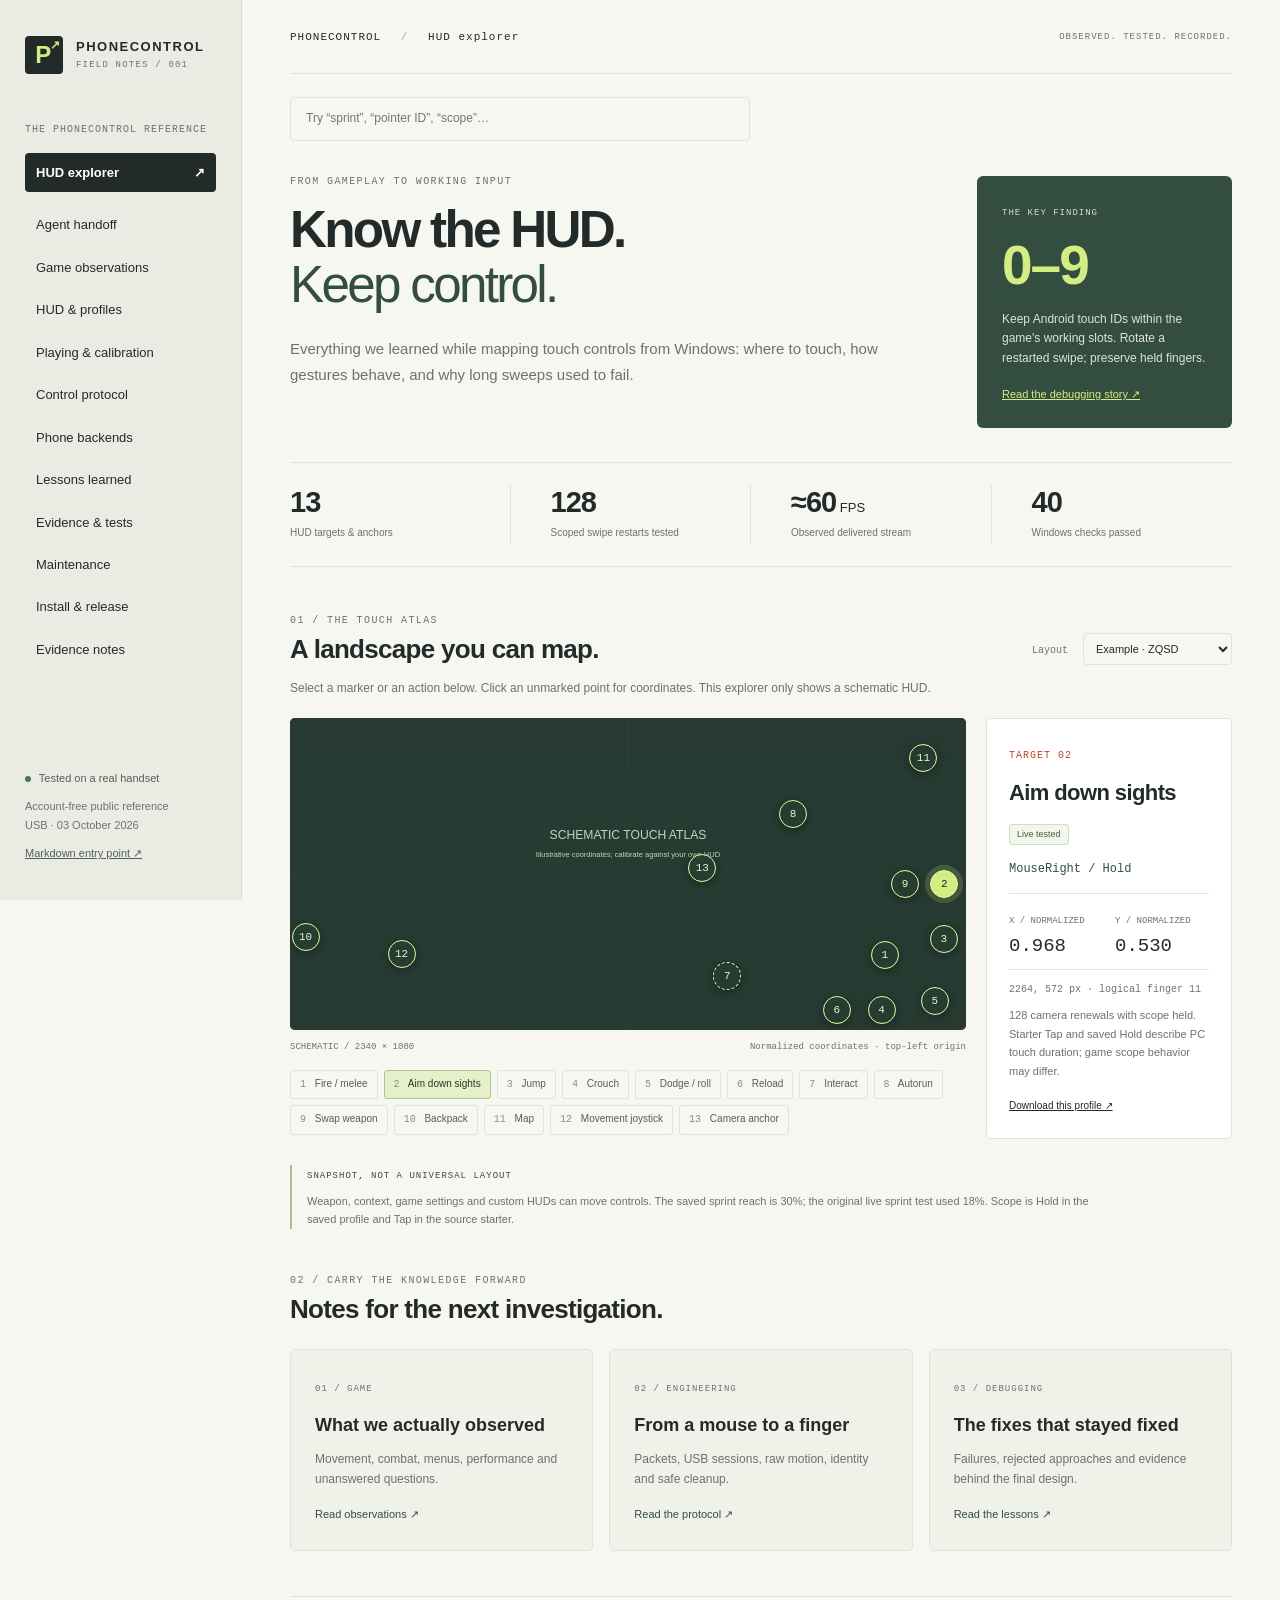
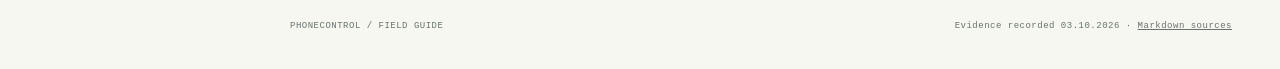
==== docs/index.html @ ff87ff8b "Remove application and installer release signing Remove certificate parameters, signing calls and ma" ====
<!doctype html>
<html lang="en">
<head><meta charset="utf-8"><meta name="viewport" content="width=device-width,initial-scale=1"><meta name="color-scheme" content="light"><title>PhoneControl · Field guide</title><link rel="stylesheet" href="styles.css"><script src="app.js" defer></script></head>
<body>
<a class="skip-link" href="#content">Skip to content</a>
<aside class="sidebar">
  <a class="brand" href="#atlas"><span class="brand-icon">P<span>↗</span></span><span>PHONECONTROL<small>FIELD NOTES / 001</small></span></a>
  <div class="side-label">THE PHONECONTROL REFERENCE</div>
  <nav aria-label="Documentation"><a class="atlas-link" href="#atlas" data-route="atlas">HUD explorer <span>↗</span></a><a href="#README" data-route="README">Agent handoff</a>
<a href="#gameplay" data-route="gameplay">Game observations</a>
<a href="#hud" data-route="hud">HUD &amp; profiles</a>
<a href="#controls" data-route="controls">Playing &amp; calibration</a>
<a href="#technical" data-route="technical">Control protocol</a>
<a href="#architecture" data-route="architecture">Phone backends</a>
<a href="#lessons-learned" data-route="lessons-learned">Lessons learned</a>
<a href="#verification" data-route="verification">Evidence &amp; tests</a>
<a href="#maintenance" data-route="maintenance">Maintenance</a>
<a href="#distribution" data-route="distribution">Install &amp; release</a><a href="#evidence" data-route="evidence">Evidence notes</a></nav>
  <div class="side-bottom"><span class="status-dot"></span> Tested on a real handset<p>Account-free public reference<br>USB · 03 October 2026</p><a href="README.md">Markdown entry point ↗</a></div>
</aside>
<main id="content">
  <header class="topbar"><span>PHONECONTROL <span class="muted">/</span> <span id="breadcrumb">HUD explorer</span></span><span class="edition">OBSERVED. TESTED. RECORDED.</span></header>
  <div class="search-wrap"><label for="search">Search the field guide</label><input id="search" type="search" placeholder="Try “sprint”, “pointer ID”, “scope”…" autocomplete="off"><div id="search-results" hidden aria-live="polite"></div></div>
  <section id="atlas" class="route-page">
    <div class="hero"><div><p class="eyebrow">FROM GAMEPLAY TO WORKING INPUT</p><h1>Know the HUD.<br><em>Keep control.</em></h1><p class="intro">Everything we learned while mapping touch controls from Windows: where to touch, how gestures behave, and why long sweeps used to fail.</p></div><div class="hero-note"><span>THE KEY FINDING</span><strong>0–9</strong><p>Keep Android touch IDs within the game's working slots. Rotate a restarted swipe; preserve held fingers.</p><a href="#lessons-learned">Read the debugging story ↗</a></div></div>
    <div class="metrics"><div><strong>13</strong><span>HUD targets & anchors</span></div><div><strong>128</strong><span>Scoped swipe restarts tested</span></div><div><strong>≈60<span> FPS</span></strong><span>Observed delivered stream</span></div><div><strong>40</strong><span>Windows checks passed</span></div></div>
    <div class="section-heading"><div><p class="eyebrow">01 / THE TOUCH ATLAS</p><h2>A landscape you can map.</h2></div><label class="profile-control">Layout <select id="profile"><option value="saved">Example · ZQSD</option><option value="starter">Source starter · WASD</option></select></label></div>
    <p class="atlas-help">Select a marker or an action below. Click an unmarked point for coordinates. This explorer only shows a schematic HUD.</p>
    <div class="atlas-grid"><div><div id="hud-stage"><img id="hud-image" src="images/hud-schematic.svg" alt="Schematic Reference touch coordinates, without a game screenshot"><div id="markers"></div><div id="crosshair" hidden></div></div><div class="image-caption"><span>SCHEMATIC / 2340 × 1080</span><span id="pick-output" aria-live="polite">Normalized coordinates · top-left origin</span></div><div id="action-list" class="action-list" aria-label="HUD targets"></div></div><aside class="detail-card" id="detail" aria-live="polite"></aside></div>
    <div class="footnote"><span>SNAPSHOT, NOT A UNIVERSAL LAYOUT</span><p>Weapon, context, game settings and custom HUDs can move controls. The saved sprint reach is 30%; the original live sprint test used 18%. Scope is Hold in the saved profile and Tap in the source starter.</p></div>
    <div class="section-heading"><div><p class="eyebrow">02 / CARRY THE KNOWLEDGE FORWARD</p><h2>Notes for the next investigation.</h2></div></div>
    <div class="chapter-cards"><a href="#gameplay"><span>01 / GAME</span><h3>What we actually observed</h3><p>Movement, combat, menus, performance and unanswered questions.</p><b>Read observations ↗</b></a><a href="#technical"><span>02 / ENGINEERING</span><h3>From a mouse to a finger</h3><p>Packets, USB sessions, raw motion, identity and safe cleanup.</p><b>Read the protocol ↗</b></a><a href="#lessons-learned"><span>03 / DEBUGGING</span><h3>The fixes that stayed fixed</h3><p>Failures, rejected approaches and evidence behind the final design.</p><b>Read the lessons ↗</b></a></div>
  </section>
  <section id="evidence" class="route-page" hidden><p class="eyebrow">THE INVESTIGATION / EVIDENCE NOTES</p><h1>What the checks establish.</h1><p class="intro">Private game and device screenshots are excluded from public source. The schematic atlas contains only control coordinates. Written findings retain their evidence labels.</p><div class="callout">Historical live observations established sustained camera rotation through 128 swipe restarts with another action held, followed by a new backpack action. These observations remain distinct from current automated tests.</div><p>The public classifier fixtures are generated from four anonymous arrow luminance grids on a plain background. They exercise classification, dimming, decoding, resizing and worker behavior without account UI, chat, inventory, serial numbers or device metadata. They do not establish accuracy across new gameplay scenes.</p><p><a href="#verification">Read the evidence ledger ↗</a> · <a href="generate_fixtures.py">Read the fixture generator ↗</a></p></section>
  <div id="chapters"><article id="chapter-README" class="chapter" hidden><h1>PhoneControl field guide</h1>
<p>This reference covers PhoneControl&#x27;s USB mirroring, editable controls, transport protocol and engineering lessons. Historical tests used a landscape Android HUD; device identity and private captures are excluded from the public edition. Game support is listed in the root README.</p>
<h2>Start here</h2>
<p>Open <a href="#atlas">index.html</a> for the offline website, interactive HUD atlas, searchable chapters and evidence notes. The Markdown files are the source of the written chapters; the website has no runtime dependencies or external requests. After editing the Markdown or HUD data, run <code>python docs/build.py</code> from the repository root to regenerate the website.</p>
<div class="table-scroll"><table><thead><tr><th>File</th><th>Purpose</th></tr></thead><tbody><tr><td><a href="#gameplay">gameplay.md</a></td><td>Observed game surfaces, actions, resources and unknowns</td></tr><tr><td><a href="#hud">hud.md</a></td><td>Exact normalized coordinates, pixel conversion, starter and saved layouts</td></tr><tr><td><a href="#controls">controls.md</a></td><td>Input modes, sprint, aiming, calibration and profile behavior</td></tr><tr><td><a href="#technical">technical.md</a></td><td>USB sessions, packet layout, pointer identities, raw input and cleanup</td></tr><tr><td><a href="#architecture">architecture.md</a></td><td>Phone backend ports, Android/vendor adapters and extension contracts</td></tr><tr><td><a href="#lessons-learned">lessons-learned.md</a></td><td>Failed approaches, root causes and reusable debugging lessons</td></tr><tr><td><a href="#verification">verification.md</a></td><td>Evidence, confidence, test coverage and a future test procedure</td></tr><tr><td><a href="#maintenance">maintenance.md</a></td><td>Source map, build/publish, Android server rebuild and next work</td></tr><tr><td><a href="#distribution">distribution.md</a></td><td>Self-contained installer, device onboarding, driver repair and release gates</td></tr></tbody></table></div>
<h2>Agent handoff</h2>
<ul><li>Read <code>hud.md</code>, <code>technical.md</code> and <code>lessons-learned.md</code> before modifying input handling. The distinction between PC logical pointer IDs and Android local pointer IDs is essential.</li><li>Inspect the actual saved profile before interpreting a key or coordinate. The source starter is WASD; this user&#x27;s saved layout is ZQSD. Right-click is Tap in the starter but Hold in the saved layout.</li><li>Keep Android local IDs within 0–9. Rotate available slots for restarted camera swipes; do not change IDs of fingers that stay held.</li><li>Sprint is an extended joystick gesture. Autorun is a separate HUD tap on <code>=</code>. Do not restore the earlier Shift-to-autorun implementation.</li><li>Check the handset for Samsung&#x27;s idle touch-protection overlay before drawing conclusions from a failed input test.</li><li>Use a separate temporary ADB forward and control server for experiments. Release every finger and remove only the experiment&#x27;s own resources afterward.</li><li>A few successful swipes are insufficient. Reproduce repeated camera restarts, a held action, and a new action pressed after sweeping.</li><li>The user confirmed the final sustained-sweep fix worked. Keep that verified implementation as the baseline.</li></ul>
<h2>Evidence language</h2>
<p><strong>Observed</strong> means visible in a captured game frame or direct device test. <strong>Implemented</strong> means confirmed in the source, not necessarily in every game situation. <strong>User-confirmed</strong> means the player reported success after installing the corrected build. <strong>Unknown</strong> means not established during this session.</p>
<p>The 0–9 compatibility limit is supported by the observed behavior of this game/device/build. The internal game-engine cause was not instrumented. Full competitive gameplay, mobile-only mode eligibility, every weapon and every game mode were not validated.</p>
<h2>Data and images</h2>
<p>Copyright (c) 2026 <a href="https://github.com/jojogaming93">jojogaming93</a>. Original PhoneControl code, documentation and assets use GNU AGPL version 3 only (<code>AGPL-3.0-only</code>), with the full text in the repository&#x27;s <code>LICENSE</code>. Use, modification and redistribution are allowed under the AGPL; the software is provided without warranty. Published releases bundle editable source/build scripts in <code>source/PhoneControl-source.zip</code>; see the root <code>SOURCE.md</code>. Third-party software and game artwork retain their respective notices/licenses/ownership. See <code>THIRD-PARTY-NOTICES.md</code> for component notices.</p>
<p><code>data/hud.json</code> contains the atlas coordinates, modes, keys, evidence labels and snapshot metadata. <code>profiles/starter.json</code> is importable through PhoneControl&#x27;s profile importer. <code>profiles/example.json</code> provides an anonymous alternate ZQSD layout with 30% sprint reach. The original live sprint test verified 18%; the later 30% value is a saved preference, not a separately measured threshold.</p>
<p><code>images/</code> contains a generated schematic atlas. <code>fixtures/</code> contains generated, account-free regression inputs. Run <code>python docs/generate_fixtures.py</code> to reproduce both. Original device/game screenshots are kept out of public source, source archives and installers. Historical written findings retain their evidence labels; the synthetic artwork is not live-game evidence.</p><a class="source-link" href="README.md">Read Markdown source ↗</a></article>
<article id="chapter-gameplay" class="chapter" hidden><h1>Mapping a touch interface</h1>
<h2>Reference layout</h2>
<p>PhoneControl translates foreground keyboard and mouse inputs into independent Android touches. The supplied layout is a starting point for a landscape interface, with movement at the lower left, camera dragging in the middle right and editable action buttons. See the root README for the supported-games list.</p>
<p>The positions are normalized coordinates, not universal button locations. Weapon, vehicle, context, aspect ratio and custom HUD settings can change them. Calibrate your own screen through the mapping overlay; keep saved profiles separate from starter defaults.</p>
<h2>Movement, aiming and actions</h2>
<p>Historical live observations established movement through one held joystick touch, forward sprint by extending that same touch, and autorun through a separate button tap. A separate camera finger could move while fire or scope remained held. Repeated swipes require renewal of the camera finger without releasing other action fingers.</p>
<p>Tap and Hold describe the duration of the PC-generated touch. The application being controlled may apply its own toggle/hold settings. Map contextual actions only when their buttons are visible. Do not infer successful input from healthy mirrored video alone.</p>
<h2>Idle overlays and performance</h2>
<p>An idle touch-protection overlay can dim the phone, reject touches and reduce delivered video FPS while USB streaming continues. Dismiss it on the handset before assessing mappings. A high stream FPS cap cannot increase the underlying application&#x27;s render rate.</p>
<p>The stream counter reports delivered frames. Input-to-display latency, eligibility for particular game modes and recognition across other HUDs remain unmeasured. Private screenshots are excluded; the public atlas is schematic and automated image inputs are synthetic.</p><a class="source-link" href="gameplay.md">Read Markdown source ↗</a></article>
<article id="chapter-hud" class="chapter" hidden><h1>HUD atlas and profiles</h1>
<h2>Coordinate conventions</h2>
<p>All coordinates below are normalized fractions of the visible phone image: top-left is <code>(0,0)</code>, bottom-right is <code>(1,1)</code>. They are not Windows desktop coordinates or fractions of a title bar/window border. This capture was 2340 × 1080 physical landscape pixels. The rendered texture was 1920 × 886 after the maximum-edge setting.</p>
<p><code>DeviceSession.Touch</code> converts normalized coordinates to physical injection pixels with <code>round(x * (W - 1))</code> and <code>round(y * (H - 1))</code>. The packet carries the physical W/H, not the texture dimensions. Windows pointer coordinates first have to be converted relative to the actual letterboxed video rectangle.</p>
<p>Use <code>Native.VideoRect</code> when mapping desktop clicks. Preserve the image aspect ratio in a documentation overlay. A 1080 × 2340 natural display becomes 2340 × 1080 in landscape; geometry changes release touches before adopting the new dimensions.</p>
<h2>Action positions</h2>
<div class="table-scroll"><table><thead><tr><th>Action</th><th>X</th><th>Y</th><th>Physical pixel at 2340 × 1080</th><th>Starter key / mode</th><th>Saved key / mode</th></tr></thead><tbody><tr><td>Fire / melee</td><td>0.880</td><td>0.760</td><td>2058, 820</td><td>MouseLeft / Hold</td><td>MouseLeft / Hold</td></tr><tr><td>Scope / aim down sights</td><td>0.968</td><td>0.530</td><td>2264, 572</td><td>MouseRight / Tap</td><td>MouseRight / Hold</td></tr><tr><td>Jump</td><td>0.967</td><td>0.707</td><td>2262, 763</td><td>Space / Hold</td><td>Space / Hold</td></tr><tr><td>Crouch</td><td>0.875</td><td>0.935</td><td>2047, 1009</td><td>C / Tap</td><td>Ctrl / Tap</td></tr><tr><td>Dodge / roll</td><td>0.954</td><td>0.907</td><td>2231, 979</td><td>Ctrl / Tap</td><td>C / Tap</td></tr><tr><td>Reload</td><td>0.809</td><td>0.935</td><td>1892, 1009</td><td>R / Tap</td><td>R / Tap</td></tr><tr><td>Contextual interact</td><td>0.647</td><td>0.826</td><td>1513, 891</td><td>E / Tap</td><td>E / Tap</td></tr><tr><td>Autorun / sprint lock</td><td>0.744</td><td>0.307</td><td>1740, 331</td><td>= / Tap</td><td>= / Tap</td></tr><tr><td>Swap weapon</td><td>0.910</td><td>0.531</td><td>2128, 573</td><td>Q / Tap</td><td>A / Tap</td></tr><tr><td>Backpack</td><td>0.023</td><td>0.700</td><td>54, 755</td><td>B / Tap</td><td>B / Tap</td></tr><tr><td>Map</td><td>0.937</td><td>0.129</td><td>2192, 139</td><td>M / Tap</td><td>M / Tap</td></tr></tbody></table></div>
<p>These are accepted mapping points based on the tested rifle HUD, not a claim that every point is the visual center of an icon. Fire, scope, autorun and backpack have direct live observations. Interact is provisional/contextual. Other actions are mapped but have less isolated evidence. See the website atlas for per-control evidence and the corresponding image.</p>
<h2>Movement and look anchors</h2>
<div class="table-scroll"><table><thead><tr><th>Parameter</th><th>Starter</th><th>Saved at documentation time</th></tr></thead><tbody><tr><td>Movement keys</td><td>W / A / S / D</td><td>Z / Q / S / D</td></tr><tr><td>Joystick anchor</td><td>x 0.165, y 0.755</td><td>same</td></tr><tr><td>Normal joystick radius</td><td>0.09 × screen height</td><td>same</td></tr><tr><td>Sprint key</td><td>Shift</td><td>Shift</td></tr><tr><td>Sprint reach</td><td>0.18 × screen height</td><td>0.30 × screen height</td></tr><tr><td>Look anchor</td><td>x 0.61, y 0.48</td><td>same</td></tr><tr><td>Mouse sensitivity</td><td>1.2</td><td>1.2</td></tr></tbody></table></div>
<p>The joystick radius uses screen height so movement remains physically circular on a wide screen. At 2340 × 1080, the normal radius is 97.2 pixels, the original tested sprint reach 194.4 pixels, and the later saved reach 324 pixels.</p>
<p>For straight forward movement, normal target Y is <code>0.755 - 0.09 = 0.665</code>; original sprint target Y is <code>0.575</code>; saved sprint target Y is <code>0.455</code>. X stays 0.165. The exact sprint threshold was not measured. The 30% saved setting must not be reported as the original verified reach.</p>
<p>For a direction <code>(dx,dy)</code>, normalize by <code>sqrt(dx²+dy²)</code>. Horizontal normalized reach is <code>reach * H/W</code>; vertical reach is <code>reach</code>. For forward diagonals, Shift extends the normalized direction too. Backward or pure sideways movement does not receive the sprint reach.</p>
<h2>Profile files</h2>
<p><a href="profiles/starter.json">starter.json</a> matches <code>Profile.Starter()</code> at documentation time. <a href="profiles/example.json">example.json</a> is an anonymous alternate key-layout example. These files contain a Profile object, not the full Settings wrapper, so they can be used with the app&#x27;s profile importer. Import deliberately; it replaces the selected mappings. The website&#x27;s profile selector only changes the documentation display.</p>
<p>Never overwrite an existing player&#x27;s profile just because the starter differs. The legacy sprint migration only changes a binding named Sprint with Shift/Hold into Autorun with =/Tap, keeps its HUD position and other bindings, and runs once.</p>
<h2>Calibrating another HUD</h2>
<ol><li>Obtain a fresh full landscape frame in normal gameplay with the expected weapon equipped. Record W/H and whether it has letterboxing.</li><li>Release aiming with Esc. Enter F8 mapping edit mode or use Pick on the Controls page.</li><li>Locate each real action, especially contextual interact. Use normalized image coordinates rather than copying desktop pixels.</li><li>Check normal joystick motion, forward sprint and return to walking using the same held finger.</li><li>Test aim alone, aim with scope/fire held, repeated swipe restarts, and a new action afterward.</li><li>Save an exported profile with a clear device/HUD label and record what was actually tested.</li></ol>
<p>A mode change, custom HUD, expanded menu or different weapon can invalidate a positional assumption. Start each probe with a screenshot; during investigation an already-open menu changed the meaning of otherwise correct coordinates.</p>
<h2>Driving HUD - 11 October 2026</h2>
<p><strong>Observed:</strong> the parked car on the test handset has separate directional buttons rather than the walking joystick. Coordinates use the same 2340 x 1080 landscape image. Keys below are new driving defaults, not changes to historical walking profile snapshots.</p>
<div class="table-scroll"><table><thead><tr><th>Driving action</th><th>X</th><th>Y</th><th>Initial key (starter / saved)</th><th>Behavior</th><th>Evidence</th></tr></thead><tbody><tr><td>Accelerate</td><td>0.177</td><td>0.506</td><td>W / Z</td><td>Hold</td><td>Visible arrow; live motion response</td></tr><tr><td>Reverse</td><td>0.177</td><td>0.741</td><td>S / S</td><td>Hold</td><td>Visible arrow; mapped</td></tr><tr><td>Steer left</td><td>0.745</td><td>0.679</td><td>A / Q</td><td>Hold</td><td>Visible arrow; live heading change</td></tr><tr><td>Steer right</td><td>0.882</td><td>0.679</td><td>D / D</td><td>Hold</td><td>Visible arrow; mapped</td></tr><tr><td>Boost</td><td>0.087</td><td>0.518</td><td>Shift / Shift</td><td>Hold</td><td>Double arrow; function assumed</td></tr><tr><td>Brake</td><td>0.087</td><td>0.703</td><td>Space / Space</td><td>Hold</td><td>Pedal icon; effect not isolated</td></tr><tr><td>Exit vehicle</td><td>0.972</td><td>0.500</td><td>E / E</td><td>Tap</td><td>Labeled Exit; mapped</td></tr><tr><td>Horn</td><td>0.972</td><td>0.644</td><td>H / H</td><td>Hold</td><td>Labeled Horn; mapped</td></tr><tr><td>Headlights</td><td>0.972</td><td>0.790</td><td>L / L</td><td>Tap</td><td>Labeled Headlights; mapped</td></tr></tbody></table></div>
<p>Backpack and map retain their initial keys/positions. Driving settings are stored under <code>Profile.Driving.Bindings</code>, separately editable and exported with the profile. Four arrow templates live in <code>assets/reference-driving-hud.json</code>, embedded in the app. In 1.0.3, at least three matching regions in the first positive frame enable Driving; two absent observations restore On foot. The original 1.0.1 required two positive captures. Other vehicles/HUD layouts may need manual mode and calibration.</p><a class="source-link" href="hud.md">Read Markdown source ↗</a></article>
<article id="chapter-controls" class="chapter" hidden><h1>Playing and calibrating PhoneControl</h1>
<h2>Connection</h2>
<p>Connect your phone with a data-capable USB cable, keep it unlocked and authorize USB debugging. ADB must list it as <code>device</code>, not <code>unauthorized</code> or <code>offline</code>. A visible Samsung USB interface alone did not establish an ADB connection during setup. The successful sequence involved unlocking, toggling USB debugging, reconnecting and accepting the phone&#x27;s prompt. Do not assume USB-C connectivity means debugging access is available.</p>
<p>Launch the portable app or desktop shortcut, select the phone and click Connect. Click the phone view to give it keyboard focus. The dashboard and video window are separate. Game input is scoped to the foreground phone view, so focusing the dashboard stops held gestures.</p>
<h2>Input modes</h2>
<div class="table-scroll"><table><thead><tr><th>Mode / shortcut</th><th>Behavior</th></tr></thead><tbody><tr><td>Normal mouse mode</td><td>Left-click/drag injects a touch where the cursor is; right-click sends Android Back</td></tr><tr><td>Left Alt</td><td>Captures/releases aiming; cursor hidden and confined while captured</td></tr><tr><td>Esc</td><td>Releases touches and mouse capture, exits mapping edit mode</td></tr><tr><td>F8</td><td>Enters/leaves mapping edit mode, releasing active gameplay touches</td></tr><tr><td>F9</td><td>Pauses/resumes touch controls and releases capture</td></tr><tr><td>F11</td><td>Fullscreen phone view through scrcpy</td></tr><tr><td>Switch windows</td><td>Releases gameplay fingers, pending motion and cursor confinement</td></tr><tr><td>Close / Disconnect</td><td>Stops the session and removes its own Android/ADB resources</td></tr></tbody></table></div>
<p>Left Alt is distinct from Right Alt. The app reserves Left Alt, Esc, F8, F9 and F11. F1 became available for custom mappings after capture moved to Left Alt. The scrcpy modifier was moved to Right Windows (<code>rsuper</code>) so Alt+Q no longer quits the connection. The user prefers closing with the mouse.</p>
<p>Mouse action bindings apply while aiming. In normal mode, right-click means Back rather than scope. Keyboard bindings can operate while the phone view is focused outside aiming. Edit and pause modes suppress gameplay gestures.</p>
<h2>Button timing</h2>
<p>Hold means a touch remains DOWN while its PC input is held. Tap means one DOWN and an UP about 40 ms later. A press and release occurring between two 8 ms ticks is retained through Raw Input edges; even a very short Hold press receives a short touch instead of disappearing. This is button translation, not an automatic repeated-fire macro.</p>
<p>The starter and saved scope modes differ; see the atlas. A profile Mode controls injected duration, while the game&#x27;s own scope settings control what the view does with that duration. Verify their interaction in the actual game before changing it.</p>
<h2>Aiming continuously</h2>
<p>Raw mouse movement supplies signed deltas independent of held mouse buttons. Mouse sensitivity scales them before conversion to a camera swipe. The OS cursor is recentered and confined, but its position is not used as the aiming-motion source. This matters for large sweeps and simultaneous fire/scope.</p>
<p>The camera has a separate logical finger. When its current swipe reaches the allowed envelope, the controller lifts that finger and starts another swipe at the look anchor. Held fire, scope and movement fingers remain down. The Android server must give the new camera gesture an available local ID in 0–9; merely restarting its coordinates is insufficient.</p>
<h2>Sprint and autorun</h2>
<p>Hold Shift with forward movement to drag the existing movement finger farther upward. Release Shift to return that finger to the walking radius; release movement to lift it. Shift alone does not start running. Forward diagonals use the extended reach. Backward and sideways movement retain normal reach.</p>
<p>Use <code>=</code> to tap the separate autorun/sprint-lock control. It was observed toggling the HUD indicator on and off. Do not map Shift to that button: it creates the persistent autorun behavior that prompted the user&#x27;s correction.</p>
<p>The Controls page exposes normal joystick radius, sprint reach, sprint key, look anchor and mouse sensitivity. The user later increased saved sprint reach to 30%, while the original successful live probe used 18%.</p>
<h2>Supported mappings and practical limits</h2>
<p>Supported keys are A–Z, 0–9, =/Equals, Space, Shift, Ctrl, RightAlt, Tab, Enter, Backspace, arrows, F1–F7, F10, F12, five mouse buttons and MouseWheelUp/MouseWheelDown. Choose inputs from the Controls dropdowns; movement and sprint use one input each, while an action dropdown allows multiple selections. For example, select A, MouseWheelUp and MouseWheelDown on Swap weapon to retain the keyboard shortcut and use both wheel directions. Profile JSON stores multiple action inputs as comma-separated names in the existing <code>Key</code> field. Duplicate movement/action/sprint bindings are rejected, including duplicates among an action&#x27;s selected inputs. Up to 64 actions can be described in a profile, but only ten fingers may be active at once. Already-held input is suppressed when acquiring focus so switching back does not unexpectedly trigger it.</p>
<p><strong>Implemented:</strong> wheel actions apply while the phone view is focused and mouse capture is enabled. Each full notch produces a 40 ms tap, even for a Hold action; partial high-resolution deltas accumulate until a notch is complete. Rapid notches queue separately with a released tick between taps. Focus loss, pause, edit, capture and layout changes clear pending wheel input. For Hold actions with several keys selected, releasing one key keeps the action finger down until all selected keys are released. A wheel notch on an already-held action leaves that finger held. These behaviors have local transport regression coverage; physical wheel acceptance in the tested game remains to be confirmed by the player.</p>
<p>Saved settings are at <code>%LOCALAPPDATA%\PhoneControl\settings.json</code>; diagnostics are at <code>%LOCALAPPDATA%\PhoneControl\phonecontrol.log</code>. Exporting a profile makes a reusable layout. App logs rotate around 4 MB. Touch tracing is optional and records DOWN/UP identities and coordinates, rather than every mouse MOVE.</p>
<p>If touches fail, check focus, capture mode, pause/edit state, contextual HUD changes, ammunition and idle protection before changing the transport. The troubleshooting table in Lessons learned gives the order of investigation.</p>
<h2>Automatic driving layout - 11 October 2026</h2>
<p><strong>Implemented in 1.0.3:</strong> Connection -&gt; Control layout defaults to Auto. A background worker checks the foreground phone mirror every 50 ms and recognizes the example accelerator/reverse/steering arrow shapes. The first frame matching at least three arrows selects Driving; two absent observations restore On foot to tolerate a briefly missing HUD. The original 1.0.1 implementation waited 1.5 seconds between ADB screenshots and required two positives, adding several seconds when entering a vehicle.</p>
<p>When the mirror is unfocused, minimized, too small or partly off screen, serialized ADB screenshots provide a slower fallback, with one second between completed requests and the existing five-second/16 MB limit. A pending phone screenshot never blocks foreground mirror checks, and its result cannot replace a newer mirror frame. Capture errors preserve the mode. Both paths stop with the connection and keep frames in memory. <strong>Unknown:</strong> live enter-vehicle timing has not been measured; 50 ms is the polling target after the HUD reaches the mirror, with video and game latency additional. Keep the mirror visible and unobscured while playing.</p>
<p>Choose On foot or Driving to override recognition if the HUD changes. Controls -&gt; Edit control layout selects independent walking or driving bindings; F8 edits the active layout. Driving uses separate held accelerator/reverse/steering touches. The new layout initially inherits saved movement, sprint, jump and interact keys once, including this player&#x27;s ZQSD; later driving edits persist in profile import/export. Camera settings are shared. Transitions release all fingers, clear camera motion/taps and suppress held keys until release. Mouse capture stays available in either layout.</p>
<p>On this saved layout: Z accelerates, S reverses, Q/D steer, Shift boosts, Space brakes, E exits, H sounds the horn and L toggles headlights. Secondary actions are mapped from visible icons; only acceleration/left steering received an isolated live response test. <strong>Unknown:</strong> other vehicles/custom HUDs and full driving gameplay. Recognition under power-saving does not dismiss the overlay or unblock game touches.</p><a class="source-link" href="controls.md">Read Markdown source ↗</a></article>
<article id="chapter-technical" class="chapter" hidden><h1>Technical control reference</h1>
<h2>Components and data path</h2>
<p>PhoneControl uses WinUI 3 / .NET 10 for settings and native Win32 input/overlay APIs for gameplay. Official scrcpy 4.1 renders H.264 video/audio in a separate GPU-backed window. A separate Android control-only server is built from scrcpy 4.1 with a modified pointer allocator. The video/audio client and server remain unmodified.</p>
<p>The control path is: Windows Raw Input and key state → InputEngine&#x27;s 8 ms tick → independent logical fingers → 32-byte touch packets on one persistent TCP stream → loopback ADB forward over USB → Android server → MotionEvent injection → foreground Android application.</p>
<p>The application consumes phone input, lifecycle, capture and discovery ports. <code>AndroidPhoneBackend</code> and <code>DeviceSession</code> implement the current ADB/scrcpy adapter; vendor driver repair is registered separately. See <a href="#architecture">phone backend architecture</a> for contracts and extension guidance. Display geometry comes from the selected phone&#x27;s effective <code>wm size</code>; invalid dimensions abort connection instead of using a handset-specific fallback.</p>
<p>No per-key <code>adb shell input</code> process is used for gameplay. ADB shell commands are useful for setup/probes but are not the low-latency multitouch transport. The control socket uses NoDelay and a 250 ms send timeout. Serialized writes share a lock; there is no parallel touch writer reordering packets.</p>
<h2>Starting the control session</h2>
<p><code>DeviceSession.Connect</code> requires scrcpy version exactly 4.1. It obtains display size using <code>wm size</code>, generates a unique session ID, pushes <code>assets/phonecontrol-control.jar</code> under an app-owned name in <code>/data/local/tmp</code>, and creates a <code>tcp:0</code> ADB forward to <code>localabstract:scrcpy_&lt;hex-session-id&gt;</code>.</p>
<p>Conceptual command shape, using the actual selected device and session values:</p>
<pre><code data-language="text">adb -s &lt;serial&gt; push &lt;control-jar&gt; /data/local/tmp/phonecontrol-&lt;scid&gt;.jar
adb -s &lt;serial&gt; forward tcp:0 localabstract:scrcpy_&lt;scid&gt;
adb -s &lt;serial&gt; shell CLASSPATH=&lt;remote-jar&gt; app_process / com.genymobile.scrcpy.Server 4.1
  scid=&lt;scid&gt; video=false audio=false control=true tunnel_forward=true
  send_device_meta=false send_dummy_byte=true clipboard_autosync=false
  power_on=false cleanup=false</code></pre>
<p>These are command shapes; the multiline server example is not a ready-to-paste shell invocation. Consult <code>DeviceSession.cs</code> for the actual ArgumentList construction and <code>0x</code> formatting. The PC connects to the allocated loopback port and consumes the initial zero dummy byte. It drains the server&#x27;s outgoing control messages asynchronously.</p>
<p>The renderer is a different scrcpy session with <code>--no-control --video-codec=h264 --max-fps=120 --max-size=1920 --video-bit-rate=16M --video-buffer=0 --print-fps --shortcut-mod=rsuper</code>. Audio uses <code>--audio-buffer=30</code> or is disabled. The cap/size/bitrate are settings, not immutable constants.</p>
<h2>Touch packet: 32 bytes, big-endian</h2>
<div class="table-scroll"><table><thead><tr><th>Byte offset</th><th>Size</th><th>Meaning</th></tr></thead><tbody><tr><td>0</td><td>1</td><td>Message type 2: inject touch event</td></tr><tr><td>1</td><td>1</td><td>Action: 0 DOWN, 1 UP, 2 MOVE</td></tr><tr><td>2</td><td>8</td><td>Signed 64-bit logical pointer ID</td></tr><tr><td>10</td><td>4</td><td>X physical pixel, clamped to 0..W-1</td></tr><tr><td>14</td><td>4</td><td>Y physical pixel, clamped to 0..H-1</td></tr><tr><td>18</td><td>2</td><td>Unsigned physical width</td></tr><tr><td>20</td><td>2</td><td>Unsigned physical height</td></tr><tr><td>22</td><td>2</td><td>Pressure: 65535 for DOWN/MOVE, 0 for UP</td></tr><tr><td>24</td><td>4</td><td>Action-button field: zero for these finger touches</td></tr><tr><td>28</td><td>4</td><td>Buttons field: zero for these finger touches</td></tr></tbody></table></div>
<p><code>Packet</code> starts with a zeroed buffer, so both button fields remain zero. Mouse-like pressure/flags should not be substituted for finger fields. Width/height are checked as UInt16. Unknown MOVE/UP logical IDs are suppressed, and a new DOWN is rejected if ten fingers are already active.</p>
<p>Android Back is a different 14-byte key-message sequence: type 0, keycode 4, DOWN then UP, with repeat/metastate zero. It is used by normal right-click, not by aiming right-click.</p>
<h2>Three different pointer numbers</h2>
<p><strong>Logical PC pointer ID:</strong> stable ownership across gesture renewal. Joystick = 0; camera = 1; direct cursor touch = 2; action binding index i = 10+i. A logical action ID of 10 or 11 is valid.</p>
<p><strong>Android local pointer ID:</strong> allocated by <code>PointersState</code> when a logical gesture goes DOWN. It must stay stable until that gesture goes UP. The custom allocator rotates the next available ID through 0–9 and skips every still-held local ID. A renewed camera gesture keeps logical ID 1 but usually receives a different Android local ID.</p>
<p><strong>MotionEvent pointer index:</strong> array position among currently active pointers. Pointer arrays can compact after an UP. Index is not the Android ID or PC logical ID. Do not fix this bug by permanently forcing camera to array index 0; that experiment did not solve swipe renewal.</p>
<p>Android can represent local IDs above 9, but live tests on this handset ignored camera ID 10 and a later action ID 13 while ID 9 still worked. An initial rotation through 0–31 caused periodic input loss until allocation returned to usable slots. The fix limits all local touch IDs to 0–9. This is a measured compatibility behavior; the engine&#x27;s internal implementation was not inspected.</p>
<h2>Camera renewal algorithm</h2>
<p>Begin places camera logical ID 1 at <code>(LookX,LookY)</code>. For a mouse delta <code>(dx,dy)</code> and displayed viewport <code>(width,height)</code>, normalized movement is <code>(dx * sensitivity / width, dy * sensitivity / height)</code>.</p>
<p>Large deltas are split into <code>ceil(max(abs(sx)/0.05, abs(sy)/0.08))</code> steps. Before each step, a target more than 0.17 horizontally or 0.25 vertically from the anchor, or outside 0.01–0.99, triggers camera UP at its previous position and DOWN at the anchor. The current step is then consumed as MOVE, with final coordinates clamped to 0–1. Other fingers are not lifted.</p>
<p>The look finger is established before new action fingers in an aiming tick. Rotating local IDs solved the observed renewal problem; the exact role of game frame batching is not proven. With all ten slots occupied, a freed slot may be the only available replacement, so do not promise a distinct replacement under every possible ten-finger state.</p>
<h2>Windows motion, edges and cursor</h2>
<p><code>RawInputReader</code> subclasses the WinUI window and registers keyboard/mouse devices with INPUTSINK. InputEngine explicitly gates events to the foreground mirror HWND. Relative motion accumulates signed deltas; absolute raw samples are converted from 0–65535 to desktop pixels and the first sample only establishes a baseline. The accumulator drains once each tick and resets on mode/focus changes.</p>
<p>Raw key/button edges are combined with asynchronous key-state polling. Duplicate observations are filtered over 32 ms. Short movement presses receive a 40 ms representation. Left/Right Alt are differentiated using the raw keyboard E0 flag; Shift/Ctrl variants are normalized.</p>
<p>The aiming overlay is an almost-transparent native layered, no-activate window. Uniform alpha 1 allows it to own mouse hit tests and hide the cursor via WM_SETCURSOR / SetCursor(0), while keyboard focus stays with the mirror. Color-key transparency is used for the edit overlay instead. Esc, leaving aim, switching to the dashboard and disposal restore the arrow and release ClipCursor confinement.</p>
<h2>Cleanup and geometry</h2>
<p>Each active logical finger is stored with its latest coordinate. ReleaseAll sends UP for each and clears state. Focus loss, pause, editing, profile changes outside edit mode, geometry changes and normal disconnection release or reset the appropriate gesture state. Cleanup also clears mouse deltas and pending taps so stale motion does not enter a new aim session.</p>
<p>Normal Disconnect closes the TCP client, stops the app&#x27;s mirror and control processes, removes its own allocated ADB forward and remote JAR. A probe must follow the same ownership discipline; never remove all forwards or terminate every ADB session as routine test cleanup.</p>
<h2>Performance interpretation</h2>
<p>An 8 ms gesture tick is a target cadence of 125 Hz, not a measured end-to-end latency or game polling rate. Zero added video buffering still leaves capture, encoding, USB, decode, display and game latency. FPS comes from delivered mirror frames. Both frame-rate and touch response should be observed; healthy video does not prove the game accepted an input.</p>
<h2>Driving mode and native callback update - 11 October 2026</h2>
<p>In 1.0.3, <code>DrivingModeMonitor</code> polls at a 50 ms target cadence on a background task. <code>MirrorFrameCapture</code> reads the foreground mirror&#x27;s letterboxed video rectangle using a reusable top-down 32-bit GDI DIB. It includes the almost-transparent aiming overlay and discards captures across focus/geometry changes; minimized, portrait, undersized or off-screen views use the phone fallback. It flushes GDI before copying BGRA bytes and restores/deletes its native objects on resize and shutdown. This follows Microsoft&#x27;s <a href="https://learn.microsoft.com/en-us/windows/win32/gdi/capturing-an-image">screen capture</a> and <a href="https://learn.microsoft.com/en-us/windows/win32/api/wingdi/nf-wingdi-createdibsection">DIB synchronization</a> requirements.</p>
<p>Bounded, serialized ADB PNG captures remain a slower background fallback, with one second between completed requests. They run independently so an in-flight screenshot cannot stall fast mirror polling; a healthy current mirror frame takes precedence over a completed fallback. Shutdown cancels/drains the fallback before device cleanup. <code>DrivingHudDetector</code> compares four normalized 24 x 24 arrow regions by luminance correlation (threshold 0.72, at least three matches). Entry uses the first positive observation; exit requires two negatives. The original 1.0.1 two-frame entry and 1.5-second capture delay are superseded. Capture/decode errors preserve the mode. Portrait, blank and nonvehicle images do not match. This reads no game memory and does no capture work in the 8 ms input tick. Poll cadence is not a measured end-to-end latency.</p>
<p>Driving uses <code>Profile.Driving.Bindings</code> with independent logical action fingers 10+i; no walking joystick is injected. Camera remains logical finger 1 with its existing renewal protocol. Transitions release all fingers and suppress held keys before adopting the next layout. Android allocation and the committed control JAR are unchanged. See <a href="#controls">controls.md</a> and <a href="#hud">hud.md</a> for evidence and limitations.</p>
<p>The overlay roots its managed owner for the complete native registration lifetime and unregisters its unique class after destruction. This prevents callbacks into a collected delegate, including after reconnect. The regression exercises forced GC, native painting and disposal in a published executable without a phone.</p>
<h2>Wheel input and selected action keys - 11 October 2026</h2>
<p><strong>Implemented:</strong> Raw Input&#x27;s vertical <code>RI_MOUSE_WHEEL</code> flag reads signed <code>usButtonData</code> separately from button edges and camera deltas. Wheel pulse identifiers are 0x100/0x101, outside the Windows virtual-key range, and are never passed to asynchronous key-state polling. <code>MouseWheelInput</code> accumulates signed deltas in 120-unit notches and preserves every full notch rather than using the button edge sets or 32 ms key deduplication.</p>
<p>Action <code>Key</code> strings may contain comma-separated inputs. Walking/driving validation rejects repeated inputs across or within actions. Multiple held inputs share the same logical action finger 10+i. Wheel taps use that same action&#x27;s edited position and finger, run through the existing tap lifetime, and wait a released tick before the next notch. They do not renew or release camera/fire/scope fingers. Reset clears queued notches and fractional deltas. The Android protocol, allocator and committed JAR are unchanged.</p><a class="source-link" href="technical.md">Read Markdown source ↗</a></article>
<article id="chapter-architecture" class="chapter" hidden><h1>Phone backends and ports</h1>
<h2>Current support</h2>
<p><strong>Implemented:</strong> the Android adapter discovers ADB devices without a manufacturer or model allowlist and obtains the effective display dimensions from Android. Other Android phones can use the same ADB/scrcpy backend when debugging authorization, Windows drivers and Android injection permissions are available. An absent or invalid display size fails connection instead of injecting using the historical test handset&#x27;s dimensions.</p>
<p><strong>Unknown:</strong> compatibility and live gameplay acceptance on other handsets have not been verified by this refactor. iPhone support is not implemented. Windows remains the desktop host. Profiles and driving arrow templates describe a HUD, not a universal phone layout; calibrate another HUD using <a href="#hud">the atlas procedure</a>. Existing saved settings and starter profiles are preserved.</p>
<h2>Dependency direction</h2>
<p>The dashboard is the application&#x27;s entry adapter. It receives <code>IPhoneBackend</code> and a list of <code>IUsbDriverSupport</code> adapters. <code>App.OnLaunched</code> in <code>Program.cs</code> is the composition root: it currently supplies <code>AndroidPhoneBackend</code> and <code>SamsungDriver</code>. Adding another vendor driver does not change dashboard discovery or gameplay gestures.</p>
<p><code>InputEngine</code> depends on <code>IPhoneInput</code>; <code>AimGesture</code> depends on the narrower <code>ITouchSink</code>. <code>DrivingModeMonitor</code> receives independent <code>IMirrorSurface</code> and <code>IPhoneFrameSource</code> ports. Their concrete implementations can be replaced without importing ADB or scrcpy into application input logic. The Windows focus, overlay and raw-input code remains Windows-specific.</p>
<div class="table-scroll"><table><thead><tr><th>Port in <code>PhonePorts.cs</code></th><th>Application responsibility</th><th>Current adapter</th></tr></thead><tbody><tr><td><code>IPhoneBackend</code></td><td>Discover normalized devices; create an owned session</td><td><code>AndroidPhoneBackend</code></td></tr><tr><td><code>IPhoneSession</code></td><td>Connection lifecycle, statistics, faults and geometry notifications</td><td><code>DeviceSession</code> (Android)</td></tr><tr><td><code>IPhoneInput</code> / <code>ITouchSink</code></td><td>Physical display geometry, normalized touches, release and Back</td><td><code>DeviceSession</code></td></tr><tr><td><code>IMirrorSurface</code></td><td>Native Windows mirror window and texture dimensions</td><td><code>DeviceSession</code>, consumed by <code>MirrorFrameCapture</code></td></tr><tr><td><code>IPhoneFrameSource</code></td><td>Cancellable encoded PNG capture</td><td><code>DeviceSession</code> using bounded ADB screencap</td></tr><tr><td><code>IUsbDriverSupport</code></td><td>Vendor-specific missing-driver detection and verified installation</td><td><code>SamsungDriver</code></td></tr></tbody></table></div>
<p><code>PhoneDevice.Id</code> is opaque to the application. The adapter supplies <code>PhoneDeviceState</code> and <code>PhoneTransport</code>; <code>ConnectionPolicy</code> automatically connects only one ready USB device. Android ID naming rules, including wireless discovery and emulator names, are interpreted inside <code>AndroidPhoneBackend</code>. <code>PhoneConnectionOptions</code> contains only stream preferences, so adapters do not receive mutable application settings or saved profiles.</p>
<p>The Android adapter owns its ADB serial, processes, remote JAR, allocated forward, TCP stream, active fingers and scrcpy packets. Android Back keycode 4 stays inside it. The JVM local pointer allocator and committed control JAR are unchanged.</p>
<h2>Adding an adapter</h2>
<ol><li>For another Android vendor with the same transport, use <code>AndroidPhoneBackend</code>. If driver repair is needed, implement <code>IUsbDriverSupport</code> for that vendor and register it in the composition root. Match only that vendor&#x27;s missing devices and retain download integrity/elevation checks. The shipped repair adapter remains Samsung-only; other vendors currently use their manufacturer&#x27;s driver installation.</li><li>For another transport/platform, implement <code>IPhoneBackend</code> and <code>IPhoneSession</code> and select that backend in the composition root. Supply authorized/ready status and transport explicitly; do not infer automatic connection from an opaque device ID in the dashboard. This is a source extension point, not a runtime plugin loader or multi-backend selector.</li><li>Preserve logical touch ownership independently of backend pointer allocation. Touch coordinates are normalized to the visible phone image; release held touches before changing geometry and notify subscribers afterward. Expose Back as navigation, translate it inside the adapter, and retain a Windows mirror window for focus and overlays.</li><li>Bound PNG capture, honor cancellation and drain its worker before removing device resources. <code>Disconnect</code> releases touches and cleans up only this session&#x27;s resources; the dashboard awaits it before disposal, including connection failure.</li><li>Run the self-test and relevant backend tests, then validate a calibrated HUD on the actual phone separately. An interface alone cannot supply an operating system&#x27;s missing remote-input permissions or transport.</li></ol>
<h2>Regression evidence</h2>
<p><code>PhonePortsTest.cs</code> drives the actual input/camera controllers through a simulated alternate backend without Android tools or a phone. It covers stream options, opaque IDs, another aspect ratio, 128 camera sweeps with held fire/scope, a new action afterward, geometry resets, driving transitions, Back and disconnect cleanup. Android discovery parsing and effective/invalid display sizes have local checks too.</p>
<p><code>DrivingDetectionTest.cs</code> exercises the production monitor constructor with independent mirror and PNG-source adapters, including cancellation and draining. Existing loopback packet and JVM pointer-allocation tests remain separate from the simulated backend checks. All of these establish implementation behavior; they do not establish another phone&#x27;s live-game compatibility.</p><a class="source-link" href="architecture.md">Read Markdown source ↗</a></article>
<article id="chapter-lessons-learned" class="chapter" hidden><h1>Lessons learned</h1>
<h2>Failure history and final remedies</h2>
<div class="table-scroll"><table><thead><tr><th>Symptom</th><th>Finding</th><th>Remedy / lesson</th></tr></thead><tbody><tr><td>USB device visible, no ADB phone</td><td>Windows USB enumeration and ADB authorization are different states</td><td>Unlock, verify debugging, reconnect, accept the handset prompt; check <code>adb devices -l</code></td></tr><tr><td>Left Alt needed for aiming</td><td>Original capture key was F1</td><td>Normalize Left Alt explicitly; keep Right Alt/F1 available for bindings</td></tr><tr><td>Cursor still visible while aiming</td><td>scrcpy owns its own surface/cursor behavior</td><td>Use a no-activate aiming overlay that handles WM_SETCURSOR without stealing mirror keyboard focus</td></tr><tr><td>Alt+Q closed the phone view</td><td>scrcpy&#x27;s modifier shortcuts collided with game inputs</td><td>Move scrcpy shortcut modifier to rsuper; preserve mouse closing</td></tr><tr><td>Shift caused autorun rather than held sprint</td><td>The mapped HUD button was an autorun toggle</td><td>Extend the existing joystick finger for sprint; use = for the separate toggle</td></tr><tr><td>Camera stopped with held fire/scope</td><td>Motion source and simultaneous touch ownership needed isolation</td><td>Raw Input deltas, independent logical fingers, establish camera before actions</td></tr><tr><td>First swipe worked, renewed swipe failed with another finger held</td><td>Immediate Android local-ID reuse correlated with rejected renewal</td><td>Rotate available local IDs while preserving every held finger&#x27;s ID</td></tr><tr><td>Long sweeps eventually disabled new buttons too, then recovered</td><td>The initial 0–31 allocator entered IDs the game ignored</td><td>Keep every Android local ID in 0–9; test many wraps and a newly pressed action</td></tr><tr><td>Video alive, gestures ignored, FPS near 15</td><td>Samsung idle protection blocked game touches</td><td>Inspect screenshot and ask for handset unlock; do not mistake this for transport failure</td></tr><tr><td>Probe opened an unexpected menu page</td><td>Probe began with a menu already open</td><td>Observe the starting HUD before injecting; a correct coordinate can have a different meaning in another screen</td></tr><tr><td>UI automation could not test hidden-cursor aim</td><td>Mouse hit testing belonged to PhoneControl&#x27;s overlay, not the scrcpy process</td><td>Use direct isolated transport probes and request a physical mouse gameplay check</td></tr><tr><td>UI helper could not reconnect</td><td>Helper reported “foreground window did not report a process id”</td><td>App was installed and tested; user clicked Connect and confirmed the final fix</td></tr></tbody></table></div>
<h2>The touch-ID mistake in detail</h2>
<p>The first custom allocator used Android&#x27;s wider 0–31 ID space. It fixed immediate camera restart failure in short tests, which made it look successful. Longer user testing exposed that aiming and newly pressed buttons stopped together and recovered later.</p>
<p>A fresh control-server probe held scope and advanced camera gestures through local IDs. The scoped scene moved at ID 9; the same gesture did not move the scene at ID 10. A new action with ID 13 did not open the backpack. This directly supported a compatibility boundary rather than an assumed USB backlog.</p>
<p>The corrected allocator rotates only available slots 0–9. A live test kept scope down through 128 camera restarts, verified rotation at the final restart, then opened the backpack immediately with a fresh action. The user tested the installed build and replied “it worked!” The allocator regression test now asserts the local-ID range for renewed cameras and actions, not just uniqueness.</p>
<p>The observed cutoff does not prove the game&#x27;s internal data structure. Record the behavior and the tested workaround without presenting an uninspected engine implementation as fact.</p>
<h2>General rules for future changes</h2>
<ul><li>Success at the operating-system API is not proof of acceptance by the game. Android-valid IDs still failed at the application level.</li><li>Preserve identity for every held gesture, but allocate a fresh compatible identity for a restarted gesture when available.</li><li>Keep logical identity, Android local identity and array index separate in code, logging and tests.</li><li>Test beyond one full allocation cycle. The regression performs 128 renewals and creates a new action on every iteration.</li><li>Test an action first pressed after the stress case. Already-held fingers can remain usable while new fingers fail.</li><li>Recenter the cursor for usability; obtain aim movement from Raw Input rather than cursor-position differences.</li><li>Separate a toggle control from an analog gesture. “Sprint” and “autorun” were visually/functionally distinct despite similar running results.</li><li>Preserve edited profiles during upgrades. A source starter is not the user&#x27;s saved truth.</li><li>Verify the correct screen and awake state before a probe, and its expected result afterward. The initial corrected-server probe began in a menu; it was repeated in actual gameplay before claiming the scoped test passed.</li><li>Keep video and control experiments isolated. A temporary server and forward should not interrupt the app&#x27;s renderer or another device session.</li><li>Do not turn an unverified theory into extra infrastructure. Transport flooding was considered, but the local-ID cutoff provided direct evidence and a narrower fix.</li><li>Record delivered FPS and clearly label latency as unmeasured. The 120 FPS cap did not make the observed 60 FPS game run faster.</li></ul>
<h2>Troubleshooting order</h2>
<ol><li>Capture a fresh phone frame. Check idle protection, the expected gameplay screen, weapon, menu state, ammo and contextual prompts.</li><li>Confirm the mirror is foreground, aiming is enabled for mouse actions, and pause/edit modes are off.</li><li>Inspect the saved profile and coordinate convention. Check for a user-edited key, mode or reach rather than assuming defaults.</li><li>Check DOWN/UP tracing, geometry and the logical finger that owns the gesture.</li><li>For restart failures, instrument Android local IDs and test repeated renewals plus a new action; compare 0–9 with the failing build only in an isolated probe.</li><li>Inspect stream/control disconnect errors and USB authorization if the session itself failed.</li><li>Apply a narrow correction, run relevant allocator/transport checks, republish the complete folder, reconnect and verify actual gameplay.</li></ol>
<h2>Tempting fixes that were insufficient</h2>
<p>Moving the camera to the first MotionEvent array index did not solve renewal. Merely resetting the camera coordinates without changing local identity was insufficient with a held action. Rotating through every Android-valid ID passed short tests but broke long tests. Repeated ADB shell swipes would discard the persistent multitouch model rather than repair it.</p>
<p>A physical mouse check remains valuable after transport tests: it covers focus, capture, raw input, overlay and the player&#x27;s actual gesture timing together. This is how the final fix was accepted.</p>
<h2>Installed dashboard crash - 11 October 2026</h2>
<p><strong>Observed:</strong> Windows Application/.NET event 1025 records <code>A callback was made on a garbage collected delegate</code> for <code>MappingOverlay+WndProc</code>, followed by FailFast/coreclr exception 0x80131623. This signature was recorded on 3 and 11 October. The dashboard/input process dies while the independent scrcpy renderer survives, explaining video without keybinds.</p>
<p><strong>Implemented remedy:</strong> USER32 holds a function pointer, not a managed GC root. Each overlay explicitly roots its owner while the native window/class exist, registers a unique class per instance, destroys the window and unregisters its class before releasing the root. Reusing a fixed class name retained the first instance&#x27;s callback across reconnects; merely keeping the new instance&#x27;s delegate field was insufficient. Disposal is idempotent; failed native cleanup retains the root to avoid dangling pointers. Raw Input initialization removes its subclass if device registration fails.</p>
<p>The published regression creates 12 overlays through weak references, forces full GC before native painting, disposes each twice and verifies collection afterward. This covers callback lifetime, class reuse and root cleanup. Long physical gameplay remains a separate acceptance check; ordinary exception logging cannot repair this FailFast.</p><a class="source-link" href="lessons-learned.md">Read Markdown source ↗</a></article>
<article id="chapter-verification" class="chapter" hidden><h1>Evidence and verification</h1>
<h2>Phone adapter refactor - 12 October 2026</h2>
<p><strong>Implemented:</strong> <a href="#architecture">phone ports and adapters</a> separate discovery, lifecycle, input, capture and vendor-driver support. <strong>Observed locally:</strong> the Release build completed with zero warnings/errors; the public-source audit passed; the JVM allocator passed 128 renewals and new action presses. The Windows self-test passed 145 checks, including simulated alternate-backend input, geometry/cleanup, capture-port cancellation and existing loopback controller/protocol checks, before failing <code>Native mirror capture classifies driving.png at 640px</code>.</p>
<p>The previously published app reproduced the same native desktop-capture failure in this session. This confirms a baseline/environment failure, not a passing full suite. Desktop GDI fixture checks after that failure remain incomplete. No live touches, another-phone acceptance, publishing or installation were performed for this refactor. Existing historical acceptance findings below are unchanged.</p>
<h2>AGPL release/source checks - 11 October 2026</h2>
<p><strong>Implemented in 1.0.5:</strong> standard AGPLv3-only licensing with <code>jojogaming93</code> copyright attribution, source/build instructions and a source ZIP in published/installed releases. <strong>Observed:</strong> the initial 77-file source ZIP&#x27;s manifest hashes matched every extracted input, a fresh <code>git init</code> could repackage that extracted source without a commit, and the extracted C# project built with zero warnings/errors.</p>
<p><strong>Observed test-fixture issue:</strong> later 1.0.4 and initial 1.0.5 native-capture checks sometimes read the browser below the temporary STATIC window even when Windows reported that window as visible. This affected both ordinary and obfuscated builds. The 1.0.5 fixture explicitly handles hidden process startup, dispatches its pending window messages and finishes initial/resize painting before drawing each sample. Two consecutive ordinary runs then passed all 136 checks. This changes only the self-test window&#x27;s setup; no gameplay input or phone capture behavior changes. Temporary failure screenshots/diagnostics used to inspect this issue are not release inputs. Installer/installed/live-game checks remain separate evidence.</p>
<h2>Confidence ledger</h2>
<div class="table-scroll"><table><thead><tr><th>Finding</th><th>Evidence</th><th>Scope</th></tr></thead><tbody><tr><td>Backpack B/direct touch works</td><td>Visible backpack opening; trace with one DOWN/UP pair</td><td>Tested landscape HUD</td></tr><tr><td>Holding forward + extended joystick sprints</td><td>Stamina depleted at 18% reach; return to 9% ended sprint</td><td>Live straight-forward test</td></tr><tr><td>= controls autorun separately</td><td>HUD indicator activated and deactivated</td><td>Live two presses</td></tr><tr><td>Aim can move with fire/scope held</td><td>Isolated phone probes in both initial touch orders</td><td>Tested rifle/scoped views</td></tr><tr><td>Local ID 10 and later ID 13 ignored</td><td>Camera 9 moved; camera 10 did not; action 13 failed</td><td>Tested game/device/build</td></tr><tr><td>Rotation within 0–9 fixes sustained case</td><td>128 scoped restarts, subsequent backpack; user success</td><td>Live server + installed app</td></tr><tr><td>Every ID stays in 0–9, held IDs stable</td><td>JVM allocator test</td><td>Deterministic source behavior</td></tr><tr><td>Windows packet/controller checks</td><td>40 published self-tests passed</td><td>Local transport and logic</td></tr><tr><td>Cursor hidden/restored and Left Alt distinct</td><td>Live cursor query and UI checks</td><td>Tested Windows session</td></tr><tr><td>53–60 delivered FPS after correction</td><td>scrcpy FPS log samples</td><td>Tested graphics/device state</td></tr><tr><td>Exact latency / all modes / 30% sprint threshold</td><td>No measurement</td><td>Unknown</td></tr></tbody></table></div>
<h2>Public fixtures and historical evidence</h2>
<p>Private phone/game captures are excluded from public source. The atlas uses the schematic <code>images/hud-schematic.svg</code>, containing only anonymous control positions. Written live observations above and historical test results below remain historical evidence; the public package does not contain the original visual proof.</p>
<p><code>generate_fixtures.py</code> generates four account-free grayscale PNGs in <code>fixtures/</code> from the anonymous 24 x 24 arrow grids in <code>assets/reference-driving-hud.json</code>. These cover positive, dimmed positive, blank negative and dimmed blank negative inputs. They exercise the real PNG decoder, resizing/GDI capture and monitor timing/cancellation without usernames, chats, inventory or device identifiers. Synthetic fixtures do not independently validate recognition in arbitrary real game scenes. New gameplay acceptance requires separate, consented testing.</p>
<h2>Existing checks</h2>
<p>The published Windows executable&#x27;s <code>--self-test</code> produced 40 passes. It covers profile validation/roundtrip, duplicate/reserved keys, Left/Right Alt normalization, the one-time sprint migration, Equals, packet endianness/pressure/dimensions, circular diagonals, walk–sprint–walk identity, raw relative/absolute motion, multitouch cleanup and the actual camera controller over a real loopback TCP connection.</p>
<p>The Android allocator JVM suite runs as part of <code>Build-ControlServer.ps1</code>. It keeps fire and scope held while performing 128 camera renewals and new action presses; it asserts compatible ID bounds, held-ID stability, uniqueness, wraparound, the ten-finger cap and cleanup. Its MotionEvent class is a small test double for fields only, not an Android injection/emulator test.</p>
<p>Transport tests cannot by themselves establish game acceptance. The original 0–31 allocator could pass abstract identity tests while the game rejected some IDs. Both layers are needed.</p>
<h2>Safe live regression sequence</h2>
<ol><li>Confirm an awake, normal gameplay HUD and expected saved profile. Capture the initial frame. Release active touches before starting an isolated probe.</li><li>Verify a simple known action, such as opening/closing Backpack. Avoid spending currency or altering inventory.</li><li>Compare walking, forward sprint and returning to walking on the same joystick finger. Observe stamina rather than relying on a similar animation.</li><li>Capture aiming with no button, with scope held, and with a brief fire press. Avoid prolonged firing that consumes the account&#x27;s ammunition.</li><li>Exercise long horizontal/vertical sweeps, both directions, through more than one full local-ID cycle. Keep another action finger held.</li><li>After the sweep, press an action that was not previously held, then movement/jump. Check immediate response, not delayed recovery.</li><li>Release capture with Esc, switch windows, pause, edit and disconnect; check that no movement/fire/clip remains stuck.</li><li>Reconnect using the published JAR and perform a physical 30-second mouse test. Record the result separately from direct injected touch probes.</li></ol>
<p>Experimental connections need unique scids, a unique remote JAR and their own <code>tcp:0</code> forward. Send UP for every active logical finger in a finally block. Close only the probe&#x27;s socket/process, remove only its allocated forward and JAR, and restore the game&#x27;s starting screen.</p>
<h2>Updating this reference</h2>
<p>For a new finding, record date, device/OS, game HUD state, profile values, implementation version, precise trigger, visible result and evidence file. Mark whether it was source-inspected, transport-tested, device-observed or user-confirmed. Preserve a failed reproduction when it helps explain the correction. Do not silently generalize the test handset evidence to another game or client.</p>
<h2>Driving and dashboard crash checks - 11 October 2026</h2>
<p><strong>Installed acceptance:</strong> 1.0.1 upgraded this PC successfully while leaving its existing ADB server running; 568 installed payload files matched the release manifest. Installed self-tests passed all 86 checks. Saved walking fields/bindings remained identical, including ZQSD, 30% sprint reach and held right-click scope. The connected dashboard showed Driving in Auto mode and the editor exposed independently editable driving bindings. No new prolonged gameplay acceptance is claimed.</p>
<p><strong>Observed:</strong> Release build/publish passed with zero warnings/errors; all 86 application checks passed, including actual PNG classification (driving, dimmed driving, rifle and walking idle-protection), two-frame transitions, independent accelerator/steering fingers, cleanup/override/restoration, profile preservation and 12 forced-GC overlay reconnects with root cleanup. Fresh JVM compilation passed the existing 128 camera renewal/new-action allocator suite. The Android JAR is unchanged.</p>
<p>A short isolated accelerator/left-steering probe changed the car position/heading and showed 14.6 km/h in its following screenshot. A subsequent frame showed 0.0 km/h. Every probe finger, its own server, forward and temporary files were removed. Only accelerator/left steering got isolated live response evidence; braking was applied but its effect was not independently measured. Private historical screenshots described the test handset car HUD. Other vehicles/HUDs and long physical gameplay remain unknown.</p>
<h2>Faster driving detection checks - 11 October 2026</h2>
<p><strong>Observed in local tests for 1.0.3:</strong> the worker response test passed within a 250 ms bound with a ready driving fixture while its phone screenshot remained indefinitely pending. This verifies that fallback capture cannot block mirror recognition; the implementation targets a 50 ms polling cadence. Tests also cover first-positive entry, interrupted exit evidence, manual overrides, editing, capture failure/recovery, fallback serialization/cancellation, stale screenshot precedence, successful background detection and retained input cleanup/sustained-sweep checks.</p>
<p>The real native screen-capture path correctly classified driving, dimmed driving, walking and idle-protection fixtures drawn at 640, 960 and 1280 pixels wide. Resizing and double disposal left the GDI object count unchanged. These tests render a temporary Windows surface and inject no phone touches. <strong>Unknown:</strong> actual enter-vehicle latency, live GPU mirror acceptance and prolonged physical gameplay after this change remain separate checks; the test timing excludes game/video latency.</p><a class="source-link" href="verification.md">Read Markdown source ↗</a></article>
<article id="chapter-maintenance" class="chapter" hidden><h1>Maintenance and agent workflow</h1>
<p><strong>Current naming/version:</strong> PhoneControl 1.0.7. Build <code>src/PhoneControl/PhoneControl.csproj</code>; launch with <code>Launch-PhoneControl.ps1</code>. The matching control JAR and branding assets use lowercase <code>phonecontrol</code> filenames. The Android binary bytes are unchanged. The stable installer app ID enables saved-settings import from its previous registered directory; settings copies never overwrite the original or existing new settings.</p>
<h2>Source map</h2>
<div class="table-scroll"><table><thead><tr><th>Source</th><th>Responsibility</th></tr></thead><tbody><tr><td>src/PhoneControl/Profile.cs</td><td>Starter layout, validation, key names, settings, sprint migration, log</td></tr><tr><td>src/PhoneControl/PhonePorts.cs</td><td>Backend, session, input, mirror, capture and driver contracts</td></tr><tr><td>src/PhoneControl/AndroidPhoneBackend.cs</td><td>Android device discovery, state/transport normalization and session factory</td></tr><tr><td>src/PhoneControl/DeviceSession.cs</td><td>Android adapter: scrcpy version, ADB sessions, geometry, binary packets, cleanup</td></tr><tr><td>src/PhoneControl/PhonePortsTest.cs</td><td>Simulated alternate backend and Android discovery/geometry regressions</td></tr><tr><td>src/PhoneControl/InputEngine.cs</td><td>Focus, modes, keys/edges, tap timing, movement, action ownership</td></tr><tr><td>src/PhoneControl/AimGesture.cs</td><td>Camera swipe envelope/renewal and raw-motion accumulator</td></tr><tr><td>src/PhoneControl/RawInputReader.cs</td><td>WM_INPUT keyboard/mouse parsing and Alt differentiation</td></tr><tr><td>src/PhoneControl/MappingOverlay.cs</td><td>Mapping markers, no-activate cursor-hiding overlay</td></tr><tr><td>src/PhoneControl/Native.cs</td><td>Win32 methods, video rectangle, cursor/focus helpers</td></tr><tr><td>src/PhoneControl/MainWindow.cs</td><td>WinUI dashboard, settings, profile editing and session lifecycle</td></tr><tr><td>src/PhoneControl/SelfTest.cs</td><td>40 deterministic/local TCP checks</td></tr><tr><td>server/PointersState.java</td><td>Compatible Android local-ID rotation</td></tr><tr><td>server/test/PointerStateTest.java</td><td>Real allocator regression with field-only Android test double</td></tr><tr><td>scripts/Build-ControlServer.ps1</td><td>Verified upstream source, Java/AIDL compilation, JVM checks, D8 JAR</td></tr><tr><td>scripts/Publish.ps1</td><td>Portable Windows output, scrcpy tools, notices, desktop shortcut</td></tr><tr><td>docs/build.py</td><td>Offline website generator from these Markdown chapters and HUD JSON</td></tr></tbody></table></div>
<h2>Build the Windows app</h2>
<p>The app targets x64 Windows, .NET 10 and WinUI 3 with Windows App SDK 2.5.1. <code>global.json</code> pins SDK 10.0.302 with latestFeature roll-forward. The project declares target framework Windows 10.0.26100.0 and minimum platform 10.0.17763.0; this declaration is not a test of every supported Windows version.</p>
<pre><code data-language="powershell">.\Install-Dependencies.ps1
dotnet build .\src\PhoneControl\PhoneControl.csproj -c Release
.\scripts\Publish.ps1 -DesktopShortcut</code></pre>
<p>The installer obtains official scrcpy 4.1 and checks the release asset&#x27;s published SHA-256. Publishing bundles .NET/Windows App SDK runtimes, scrcpy and notices. Windows build/publish uses the included <code>assets/phonecontrol-control.jar</code> and needs no Java or Android SDK.</p>
<p>Close the running published app normally before publishing to avoid locked files. A new JAR needs a reconnect: changing the local asset does not replace the server already running on Android. Verify the asset and published JAR hashes match. Do not accidentally run an older JAR in <code>artifacts</code> left by an experiment.</p>
<pre><code data-language="powershell">$testRun = Start-Process .\artifacts\PhoneControl\PhoneControl.exe -ArgumentList --self-test -WindowStyle Hidden -Wait -PassThru
Get-Content .\artifacts\PhoneControl\self-test-results.txt
$testRun.ExitCode
Get-FileHash .\assets\phonecontrol-control.jar, .\artifacts\PhoneControl\tools\phonecontrol-control.jar</code></pre>
<h2>Rebuild the Android control server</h2>
<p>Use JDK 21 or newer and Android SDK platform 36 or newer with appropriate build tools. Script defaults currently select platform <code>android-37.0</code> and build-tools <code>36.0.0</code>; override parameters to match installed SDK components. The verified session used JDK 21.0.12.1, android-37.0 and build-tools 36.0.0.</p>
<pre><code data-language="powershell">.\scripts\Build-ControlServer.ps1 -Jdk &#x27;&lt;JDK directory&gt;&#x27; -AndroidSdk &#x27;&lt;Android SDK directory&gt;&#x27; -Platform &#x27;android-37.0&#x27; -BuildTools &#x27;36.0.0&#x27;</code></pre>
<p>The script downloads scrcpy v4.1 source and verifies SHA-256 <code>1525C92183C4D1F7D4D1A702CFDDC5A452DA4F49222B0C327A7E8B1E0AF14833</code>. It replaces only PointersState, generates AIDL and BuildConfig, compiles Java with release 17, runs allocator regression checks, dexes with min-api 21 and writes the prebuilt asset. That output is included by the project as <code>tools/phonecontrol-control.jar</code>.</p>
<p>Oracle javapath shims can obscure the real JDK location. Supply <code>-Jdk</code> or let the script read <code>java.home</code>. Keep AIDL include/framework paths in the form accepted by the Windows tool; mixed path separators caused an earlier compilation error. Restore JAVA_HOME after a build, as the script does.</p>
<p>scrcpy protocol/server versions are intentionally pinned. Updating only the renderer, server source or binary message layout is unsafe; update and test both control and video paths deliberately. Licensing/notices are in <code>THIRD-PARTY-NOTICES.md</code> and <code>server/LICENSE.scrcpy</code>; retain the modified-source header and redistributed notices.</p>
<h2>Documentation workflow</h2>
<p>End-user distribution now has a self-contained installer and native launcher. Read <a href="#distribution">distribution.md</a> before changing release packaging, Windows support, device onboarding or driver repair. Build with <code>scripts/Build-Installer.ps1</code>; lifecycle-test in a disposable account/VM with <code>scripts/Test-Installer.ps1</code>. The test intentionally refuses to overwrite an existing registered installation. Keep application settings outside the installed folder and retain them during uninstall.</p>
<p>Edit the Markdown chapters and <code>data/hud.json</code>, then run <code>python docs/build.py</code>. The resulting <code>index.html</code> has embedded chapter HTML and data, with local CSS/JS/images, so double-click opening works without fetch or a web service. No npm package is required.</p>
<p>Use a local loopback HTTP server for browser preview if needed. Verify HUD selection, profile switching, coordinate picking, search, chapter navigation, evidence notes and a narrow viewport. Documentation controls do not inject phone touches or change the player&#x27;s settings.</p>
<p>Repository source and the prebuilt control JAR are committed. Generated app builds, downloaded scrcpy tools, logs and temporary experiments remain ignored. Public diagrams and synthetic test inputs are reproducible with <code>python docs/generate_fixtures.py</code>; private screenshots remain excluded. Keep experimental scripts separate from validated production behavior.</p>
<h2>Useful next investigations</h2>
<ul><li>Measure input-to-display latency with an external high-speed recording and explicit timing methodology.</li><li>Test another HUD/device/aspect ratio and export its profile instead of changing the test handset baseline.</li><li>Test weapon/context changes, vehicles and other movements only in a player-approved context.</li><li>Explore the game&#x27;s scope setting deliberately and document its relationship with Tap/Hold bindings.</li><li>Determine the minimum sprint reach without assuming the current saved reach is the threshold.</li><li>If another failure appears, record compatible local IDs and test after sustained input before increasing queues or rewriting the transport.</li></ul>
<p>The current implementation does touch translation and screen streaming. It does not inspect game memory, change device identity, automate gameplay decisions or establish mobile-mode eligibility. Keep new knowledge grounded in observations rather than inferred abilities.</p>
<h2>Driving and overlay source additions - 11 October 2026</h2>
<ul><li><code>src/PhoneControl/DrivingHudDetector.cs</code>: visual arrow classification and hysteresis.</li><li><code>src/PhoneControl/DrivingModeMonitor.cs</code>: cancellable background capture/decode loop.</li><li><code>src/PhoneControl/MirrorFrameCapture.cs</code>: reusable foreground mirror capture for fast detection.</li><li><code>src/PhoneControl/DrivingDetectionTest.cs</code>: worker timing/fallback/cancellation and real GDI fixture regressions.</li><li><code>assets/reference-driving-hud.json</code>: embedded templates sampled from the observed example car screenshot.</li><li><code>docs/fixtures/</code>: account-free synthetic classifier/capture inputs; generated by <code>docs/generate_fixtures.py</code>.</li></ul>
<p>Publish/installer commands remain unchanged; use version 1.0.1 for this update. The self-test executable needs the bundled docs/fixtures inputs; a repository build can find them by walking ancestor directories. No Java rebuild is needed because the control allocator/JAR did not change.</p>
<h2>Wheel and dropdown update - 11 October 2026</h2>
<p>Use version 1.0.2 for the wheel-input and key-selector update. <code>MouseWheelInput.cs</code> handles notch accumulation; action dropdowns support multiple selected inputs and preserve their comma-separated names in profile <code>Key</code> strings. Source starter keys and historical profile snapshots are unchanged. Local self-tests cover signed/high-resolution wheel deltas, rapid notch timing, profile validation, shared Hold ownership, sustained camera renewals and a new wheel action afterward. Physical gameplay acceptance remains separate.</p>
<h2>Faster driving recognition - 11 October 2026</h2>
<p>Release scripts now default to 1.0.3. Foreground mirror recognition runs at a 50 ms target cadence and enters Driving on the first clear match. A serialized phone screenshot fallback continues independently and cannot block mirror detection. The control JAR, profiles and touch protocol are unchanged. Keep source/published/installed checks distinct from live enter-vehicle latency; the self-test renders the real HUD fixtures in a temporary native surface without injecting phone touches.</p>
<h2>Ownership and protected releases - 11 October 2026</h2>
<p><strong>Current 1.0.6:</strong> original pilot mascot assets are in <code>assets/branding</code> and used in the dashboard, app and installers. Installer builds write to <code>artifacts/releases</code>. Run <code>python docs/build.py</code> and the public-source audit before packaging. Audited branding hashes are allowlisted separately from the reproducible HUD fixtures.</p>
<p>Release scripts now default to <strong>1.0.5</strong>. Original PhoneControl code/documentation/assets use <code>LICENSE</code> (GNU AGPL version 3 only, <code>AGPL-3.0-only</code>) with <strong>jojogaming93</strong> as copyright owner and publisher. This supersedes the temporary proprietary terms introduced in 1.0.4. Third-party licenses and the Apache-2.0 server remain intact. <code>AppInfo.cs</code> reads assembly metadata so sidebar/About version labels follow <code>-Version</code> overrides without a separate UI version constant. Copyright metadata also appears in app/installer file properties and the installer publisher entry.</p>
<p><code>Build-Installer.ps1</code> now always calls <code>Publish.ps1 -Obfuscate</code>. <code>Obfuscate.ps1</code> acquires the pinned Obfuscar.GlobalTool 2.2.49 build tool under ignored <code>tools/obfuscar</code>, generates absolute-path configuration from <code>scripts/obfuscar.xml</code>, and replaces only <code>PhoneControl.dll</code>. Private implementation names and strings are obscured; public API, JSON contracts, WinUI/WinRT glue and native layout fields have compatibility exclusions. The regression suite runs on the protected DLL before packaging. Ordinary <code>dotnet build</code> and <code>Publish.ps1</code> remain unobfuscated for debugging; use <code>-Obfuscate</code> for a protected portable publish. No Java rebuild is required.</p>
<p>Original DLLs, generated configuration and rename mappings stay under ignored <code>artifacts/obfuscation</code>; retain these privately to interpret release stack traces. They and application PDBs are excluded from the installed payload. Obfuscation adds friction to reverse engineering, not confidentiality or a guarantee against decompilation. It does not protect a separately shared source tree.</p>
<p><code>Build-SourceArchive.ps1</code> packages the current readable sources (including uncommitted edits and new source files), build/install scripts, obfuscation configuration, assets and docs into <code>source/PhoneControl-source.zip</code> in every publish. It uses explicit source roots/formats and Git&#x27;s non-ignored file listing; build output, settings, credentials and private mappings stay excluded. A per-file <code>SOURCE-MANIFEST.json</code> records version/commit/status/hashes. <code>SOURCE.md</code> supplies extraction/build/dependency instructions; an extracted archive can be rebuilt after <code>git init</code> without a GitHub account or a commit. The installer and CI also provide the identical source ZIP beside the release binary. About includes source access, redistribution rights and the warranty notice. Obfuscation does not prevent AGPL recipients from modifying, rebuilding or running the app.</p><a class="source-link" href="maintenance.md">Read Markdown source ↗</a></article>
<article id="chapter-distribution" class="chapter" hidden><h1>Installation and distribution</h1>
<h2>Automatic GitHub release drafts</h2>
<p><strong>Implemented:</strong> <code>.github/workflows/windows-installer.yml</code> builds and tests the setup <code>.exe</code>, then creates a GitHub release draft containing <code>PhoneControl-Setup-&lt;version&gt;-win-x64.exe</code>, its <code>.sha256</code>, <code>PhoneControl-&lt;version&gt;-source.zip</code> and the build manifest. Installer lifecycle failures prevent the release job from running; diagnostic Actions artifacts remain available. This product uses an EXE installer, not an MSI.</p>
<p>Push a version tag such as <code>1.0.8</code> or <code>v1.0.8</code>, or choose <strong>Actions → Build Windows installer and release → Run workflow</strong> and enter <code>1.0.8</code>. Manual runs use the bare version as the release tag and target the selected source commit. A tag pointing to another commit is rejected. Re-running a version can refresh an existing draft; a published release is never overwritten. The existing published <code>1.0.7</code> prerelease is therefore left intact; use a new version for this workflow.</p>
<p><code>scripts/New-GitHubRelease.ps1</code> checks the source commit, version and installer/source hashes before uploading. It uses the workflow&#x27;s built-in GitHub token with <code>contents: write</code> confined to the release job. Draft assets are available to repository maintainers for review before publication.</p>
<h2>Update 1.0.7 - PhoneControl name</h2>
<p><strong>Implemented:</strong> the product, managed assembly/namespace, source folder, launch script, app/installer names, window titles, documentation and assets now use PhoneControl. The app loads <code>tools/phonecontrol-control.jar</code>; only the prebuilt asset filename changed, and its bytes/protocol/allocator are unchanged.</p>
<p>Settings and logs now use <code>%LOCALAPPDATA%\PhoneControl</code>. On first launch, when new settings are absent, the stable installer registration supplies the previous installation directory&#x27;s name so the app can copy its saved settings without hard-coding an obsolete product name. The copy preserves the source file and does not overwrite existing PhoneControl settings. Current settings remain distinct from source starter defaults. The installer app ID remains stable so upgrades retain one registration; Windows may retain the previous installation directory. Fresh installs default to <code>%LOCALAPPDATA%\Programs\PhoneControl</code>.</p>
<p>The current release version is 1.0.7. Existing installed/running builds are not replaced by a repository rename.</p>
<h2>Update 1.0.6 - branding</h2>
<p><strong>Implemented:</strong> the app, dashboard, desktop shortcuts and both installer executables use the original PhoneControl pilot mascot. Its transparent PNG and multi-resolution Windows icon are in <code>assets/branding</code>; the corresponding source archive includes both assets and their packaging script. These are generated artwork, not gameplay captures.</p>
<h2>Update 1.0.5 - 11 October 2026</h2>
<p><strong>Implemented:</strong> PhoneControl now uses the standard <strong>GNU AGPL version 3 only</strong> (<code>AGPL-3.0-only</code>). Copyright ownership, installer publisher and app/installer metadata identify <strong>jojogaming93</strong>, linked to <code>https://github.com/jojogaming93</code>. Public source and support use <code>https://github.com/jojogaming93/PhoneControl</code>.</p>
<p>The sidebar and <strong>About &amp; license</strong> show the running version and copyright. About explains use/modification/redistribution under the AGPL, includes the no-warranty notice, and opens the full license, third-party notices and <strong>corresponding editable source</strong>. <code>Publish.ps1</code> bundles <code>source/PhoneControl-source.zip</code> and <code>SOURCE.md</code> in both portable and installed releases. The installer builder emits the identical ZIP as <code>PhoneControl-&lt;version&gt;-source.zip</code> beside the installer, and CI uploads it with the binary. The ZIP contains current readable sources/build scripts/assets and a per-file hash manifest, including uncommitted edits/new source files. Recipient source access needs no GitHub account or network connection.</p>
<p>Obfuscation remains a binary build step; it does not withhold source or restrict recipients&#x27; AGPL rights. Public interfaces, native contracts and user mappings are unchanged. Third-party license notices remain intact.</p>
<h2>Update 1.0.4 - 11 October 2026</h2>
<p><strong>Historical implementation:</strong> 1.0.4 introduced copyright/publisher metadata, the running version in the sidebar and <strong>About &amp; license</strong>, and buttons for the license/third-party notices. Its temporary proprietary terms were superseded by the user&#x27;s AGPLv3 choice in 1.0.5. Editing and sharing one&#x27;s own mapping profiles remained allowed. Third-party components retained their existing permissions.</p>
<p>The release DLL is obfuscated before packaging, and its protected executable runs the regression suite before installer compilation. This makes private names/strings harder to inspect but cannot prevent decompilation. Public/serialization/WinUI/native-layout contracts are preserved; scrcpy, the Android server and other dependencies retain their original binaries/licenses. Debug symbols and private obfuscation mappings are not shipped.</p>
<h2>Update 1.0.1 - 11 October 2026</h2>
<p><strong>Implemented:</strong> release scripts now default to 1.0.1. Installer tool entries carry SHA-256 values generated from the published payload. Byte-identical installed scrcpy/ADB files are retained, allowing an app update while the shared ADB server has its executable/DLLs open. Missing/changed/corrupt tools still use normal replacement; a changed tool held open may still require closing its owner. The installer does not stop the shared ADB server or delete unrelated forwards.</p>
<p><strong>Observed on this PC:</strong> the first upgrade attempt hit an in-use <code>adb.exe</code>; the corrected installer completed successfully while retaining the identical tools. All 568 installed payload files matched the 1.0.1 release manifest. Saved walking settings were semantically identical; the added driving layout inherited ZQSD. Installed self-tests passed all 86 checks. The app connected to the test handset and its live dashboard/log reported Driving in Auto mode, with delivered frame samples around 51-60 FPS. The driving editor displayed separate accelerator/reverse/steering controls. This is local upgrade/connection evidence, not clean-PC or prolonged gameplay acceptance.</p>
<p>The disposable-account lifecycle suite now checks that the tool hash guard repairs an altered scrcpy license file as well as the control JAR. That full lifecycle suite was not rerun in this account because it intentionally refuses an existing registered installation.</p>
<h2>End-user experience</h2>
<p><strong>Implemented:</strong> open <code>PhoneControl-Setup-1.0.0-win-x64.exe</code>. A native, statically linked Win32 launcher extracts the embedded Inno Setup payload and runs its documented <code>/SILENT /NORESTART</code> mode. Installation progress is visible, ordinary wizard questions are skipped, and PhoneControl opens afterward. The payload uses per-user installation without elevating the application. Existing running copies can require a close-app prompt; installation errors remain visible.</p>
<p>Default location: <code>%LOCALAPPDATA%\Programs\PhoneControl</code>. Desktop and Start-menu shortcuts are created, along with a local guide shortcut and Windows uninstall registration. Re-running the installer repairs/replaces installed files. Settings, edited mappings and logs remain in the separate <code>%LOCALAPPDATA%\PhoneControl</code> directory and survive reinstall/uninstall. The installer does not add an autostart entry, background service, account or paid license.</p>
<p><strong>Bundled:</strong> .NET 10, Windows App SDK 2.5.1 / WinUI 3, scrcpy 4.1, ADB and its USB support libraries, the tested custom control server, runtime notices and the offline field guide. Users do not need Visual Studio, the .NET SDK/runtime, Java, Android SDK, winget, Python, npm or a separate scrcpy installation. Native DLL import inspection on this release found no <code>msvcp140</code>/<code>vcruntime140</code> runtime dependencies; this must be rechecked after native component updates.</p>
<p>The application installs offline. Driver repair downloads from Samsung and therefore needs an Internet connection if a driver is missing. Windows itself, working USB hardware and a functioning display driver remain prerequisites.</p>
<h2>Supported target and unavoidable actions</h2>
<p>This installer targets <strong>Intel/AMD x64 Windows 11, build 26100 (24H2) or newer</strong>. Release testing covered this Windows 11 x64 development PC, not every supported OS build. ARM64 and 32-bit Windows are deliberately rejected. Neither Windows-on-ARM emulation nor Samsung driver compatibility on ARM64 has been validated. The source project&#x27;s older API floor is not a promise of Windows 10 support for this distribution.</p>
<p>Android requires the owner to enable USB debugging and accept the computer&#x27;s RSA authorization on the unlocked handset. Installation cannot approve that prompt, dismiss touch protection while the phone is locked, plug in a cable, or turn a charge-only cable into a data cable. On Samsung: Settings → About phone → Software information → tap Build number seven times; enable USB debugging under Developer options; accept <strong>Allow USB debugging?</strong>. Choosing <strong>Always allow from this computer</strong> avoids repeated prompts for that trusted computer.</p>
<p>Windows may require administrator consent/credentials when installing a USB driver. Never document bypassing Windows protection as an installation feature.</p>
<h2>Device onboarding and driver repair</h2>
<p>The app polls bundled ADB every two seconds while disconnected, with guards against overlapping discovery/connection/driver operations. An unauthorized phone receives a handset-consent instruction; an offline phone receives a reconnect instruction. When exactly one ready device is present on the Connection page, automatic connection starts once. A serial containing <code>:</code> is excluded from automatic connection because it usually denotes a network/emulator endpoint. Multiple devices require choosing a phone; this avoids connecting an arbitrary emulator when several are running.</p>
<p>Automatic connection is enabled by default and can be disabled with its Connection-page toggle. An explicit disconnect suppresses automatic connection for the rest of that app session. A failed automatic connection is not retried continuously; use Refresh devices / Connect or unplug/replug. Returning to Connection permits discovery-driven connection. Saved profiles are loaded before connection and are not replaced by the starter layout. A per-user/session mutex prevents two new PhoneControl copies from running their input controllers simultaneously; opening a second copy brings the existing dashboard forward.</p>
<p><code>SamsungDriver.HasMissingDriver()</code> reads present Windows device nodes using Configuration Manager APIs. Only a Samsung USB hardware ID (<code>USB\VID_04E8&amp;…</code>) reporting <strong>problem code 28, missing driver</strong>, and no ADB devices, triggers automatic repair. It is attempted once per app run. An already functioning driver is not replaced automatically. An unrecognized manufacturer, disabled debugging or an unplugged phone does not silently trigger Samsung installation. The user can also request <strong>Repair Samsung USB driver</strong> while disconnected.</p>
<p>Repair downloads the <strong>original Samsung USB Driver for Mobile Phones 1.9.5.0</strong> from Samsung&#x27;s official site into a unique user-local staging directory. The release&#x27;s SHA-256 pin is:</p>
<pre><code data-language="">0ECC9E47D836A7CFF7215EC9CDF33DC7F3E416A7D5EDEDAD522B978B2EB84A20</code></pre>
<p>The download is limited to 60 MB and three minutes. A mismatched download is deleted and never executed. The reviewed pinned binary has an NSIS-3 outer installer; repair passes NSIS&#x27;s case-sensitive <code>/S</code> switch and requests elevation for that vendor installer alone. PhoneControl stays unelevated. Exit code 3010 asks for a convenient user restart; no forced restart is issued by PhoneControl. Other errors and declined elevation are shown with a retry option. Cancellation closes an incomplete download; closing PhoneControl does not terminate an already-started elevated driver installation.</p>
<p><strong>Not yet verified:</strong> the complete Samsung silent-driver flow on a clean Windows PC, including vendor child-process behavior, restart behavior and whether any vendor screens remain. The existing working driver was preserved during development. <code>/S</code> is supported by NSIS, but that fact alone does not prove every vendor-specific step is unattended. Do not advertise the driver path as zero-touch until clean-PC acceptance passes. Proprietary Samsung binaries are downloaded at runtime rather than committed or redistributed inside our installer.</p>
<h2>Releasing from a developer machine</h2>
<pre><code data-language="">python docs/build.py
pwsh -File scripts/Build-Installer.ps1 -Version 1.0.6
pwsh -File scripts/Test-Installer.ps1 -Installer artifacts/releases/PhoneControl-Setup-1.0.6-win-x64.exe</code></pre>
<p>Build prerequisites belong to maintainers: .NET 10 SDK, Visual Studio C++ x64 tools, Windows SDK and Internet access for missing pinned tools. The prebuilt Android JAR is committed; Java is needed only when changing/rebuilding that server. <code>Build-Installer.ps1</code> acquires hash- and publisher-verified Inno Setup 7.1.0 if needed and checks the installed compiler hash. It publishes into a unique staging folder, requires bundled scrcpy 4.1 instead of choosing an arbitrary PATH version, runs application self-tests, checks required runtime/tool/notices files, builds the Inno payload, and embeds it in a statically linked x64 launcher.</p>
<p>The output directory <code>artifacts/releases</code> contains the public-facing <code>PhoneControl-Setup-…exe</code>, its corresponding <code>PhoneControl-…-source.zip</code>, a SHA-256 sidecar, and a JSON manifest with version, source commit/dirty state and per-payload-file hashes. The <code>PhoneControl-Payload-…exe</code> backend is a build intermediate; distribute the <strong>Setup</strong> executable with source access. Hashes detect accidental mismatches; download the installer and source from the project&#x27;s release page.</p>
<p>The <strong>Build Windows installer and release</strong> GitHub Actions workflow builds, lifecycle-tests and attaches these files to a release draft for review. Action revisions are pinned. A hosted CI machine has developer components installed, so it is not proof of clean-PC operation.</p>
<h2>Validation and release gates</h2>
<p><strong>Observed on this development PC:</strong> bundled application self-tests pass; a restricted PATH still runs installed ADB and scrcpy; unattended per-user installation, repair of a deliberately corrupted control JAR, uninstall registration cleanup and exact saved-profile hash preservation passed. No phone gameplay gestures are injected by these installer tests. Interactive default-launch acceptance is tracked in <code>VALIDATION.md</code>.</p>
<p><strong>Follow-up evidence:</strong> all 46 final application checks passed; installed files matched the clean-source release manifest; the test handset connected automatically with the saved ZQSD profile. A historical private GitHub workflow run also passed build/install/repair/uninstall and uploaded its installer. The final 1.0.0 application/installer build corresponds to a historical private source build; this later documentation records its results. These checks do not establish new gameplay FPS or clean-PC driver acceptance.</p>
<p>Before claiming general production readiness, run a clean Windows 11 24H2/25H2 x64 VM/PC with no installed .NET/WinAppSDK/ADB/scrcpy/Visual Studio and test:</p>
<ol><li>Default launch from Downloads as a standard user; no component/setup choices, correct shortcuts, successful UI launch and guide opening. Repeat offline, with low disk space and a cancelled install.</li><li>Authorized phone connection, initially unauthorized connection, unplug/replug, screen lock, disabled debugging, charge-only cable, multiple ADB devices and existing emulator sessions.</li><li>Missing Samsung driver on real USB hardware, UAC accepted/declined, expired/unreachable download, corrupt payload, vendor exit/restart handling and automatic detection afterward. A VM needs real USB passthrough to prove the driver path.</li><li>An upgrade from a prior installer version with modified mappings, including a running app, a read-only/in-use file, repair, and uninstall/reinstall. The automated test currently covers same-version reinstall/repair; it does not prove an old-to-new release upgrade.</li><li>Binary delivery through the intended download channel, checksum verification and Defender/SmartScreen behavior. Refresh bundled self-contained runtimes for security updates: users do not obtain these app-local updates by installing a system runtime.</li><li>Continued gameplay acceptance: repeated long camera sweeps with held fire/scope, sprint, touch cleanup and actual frame delivery. Packaging tests do not substitute for these game tests.</li></ol>
<h2>Primary references</h2>
<ul><li><a href="https://learn.microsoft.com/en-us/windows/apps/package-and-deploy/self-contained-deploy/deploy-self-contained-apps">Microsoft self-contained deployment</a></li><li><a href="https://learn.microsoft.com/en-us/dotnet/core/install/windows">Current .NET Windows support</a></li><li><a href="https://developer.android.com/studio/run/device">Android device authorization</a></li><li><a href="https://developer.android.com/studio/run/oem-usb">Android OEM USB drivers</a></li><li><a href="https://developer.samsung.com/android-usb-driver">Samsung USB driver download</a></li><li><a href="https://jrsoftware.org/ishelp/topic_setup_privilegesrequired.htm">Inno privilege modes</a></li><li><a href="https://jrsoftware.org/ishelp/topic_setupcmdline.htm">Inno command-line modes</a></li><li><a href="https://nsis.sourceforge.io/Reference/SilentInstall">NSIS silent mode</a></li><li><a href="https://learn.microsoft.com/en-us/windows-hardware/drivers/install/cm-prob-failed-install">Windows missing-driver problem code 28</a></li></ul><a class="source-link" href="distribution.md">Read Markdown source ↗</a></article></div>
  <footer><span>PHONECONTROL / FIELD GUIDE</span><span>Evidence recorded 03.10.2026 · <a href="README.md">Markdown sources</a></span></footer>
</main>
<noscript><p class="noscript">JavaScript enables navigation and the HUD explorer. All reference material is also available in <a href="README.md">Markdown files</a>.</p></noscript>
<script id="guide-data" type="application/json">{"hud": {"recorded": "2026-10-03", "width": 2340, "height": 1080, "textureWidth": 1920, "textureHeight": 886, "entries": [{"id": "action-1", "number": 1, "name": "Fire / melee", "x": 0.88, "y": 0.76, "starterKey": "MouseLeft", "savedKey": "MouseLeft", "starterMode": "Hold", "savedMode": "Hold", "status": "Live tested", "note": "Camera moves while fire is held. Rifle HUD tested; other weapon HUDs need calibration.", "logicalId": 10}, {"id": "action-2", "number": 2, "name": "Aim down sights", "x": 0.968, "y": 0.53, "starterKey": "MouseRight", "savedKey": "MouseRight", "starterMode": "Tap", "savedMode": "Hold", "status": "Live tested", "note": "128 camera renewals with scope held. Starter Tap and saved Hold describe PC touch duration; game scope behavior may differ.", "logicalId": 11}, {"id": "action-3", "number": 3, "name": "Jump", "x": 0.967, "y": 0.707, "starterKey": "Space", "savedKey": "Space", "starterMode": "Hold", "savedMode": "Hold", "status": "Mapped", "note": "Position identified in rifle HUD; every movement/combat context was not separately tested.", "logicalId": 12}, {"id": "action-4", "number": 4, "name": "Crouch", "x": 0.875, "y": 0.935, "starterKey": "C", "savedKey": "Ctrl", "starterMode": "Tap", "savedMode": "Tap", "status": "Mapped", "note": "Saved key is Ctrl; starter key is C. Do not overwrite a custom layout.", "logicalId": 13}, {"id": "action-5", "number": 5, "name": "Dodge / roll", "x": 0.954, "y": 0.907, "starterKey": "Ctrl", "savedKey": "C", "starterMode": "Tap", "savedMode": "Tap", "status": "Mapped", "note": "Saved key is C; starter key is Ctrl. Validate in the intended game context.", "logicalId": 14}, {"id": "action-6", "number": 6, "name": "Reload", "x": 0.809, "y": 0.935, "starterKey": "R", "savedKey": "R", "starterMode": "Tap", "savedMode": "Tap", "status": "Mapped", "note": "HUD point identified. Check ammo before diagnosing a missing shot or reload.", "logicalId": 15}, {"id": "action-7", "number": 7, "name": "Interact", "x": 0.647, "y": 0.826, "starterKey": "E", "savedKey": "E", "starterMode": "Tap", "savedMode": "Tap", "status": "Contextual", "note": "Prompt depends on nearby objects. Position must be checked when it appears.", "logicalId": 16}, {"id": "action-8", "number": 8, "name": "Autorun", "x": 0.744, "y": 0.307, "starterKey": "=", "savedKey": "=", "starterMode": "Tap", "savedMode": "Tap", "status": "Live tested", "note": "Two taps toggled the autorun/sprint-lock indicator. Shift sprint uses a different joystick gesture.", "logicalId": 17}, {"id": "action-9", "number": 9, "name": "Swap weapon", "x": 0.91, "y": 0.531, "starterKey": "Q", "savedKey": "A", "starterMode": "Tap", "savedMode": "Tap", "status": "Mapped", "note": "Saved key A avoids conflict with ZQSD movement; starter key Q.", "logicalId": 18}, {"id": "action-10", "number": 10, "name": "Backpack", "x": 0.023, "y": 0.7, "starterKey": "B", "savedKey": "B", "starterMode": "Tap", "savedMode": "Tap", "status": "Live tested", "note": "Direct touch and B opened it; a fresh action worked immediately after 128 scoped swipes.", "logicalId": 19}, {"id": "action-11", "number": 11, "name": "Map", "x": 0.937, "y": 0.129, "starterKey": "M", "savedKey": "M", "starterMode": "Tap", "savedMode": "Tap", "status": "Mapped", "note": "Minimap point identified. Recheck expanded menus and HUD customization.", "logicalId": 20}, {"id": "joystick", "number": 12, "name": "Movement joystick", "x": 0.165, "y": 0.755, "starterKey": "WASD", "savedKey": "ZQSD", "starterMode": "Drag", "savedMode": "Drag", "status": "Live tested", "note": "Normal reach 9% of screen height; verified sprint 18%, later saved 30%. Shift extends the same finger.", "logicalId": 0}, {"id": "look", "number": 13, "name": "Camera anchor", "x": 0.61, "y": 0.48, "starterKey": "Mouse + Left Alt", "savedKey": "Mouse + Left Alt", "starterMode": "Swipe", "savedMode": "Swipe", "status": "Live tested", "note": "Raw mouse deltas drive a separate camera finger. Renew within available Android IDs 0â€“9.", "logicalId": 1}], "profiles": {"starter": {"Name": "Starter layout", "JoystickX": 0.165, "JoystickY": 0.755, "JoystickRadius": 0.09, "SprintKey": "Shift", "SprintRadius": 0.18, "LookX": 0.61, "LookY": 0.48, "Sensitivity": 1.2, "Up": "W", "Down": "S", "Left": "A", "Right": "D", "Bindings": [{"Name": "Fire / melee", "Key": "MouseLeft", "X": 0.88, "Y": 0.76, "Mode": "Hold"}, {"Name": "Aim down sights", "Key": "MouseRight", "X": 0.968, "Y": 0.53, "Mode": "Tap"}, {"Name": "Jump", "Key": "Space", "X": 0.967, "Y": 0.707, "Mode": "Hold"}, {"Name": "Crouch", "Key": "C", "X": 0.875, "Y": 0.935, "Mode": "Tap"}, {"Name": "Dodge / roll", "Key": "Ctrl", "X": 0.954, "Y": 0.907, "Mode": "Tap"}, {"Name": "Reload", "Key": "R", "X": 0.809, "Y": 0.935, "Mode": "Tap"}, {"Name": "Interact", "Key": "E", "X": 0.647, "Y": 0.826, "Mode": "Tap"}, {"Name": "Autorun", "Key": "=", "X": 0.744, "Y": 0.307, "Mode": "Tap"}, {"Name": "Swap weapon", "Key": "Q", "X": 0.91, "Y": 0.531, "Mode": "Tap"}, {"Name": "Backpack", "Key": "B", "X": 0.023, "Y": 0.7, "Mode": "Tap"}, {"Name": "Map", "Key": "M", "X": 0.937, "Y": 0.129, "Mode": "Tap"}]}, "saved": {"Name": "Example layout", "JoystickX": 0.165, "JoystickY": 0.755, "JoystickRadius": 0.09, "SprintKey": "Shift", "SprintRadius": 0.3, "LookX": 0.61, "LookY": 0.48, "Sensitivity": 1.2, "Up": "Z", "Down": "S", "Left": "Q", "Right": "D", "Bindings": [{"Name": "Fire / melee", "Key": "MouseLeft", "X": 0.88, "Y": 0.76, "Mode": "Hold"}, {"Name": "Aim down sights", "Key": "MouseRight", "X": 0.968, "Y": 0.53, "Mode": "Hold"}, {"Name": "Jump", "Key": "Space", "X": 0.967, "Y": 0.707, "Mode": "Hold"}, {"Name": "Crouch", "Key": "Ctrl", "X": 0.875, "Y": 0.935, "Mode": "Tap"}, {"Name": "Dodge / roll", "Key": "C", "X": 0.954, "Y": 0.907, "Mode": "Tap"}, {"Name": "Reload", "Key": "R", "X": 0.809, "Y": 0.935, "Mode": "Tap"}, {"Name": "Interact", "Key": "E", "X": 0.647, "Y": 0.826, "Mode": "Tap"}, {"Name": "Autorun", "Key": "=", "X": 0.744, "Y": 0.307, "Mode": "Tap"}, {"Name": "Swap weapon", "Key": "A", "X": 0.91, "Y": 0.531, "Mode": "Tap"}, {"Name": "Backpack", "Key": "B", "X": 0.023, "Y": 0.7, "Mode": "Tap"}, {"Name": "Map", "Key": "M", "X": 0.937, "Y": 0.129, "Mode": "Tap"}]}}, "driving": {"observedDate": "2026-10-11", "fixture": "fixtures/driving.png", "dimmedFixture": "fixtures/dimmed-driving.png", "scope": "Observed example car HUD; other vehicles unknown", "detection": "3 of 4 arrow regions; enter on first match, exit after 2 misses; active mirror checked every 50 ms", "actions": [{"name": "Accelerate", "x": 0.177, "y": 0.506, "savedKey": "Z", "mode": "Hold", "evidence": "Observed live response"}, {"name": "Reverse", "x": 0.177, "y": 0.741, "savedKey": "S", "mode": "Hold", "evidence": "Mapped"}, {"name": "Steer left", "x": 0.745, "y": 0.679, "savedKey": "Q", "mode": "Hold", "evidence": "Observed live response"}, {"name": "Steer right", "x": 0.882, "y": 0.679, "savedKey": "D", "mode": "Hold", "evidence": "Mapped"}, {"name": "Boost", "x": 0.087, "y": 0.518, "savedKey": "Shift", "mode": "Hold", "evidence": "Assumed function"}, {"name": "Brake", "x": 0.087, "y": 0.703, "savedKey": "Space", "mode": "Hold", "evidence": "Mapped; effect not isolated"}, {"name": "Exit vehicle", "x": 0.972, "y": 0.5, "savedKey": "E", "mode": "Tap", "evidence": "Observed label; mapped"}, {"name": "Horn", "x": 0.972, "y": 0.644, "savedKey": "H", "mode": "Hold", "evidence": "Observed label; mapped"}, {"name": "Headlights", "x": 0.972, "y": 0.79, "savedKey": "L", "mode": "Tap", "evidence": "Observed label; mapped"}]}, "context": "Anonymous landscape HUD coordinates and example layouts"}, "chapters": [{"slug": "README", "title": "Agent handoff", "text": "# PhoneControl field guide\n\nThis reference covers PhoneControl's USB mirroring, editable controls, transport protocol and engineering lessons. Historical tests used a landscape Android HUD; device identity and private captures are excluded from the public edition. Game support is listed in the root README.\n\n## Start here\n\nOpen [index.html](index.html) for the offline website, interactive HUD atlas, searchable chapters and evidence notes. The Markdown files are the source of the written chapters; the website has no runtime dependencies or external requests. After editing the Markdown or HUD data, run `python docs/build.py` from the repository root to regenerate the website.\n\n| File | Purpose |\n|---|---|\n| [gameplay.md](gameplay.md) | Observed game surfaces, actions, resources and unknowns |\n| [hud.md](hud.md) | Exact normalized coordinates, pixel conversion, starter and saved layouts |\n| [controls.md](controls.md) | Input modes, sprint, aiming, calibration and profile behavior |\n| [technical.md](technical.md) | USB sessions, packet layout, pointer identities, raw input and cleanup |\n| [architecture.md](architecture.md) | Phone backend ports, Android/vendor adapters and extension contracts |\n| [lessons-learned.md](lessons-learned.md) | Failed approaches, root causes and reusable debugging lessons |\n| [verification.md](verification.md) | Evidence, confidence, test coverage and a future test procedure |\n| [maintenance.md](maintenance.md) | Source map, build/publish, Android server rebuild and next work |\n| [distribution.md](distribution.md) | Self-contained installer, device onboarding, driver repair and release gates |\n\n## Agent handoff\n\n- Read `hud.md`, `technical.md` and `lessons-learned.md` before modifying input handling. The distinction between PC logical pointer IDs and Android local pointer IDs is essential.\n- Inspect the actual saved profile before interpreting a key or coordinate. The source starter is WASD; this user's saved layout is ZQSD. Right-click is Tap in the starter but Hold in the saved layout.\n- Keep Android local IDs within 0–9. Rotate available slots for restarted camera swipes; do not change IDs of fingers that stay held.\n- Sprint is an extended joystick gesture. Autorun is a separate HUD tap on `=`. Do not restore the earlier Shift-to-autorun implementation.\n- Check the handset for Samsung's idle touch-protection overlay before drawing conclusions from a failed input test.\n- Use a separate temporary ADB forward and control server for experiments. Release every finger and remove only the experiment's own resources afterward.\n- A few successful swipes are insufficient. Reproduce repeated camera restarts, a held action, and a new action pressed after sweeping.\n- The user confirmed the final sustained-sweep fix worked. Keep that verified implementation as the baseline.\n\n## Evidence language\n\n**Observed** means visible in a captured game frame or direct device test. **Implemented** means confirmed in the source, not necessarily in every game situation. **User-confirmed** means the player reported success after installing the corrected build. **Unknown** means not established during this session.\n\nThe 0–9 compatibility limit is supported by the observed behavior of this game/device/build. The internal game-engine cause was not instrumented. Full competitive gameplay, mobile-only mode eligibility, every weapon and every game mode were not validated.\n\n## Data and images\n\nCopyright (c) 2026 [jojogaming93](https://github.com/jojogaming93). Original PhoneControl code, documentation and assets use GNU AGPL version 3 only (`AGPL-3.0-only`), with the full text in the repository's `LICENSE`. Use, modification and redistribution are allowed under the AGPL; the software is provided without warranty. Published releases bundle editable source/build scripts in `source/PhoneControl-source.zip`; see the root `SOURCE.md`. Third-party software and game artwork retain their respective notices/licenses/ownership. See `THIRD-PARTY-NOTICES.md` for component notices.\n\n`data/hud.json` contains the atlas coordinates, modes, keys, evidence labels and snapshot metadata. `profiles/starter.json` is importable through PhoneControl's profile importer. `profiles/example.json` provides an anonymous alternate ZQSD layout with 30% sprint reach. The original live sprint test verified 18%; the later 30% value is a saved preference, not a separately measured threshold.\n\n`images/` contains a generated schematic atlas. `fixtures/` contains generated, account-free regression inputs. Run `python docs/generate_fixtures.py` to reproduce both. Original device/game screenshots are kept out of public source, source archives and installers. Historical written findings retain their evidence labels; the synthetic artwork is not live-game evidence.\n"}, {"slug": "gameplay", "title": "Game observations", "text": "# Mapping a touch interface\n\n## Reference layout\n\nPhoneControl translates foreground keyboard and mouse inputs into independent Android touches. The supplied layout is a starting point for a landscape interface, with movement at the lower left, camera dragging in the middle right and editable action buttons. See the root README for the supported-games list.\n\nThe positions are normalized coordinates, not universal button locations. Weapon, vehicle, context, aspect ratio and custom HUD settings can change them. Calibrate your own screen through the mapping overlay; keep saved profiles separate from starter defaults.\n\n## Movement, aiming and actions\n\nHistorical live observations established movement through one held joystick touch, forward sprint by extending that same touch, and autorun through a separate button tap. A separate camera finger could move while fire or scope remained held. Repeated swipes require renewal of the camera finger without releasing other action fingers.\n\nTap and Hold describe the duration of the PC-generated touch. The application being controlled may apply its own toggle/hold settings. Map contextual actions only when their buttons are visible. Do not infer successful input from healthy mirrored video alone.\n\n## Idle overlays and performance\n\nAn idle touch-protection overlay can dim the phone, reject touches and reduce delivered video FPS while USB streaming continues. Dismiss it on the handset before assessing mappings. A high stream FPS cap cannot increase the underlying application's render rate.\n\nThe stream counter reports delivered frames. Input-to-display latency, eligibility for particular game modes and recognition across other HUDs remain unmeasured. Private screenshots are excluded; the public atlas is schematic and automated image inputs are synthetic.\n"}, {"slug": "hud", "title": "HUD & profiles", "text": "# HUD atlas and profiles\n\n## Coordinate conventions\n\nAll coordinates below are normalized fractions of the visible phone image: top-left is `(0,0)`, bottom-right is `(1,1)`. They are not Windows desktop coordinates or fractions of a title bar/window border. This capture was 2340 × 1080 physical landscape pixels. The rendered texture was 1920 × 886 after the maximum-edge setting.\n\n`DeviceSession.Touch` converts normalized coordinates to physical injection pixels with `round(x * (W - 1))` and `round(y * (H - 1))`. The packet carries the physical W/H, not the texture dimensions. Windows pointer coordinates first have to be converted relative to the actual letterboxed video rectangle.\n\nUse `Native.VideoRect` when mapping desktop clicks. Preserve the image aspect ratio in a documentation overlay. A 1080 × 2340 natural display becomes 2340 × 1080 in landscape; geometry changes release touches before adopting the new dimensions.\n\n## Action positions\n\n| Action | X | Y | Physical pixel at 2340 × 1080 | Starter key / mode | Saved key / mode |\n|---|---:|---:|---|---|---|\n| Fire / melee | 0.880 | 0.760 | 2058, 820 | MouseLeft / Hold | MouseLeft / Hold |\n| Scope / aim down sights | 0.968 | 0.530 | 2264, 572 | MouseRight / Tap | MouseRight / Hold |\n| Jump | 0.967 | 0.707 | 2262, 763 | Space / Hold | Space / Hold |\n| Crouch | 0.875 | 0.935 | 2047, 1009 | C / Tap | Ctrl / Tap |\n| Dodge / roll | 0.954 | 0.907 | 2231, 979 | Ctrl / Tap | C / Tap |\n| Reload | 0.809 | 0.935 | 1892, 1009 | R / Tap | R / Tap |\n| Contextual interact | 0.647 | 0.826 | 1513, 891 | E / Tap | E / Tap |\n| Autorun / sprint lock | 0.744 | 0.307 | 1740, 331 | = / Tap | = / Tap |\n| Swap weapon | 0.910 | 0.531 | 2128, 573 | Q / Tap | A / Tap |\n| Backpack | 0.023 | 0.700 | 54, 755 | B / Tap | B / Tap |\n| Map | 0.937 | 0.129 | 2192, 139 | M / Tap | M / Tap |\n\nThese are accepted mapping points based on the tested rifle HUD, not a claim that every point is the visual center of an icon. Fire, scope, autorun and backpack have direct live observations. Interact is provisional/contextual. Other actions are mapped but have less isolated evidence. See the website atlas for per-control evidence and the corresponding image.\n\n## Movement and look anchors\n\n| Parameter | Starter | Saved at documentation time |\n|---|---|---|\n| Movement keys | W / A / S / D | Z / Q / S / D |\n| Joystick anchor | x 0.165, y 0.755 | same |\n| Normal joystick radius | 0.09 × screen height | same |\n| Sprint key | Shift | Shift |\n| Sprint reach | 0.18 × screen height | 0.30 × screen height |\n| Look anchor | x 0.61, y 0.48 | same |\n| Mouse sensitivity | 1.2 | 1.2 |\n\nThe joystick radius uses screen height so movement remains physically circular on a wide screen. At 2340 × 1080, the normal radius is 97.2 pixels, the original tested sprint reach 194.4 pixels, and the later saved reach 324 pixels.\n\nFor straight forward movement, normal target Y is `0.755 - 0.09 = 0.665`; original sprint target Y is `0.575`; saved sprint target Y is `0.455`. X stays 0.165. The exact sprint threshold was not measured. The 30% saved setting must not be reported as the original verified reach.\n\nFor a direction `(dx,dy)`, normalize by `sqrt(dx²+dy²)`. Horizontal normalized reach is `reach * H/W`; vertical reach is `reach`. For forward diagonals, Shift extends the normalized direction too. Backward or pure sideways movement does not receive the sprint reach.\n\n## Profile files\n\n[starter.json](profiles/starter.json) matches `Profile.Starter()` at documentation time. [example.json](profiles/example.json) is an anonymous alternate key-layout example. These files contain a Profile object, not the full Settings wrapper, so they can be used with the app's profile importer. Import deliberately; it replaces the selected mappings. The website's profile selector only changes the documentation display.\n\nNever overwrite an existing player's profile just because the starter differs. The legacy sprint migration only changes a binding named Sprint with Shift/Hold into Autorun with =/Tap, keeps its HUD position and other bindings, and runs once.\n\n## Calibrating another HUD\n\n1. Obtain a fresh full landscape frame in normal gameplay with the expected weapon equipped. Record W/H and whether it has letterboxing.\n2. Release aiming with Esc. Enter F8 mapping edit mode or use Pick on the Controls page.\n3. Locate each real action, especially contextual interact. Use normalized image coordinates rather than copying desktop pixels.\n4. Check normal joystick motion, forward sprint and return to walking using the same held finger.\n5. Test aim alone, aim with scope/fire held, repeated swipe restarts, and a new action afterward.\n6. Save an exported profile with a clear device/HUD label and record what was actually tested.\n\nA mode change, custom HUD, expanded menu or different weapon can invalidate a positional assumption. Start each probe with a screenshot; during investigation an already-open menu changed the meaning of otherwise correct coordinates.\n\n## Driving HUD - 11 October 2026\n\n**Observed:** the parked car on the test handset has separate directional buttons rather than the walking joystick. Coordinates use the same 2340 x 1080 landscape image. Keys below are new driving defaults, not changes to historical walking profile snapshots.\n\n| Driving action | X | Y | Initial key (starter / saved) | Behavior | Evidence |\n|---|---|---|---|---|---|\n| Accelerate | 0.177 | 0.506 | W / Z | Hold | Visible arrow; live motion response |\n| Reverse | 0.177 | 0.741 | S / S | Hold | Visible arrow; mapped |\n| Steer left | 0.745 | 0.679 | A / Q | Hold | Visible arrow; live heading change |\n| Steer right | 0.882 | 0.679 | D / D | Hold | Visible arrow; mapped |\n| Boost | 0.087 | 0.518 | Shift / Shift | Hold | Double arrow; function assumed |\n| Brake | 0.087 | 0.703 | Space / Space | Hold | Pedal icon; effect not isolated |\n| Exit vehicle | 0.972 | 0.500 | E / E | Tap | Labeled Exit; mapped |\n| Horn | 0.972 | 0.644 | H / H | Hold | Labeled Horn; mapped |\n| Headlights | 0.972 | 0.790 | L / L | Tap | Labeled Headlights; mapped |\n\nBackpack and map retain their initial keys/positions. Driving settings are stored under `Profile.Driving.Bindings`, separately editable and exported with the profile. Four arrow templates live in `assets/reference-driving-hud.json`, embedded in the app. In 1.0.3, at least three matching regions in the first positive frame enable Driving; two absent observations restore On foot. The original 1.0.1 required two positive captures. Other vehicles/HUD layouts may need manual mode and calibration.\n"}, {"slug": "controls", "title": "Playing & calibration", "text": "# Playing and calibrating PhoneControl\n\n## Connection\n\nConnect your phone with a data-capable USB cable, keep it unlocked and authorize USB debugging. ADB must list it as `device`, not `unauthorized` or `offline`. A visible Samsung USB interface alone did not establish an ADB connection during setup. The successful sequence involved unlocking, toggling USB debugging, reconnecting and accepting the phone's prompt. Do not assume USB-C connectivity means debugging access is available.\n\nLaunch the portable app or desktop shortcut, select the phone and click Connect. Click the phone view to give it keyboard focus. The dashboard and video window are separate. Game input is scoped to the foreground phone view, so focusing the dashboard stops held gestures.\n\n## Input modes\n\n| Mode / shortcut | Behavior |\n|---|---|\n| Normal mouse mode | Left-click/drag injects a touch where the cursor is; right-click sends Android Back |\n| Left Alt | Captures/releases aiming; cursor hidden and confined while captured |\n| Esc | Releases touches and mouse capture, exits mapping edit mode |\n| F8 | Enters/leaves mapping edit mode, releasing active gameplay touches |\n| F9 | Pauses/resumes touch controls and releases capture |\n| F11 | Fullscreen phone view through scrcpy |\n| Switch windows | Releases gameplay fingers, pending motion and cursor confinement |\n| Close / Disconnect | Stops the session and removes its own Android/ADB resources |\n\nLeft Alt is distinct from Right Alt. The app reserves Left Alt, Esc, F8, F9 and F11. F1 became available for custom mappings after capture moved to Left Alt. The scrcpy modifier was moved to Right Windows (`rsuper`) so Alt+Q no longer quits the connection. The user prefers closing with the mouse.\n\nMouse action bindings apply while aiming. In normal mode, right-click means Back rather than scope. Keyboard bindings can operate while the phone view is focused outside aiming. Edit and pause modes suppress gameplay gestures.\n\n## Button timing\n\nHold means a touch remains DOWN while its PC input is held. Tap means one DOWN and an UP about 40 ms later. A press and release occurring between two 8 ms ticks is retained through Raw Input edges; even a very short Hold press receives a short touch instead of disappearing. This is button translation, not an automatic repeated-fire macro.\n\nThe starter and saved scope modes differ; see the atlas. A profile Mode controls injected duration, while the game's own scope settings control what the view does with that duration. Verify their interaction in the actual game before changing it.\n\n## Aiming continuously\n\nRaw mouse movement supplies signed deltas independent of held mouse buttons. Mouse sensitivity scales them before conversion to a camera swipe. The OS cursor is recentered and confined, but its position is not used as the aiming-motion source. This matters for large sweeps and simultaneous fire/scope.\n\nThe camera has a separate logical finger. When its current swipe reaches the allowed envelope, the controller lifts that finger and starts another swipe at the look anchor. Held fire, scope and movement fingers remain down. The Android server must give the new camera gesture an available local ID in 0–9; merely restarting its coordinates is insufficient.\n\n## Sprint and autorun\n\nHold Shift with forward movement to drag the existing movement finger farther upward. Release Shift to return that finger to the walking radius; release movement to lift it. Shift alone does not start running. Forward diagonals use the extended reach. Backward and sideways movement retain normal reach.\n\nUse `=` to tap the separate autorun/sprint-lock control. It was observed toggling the HUD indicator on and off. Do not map Shift to that button: it creates the persistent autorun behavior that prompted the user's correction.\n\nThe Controls page exposes normal joystick radius, sprint reach, sprint key, look anchor and mouse sensitivity. The user later increased saved sprint reach to 30%, while the original successful live probe used 18%.\n\n## Supported mappings and practical limits\n\nSupported keys are A–Z, 0–9, =/Equals, Space, Shift, Ctrl, RightAlt, Tab, Enter, Backspace, arrows, F1–F7, F10, F12, five mouse buttons and MouseWheelUp/MouseWheelDown. Choose inputs from the Controls dropdowns; movement and sprint use one input each, while an action dropdown allows multiple selections. For example, select A, MouseWheelUp and MouseWheelDown on Swap weapon to retain the keyboard shortcut and use both wheel directions. Profile JSON stores multiple action inputs as comma-separated names in the existing `Key` field. Duplicate movement/action/sprint bindings are rejected, including duplicates among an action's selected inputs. Up to 64 actions can be described in a profile, but only ten fingers may be active at once. Already-held input is suppressed when acquiring focus so switching back does not unexpectedly trigger it.\n\n**Implemented:** wheel actions apply while the phone view is focused and mouse capture is enabled. Each full notch produces a 40 ms tap, even for a Hold action; partial high-resolution deltas accumulate until a notch is complete. Rapid notches queue separately with a released tick between taps. Focus loss, pause, edit, capture and layout changes clear pending wheel input. For Hold actions with several keys selected, releasing one key keeps the action finger down until all selected keys are released. A wheel notch on an already-held action leaves that finger held. These behaviors have local transport regression coverage; physical wheel acceptance in the tested game remains to be confirmed by the player.\n\nSaved settings are at `%LOCALAPPDATA%\\PhoneControl\\settings.json`; diagnostics are at `%LOCALAPPDATA%\\PhoneControl\\phonecontrol.log`. Exporting a profile makes a reusable layout. App logs rotate around 4 MB. Touch tracing is optional and records DOWN/UP identities and coordinates, rather than every mouse MOVE.\n\nIf touches fail, check focus, capture mode, pause/edit state, contextual HUD changes, ammunition and idle protection before changing the transport. The troubleshooting table in Lessons learned gives the order of investigation.\n\n## Automatic driving layout - 11 October 2026\n\n**Implemented in 1.0.3:** Connection -> Control layout defaults to Auto. A background worker checks the foreground phone mirror every 50 ms and recognizes the example accelerator/reverse/steering arrow shapes. The first frame matching at least three arrows selects Driving; two absent observations restore On foot to tolerate a briefly missing HUD. The original 1.0.1 implementation waited 1.5 seconds between ADB screenshots and required two positives, adding several seconds when entering a vehicle.\n\nWhen the mirror is unfocused, minimized, too small or partly off screen, serialized ADB screenshots provide a slower fallback, with one second between completed requests and the existing five-second/16 MB limit. A pending phone screenshot never blocks foreground mirror checks, and its result cannot replace a newer mirror frame. Capture errors preserve the mode. Both paths stop with the connection and keep frames in memory. **Unknown:** live enter-vehicle timing has not been measured; 50 ms is the polling target after the HUD reaches the mirror, with video and game latency additional. Keep the mirror visible and unobscured while playing.\n\nChoose On foot or Driving to override recognition if the HUD changes. Controls -> Edit control layout selects independent walking or driving bindings; F8 edits the active layout. Driving uses separate held accelerator/reverse/steering touches. The new layout initially inherits saved movement, sprint, jump and interact keys once, including this player's ZQSD; later driving edits persist in profile import/export. Camera settings are shared. Transitions release all fingers, clear camera motion/taps and suppress held keys until release. Mouse capture stays available in either layout.\n\nOn this saved layout: Z accelerates, S reverses, Q/D steer, Shift boosts, Space brakes, E exits, H sounds the horn and L toggles headlights. Secondary actions are mapped from visible icons; only acceleration/left steering received an isolated live response test. **Unknown:** other vehicles/custom HUDs and full driving gameplay. Recognition under power-saving does not dismiss the overlay or unblock game touches.\n"}, {"slug": "technical", "title": "Control protocol", "text": "# Technical control reference\n\n## Components and data path\n\nPhoneControl uses WinUI 3 / .NET 10 for settings and native Win32 input/overlay APIs for gameplay. Official scrcpy 4.1 renders H.264 video/audio in a separate GPU-backed window. A separate Android control-only server is built from scrcpy 4.1 with a modified pointer allocator. The video/audio client and server remain unmodified.\n\nThe control path is: Windows Raw Input and key state → InputEngine's 8 ms tick → independent logical fingers → 32-byte touch packets on one persistent TCP stream → loopback ADB forward over USB → Android server → MotionEvent injection → foreground Android application.\n\nThe application consumes phone input, lifecycle, capture and discovery ports. `AndroidPhoneBackend` and `DeviceSession` implement the current ADB/scrcpy adapter; vendor driver repair is registered separately. See [phone backend architecture](architecture.md) for contracts and extension guidance. Display geometry comes from the selected phone's effective `wm size`; invalid dimensions abort connection instead of using a handset-specific fallback.\n\nNo per-key `adb shell input` process is used for gameplay. ADB shell commands are useful for setup/probes but are not the low-latency multitouch transport. The control socket uses NoDelay and a 250 ms send timeout. Serialized writes share a lock; there is no parallel touch writer reordering packets.\n\n## Starting the control session\n\n`DeviceSession.Connect` requires scrcpy version exactly 4.1. It obtains display size using `wm size`, generates a unique session ID, pushes `assets/phonecontrol-control.jar` under an app-owned name in `/data/local/tmp`, and creates a `tcp:0` ADB forward to `localabstract:scrcpy_\u003chex-session-id>`.\n\nConceptual command shape, using the actual selected device and session values:\n\n```text\nadb -s \u003cserial> push \u003ccontrol-jar> /data/local/tmp/phonecontrol-\u003cscid>.jar\nadb -s \u003cserial> forward tcp:0 localabstract:scrcpy_\u003cscid>\nadb -s \u003cserial> shell CLASSPATH=\u003cremote-jar> app_process / com.genymobile.scrcpy.Server 4.1\n  scid=\u003cscid> video=false audio=false control=true tunnel_forward=true\n  send_device_meta=false send_dummy_byte=true clipboard_autosync=false\n  power_on=false cleanup=false\n```\n\nThese are command shapes; the multiline server example is not a ready-to-paste shell invocation. Consult `DeviceSession.cs` for the actual ArgumentList construction and `0x` formatting. The PC connects to the allocated loopback port and consumes the initial zero dummy byte. It drains the server's outgoing control messages asynchronously.\n\nThe renderer is a different scrcpy session with `--no-control --video-codec=h264 --max-fps=120 --max-size=1920 --video-bit-rate=16M --video-buffer=0 --print-fps --shortcut-mod=rsuper`. Audio uses `--audio-buffer=30` or is disabled. The cap/size/bitrate are settings, not immutable constants.\n\n## Touch packet: 32 bytes, big-endian\n\n| Byte offset | Size | Meaning |\n|---|---:|---|\n| 0 | 1 | Message type 2: inject touch event |\n| 1 | 1 | Action: 0 DOWN, 1 UP, 2 MOVE |\n| 2 | 8 | Signed 64-bit logical pointer ID |\n| 10 | 4 | X physical pixel, clamped to 0..W-1 |\n| 14 | 4 | Y physical pixel, clamped to 0..H-1 |\n| 18 | 2 | Unsigned physical width |\n| 20 | 2 | Unsigned physical height |\n| 22 | 2 | Pressure: 65535 for DOWN/MOVE, 0 for UP |\n| 24 | 4 | Action-button field: zero for these finger touches |\n| 28 | 4 | Buttons field: zero for these finger touches |\n\n`Packet` starts with a zeroed buffer, so both button fields remain zero. Mouse-like pressure/flags should not be substituted for finger fields. Width/height are checked as UInt16. Unknown MOVE/UP logical IDs are suppressed, and a new DOWN is rejected if ten fingers are already active.\n\nAndroid Back is a different 14-byte key-message sequence: type 0, keycode 4, DOWN then UP, with repeat/metastate zero. It is used by normal right-click, not by aiming right-click.\n\n## Three different pointer numbers\n\n**Logical PC pointer ID:** stable ownership across gesture renewal. Joystick = 0; camera = 1; direct cursor touch = 2; action binding index i = 10+i. A logical action ID of 10 or 11 is valid.\n\n**Android local pointer ID:** allocated by `PointersState` when a logical gesture goes DOWN. It must stay stable until that gesture goes UP. The custom allocator rotates the next available ID through 0–9 and skips every still-held local ID. A renewed camera gesture keeps logical ID 1 but usually receives a different Android local ID.\n\n**MotionEvent pointer index:** array position among currently active pointers. Pointer arrays can compact after an UP. Index is not the Android ID or PC logical ID. Do not fix this bug by permanently forcing camera to array index 0; that experiment did not solve swipe renewal.\n\nAndroid can represent local IDs above 9, but live tests on this handset ignored camera ID 10 and a later action ID 13 while ID 9 still worked. An initial rotation through 0–31 caused periodic input loss until allocation returned to usable slots. The fix limits all local touch IDs to 0–9. This is a measured compatibility behavior; the engine's internal implementation was not inspected.\n\n## Camera renewal algorithm\n\nBegin places camera logical ID 1 at `(LookX,LookY)`. For a mouse delta `(dx,dy)` and displayed viewport `(width,height)`, normalized movement is `(dx * sensitivity / width, dy * sensitivity / height)`.\n\nLarge deltas are split into `ceil(max(abs(sx)/0.05, abs(sy)/0.08))` steps. Before each step, a target more than 0.17 horizontally or 0.25 vertically from the anchor, or outside 0.01–0.99, triggers camera UP at its previous position and DOWN at the anchor. The current step is then consumed as MOVE, with final coordinates clamped to 0–1. Other fingers are not lifted.\n\nThe look finger is established before new action fingers in an aiming tick. Rotating local IDs solved the observed renewal problem; the exact role of game frame batching is not proven. With all ten slots occupied, a freed slot may be the only available replacement, so do not promise a distinct replacement under every possible ten-finger state.\n\n## Windows motion, edges and cursor\n\n`RawInputReader` subclasses the WinUI window and registers keyboard/mouse devices with INPUTSINK. InputEngine explicitly gates events to the foreground mirror HWND. Relative motion accumulates signed deltas; absolute raw samples are converted from 0–65535 to desktop pixels and the first sample only establishes a baseline. The accumulator drains once each tick and resets on mode/focus changes.\n\nRaw key/button edges are combined with asynchronous key-state polling. Duplicate observations are filtered over 32 ms. Short movement presses receive a 40 ms representation. Left/Right Alt are differentiated using the raw keyboard E0 flag; Shift/Ctrl variants are normalized.\n\nThe aiming overlay is an almost-transparent native layered, no-activate window. Uniform alpha 1 allows it to own mouse hit tests and hide the cursor via WM_SETCURSOR / SetCursor(0), while keyboard focus stays with the mirror. Color-key transparency is used for the edit overlay instead. Esc, leaving aim, switching to the dashboard and disposal restore the arrow and release ClipCursor confinement.\n\n## Cleanup and geometry\n\nEach active logical finger is stored with its latest coordinate. ReleaseAll sends UP for each and clears state. Focus loss, pause, editing, profile changes outside edit mode, geometry changes and normal disconnection release or reset the appropriate gesture state. Cleanup also clears mouse deltas and pending taps so stale motion does not enter a new aim session.\n\nNormal Disconnect closes the TCP client, stops the app's mirror and control processes, removes its own allocated ADB forward and remote JAR. A probe must follow the same ownership discipline; never remove all forwards or terminate every ADB session as routine test cleanup.\n\n## Performance interpretation\n\nAn 8 ms gesture tick is a target cadence of 125 Hz, not a measured end-to-end latency or game polling rate. Zero added video buffering still leaves capture, encoding, USB, decode, display and game latency. FPS comes from delivered mirror frames. Both frame-rate and touch response should be observed; healthy video does not prove the game accepted an input.\n\n## Driving mode and native callback update - 11 October 2026\n\nIn 1.0.3, `DrivingModeMonitor` polls at a 50 ms target cadence on a background task. `MirrorFrameCapture` reads the foreground mirror's letterboxed video rectangle using a reusable top-down 32-bit GDI DIB. It includes the almost-transparent aiming overlay and discards captures across focus/geometry changes; minimized, portrait, undersized or off-screen views use the phone fallback. It flushes GDI before copying BGRA bytes and restores/deletes its native objects on resize and shutdown. This follows Microsoft's [screen capture](https://learn.microsoft.com/en-us/windows/win32/gdi/capturing-an-image) and [DIB synchronization](https://learn.microsoft.com/en-us/windows/win32/api/wingdi/nf-wingdi-createdibsection) requirements.\n\nBounded, serialized ADB PNG captures remain a slower background fallback, with one second between completed requests. They run independently so an in-flight screenshot cannot stall fast mirror polling; a healthy current mirror frame takes precedence over a completed fallback. Shutdown cancels/drains the fallback before device cleanup. `DrivingHudDetector` compares four normalized 24 x 24 arrow regions by luminance correlation (threshold 0.72, at least three matches). Entry uses the first positive observation; exit requires two negatives. The original 1.0.1 two-frame entry and 1.5-second capture delay are superseded. Capture/decode errors preserve the mode. Portrait, blank and nonvehicle images do not match. This reads no game memory and does no capture work in the 8 ms input tick. Poll cadence is not a measured end-to-end latency.\n\nDriving uses `Profile.Driving.Bindings` with independent logical action fingers 10+i; no walking joystick is injected. Camera remains logical finger 1 with its existing renewal protocol. Transitions release all fingers and suppress held keys before adopting the next layout. Android allocation and the committed control JAR are unchanged. See [controls.md](controls.md) and [hud.md](hud.md) for evidence and limitations.\n\nThe overlay roots its managed owner for the complete native registration lifetime and unregisters its unique class after destruction. This prevents callbacks into a collected delegate, including after reconnect. The regression exercises forced GC, native painting and disposal in a published executable without a phone.\n\n## Wheel input and selected action keys - 11 October 2026\n\n**Implemented:** Raw Input's vertical `RI_MOUSE_WHEEL` flag reads signed `usButtonData` separately from button edges and camera deltas. Wheel pulse identifiers are 0x100/0x101, outside the Windows virtual-key range, and are never passed to asynchronous key-state polling. `MouseWheelInput` accumulates signed deltas in 120-unit notches and preserves every full notch rather than using the button edge sets or 32 ms key deduplication.\n\nAction `Key` strings may contain comma-separated inputs. Walking/driving validation rejects repeated inputs across or within actions. Multiple held inputs share the same logical action finger 10+i. Wheel taps use that same action's edited position and finger, run through the existing tap lifetime, and wait a released tick before the next notch. They do not renew or release camera/fire/scope fingers. Reset clears queued notches and fractional deltas. The Android protocol, allocator and committed JAR are unchanged.\n"}, {"slug": "architecture", "title": "Phone backends", "text": "# Phone backends and ports\n\n## Current support\n\n**Implemented:** the Android adapter discovers ADB devices without a manufacturer or model allowlist and obtains the effective display dimensions from Android. Other Android phones can use the same ADB/scrcpy backend when debugging authorization, Windows drivers and Android injection permissions are available. An absent or invalid display size fails connection instead of injecting using the historical test handset's dimensions.\n\n**Unknown:** compatibility and live gameplay acceptance on other handsets have not been verified by this refactor. iPhone support is not implemented. Windows remains the desktop host. Profiles and driving arrow templates describe a HUD, not a universal phone layout; calibrate another HUD using [the atlas procedure](hud.md). Existing saved settings and starter profiles are preserved.\n\n## Dependency direction\n\nThe dashboard is the application's entry adapter. It receives `IPhoneBackend` and a list of `IUsbDriverSupport` adapters. `App.OnLaunched` in `Program.cs` is the composition root: it currently supplies `AndroidPhoneBackend` and `SamsungDriver`. Adding another vendor driver does not change dashboard discovery or gameplay gestures.\n\n`InputEngine` depends on `IPhoneInput`; `AimGesture` depends on the narrower `ITouchSink`. `DrivingModeMonitor` receives independent `IMirrorSurface` and `IPhoneFrameSource` ports. Their concrete implementations can be replaced without importing ADB or scrcpy into application input logic. The Windows focus, overlay and raw-input code remains Windows-specific.\n\n| Port in `PhonePorts.cs` | Application responsibility | Current adapter |\n|---|---|---|\n| `IPhoneBackend` | Discover normalized devices; create an owned session | `AndroidPhoneBackend` |\n| `IPhoneSession` | Connection lifecycle, statistics, faults and geometry notifications | `DeviceSession` (Android) |\n| `IPhoneInput` / `ITouchSink` | Physical display geometry, normalized touches, release and Back | `DeviceSession` |\n| `IMirrorSurface` | Native Windows mirror window and texture dimensions | `DeviceSession`, consumed by `MirrorFrameCapture` |\n| `IPhoneFrameSource` | Cancellable encoded PNG capture | `DeviceSession` using bounded ADB screencap |\n| `IUsbDriverSupport` | Vendor-specific missing-driver detection and verified installation | `SamsungDriver` |\n\n`PhoneDevice.Id` is opaque to the application. The adapter supplies `PhoneDeviceState` and `PhoneTransport`; `ConnectionPolicy` automatically connects only one ready USB device. Android ID naming rules, including wireless discovery and emulator names, are interpreted inside `AndroidPhoneBackend`. `PhoneConnectionOptions` contains only stream preferences, so adapters do not receive mutable application settings or saved profiles.\n\nThe Android adapter owns its ADB serial, processes, remote JAR, allocated forward, TCP stream, active fingers and scrcpy packets. Android Back keycode 4 stays inside it. The JVM local pointer allocator and committed control JAR are unchanged.\n\n## Adding an adapter\n\n1. For another Android vendor with the same transport, use `AndroidPhoneBackend`. If driver repair is needed, implement `IUsbDriverSupport` for that vendor and register it in the composition root. Match only that vendor's missing devices and retain download integrity/elevation checks. The shipped repair adapter remains Samsung-only; other vendors currently use their manufacturer's driver installation.\n2. For another transport/platform, implement `IPhoneBackend` and `IPhoneSession` and select that backend in the composition root. Supply authorized/ready status and transport explicitly; do not infer automatic connection from an opaque device ID in the dashboard. This is a source extension point, not a runtime plugin loader or multi-backend selector.\n3. Preserve logical touch ownership independently of backend pointer allocation. Touch coordinates are normalized to the visible phone image; release held touches before changing geometry and notify subscribers afterward. Expose Back as navigation, translate it inside the adapter, and retain a Windows mirror window for focus and overlays.\n4. Bound PNG capture, honor cancellation and drain its worker before removing device resources. `Disconnect` releases touches and cleans up only this session's resources; the dashboard awaits it before disposal, including connection failure.\n5. Run the self-test and relevant backend tests, then validate a calibrated HUD on the actual phone separately. An interface alone cannot supply an operating system's missing remote-input permissions or transport.\n\n## Regression evidence\n\n`PhonePortsTest.cs` drives the actual input/camera controllers through a simulated alternate backend without Android tools or a phone. It covers stream options, opaque IDs, another aspect ratio, 128 camera sweeps with held fire/scope, a new action afterward, geometry resets, driving transitions, Back and disconnect cleanup. Android discovery parsing and effective/invalid display sizes have local checks too.\n\n`DrivingDetectionTest.cs` exercises the production monitor constructor with independent mirror and PNG-source adapters, including cancellation and draining. Existing loopback packet and JVM pointer-allocation tests remain separate from the simulated backend checks. All of these establish implementation behavior; they do not establish another phone's live-game compatibility.\n"}, {"slug": "lessons-learned", "title": "Lessons learned", "text": "# Lessons learned\n\n## Failure history and final remedies\n\n| Symptom | Finding | Remedy / lesson |\n|---|---|---|\n| USB device visible, no ADB phone | Windows USB enumeration and ADB authorization are different states | Unlock, verify debugging, reconnect, accept the handset prompt; check `adb devices -l` |\n| Left Alt needed for aiming | Original capture key was F1 | Normalize Left Alt explicitly; keep Right Alt/F1 available for bindings |\n| Cursor still visible while aiming | scrcpy owns its own surface/cursor behavior | Use a no-activate aiming overlay that handles WM_SETCURSOR without stealing mirror keyboard focus |\n| Alt+Q closed the phone view | scrcpy's modifier shortcuts collided with game inputs | Move scrcpy shortcut modifier to rsuper; preserve mouse closing |\n| Shift caused autorun rather than held sprint | The mapped HUD button was an autorun toggle | Extend the existing joystick finger for sprint; use = for the separate toggle |\n| Camera stopped with held fire/scope | Motion source and simultaneous touch ownership needed isolation | Raw Input deltas, independent logical fingers, establish camera before actions |\n| First swipe worked, renewed swipe failed with another finger held | Immediate Android local-ID reuse correlated with rejected renewal | Rotate available local IDs while preserving every held finger's ID |\n| Long sweeps eventually disabled new buttons too, then recovered | The initial 0–31 allocator entered IDs the game ignored | Keep every Android local ID in 0–9; test many wraps and a newly pressed action |\n| Video alive, gestures ignored, FPS near 15 | Samsung idle protection blocked game touches | Inspect screenshot and ask for handset unlock; do not mistake this for transport failure |\n| Probe opened an unexpected menu page | Probe began with a menu already open | Observe the starting HUD before injecting; a correct coordinate can have a different meaning in another screen |\n| UI automation could not test hidden-cursor aim | Mouse hit testing belonged to PhoneControl's overlay, not the scrcpy process | Use direct isolated transport probes and request a physical mouse gameplay check |\n| UI helper could not reconnect | Helper reported “foreground window did not report a process id” | App was installed and tested; user clicked Connect and confirmed the final fix |\n\n## The touch-ID mistake in detail\n\nThe first custom allocator used Android's wider 0–31 ID space. It fixed immediate camera restart failure in short tests, which made it look successful. Longer user testing exposed that aiming and newly pressed buttons stopped together and recovered later.\n\nA fresh control-server probe held scope and advanced camera gestures through local IDs. The scoped scene moved at ID 9; the same gesture did not move the scene at ID 10. A new action with ID 13 did not open the backpack. This directly supported a compatibility boundary rather than an assumed USB backlog.\n\nThe corrected allocator rotates only available slots 0–9. A live test kept scope down through 128 camera restarts, verified rotation at the final restart, then opened the backpack immediately with a fresh action. The user tested the installed build and replied “it worked!” The allocator regression test now asserts the local-ID range for renewed cameras and actions, not just uniqueness.\n\nThe observed cutoff does not prove the game's internal data structure. Record the behavior and the tested workaround without presenting an uninspected engine implementation as fact.\n\n## General rules for future changes\n\n- Success at the operating-system API is not proof of acceptance by the game. Android-valid IDs still failed at the application level.\n- Preserve identity for every held gesture, but allocate a fresh compatible identity for a restarted gesture when available.\n- Keep logical identity, Android local identity and array index separate in code, logging and tests.\n- Test beyond one full allocation cycle. The regression performs 128 renewals and creates a new action on every iteration.\n- Test an action first pressed after the stress case. Already-held fingers can remain usable while new fingers fail.\n- Recenter the cursor for usability; obtain aim movement from Raw Input rather than cursor-position differences.\n- Separate a toggle control from an analog gesture. “Sprint” and “autorun” were visually/functionally distinct despite similar running results.\n- Preserve edited profiles during upgrades. A source starter is not the user's saved truth.\n- Verify the correct screen and awake state before a probe, and its expected result afterward. The initial corrected-server probe began in a menu; it was repeated in actual gameplay before claiming the scoped test passed.\n- Keep video and control experiments isolated. A temporary server and forward should not interrupt the app's renderer or another device session.\n- Do not turn an unverified theory into extra infrastructure. Transport flooding was considered, but the local-ID cutoff provided direct evidence and a narrower fix.\n- Record delivered FPS and clearly label latency as unmeasured. The 120 FPS cap did not make the observed 60 FPS game run faster.\n\n## Troubleshooting order\n\n1. Capture a fresh phone frame. Check idle protection, the expected gameplay screen, weapon, menu state, ammo and contextual prompts.\n2. Confirm the mirror is foreground, aiming is enabled for mouse actions, and pause/edit modes are off.\n3. Inspect the saved profile and coordinate convention. Check for a user-edited key, mode or reach rather than assuming defaults.\n4. Check DOWN/UP tracing, geometry and the logical finger that owns the gesture.\n5. For restart failures, instrument Android local IDs and test repeated renewals plus a new action; compare 0–9 with the failing build only in an isolated probe.\n6. Inspect stream/control disconnect errors and USB authorization if the session itself failed.\n7. Apply a narrow correction, run relevant allocator/transport checks, republish the complete folder, reconnect and verify actual gameplay.\n\n## Tempting fixes that were insufficient\n\nMoving the camera to the first MotionEvent array index did not solve renewal. Merely resetting the camera coordinates without changing local identity was insufficient with a held action. Rotating through every Android-valid ID passed short tests but broke long tests. Repeated ADB shell swipes would discard the persistent multitouch model rather than repair it.\n\nA physical mouse check remains valuable after transport tests: it covers focus, capture, raw input, overlay and the player's actual gesture timing together. This is how the final fix was accepted.\n\n## Installed dashboard crash - 11 October 2026\n\n**Observed:** Windows Application/.NET event 1025 records `A callback was made on a garbage collected delegate` for `MappingOverlay+WndProc`, followed by FailFast/coreclr exception 0x80131623. This signature was recorded on 3 and 11 October. The dashboard/input process dies while the independent scrcpy renderer survives, explaining video without keybinds.\n\n**Implemented remedy:** USER32 holds a function pointer, not a managed GC root. Each overlay explicitly roots its owner while the native window/class exist, registers a unique class per instance, destroys the window and unregisters its class before releasing the root. Reusing a fixed class name retained the first instance's callback across reconnects; merely keeping the new instance's delegate field was insufficient. Disposal is idempotent; failed native cleanup retains the root to avoid dangling pointers. Raw Input initialization removes its subclass if device registration fails.\n\nThe published regression creates 12 overlays through weak references, forces full GC before native painting, disposes each twice and verifies collection afterward. This covers callback lifetime, class reuse and root cleanup. Long physical gameplay remains a separate acceptance check; ordinary exception logging cannot repair this FailFast.\n"}, {"slug": "verification", "title": "Evidence & tests", "text": "# Evidence and verification\n\n## Phone adapter refactor - 12 October 2026\n\n**Implemented:** [phone ports and adapters](architecture.md) separate discovery, lifecycle, input, capture and vendor-driver support. **Observed locally:** the Release build completed with zero warnings/errors; the public-source audit passed; the JVM allocator passed 128 renewals and new action presses. The Windows self-test passed 145 checks, including simulated alternate-backend input, geometry/cleanup, capture-port cancellation and existing loopback controller/protocol checks, before failing `Native mirror capture classifies driving.png at 640px`.\n\nThe previously published app reproduced the same native desktop-capture failure in this session. This confirms a baseline/environment failure, not a passing full suite. Desktop GDI fixture checks after that failure remain incomplete. No live touches, another-phone acceptance, publishing or installation were performed for this refactor. Existing historical acceptance findings below are unchanged.\n\n## AGPL release/source checks - 11 October 2026\n\n**Implemented in 1.0.5:** standard AGPLv3-only licensing with `jojogaming93` copyright attribution, source/build instructions and a source ZIP in published/installed releases. **Observed:** the initial 77-file source ZIP's manifest hashes matched every extracted input, a fresh `git init` could repackage that extracted source without a commit, and the extracted C# project built with zero warnings/errors.\n\n**Observed test-fixture issue:** later 1.0.4 and initial 1.0.5 native-capture checks sometimes read the browser below the temporary STATIC window even when Windows reported that window as visible. This affected both ordinary and obfuscated builds. The 1.0.5 fixture explicitly handles hidden process startup, dispatches its pending window messages and finishes initial/resize painting before drawing each sample. Two consecutive ordinary runs then passed all 136 checks. This changes only the self-test window's setup; no gameplay input or phone capture behavior changes. Temporary failure screenshots/diagnostics used to inspect this issue are not release inputs. Installer/installed/live-game checks remain separate evidence.\n\n## Confidence ledger\n\n| Finding | Evidence | Scope |\n|---|---|---|\n| Backpack B/direct touch works | Visible backpack opening; trace with one DOWN/UP pair | Tested landscape HUD |\n| Holding forward + extended joystick sprints | Stamina depleted at 18% reach; return to 9% ended sprint | Live straight-forward test |\n| = controls autorun separately | HUD indicator activated and deactivated | Live two presses |\n| Aim can move with fire/scope held | Isolated phone probes in both initial touch orders | Tested rifle/scoped views |\n| Local ID 10 and later ID 13 ignored | Camera 9 moved; camera 10 did not; action 13 failed | Tested game/device/build |\n| Rotation within 0–9 fixes sustained case | 128 scoped restarts, subsequent backpack; user success | Live server + installed app |\n| Every ID stays in 0–9, held IDs stable | JVM allocator test | Deterministic source behavior |\n| Windows packet/controller checks | 40 published self-tests passed | Local transport and logic |\n| Cursor hidden/restored and Left Alt distinct | Live cursor query and UI checks | Tested Windows session |\n| 53–60 delivered FPS after correction | scrcpy FPS log samples | Tested graphics/device state |\n| Exact latency / all modes / 30% sprint threshold | No measurement | Unknown |\n\n## Public fixtures and historical evidence\n\nPrivate phone/game captures are excluded from public source. The atlas uses the schematic `images/hud-schematic.svg`, containing only anonymous control positions. Written live observations above and historical test results below remain historical evidence; the public package does not contain the original visual proof.\n\n`generate_fixtures.py` generates four account-free grayscale PNGs in `fixtures/` from the anonymous 24 x 24 arrow grids in `assets/reference-driving-hud.json`. These cover positive, dimmed positive, blank negative and dimmed blank negative inputs. They exercise the real PNG decoder, resizing/GDI capture and monitor timing/cancellation without usernames, chats, inventory or device identifiers. Synthetic fixtures do not independently validate recognition in arbitrary real game scenes. New gameplay acceptance requires separate, consented testing.\n\n## Existing checks\n\nThe published Windows executable's `--self-test` produced 40 passes. It covers profile validation/roundtrip, duplicate/reserved keys, Left/Right Alt normalization, the one-time sprint migration, Equals, packet endianness/pressure/dimensions, circular diagonals, walk–sprint–walk identity, raw relative/absolute motion, multitouch cleanup and the actual camera controller over a real loopback TCP connection.\n\nThe Android allocator JVM suite runs as part of `Build-ControlServer.ps1`. It keeps fire and scope held while performing 128 camera renewals and new action presses; it asserts compatible ID bounds, held-ID stability, uniqueness, wraparound, the ten-finger cap and cleanup. Its MotionEvent class is a small test double for fields only, not an Android injection/emulator test.\n\nTransport tests cannot by themselves establish game acceptance. The original 0–31 allocator could pass abstract identity tests while the game rejected some IDs. Both layers are needed.\n\n## Safe live regression sequence\n\n1. Confirm an awake, normal gameplay HUD and expected saved profile. Capture the initial frame. Release active touches before starting an isolated probe.\n2. Verify a simple known action, such as opening/closing Backpack. Avoid spending currency or altering inventory.\n3. Compare walking, forward sprint and returning to walking on the same joystick finger. Observe stamina rather than relying on a similar animation.\n4. Capture aiming with no button, with scope held, and with a brief fire press. Avoid prolonged firing that consumes the account's ammunition.\n5. Exercise long horizontal/vertical sweeps, both directions, through more than one full local-ID cycle. Keep another action finger held.\n6. After the sweep, press an action that was not previously held, then movement/jump. Check immediate response, not delayed recovery.\n7. Release capture with Esc, switch windows, pause, edit and disconnect; check that no movement/fire/clip remains stuck.\n8. Reconnect using the published JAR and perform a physical 30-second mouse test. Record the result separately from direct injected touch probes.\n\nExperimental connections need unique scids, a unique remote JAR and their own `tcp:0` forward. Send UP for every active logical finger in a finally block. Close only the probe's socket/process, remove only its allocated forward and JAR, and restore the game's starting screen.\n\n## Updating this reference\n\nFor a new finding, record date, device/OS, game HUD state, profile values, implementation version, precise trigger, visible result and evidence file. Mark whether it was source-inspected, transport-tested, device-observed or user-confirmed. Preserve a failed reproduction when it helps explain the correction. Do not silently generalize the test handset evidence to another game or client.\n\n## Driving and dashboard crash checks - 11 October 2026\n\n**Installed acceptance:** 1.0.1 upgraded this PC successfully while leaving its existing ADB server running; 568 installed payload files matched the release manifest. Installed self-tests passed all 86 checks. Saved walking fields/bindings remained identical, including ZQSD, 30% sprint reach and held right-click scope. The connected dashboard showed Driving in Auto mode and the editor exposed independently editable driving bindings. No new prolonged gameplay acceptance is claimed.\n\n**Observed:** Release build/publish passed with zero warnings/errors; all 86 application checks passed, including actual PNG classification (driving, dimmed driving, rifle and walking idle-protection), two-frame transitions, independent accelerator/steering fingers, cleanup/override/restoration, profile preservation and 12 forced-GC overlay reconnects with root cleanup. Fresh JVM compilation passed the existing 128 camera renewal/new-action allocator suite. The Android JAR is unchanged.\n\nA short isolated accelerator/left-steering probe changed the car position/heading and showed 14.6 km/h in its following screenshot. A subsequent frame showed 0.0 km/h. Every probe finger, its own server, forward and temporary files were removed. Only accelerator/left steering got isolated live response evidence; braking was applied but its effect was not independently measured. Private historical screenshots described the test handset car HUD. Other vehicles/HUDs and long physical gameplay remain unknown.\n\n## Faster driving detection checks - 11 October 2026\n\n**Observed in local tests for 1.0.3:** the worker response test passed within a 250 ms bound with a ready driving fixture while its phone screenshot remained indefinitely pending. This verifies that fallback capture cannot block mirror recognition; the implementation targets a 50 ms polling cadence. Tests also cover first-positive entry, interrupted exit evidence, manual overrides, editing, capture failure/recovery, fallback serialization/cancellation, stale screenshot precedence, successful background detection and retained input cleanup/sustained-sweep checks.\n\nThe real native screen-capture path correctly classified driving, dimmed driving, walking and idle-protection fixtures drawn at 640, 960 and 1280 pixels wide. Resizing and double disposal left the GDI object count unchanged. These tests render a temporary Windows surface and inject no phone touches. **Unknown:** actual enter-vehicle latency, live GPU mirror acceptance and prolonged physical gameplay after this change remain separate checks; the test timing excludes game/video latency.\n"}, {"slug": "maintenance", "title": "Maintenance", "text": "# Maintenance and agent workflow\n\n**Current naming/version:** PhoneControl 1.0.7. Build `src/PhoneControl/PhoneControl.csproj`; launch with `Launch-PhoneControl.ps1`. The matching control JAR and branding assets use lowercase `phonecontrol` filenames. The Android binary bytes are unchanged. The stable installer app ID enables saved-settings import from its previous registered directory; settings copies never overwrite the original or existing new settings.\n\n## Source map\n\n| Source | Responsibility |\n|---|---|\n| src/PhoneControl/Profile.cs | Starter layout, validation, key names, settings, sprint migration, log |\n| src/PhoneControl/PhonePorts.cs | Backend, session, input, mirror, capture and driver contracts |\n| src/PhoneControl/AndroidPhoneBackend.cs | Android device discovery, state/transport normalization and session factory |\n| src/PhoneControl/DeviceSession.cs | Android adapter: scrcpy version, ADB sessions, geometry, binary packets, cleanup |\n| src/PhoneControl/PhonePortsTest.cs | Simulated alternate backend and Android discovery/geometry regressions |\n| src/PhoneControl/InputEngine.cs | Focus, modes, keys/edges, tap timing, movement, action ownership |\n| src/PhoneControl/AimGesture.cs | Camera swipe envelope/renewal and raw-motion accumulator |\n| src/PhoneControl/RawInputReader.cs | WM_INPUT keyboard/mouse parsing and Alt differentiation |\n| src/PhoneControl/MappingOverlay.cs | Mapping markers, no-activate cursor-hiding overlay |\n| src/PhoneControl/Native.cs | Win32 methods, video rectangle, cursor/focus helpers |\n| src/PhoneControl/MainWindow.cs | WinUI dashboard, settings, profile editing and session lifecycle |\n| src/PhoneControl/SelfTest.cs | 40 deterministic/local TCP checks |\n| server/PointersState.java | Compatible Android local-ID rotation |\n| server/test/PointerStateTest.java | Real allocator regression with field-only Android test double |\n| scripts/Build-ControlServer.ps1 | Verified upstream source, Java/AIDL compilation, JVM checks, D8 JAR |\n| scripts/Publish.ps1 | Portable Windows output, scrcpy tools, notices, desktop shortcut |\n| docs/build.py | Offline website generator from these Markdown chapters and HUD JSON |\n\n## Build the Windows app\n\nThe app targets x64 Windows, .NET 10 and WinUI 3 with Windows App SDK 2.5.1. `global.json` pins SDK 10.0.302 with latestFeature roll-forward. The project declares target framework Windows 10.0.26100.0 and minimum platform 10.0.17763.0; this declaration is not a test of every supported Windows version.\n\n```powershell\n.\\Install-Dependencies.ps1\ndotnet build .\\src\\PhoneControl\\PhoneControl.csproj -c Release\n.\\scripts\\Publish.ps1 -DesktopShortcut\n```\n\nThe installer obtains official scrcpy 4.1 and checks the release asset's published SHA-256. Publishing bundles .NET/Windows App SDK runtimes, scrcpy and notices. Windows build/publish uses the included `assets/phonecontrol-control.jar` and needs no Java or Android SDK.\n\nClose the running published app normally before publishing to avoid locked files. A new JAR needs a reconnect: changing the local asset does not replace the server already running on Android. Verify the asset and published JAR hashes match. Do not accidentally run an older JAR in `artifacts` left by an experiment.\n\n```powershell\n$testRun = Start-Process .\\artifacts\\PhoneControl\\PhoneControl.exe -ArgumentList --self-test -WindowStyle Hidden -Wait -PassThru\nGet-Content .\\artifacts\\PhoneControl\\self-test-results.txt\n$testRun.ExitCode\nGet-FileHash .\\assets\\phonecontrol-control.jar, .\\artifacts\\PhoneControl\\tools\\phonecontrol-control.jar\n```\n\n## Rebuild the Android control server\n\nUse JDK 21 or newer and Android SDK platform 36 or newer with appropriate build tools. Script defaults currently select platform `android-37.0` and build-tools `36.0.0`; override parameters to match installed SDK components. The verified session used JDK 21.0.12.1, android-37.0 and build-tools 36.0.0.\n\n```powershell\n.\\scripts\\Build-ControlServer.ps1 -Jdk '\u003cJDK directory>' -AndroidSdk '\u003cAndroid SDK directory>' -Platform 'android-37.0' -BuildTools '36.0.0'\n```\n\nThe script downloads scrcpy v4.1 source and verifies SHA-256 `1525C92183C4D1F7D4D1A702CFDDC5A452DA4F49222B0C327A7E8B1E0AF14833`. It replaces only PointersState, generates AIDL and BuildConfig, compiles Java with release 17, runs allocator regression checks, dexes with min-api 21 and writes the prebuilt asset. That output is included by the project as `tools/phonecontrol-control.jar`.\n\nOracle javapath shims can obscure the real JDK location. Supply `-Jdk` or let the script read `java.home`. Keep AIDL include/framework paths in the form accepted by the Windows tool; mixed path separators caused an earlier compilation error. Restore JAVA_HOME after a build, as the script does.\n\nscrcpy protocol/server versions are intentionally pinned. Updating only the renderer, server source or binary message layout is unsafe; update and test both control and video paths deliberately. Licensing/notices are in `THIRD-PARTY-NOTICES.md` and `server/LICENSE.scrcpy`; retain the modified-source header and redistributed notices.\n\n## Documentation workflow\n\nEnd-user distribution now has a self-contained installer and native launcher. Read [distribution.md](distribution.md) before changing release packaging, Windows support, device onboarding or driver repair. Build with `scripts/Build-Installer.ps1`; lifecycle-test in a disposable account/VM with `scripts/Test-Installer.ps1`. The test intentionally refuses to overwrite an existing registered installation. Keep application settings outside the installed folder and retain them during uninstall.\n\nEdit the Markdown chapters and `data/hud.json`, then run `python docs/build.py`. The resulting `index.html` has embedded chapter HTML and data, with local CSS/JS/images, so double-click opening works without fetch or a web service. No npm package is required.\n\nUse a local loopback HTTP server for browser preview if needed. Verify HUD selection, profile switching, coordinate picking, search, chapter navigation, evidence notes and a narrow viewport. Documentation controls do not inject phone touches or change the player's settings.\n\nRepository source and the prebuilt control JAR are committed. Generated app builds, downloaded scrcpy tools, logs and temporary experiments remain ignored. Public diagrams and synthetic test inputs are reproducible with `python docs/generate_fixtures.py`; private screenshots remain excluded. Keep experimental scripts separate from validated production behavior.\n\n## Useful next investigations\n\n- Measure input-to-display latency with an external high-speed recording and explicit timing methodology.\n- Test another HUD/device/aspect ratio and export its profile instead of changing the test handset baseline.\n- Test weapon/context changes, vehicles and other movements only in a player-approved context.\n- Explore the game's scope setting deliberately and document its relationship with Tap/Hold bindings.\n- Determine the minimum sprint reach without assuming the current saved reach is the threshold.\n- If another failure appears, record compatible local IDs and test after sustained input before increasing queues or rewriting the transport.\n\nThe current implementation does touch translation and screen streaming. It does not inspect game memory, change device identity, automate gameplay decisions or establish mobile-mode eligibility. Keep new knowledge grounded in observations rather than inferred abilities.\n\n## Driving and overlay source additions - 11 October 2026\n\n- `src/PhoneControl/DrivingHudDetector.cs`: visual arrow classification and hysteresis.\n- `src/PhoneControl/DrivingModeMonitor.cs`: cancellable background capture/decode loop.\n- `src/PhoneControl/MirrorFrameCapture.cs`: reusable foreground mirror capture for fast detection.\n- `src/PhoneControl/DrivingDetectionTest.cs`: worker timing/fallback/cancellation and real GDI fixture regressions.\n- `assets/reference-driving-hud.json`: embedded templates sampled from the observed example car screenshot.\n- `docs/fixtures/`: account-free synthetic classifier/capture inputs; generated by `docs/generate_fixtures.py`.\n\nPublish/installer commands remain unchanged; use version 1.0.1 for this update. The self-test executable needs the bundled docs/fixtures inputs; a repository build can find them by walking ancestor directories. No Java rebuild is needed because the control allocator/JAR did not change.\n\n## Wheel and dropdown update - 11 October 2026\n\nUse version 1.0.2 for the wheel-input and key-selector update. `MouseWheelInput.cs` handles notch accumulation; action dropdowns support multiple selected inputs and preserve their comma-separated names in profile `Key` strings. Source starter keys and historical profile snapshots are unchanged. Local self-tests cover signed/high-resolution wheel deltas, rapid notch timing, profile validation, shared Hold ownership, sustained camera renewals and a new wheel action afterward. Physical gameplay acceptance remains separate.\n\n## Faster driving recognition - 11 October 2026\n\nRelease scripts now default to 1.0.3. Foreground mirror recognition runs at a 50 ms target cadence and enters Driving on the first clear match. A serialized phone screenshot fallback continues independently and cannot block mirror detection. The control JAR, profiles and touch protocol are unchanged. Keep source/published/installed checks distinct from live enter-vehicle latency; the self-test renders the real HUD fixtures in a temporary native surface without injecting phone touches.\n\n## Ownership and protected releases - 11 October 2026\n\n**Current 1.0.6:** original pilot mascot assets are in `assets/branding` and used in the dashboard, app and installers. Installer builds write to `artifacts/releases`. Run `python docs/build.py` and the public-source audit before packaging. Audited branding hashes are allowlisted separately from the reproducible HUD fixtures.\n\nRelease scripts now default to **1.0.5**. Original PhoneControl code/documentation/assets use `LICENSE` (GNU AGPL version 3 only, `AGPL-3.0-only`) with **jojogaming93** as copyright owner and publisher. This supersedes the temporary proprietary terms introduced in 1.0.4. Third-party licenses and the Apache-2.0 server remain intact. `AppInfo.cs` reads assembly metadata so sidebar/About version labels follow `-Version` overrides without a separate UI version constant. Copyright metadata also appears in app/installer file properties and the installer publisher entry.\n\n`Build-Installer.ps1` now always calls `Publish.ps1 -Obfuscate`. `Obfuscate.ps1` acquires the pinned Obfuscar.GlobalTool 2.2.49 build tool under ignored `tools/obfuscar`, generates absolute-path configuration from `scripts/obfuscar.xml`, and replaces only `PhoneControl.dll`. Private implementation names and strings are obscured; public API, JSON contracts, WinUI/WinRT glue and native layout fields have compatibility exclusions. The regression suite runs on the protected DLL before packaging. Ordinary `dotnet build` and `Publish.ps1` remain unobfuscated for debugging; use `-Obfuscate` for a protected portable publish. No Java rebuild is required.\n\nOriginal DLLs, generated configuration and rename mappings stay under ignored `artifacts/obfuscation`; retain these privately to interpret release stack traces. They and application PDBs are excluded from the installed payload. Obfuscation adds friction to reverse engineering, not confidentiality or a guarantee against decompilation. It does not protect a separately shared source tree.\n\n`Build-SourceArchive.ps1` packages the current readable sources (including uncommitted edits and new source files), build/install scripts, obfuscation configuration, assets and docs into `source/PhoneControl-source.zip` in every publish. It uses explicit source roots/formats and Git's non-ignored file listing; build output, settings, credentials and private mappings stay excluded. A per-file `SOURCE-MANIFEST.json` records version/commit/status/hashes. `SOURCE.md` supplies extraction/build/dependency instructions; an extracted archive can be rebuilt after `git init` without a GitHub account or a commit. The installer and CI also provide the identical source ZIP beside the release binary. About includes source access, redistribution rights and the warranty notice. Obfuscation does not prevent AGPL recipients from modifying, rebuilding or running the app.\n"}, {"slug": "distribution", "title": "Install & release", "text": "# Installation and distribution\n\n## Automatic GitHub release drafts\n\n**Implemented:** `.github/workflows/windows-installer.yml` builds and tests the setup `.exe`, then creates a GitHub release draft containing `PhoneControl-Setup-\u003cversion>-win-x64.exe`, its `.sha256`, `PhoneControl-\u003cversion>-source.zip` and the build manifest. Installer lifecycle failures prevent the release job from running; diagnostic Actions artifacts remain available. This product uses an EXE installer, not an MSI.\n\nPush a version tag such as `1.0.8` or `v1.0.8`, or choose **Actions → Build Windows installer and release → Run workflow** and enter `1.0.8`. Manual runs use the bare version as the release tag and target the selected source commit. A tag pointing to another commit is rejected. Re-running a version can refresh an existing draft; a published release is never overwritten. The existing published `1.0.7` prerelease is therefore left intact; use a new version for this workflow.\n\n`scripts/New-GitHubRelease.ps1` checks the source commit, version and installer/source hashes before uploading. It uses the workflow's built-in GitHub token with `contents: write` confined to the release job. Draft assets are available to repository maintainers for review before publication.\n\n## Update 1.0.7 - PhoneControl name\n\n**Implemented:** the product, managed assembly/namespace, source folder, launch script, app/installer names, window titles, documentation and assets now use PhoneControl. The app loads `tools/phonecontrol-control.jar`; only the prebuilt asset filename changed, and its bytes/protocol/allocator are unchanged.\n\nSettings and logs now use `%LOCALAPPDATA%\\PhoneControl`. On first launch, when new settings are absent, the stable installer registration supplies the previous installation directory's name so the app can copy its saved settings without hard-coding an obsolete product name. The copy preserves the source file and does not overwrite existing PhoneControl settings. Current settings remain distinct from source starter defaults. The installer app ID remains stable so upgrades retain one registration; Windows may retain the previous installation directory. Fresh installs default to `%LOCALAPPDATA%\\Programs\\PhoneControl`.\n\nThe current release version is 1.0.7. Existing installed/running builds are not replaced by a repository rename.\n\n## Update 1.0.6 - branding\n\n**Implemented:** the app, dashboard, desktop shortcuts and both installer executables use the original PhoneControl pilot mascot. Its transparent PNG and multi-resolution Windows icon are in `assets/branding`; the corresponding source archive includes both assets and their packaging script. These are generated artwork, not gameplay captures.\n\n## Update 1.0.5 - 11 October 2026\n\n**Implemented:** PhoneControl now uses the standard **GNU AGPL version 3 only** (`AGPL-3.0-only`). Copyright ownership, installer publisher and app/installer metadata identify **jojogaming93**, linked to `https://github.com/jojogaming93`. Public source and support use `https://github.com/jojogaming93/PhoneControl`.\n\nThe sidebar and **About & license** show the running version and copyright. About explains use/modification/redistribution under the AGPL, includes the no-warranty notice, and opens the full license, third-party notices and **corresponding editable source**. `Publish.ps1` bundles `source/PhoneControl-source.zip` and `SOURCE.md` in both portable and installed releases. The installer builder emits the identical ZIP as `PhoneControl-\u003cversion>-source.zip` beside the installer, and CI uploads it with the binary. The ZIP contains current readable sources/build scripts/assets and a per-file hash manifest, including uncommitted edits/new source files. Recipient source access needs no GitHub account or network connection.\n\nObfuscation remains a binary build step; it does not withhold source or restrict recipients' AGPL rights. Public interfaces, native contracts and user mappings are unchanged. Third-party license notices remain intact.\n\n## Update 1.0.4 - 11 October 2026\n\n**Historical implementation:** 1.0.4 introduced copyright/publisher metadata, the running version in the sidebar and **About & license**, and buttons for the license/third-party notices. Its temporary proprietary terms were superseded by the user's AGPLv3 choice in 1.0.5. Editing and sharing one's own mapping profiles remained allowed. Third-party components retained their existing permissions.\n\nThe release DLL is obfuscated before packaging, and its protected executable runs the regression suite before installer compilation. This makes private names/strings harder to inspect but cannot prevent decompilation. Public/serialization/WinUI/native-layout contracts are preserved; scrcpy, the Android server and other dependencies retain their original binaries/licenses. Debug symbols and private obfuscation mappings are not shipped.\n\n## Update 1.0.1 - 11 October 2026\n\n**Implemented:** release scripts now default to 1.0.1. Installer tool entries carry SHA-256 values generated from the published payload. Byte-identical installed scrcpy/ADB files are retained, allowing an app update while the shared ADB server has its executable/DLLs open. Missing/changed/corrupt tools still use normal replacement; a changed tool held open may still require closing its owner. The installer does not stop the shared ADB server or delete unrelated forwards.\n\n**Observed on this PC:** the first upgrade attempt hit an in-use `adb.exe`; the corrected installer completed successfully while retaining the identical tools. All 568 installed payload files matched the 1.0.1 release manifest. Saved walking settings were semantically identical; the added driving layout inherited ZQSD. Installed self-tests passed all 86 checks. The app connected to the test handset and its live dashboard/log reported Driving in Auto mode, with delivered frame samples around 51-60 FPS. The driving editor displayed separate accelerator/reverse/steering controls. This is local upgrade/connection evidence, not clean-PC or prolonged gameplay acceptance.\n\nThe disposable-account lifecycle suite now checks that the tool hash guard repairs an altered scrcpy license file as well as the control JAR. That full lifecycle suite was not rerun in this account because it intentionally refuses an existing registered installation.\n\n## End-user experience\n\n**Implemented:** open `PhoneControl-Setup-1.0.0-win-x64.exe`. A native, statically linked Win32 launcher extracts the embedded Inno Setup payload and runs its documented `/SILENT /NORESTART` mode. Installation progress is visible, ordinary wizard questions are skipped, and PhoneControl opens afterward. The payload uses per-user installation without elevating the application. Existing running copies can require a close-app prompt; installation errors remain visible.\n\nDefault location: `%LOCALAPPDATA%\\Programs\\PhoneControl`. Desktop and Start-menu shortcuts are created, along with a local guide shortcut and Windows uninstall registration. Re-running the installer repairs/replaces installed files. Settings, edited mappings and logs remain in the separate `%LOCALAPPDATA%\\PhoneControl` directory and survive reinstall/uninstall. The installer does not add an autostart entry, background service, account or paid license.\n\n**Bundled:** .NET 10, Windows App SDK 2.5.1 / WinUI 3, scrcpy 4.1, ADB and its USB support libraries, the tested custom control server, runtime notices and the offline field guide. Users do not need Visual Studio, the .NET SDK/runtime, Java, Android SDK, winget, Python, npm or a separate scrcpy installation. Native DLL import inspection on this release found no `msvcp140`/`vcruntime140` runtime dependencies; this must be rechecked after native component updates.\n\nThe application installs offline. Driver repair downloads from Samsung and therefore needs an Internet connection if a driver is missing. Windows itself, working USB hardware and a functioning display driver remain prerequisites.\n\n## Supported target and unavoidable actions\n\nThis installer targets **Intel/AMD x64 Windows 11, build 26100 (24H2) or newer**. Release testing covered this Windows 11 x64 development PC, not every supported OS build. ARM64 and 32-bit Windows are deliberately rejected. Neither Windows-on-ARM emulation nor Samsung driver compatibility on ARM64 has been validated. The source project's older API floor is not a promise of Windows 10 support for this distribution.\n\nAndroid requires the owner to enable USB debugging and accept the computer's RSA authorization on the unlocked handset. Installation cannot approve that prompt, dismiss touch protection while the phone is locked, plug in a cable, or turn a charge-only cable into a data cable. On Samsung: Settings → About phone → Software information → tap Build number seven times; enable USB debugging under Developer options; accept **Allow USB debugging?**. Choosing **Always allow from this computer** avoids repeated prompts for that trusted computer.\n\nWindows may require administrator consent/credentials when installing a USB driver. Never document bypassing Windows protection as an installation feature.\n\n## Device onboarding and driver repair\n\nThe app polls bundled ADB every two seconds while disconnected, with guards against overlapping discovery/connection/driver operations. An unauthorized phone receives a handset-consent instruction; an offline phone receives a reconnect instruction. When exactly one ready device is present on the Connection page, automatic connection starts once. A serial containing `:` is excluded from automatic connection because it usually denotes a network/emulator endpoint. Multiple devices require choosing a phone; this avoids connecting an arbitrary emulator when several are running.\n\nAutomatic connection is enabled by default and can be disabled with its Connection-page toggle. An explicit disconnect suppresses automatic connection for the rest of that app session. A failed automatic connection is not retried continuously; use Refresh devices / Connect or unplug/replug. Returning to Connection permits discovery-driven connection. Saved profiles are loaded before connection and are not replaced by the starter layout. A per-user/session mutex prevents two new PhoneControl copies from running their input controllers simultaneously; opening a second copy brings the existing dashboard forward.\n\n`SamsungDriver.HasMissingDriver()` reads present Windows device nodes using Configuration Manager APIs. Only a Samsung USB hardware ID (`USB\\VID_04E8&…`) reporting **problem code 28, missing driver**, and no ADB devices, triggers automatic repair. It is attempted once per app run. An already functioning driver is not replaced automatically. An unrecognized manufacturer, disabled debugging or an unplugged phone does not silently trigger Samsung installation. The user can also request **Repair Samsung USB driver** while disconnected.\n\nRepair downloads the **original Samsung USB Driver for Mobile Phones 1.9.5.0** from Samsung's official site into a unique user-local staging directory. The release's SHA-256 pin is:\n\n```\n0ECC9E47D836A7CFF7215EC9CDF33DC7F3E416A7D5EDEDAD522B978B2EB84A20\n```\n\nThe download is limited to 60 MB and three minutes. A mismatched download is deleted and never executed. The reviewed pinned binary has an NSIS-3 outer installer; repair passes NSIS's case-sensitive `/S` switch and requests elevation for that vendor installer alone. PhoneControl stays unelevated. Exit code 3010 asks for a convenient user restart; no forced restart is issued by PhoneControl. Other errors and declined elevation are shown with a retry option. Cancellation closes an incomplete download; closing PhoneControl does not terminate an already-started elevated driver installation.\n\n**Not yet verified:** the complete Samsung silent-driver flow on a clean Windows PC, including vendor child-process behavior, restart behavior and whether any vendor screens remain. The existing working driver was preserved during development. `/S` is supported by NSIS, but that fact alone does not prove every vendor-specific step is unattended. Do not advertise the driver path as zero-touch until clean-PC acceptance passes. Proprietary Samsung binaries are downloaded at runtime rather than committed or redistributed inside our installer.\n\n## Releasing from a developer machine\n\n```\npython docs/build.py\npwsh -File scripts/Build-Installer.ps1 -Version 1.0.6\npwsh -File scripts/Test-Installer.ps1 -Installer artifacts/releases/PhoneControl-Setup-1.0.6-win-x64.exe\n```\n\nBuild prerequisites belong to maintainers: .NET 10 SDK, Visual Studio C++ x64 tools, Windows SDK and Internet access for missing pinned tools. The prebuilt Android JAR is committed; Java is needed only when changing/rebuilding that server. `Build-Installer.ps1` acquires hash- and publisher-verified Inno Setup 7.1.0 if needed and checks the installed compiler hash. It publishes into a unique staging folder, requires bundled scrcpy 4.1 instead of choosing an arbitrary PATH version, runs application self-tests, checks required runtime/tool/notices files, builds the Inno payload, and embeds it in a statically linked x64 launcher.\n\nThe output directory `artifacts/releases` contains the public-facing `PhoneControl-Setup-…exe`, its corresponding `PhoneControl-…-source.zip`, a SHA-256 sidecar, and a JSON manifest with version, source commit/dirty state and per-payload-file hashes. The `PhoneControl-Payload-…exe` backend is a build intermediate; distribute the **Setup** executable with source access. Hashes detect accidental mismatches; download the installer and source from the project's release page.\n\nThe **Build Windows installer and release** GitHub Actions workflow builds, lifecycle-tests and attaches these files to a release draft for review. Action revisions are pinned. A hosted CI machine has developer components installed, so it is not proof of clean-PC operation.\n\n## Validation and release gates\n\n**Observed on this development PC:** bundled application self-tests pass; a restricted PATH still runs installed ADB and scrcpy; unattended per-user installation, repair of a deliberately corrupted control JAR, uninstall registration cleanup and exact saved-profile hash preservation passed. No phone gameplay gestures are injected by these installer tests. Interactive default-launch acceptance is tracked in `VALIDATION.md`.\n\n**Follow-up evidence:** all 46 final application checks passed; installed files matched the clean-source release manifest; the test handset connected automatically with the saved ZQSD profile. A historical private GitHub workflow run also passed build/install/repair/uninstall and uploaded its installer. The final 1.0.0 application/installer build corresponds to a historical private source build; this later documentation records its results. These checks do not establish new gameplay FPS or clean-PC driver acceptance.\n\nBefore claiming general production readiness, run a clean Windows 11 24H2/25H2 x64 VM/PC with no installed .NET/WinAppSDK/ADB/scrcpy/Visual Studio and test:\n\n1. Default launch from Downloads as a standard user; no component/setup choices, correct shortcuts, successful UI launch and guide opening. Repeat offline, with low disk space and a cancelled install.\n2. Authorized phone connection, initially unauthorized connection, unplug/replug, screen lock, disabled debugging, charge-only cable, multiple ADB devices and existing emulator sessions.\n3. Missing Samsung driver on real USB hardware, UAC accepted/declined, expired/unreachable download, corrupt payload, vendor exit/restart handling and automatic detection afterward. A VM needs real USB passthrough to prove the driver path.\n4. An upgrade from a prior installer version with modified mappings, including a running app, a read-only/in-use file, repair, and uninstall/reinstall. The automated test currently covers same-version reinstall/repair; it does not prove an old-to-new release upgrade.\n5. Binary delivery through the intended download channel, checksum verification and Defender/SmartScreen behavior. Refresh bundled self-contained runtimes for security updates: users do not obtain these app-local updates by installing a system runtime.\n6. Continued gameplay acceptance: repeated long camera sweeps with held fire/scope, sprint, touch cleanup and actual frame delivery. Packaging tests do not substitute for these game tests.\n\n## Primary references\n\n- [Microsoft self-contained deployment](https://learn.microsoft.com/en-us/windows/apps/package-and-deploy/self-contained-deploy/deploy-self-contained-apps)\n- [Current .NET Windows support](https://learn.microsoft.com/en-us/dotnet/core/install/windows)\n- [Android device authorization](https://developer.android.com/studio/run/device)\n- [Android OEM USB drivers](https://developer.android.com/studio/run/oem-usb)\n- [Samsung USB driver download](https://developer.samsung.com/android-usb-driver)\n- [Inno privilege modes](https://jrsoftware.org/ishelp/topic_setup_privilegesrequired.htm)\n- [Inno command-line modes](https://jrsoftware.org/ishelp/topic_setupcmdline.htm)\n- [NSIS silent mode](https://nsis.sourceforge.io/Reference/SilentInstall)\n- [Windows missing-driver problem code 28](https://learn.microsoft.com/en-us/windows-hardware/drivers/install/cm-prob-failed-install)\n"}]}</script>
</body></html>
---- docs/styles.css ----
/* Copyright (c) 2026 jojogaming93
 * SPDX-License-Identifier: AGPL-3.0-only */

@charset "UTF-8";
:root{--ink:#222b29;--muted:#69736f;--paper:#f7f7f1;--line:#dfe3d9;--accent:#d4ed82;--forest:#334d40;--orange:#b64b25;--sidebar:242px}
*{box-sizing:border-box}html{scroll-behavior:smooth}body{margin:0;background:var(--paper);color:var(--ink);font:15px/1.65 "Segoe UI",Arial,sans-serif}a{color:inherit}button,input,select{font:inherit}button,a,input,select{touch-action:manipulation}button{cursor:pointer}button:focus-visible,a:focus-visible,input:focus-visible,select:focus-visible{outline:3px solid #ba642f;outline-offset:3px}[hidden]{display:none!important}.skip-link{position:fixed;top:-100px;left:260px;z-index:30;background:var(--accent);padding:10px}.skip-link:focus{top:10px}
.sidebar{position:fixed;inset:0 auto 0 0;width:var(--sidebar);background:#eaece3;border-right:1px solid #d8ddd0;padding:36px 25px;display:flex;flex-direction:column;z-index:10}.brand{text-decoration:none;display:flex;align-items:center;gap:13px;font-size:13px;font-weight:800;letter-spacing:1.5px;line-height:1.5}.brand small{display:block;font:9px/1.8 Consolas,monospace;color:var(--muted);letter-spacing:1.2px}.brand-icon{width:38px;height:38px;position:relative;background:var(--ink);color:var(--accent);font-size:24px;display:grid;place-items:center;border-radius:4px}.brand-icon span{position:absolute;right:2px;top:0;font-size:12px}.side-label{font:10px Consolas,monospace;letter-spacing:1px;color:var(--muted);margin:50px 0 18px}nav{display:flex;flex-direction:column;gap:3px}nav a{text-decoration:none;font-size:13px;padding:9px 11px;border-radius:4px}nav a:hover{background:#dce2d3}nav a.active{background:var(--ink);color:#fff}nav .atlas-link{font-weight:700;margin-bottom:10px}nav .atlas-link span{float:right}.side-bottom{margin-top:auto;font-size:11px;line-height:1.8;padding-top:30px;color:#526156}.side-bottom p{color:var(--muted);margin:8px 0}.status-dot{display:inline-block;width:6px;height:6px;border-radius:50%;background:#4b7751;margin-right:5px}main{margin-left:var(--sidebar);padding:0 48px;max-width:1750px}.topbar{height:74px;border-bottom:1px solid var(--line);display:flex;align-items:center;justify-content:space-between;font:11px Consolas,monospace;letter-spacing:1px}.muted{color:#a5aca4;margin:0 12px}.edition{color:var(--muted);font-size:9px}.search-wrap{position:relative;max-width:460px;margin:23px 0 35px}.search-wrap label{position:absolute;width:1px;height:1px;overflow:hidden}.search-wrap input{border:1px solid var(--line);background:transparent;width:100%;padding:11px 15px;font-size:12px;border-radius:4px}.search-wrap input:focus{background:white}#search-results{position:absolute;top:48px;left:0;width:100%;background:#fff;border:1px solid var(--line);box-shadow:0 16px 30px #2222;border-radius:5px;z-index:15;padding:8px}#search-results a{display:block;text-decoration:none;padding:9px;border-radius:3px}#search-results a:hover{background:#eef1e7}#search-results strong{display:block;font-size:13px}#search-results small{display:block;font-size:11px;line-height:1.5;color:var(--muted)}#search-results p{padding:0 10px;font-size:12px}
.hero{display:grid;grid-template-columns:1fr 255px;gap:55px;align-items:start;margin-bottom:34px}.eyebrow{font:10px Consolas,monospace;letter-spacing:1.4px;color:var(--muted);margin:0 0 15px}h1{font-size:clamp(36px,4vw,63px);line-height:1.08;font-weight:650;letter-spacing:-2.7px;margin:0 0 24px}h1 em{font-weight:450;font-style:normal;color:var(--forest)}.intro{font-size:15px;line-height:1.7;max-width:590px;color:var(--muted);margin:0 0 25px}.hero-note{background:var(--forest);color:#fff;border-radius:6px;padding:22px 25px}.hero-note>span{font:9px Consolas,monospace;color:#d0dccd;letter-spacing:1px}.hero-note strong{display:block;color:var(--accent);font-size:55px;line-height:1.2;letter-spacing:-2px;margin-top:9px}.hero-note p{font-size:12px;line-height:1.65;color:#dce5d8;margin:12px 0}.hero-note a{font-size:11px;color:var(--accent)}.metrics{display:grid;grid-template-columns:repeat(4,1fr);border-block:1px solid var(--line);margin:8px 0 48px;padding:22px 0;gap:20px}.metrics>div{border-right:1px solid var(--line);padding:0 20px}.metrics>div:first-child{padding-left:0}.metrics>div:last-child{border:0}.metrics strong{display:block;font-size:29px;line-height:1.2;font-weight:600;letter-spacing:-1px}.metrics strong span{font-size:13px;font-weight:500;letter-spacing:0}.metrics div>span{font-size:10px;color:var(--muted)}.section-heading{display:flex;align-items:end;justify-content:space-between;gap:20px;margin:0 0 14px}.section-heading .eyebrow{margin-bottom:8px}h2{font-size:26px;line-height:1.2;font-weight:600;letter-spacing:-.7px;margin:0}.profile-control{font:10px Consolas,monospace;color:var(--muted);white-space:nowrap}.profile-control select{background:transparent;padding:8px;border:1px solid var(--line);font:11px "Segoe UI",sans-serif;margin-left:9px;border-radius:4px;color:var(--ink)}.atlas-help{font-size:12px;color:var(--muted);margin:0 0 19px}.atlas-grid{display:grid;grid-template-columns:minmax(0,1fr) 246px;gap:20px;align-items:start}#hud-stage{position:relative;overflow:hidden;cursor:crosshair;border-radius:5px;line-height:0;background:#334d40;aspect-ratio:2340/1080}#hud-image{width:100%;height:100%;display:block}#markers{position:absolute;inset:0;pointer-events:none}.marker{position:absolute;transform:translate(-50%,-50%);width:28px;height:28px;border-radius:50%;border:1.5px solid #e4fba1;background:#263c30e0;color:#eaf8c1;display:grid;place-items:center;font:11px Consolas,monospace;pointer-events:auto;box-shadow:0 2px 10px #0005;padding:0;cursor:pointer}.marker.selected{background:var(--accent);color:#222;outline:5px solid #d4ed8230;z-index:2}.marker:hover{background:var(--accent);color:#222}.marker.contextual{border-style:dashed}#crosshair{position:absolute;transform:translate(-50%,-50%);width:18px;height:18px;border:2px solid #fff;border-radius:50%;pointer-events:none;box-shadow:0 0 0 2px #0006}.image-caption{display:flex;justify-content:space-between;gap:12px;font:9px/1.6 Consolas,monospace;color:var(--muted);margin:10px 0 15px}.action-list{display:flex;gap:6px;flex-wrap:wrap}.action-list button{font-size:10px;padding:5px 9px;border:1px solid var(--line);border-radius:3px;color:#536157;background:transparent}.action-list button.selected{color:#223a27;background:#e5efca;border-color:#b4c390}.action-list button span{font-family:Consolas,monospace;margin-right:6px;color:#86927e}.detail-card{padding:22px;background:#fff;border:1px solid var(--line);border-radius:5px;min-height:285px}.detail-card .target-number{color:var(--orange);font:10px Consolas,monospace;letter-spacing:1px}.detail-card h3{font-size:22px;font-weight:600;letter-spacing:-.6px;line-height:1.2;margin:14px 0}.tag{display:inline-block;border:1px solid #ccdcc4;border-radius:3px;background:#f2f6eb;color:#496042;padding:2px 7px;font-size:9px}.detail-card .binding{display:block;font:12px Consolas,monospace;margin:17px 0;color:var(--forest)}.coordinates{display:grid;grid-template-columns:1fr 1fr;gap:12px;border-block:1px solid var(--line);padding:12px 0;margin:14px 0}.coordinates span{font:9px Consolas,monospace;color:var(--muted)}.coordinates strong{display:block;font:19px Consolas,monospace;color:var(--ink);margin-top:4px}.detail-card p{font-size:11px;line-height:1.7;color:var(--muted)}.detail-card .physical{font:10px Consolas,monospace}.detail-card a{font-size:10px}.footnote{border-left:2px solid #afbd93;padding:0 0 0 15px;margin:26px 0 46px;color:var(--muted);font-size:12px}.footnote>span{font:9px Consolas,monospace;color:var(--forest);letter-spacing:1px}.footnote p{font-size:11px;max-width:800px;margin:7px 0}.chapter-cards{display:grid;grid-template-columns:repeat(3,1fr);gap:16px;margin:24px 0 45px}.chapter-cards a{display:block;text-decoration:none;border:1px solid var(--line);border-radius:5px;padding:24px;background:#f0f2e9;transition:background .15s}.chapter-cards a:hover{background:#e6edd8}.chapter-cards span{font:9px Consolas,monospace;color:var(--muted);letter-spacing:1px}.chapter-cards h3{font-size:18px;line-height:1.35;margin:15px 0 12px;font-weight:600}.chapter-cards p{font-size:12px;color:var(--muted);line-height:1.65}.chapter-cards b{font-size:11px;font-weight:500;color:var(--forest)}
.chapter{max-width:980px;padding-bottom:35px}.chapter h1{font-size:42px;line-height:1.2;letter-spacing:-1.7px;margin-bottom:28px}.chapter h2{margin:34px 0 15px;font-size:23px}.chapter p,.chapter li{font-size:14px;line-height:1.9}.chapter li{margin:9px 0}.chapter a{color:#426746;text-underline-offset:3px}.chapter code{font:12px Consolas,monospace;background:#e8eddf;padding:2px 5px;border-radius:3px}.chapter pre{background:#23372c;color:#e3eddb;padding:20px;overflow:auto;border-radius:5px;line-height:1.75}.chapter pre code{background:none;color:inherit;padding:0;white-space:pre;font-size:11px}.table-scroll{overflow-x:auto;margin:18px 0}table{border-collapse:collapse;width:100%;font-size:12px;line-height:1.6}th{text-align:left;background:#e6ebdd;font-weight:600}td,th{padding:11px 13px;border-bottom:1px solid var(--line);vertical-align:top}td{min-width:80px}tbody tr:nth-child(even){background:#f1f3ec}.chapter-image{width:100%;border-radius:5px;margin:20px 0}.source-link{display:inline-block;font-size:11px;margin-top:26px}.evidence-controls{display:flex;gap:8px;flex-wrap:wrap;margin:25px 0}.evidence-controls button{border:1px solid var(--line);padding:8px 13px;border-radius:4px;font-size:12px;background:none}.evidence-controls button.selected{background:var(--forest);color:white;border-color:var(--forest)}.comparison{display:grid;grid-template-columns:1fr 1fr;gap:16px}figure{margin:0}figure img{display:block;width:100%;border-radius:5px}figcaption{font-size:11px;color:var(--muted);margin:10px 0}.comparison figcaption{font:10px Consolas,monospace;letter-spacing:1px}.callout{background:#e8eed9;border:1px solid #d3ddbf;padding:16px;border-radius:5px;font-size:12px}.proof-grid{display:grid;grid-template-columns:1fr 1fr;gap:24px;margin:35px 0}.proof-grid figure:last-child{grid-column:1/-1;max-width:70%}footer{border-top:1px solid var(--line);margin-top:45px;padding:22px 0 35px;display:flex;justify-content:space-between;gap:20px;font:9px/1.7 Consolas,monospace;color:var(--muted);letter-spacing:.5px}.noscript{margin:20px 20px 20px 265px;background:#d4ed82;padding:20px}
@media(min-width:1600px){main{padding-inline:65px}.atlas-grid{grid-template-columns:minmax(0,1fr) 285px}.detail-card{padding:25px}.hero{grid-template-columns:1fr 285px}}
@media(max-width:1150px){:root{--sidebar:205px}main{padding:0 28px}.sidebar{padding:30px 18px}.brand{gap:8px;font-size:11px}.hero{gap:25px;grid-template-columns:1fr 210px}.hero-note{padding:18px}.atlas-grid{grid-template-columns:1fr}.detail-card{min-height:0}.detail-card h3{display:inline-block;margin:5px 15px 5px 0}.detail-card .binding{display:inline-block;margin:8px}.coordinates{max-width:220px}.detail-card p{font-size:12px}.metrics>div{padding:0 10px}.chapter-cards{gap:10px}.chapter-cards a{padding:17px}}
@media(max-width:760px){:root{--sidebar:0px}.sidebar{position:static;width:100%;padding:18px 20px;display:block;border-bottom:1px solid var(--line)}.brand{font-size:12px}.brand small{font-size:8px}.side-label,.side-bottom{display:none}nav{flex-direction:row;overflow:auto;margin-top:18px;gap:4px}nav a{white-space:nowrap;font-size:11px;padding:7px 9px}nav .atlas-link{margin-bottom:0}main{margin:0;padding:0 20px}.topbar{height:55px}.edition{display:none}.search-wrap{margin:20px 0 30px}.hero{grid-template-columns:1fr}.hero-note{display:none}h1{font-size:43px;letter-spacing:-2px}.intro{font-size:14px}.metrics{margin:20px 0 35px;gap:10px;grid-template-columns:1fr 1fr}.metrics>div{padding:0;border:none}.metrics strong{font-size:27px}.section-heading{flex-direction:column;align-items:start;gap:12px}.section-heading h2{font-size:23px}.profile-control select{margin-left:6px}.atlas-help{font-size:11px}.marker{width:22px;height:22px;font-size:9px}.image-caption{font-size:8px;flex-direction:column;gap:2px}.action-list button{font-size:10px;padding:6px 8px}.detail-card{padding:18px}.chapter-cards{grid-template-columns:1fr}.chapter-cards a{padding:22px}.chapter h1{font-size:34px}.chapter p,.chapter li{font-size:13px}.comparison,.proof-grid{grid-template-columns:1fr}.proof-grid figure:last-child{grid-column:auto;max-width:none}footer{flex-direction:column;gap:8px}.noscript{margin:20px}.skip-link{left:20px}}
@media(prefers-reduced-motion:reduce){html{scroll-behavior:auto}*{transition:none!important}}
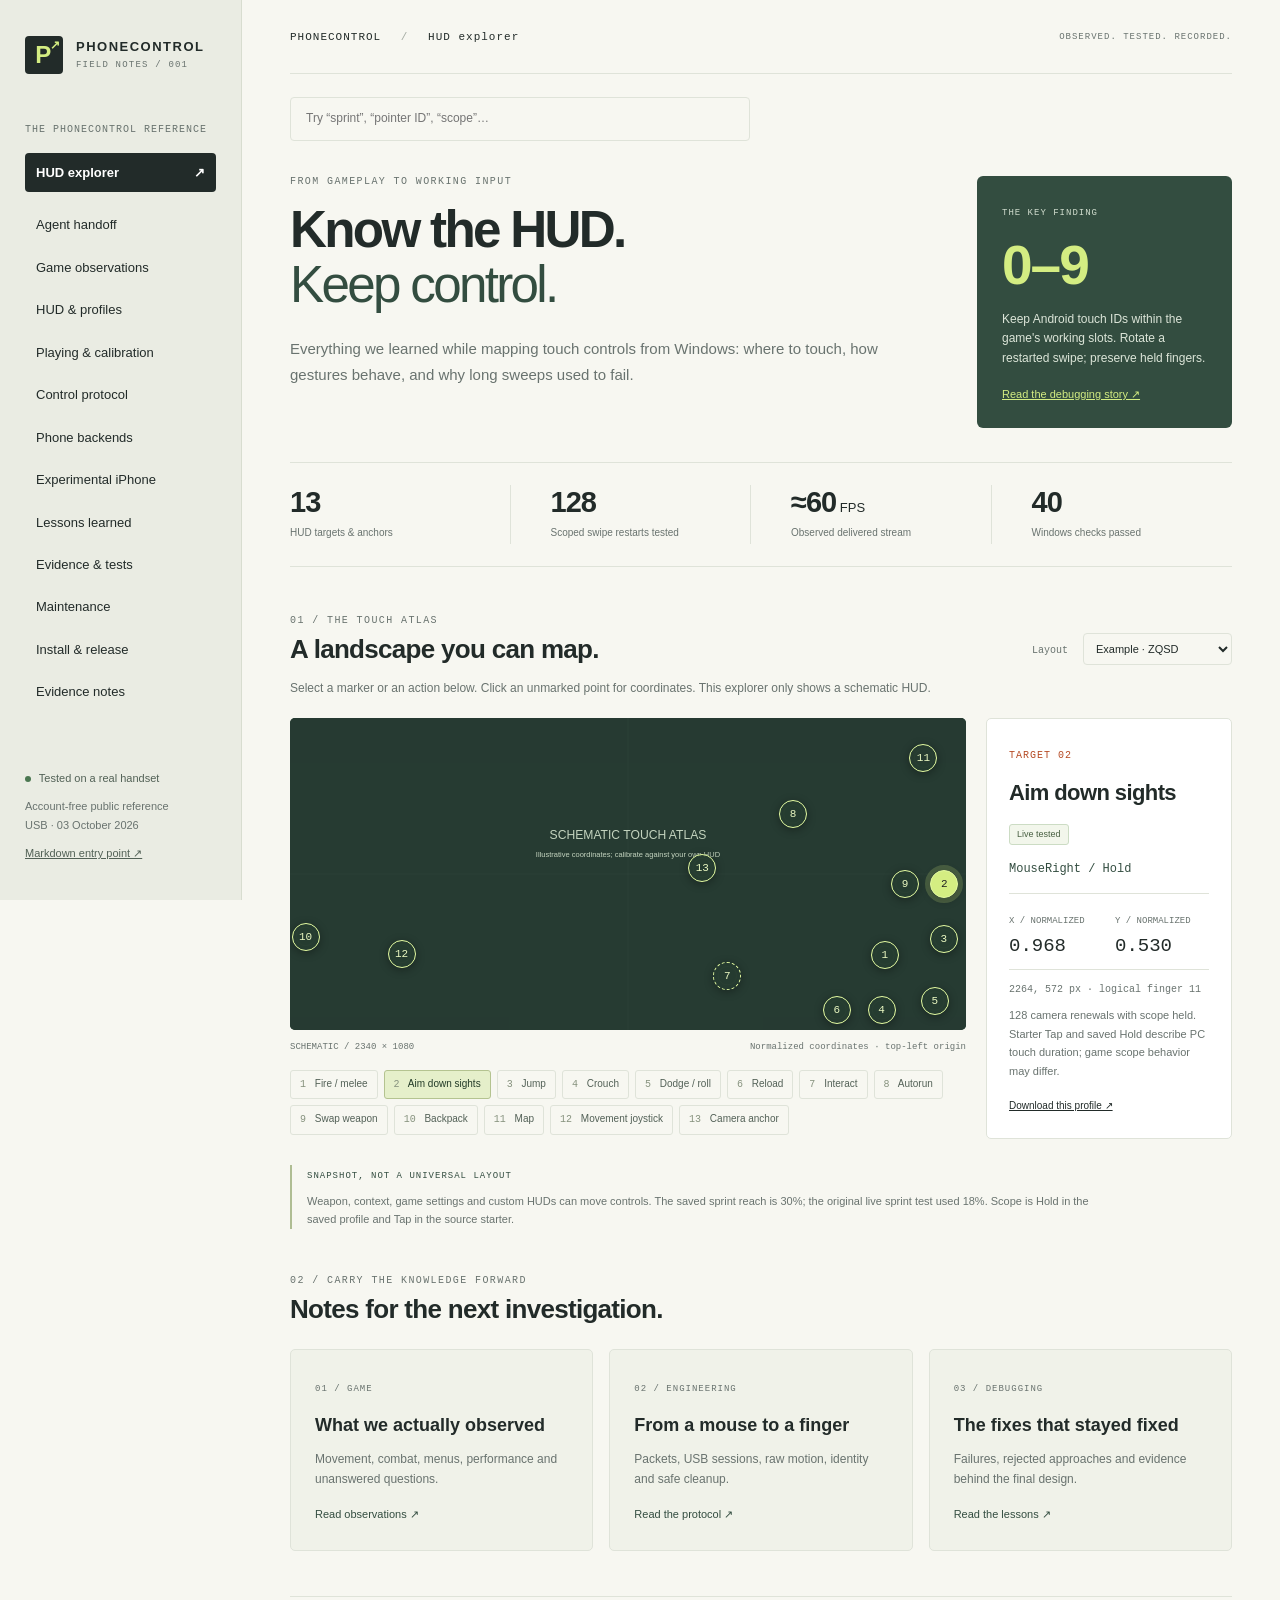
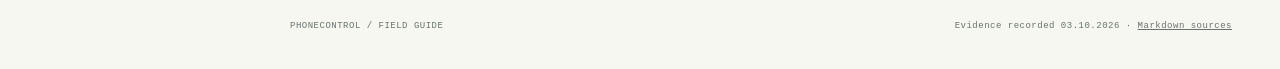
==== commit 2c9be2cf: "Add experimental iPhone WDA viewer and completed gestures Register selectable Android/iPhone adapter" ====
--- a/docs/index.html
+++ b/docs/index.html
@@ -12,6 +12,7 @@
 <a href="#controls" data-route="controls">Playing &amp; calibration</a>
 <a href="#technical" data-route="technical">Control protocol</a>
 <a href="#architecture" data-route="architecture">Phone backends</a>
+<a href="#iphone" data-route="iphone">Experimental iPhone</a>
 <a href="#lessons-learned" data-route="lessons-learned">Lessons learned</a>
 <a href="#verification" data-route="verification">Evidence &amp; tests</a>
 <a href="#maintenance" data-route="maintenance">Maintenance</a>
@@ -36,7 +37,7 @@
 <p>This reference covers PhoneControl&#x27;s USB mirroring, editable controls, transport protocol and engineering lessons. Historical tests used a landscape Android HUD; device identity and private captures are excluded from the public edition. Game support is listed in the root README.</p>
 <h2>Start here</h2>
 <p>Open <a href="#atlas">index.html</a> for the offline website, interactive HUD atlas, searchable chapters and evidence notes. The Markdown files are the source of the written chapters; the website has no runtime dependencies or external requests. After editing the Markdown or HUD data, run <code>python docs/build.py</code> from the repository root to regenerate the website.</p>
-<div class="table-scroll"><table><thead><tr><th>File</th><th>Purpose</th></tr></thead><tbody><tr><td><a href="#gameplay">gameplay.md</a></td><td>Observed game surfaces, actions, resources and unknowns</td></tr><tr><td><a href="#hud">hud.md</a></td><td>Exact normalized coordinates, pixel conversion, starter and saved layouts</td></tr><tr><td><a href="#controls">controls.md</a></td><td>Input modes, sprint, aiming, calibration and profile behavior</td></tr><tr><td><a href="#technical">technical.md</a></td><td>USB sessions, packet layout, pointer identities, raw input and cleanup</td></tr><tr><td><a href="#architecture">architecture.md</a></td><td>Phone backend ports, Android/vendor adapters and extension contracts</td></tr><tr><td><a href="#lessons-learned">lessons-learned.md</a></td><td>Failed approaches, root causes and reusable debugging lessons</td></tr><tr><td><a href="#verification">verification.md</a></td><td>Evidence, confidence, test coverage and a future test procedure</td></tr><tr><td><a href="#maintenance">maintenance.md</a></td><td>Source map, build/publish, Android server rebuild and next work</td></tr><tr><td><a href="#distribution">distribution.md</a></td><td>Self-contained installer, device onboarding, driver repair and release gates</td></tr></tbody></table></div>
+<div class="table-scroll"><table><thead><tr><th>File</th><th>Purpose</th></tr></thead><tbody><tr><td><a href="#gameplay">gameplay.md</a></td><td>Observed game surfaces, actions, resources and unknowns</td></tr><tr><td><a href="#hud">hud.md</a></td><td>Exact normalized coordinates, pixel conversion, starter and saved layouts</td></tr><tr><td><a href="#controls">controls.md</a></td><td>Input modes, sprint, aiming, calibration and profile behavior</td></tr><tr><td><a href="#technical">technical.md</a></td><td>USB sessions, packet layout, pointer identities, raw input and cleanup</td></tr><tr><td><a href="#architecture">architecture.md</a></td><td>Phone backend ports, Android/vendor adapters and extension contracts</td></tr><tr><td><a href="#iphone">iphone.md</a></td><td>Experimental WDA screenshots and completed gestures; testing without an iPhone</td></tr><tr><td><a href="#lessons-learned">lessons-learned.md</a></td><td>Failed approaches, root causes and reusable debugging lessons</td></tr><tr><td><a href="#verification">verification.md</a></td><td>Evidence, confidence, test coverage and a future test procedure</td></tr><tr><td><a href="#maintenance">maintenance.md</a></td><td>Source map, build/publish, Android server rebuild and next work</td></tr><tr><td><a href="#distribution">distribution.md</a></td><td>Self-contained installer, device onboarding, driver repair and release gates</td></tr></tbody></table></div>
 <h2>Agent handoff</h2>
 <ul><li>Read <code>hud.md</code>, <code>technical.md</code> and <code>lessons-learned.md</code> before modifying input handling. The distinction between PC logical pointer IDs and Android local pointer IDs is essential.</li><li>Inspect the actual saved profile before interpreting a key or coordinate. The source starter is WASD; this user&#x27;s saved layout is ZQSD. Right-click is Tap in the starter but Hold in the saved layout.</li><li>Keep Android local IDs within 0–9. Rotate available slots for restarted camera swipes; do not change IDs of fingers that stay held.</li><li>Sprint is an extended joystick gesture. Autorun is a separate HUD tap on <code>=</code>. Do not restore the earlier Shift-to-autorun implementation.</li><li>Check the handset for Samsung&#x27;s idle touch-protection overlay before drawing conclusions from a failed input test.</li><li>Use a separate temporary ADB forward and control server for experiments. Release every finger and remove only the experiment&#x27;s own resources afterward.</li><li>A few successful swipes are insufficient. Reproduce repeated camera restarts, a held action, and a new action pressed after sweeping.</li><li>The user confirmed the final sustained-sweep fix worked. Keep that verified implementation as the baseline.</li></ul>
 <h2>Evidence language</h2>
@@ -157,18 +158,43 @@
 <article id="chapter-architecture" class="chapter" hidden><h1>Phone backends and ports</h1>
 <h2>Current support</h2>
 <p><strong>Implemented:</strong> the Android adapter discovers ADB devices without a manufacturer or model allowlist and obtains the effective display dimensions from Android. Other Android phones can use the same ADB/scrcpy backend when debugging authorization, Windows drivers and Android injection permissions are available. An absent or invalid display size fails connection instead of injecting using the historical test handset&#x27;s dimensions.</p>
-<p><strong>Unknown:</strong> compatibility and live gameplay acceptance on other handsets have not been verified by this refactor. iPhone support is not implemented. Windows remains the desktop host. Profiles and driving arrow templates describe a HUD, not a universal phone layout; calibrate another HUD using <a href="#hud">the atlas procedure</a>. Existing saved settings and starter profiles are preserved.</p>
+<p><strong>Implemented:</strong> an <a href="#iphone">experimental iPhone adapter</a> connects to a prepared WebDriverAgent endpoint, displays screenshots and sends complete taps/swipes/long presses and Home. Continuous gameplay fingers and audio are unavailable for this backend. <strong>Unknown:</strong> real iPhone/simulator acceptance and live gameplay compatibility on other handsets. Windows remains the desktop host. Profiles and driving arrow templates describe a HUD, not a universal phone layout; calibrate another HUD using <a href="#hud">the atlas procedure</a>. Existing saved settings and starter profiles are preserved.</p>
 <h2>Dependency direction</h2>
-<p>The dashboard is the application&#x27;s entry adapter. It receives <code>IPhoneBackend</code> and a list of <code>IUsbDriverSupport</code> adapters. <code>App.OnLaunched</code> in <code>Program.cs</code> is the composition root: it currently supplies <code>AndroidPhoneBackend</code> and <code>SamsungDriver</code>. Adding another vendor driver does not change dashboard discovery or gameplay gestures.</p>
+<p>The dashboard is the application&#x27;s entry adapter. It receives backend registrations containing factories, capabilities, address validation, setup instructions and vendor-driver adapters. <code>App.OnLaunched</code> in <code>Program.cs</code> is the composition root: it registers <code>AndroidPhoneBackend</code> with <code>SamsungDriver</code>, and <code>IosPhoneBackend</code> without Android driver repair. The user selects the backend at runtime; changing it preserves profile/settings data. Adding another vendor driver does not change dashboard discovery or gameplay gestures.</p>
 <p><code>InputEngine</code> depends on <code>IPhoneInput</code>; <code>AimGesture</code> depends on the narrower <code>ITouchSink</code>. <code>DrivingModeMonitor</code> receives independent <code>IMirrorSurface</code> and <code>IPhoneFrameSource</code> ports. Their concrete implementations can be replaced without importing ADB or scrcpy into application input logic. The Windows focus, overlay and raw-input code remains Windows-specific.</p>
-<div class="table-scroll"><table><thead><tr><th>Port in <code>PhonePorts.cs</code></th><th>Application responsibility</th><th>Current adapter</th></tr></thead><tbody><tr><td><code>IPhoneBackend</code></td><td>Discover normalized devices; create an owned session</td><td><code>AndroidPhoneBackend</code></td></tr><tr><td><code>IPhoneSession</code></td><td>Connection lifecycle, statistics, faults and geometry notifications</td><td><code>DeviceSession</code> (Android)</td></tr><tr><td><code>IPhoneInput</code> / <code>ITouchSink</code></td><td>Physical display geometry, normalized touches, release and Back</td><td><code>DeviceSession</code></td></tr><tr><td><code>IMirrorSurface</code></td><td>Native Windows mirror window and texture dimensions</td><td><code>DeviceSession</code>, consumed by <code>MirrorFrameCapture</code></td></tr><tr><td><code>IPhoneFrameSource</code></td><td>Cancellable encoded PNG capture</td><td><code>DeviceSession</code> using bounded ADB screencap</td></tr><tr><td><code>IUsbDriverSupport</code></td><td>Vendor-specific missing-driver detection and verified installation</td><td><code>SamsungDriver</code></td></tr></tbody></table></div>
+<div class="table-scroll"><table><thead><tr><th>Port in <code>PhonePorts.cs</code></th><th>Application responsibility</th><th>Current adapter</th></tr></thead><tbody><tr><td><code>IPhoneBackend</code></td><td>Discover normalized devices; create an owned session</td><td><code>AndroidPhoneBackend</code>, <code>IosPhoneBackend</code></td></tr><tr><td><code>IPhoneSession</code></td><td>Connection lifecycle, optional <code>RealtimeInput</code>, statistics, faults and geometry notifications</td><td><code>DeviceSession</code> (Android), <code>IosPhoneSession</code></td></tr><tr><td><code>IPhoneInput</code> / <code>ITouchSink</code></td><td>Continuous normalized touches, release and Back</td><td><code>DeviceSession</code>; absent from iPhone sessions</td></tr><tr><td><code>IPhoneDisplay</code> / <code>IMirrorSurface</code></td><td>Gesture/display dimensions, native Windows window and texture pixels</td><td>Both backends; iPhone viewport points remain distinct from screenshot pixels</td></tr><tr><td><code>IPhoneFrameSource</code></td><td>Cancellable encoded PNG capture</td><td>Bounded ADB screencap or WDA screenshot capture</td></tr><tr><td><code>IPhoneGestureInput</code></td><td>Finite tap/swipe/long-press gestures and Home</td><td><code>IosPhoneSession</code> through <code>IosWdaClient</code></td></tr><tr><td><code>IUsbDriverSupport</code></td><td>Vendor-specific missing-driver detection and verified installation</td><td><code>SamsungDriver</code></td></tr></tbody></table></div>
 <p><code>PhoneDevice.Id</code> is opaque to the application. The adapter supplies <code>PhoneDeviceState</code> and <code>PhoneTransport</code>; <code>ConnectionPolicy</code> automatically connects only one ready USB device. Android ID naming rules, including wireless discovery and emulator names, are interpreted inside <code>AndroidPhoneBackend</code>. <code>PhoneConnectionOptions</code> contains only stream preferences, so adapters do not receive mutable application settings or saved profiles.</p>
 <p>The Android adapter owns its ADB serial, processes, remote JAR, allocated forward, TCP stream, active fingers and scrcpy packets. Android Back keycode 4 stays inside it. The JVM local pointer allocator and committed control JAR are unchanged.</p>
 <h2>Adding an adapter</h2>
-<ol><li>For another Android vendor with the same transport, use <code>AndroidPhoneBackend</code>. If driver repair is needed, implement <code>IUsbDriverSupport</code> for that vendor and register it in the composition root. Match only that vendor&#x27;s missing devices and retain download integrity/elevation checks. The shipped repair adapter remains Samsung-only; other vendors currently use their manufacturer&#x27;s driver installation.</li><li>For another transport/platform, implement <code>IPhoneBackend</code> and <code>IPhoneSession</code> and select that backend in the composition root. Supply authorized/ready status and transport explicitly; do not infer automatic connection from an opaque device ID in the dashboard. This is a source extension point, not a runtime plugin loader or multi-backend selector.</li><li>Preserve logical touch ownership independently of backend pointer allocation. Touch coordinates are normalized to the visible phone image; release held touches before changing geometry and notify subscribers afterward. Expose Back as navigation, translate it inside the adapter, and retain a Windows mirror window for focus and overlays.</li><li>Bound PNG capture, honor cancellation and drain its worker before removing device resources. <code>Disconnect</code> releases touches and cleans up only this session&#x27;s resources; the dashboard awaits it before disposal, including connection failure.</li><li>Run the self-test and relevant backend tests, then validate a calibrated HUD on the actual phone separately. An interface alone cannot supply an operating system&#x27;s missing remote-input permissions or transport.</li></ol>
+<ol><li>For another Android vendor with the same transport, use <code>AndroidPhoneBackend</code>. If driver repair is needed, implement <code>IUsbDriverSupport</code> for that vendor and register it in the composition root. Match only that vendor&#x27;s missing devices and retain download integrity/elevation checks. The shipped repair adapter remains Samsung-only; other vendors currently use their manufacturer&#x27;s driver installation.</li><li>For another transport/platform, implement <code>IPhoneBackend</code> and <code>IPhoneSession</code> and register its factory in the composition root. Supply authorized/ready status and transport explicitly; do not infer automatic connection from an opaque device ID in the dashboard. Backend selection is built in; runtime plugin loading is not. Provide <code>RealtimeInput</code> only when the adapter can maintain independent fingers. Completed-gesture backends need their own interaction view and may implement <code>IPhoneGestureInput</code>; they do not implement fake continuous touch or Android Back methods.</li><li>Preserve logical touch ownership independently of backend pointer allocation. Touch coordinates are normalized to the visible phone image; release held touches before changing geometry and notify subscribers afterward. Expose Back as navigation, translate it inside the adapter, and retain a Windows mirror window for focus and overlays.</li><li>Bound PNG capture, honor cancellation and drain its worker before removing device resources. <code>Disconnect</code> releases touches and cleans up only this session&#x27;s resources; the dashboard awaits it before disposal, including connection failure.</li><li>Run the self-test and relevant backend tests, then validate a calibrated HUD on the actual phone separately. An interface alone cannot supply an operating system&#x27;s missing remote-input permissions or transport.</li></ol>
 <h2>Regression evidence</h2>
 <p><code>PhonePortsTest.cs</code> drives the actual input/camera controllers through a simulated alternate backend without Android tools or a phone. It covers stream options, opaque IDs, another aspect ratio, 128 camera sweeps with held fire/scope, a new action afterward, geometry resets, driving transitions, Back and disconnect cleanup. Android discovery parsing and effective/invalid display sizes have local checks too.</p>
 <p><code>DrivingDetectionTest.cs</code> exercises the production monitor constructor with independent mirror and PNG-source adapters, including cancellation and draining. Existing loopback packet and JVM pointer-allocation tests remain separate from the simulated backend checks. All of these establish implementation behavior; they do not establish another phone&#x27;s live-game compatibility.</p><a class="source-link" href="architecture.md">Read Markdown source ↗</a></article>
+<article id="chapter-iphone" class="chapter" hidden><h1>Experimental iPhone connection</h1>
+<h2>What is implemented</h2>
+<p>PhoneControl can connect to an already running, dedicated <strong>WebDriverAgent (WDA)</strong> server for an iPhone or an iOS Simulator hosted on a Mac. Select <strong>iPhone · WebDriverAgent (experimental)</strong> on Connection, enter the server address, choose <strong>Use address</strong>, then connect to the discovered endpoint.</p>
+<p>The separate Windows viewer displays sequential PNG screenshots. Click to tap, drag to send a straight swipe, hold and release for a long press of up to two seconds, or use <strong>Home</strong>. A gesture is sent after mouse release, as a complete action ending with finger UP. Clicking outside the letterboxed phone image, losing focus/capture, or changing orientation during a pending gesture cancels that gesture locally. One gesture runs at a time. Pointer IDs are not translated into Android pointer IDs.</p>
+<p>Screenshot refresh is capped at eight completed captures per second and depends on the server/device. This is an experimental screenshot viewer, not the Android H.264 video/audio stream. Android resolution/bitrate/audio preferences are preserved and apply when selecting Android again. Saved profiles are not replaced by changing the backend.</p>
+<p><strong>Not implemented:</strong> continuous keyboard/mouse gameplay mapping, held joystick/fire/scope fingers, Android Back, audio streaming, automatic Apple device discovery, or installation/startup of WDA. The adapter exposes no <code>RealtimeInput</code> port and advertises <code>SupportsRealtimeTouch=false</code>; the input engine requires a continuous-input port. iPhone control uses <code>IPhoneGestureInput</code> for completed gestures. Home is an iOS button command, not an Android Back substitute.</p>
+<h2>Preparing a server</h2>
+<ol><li>Prepare an iPhone or iOS Simulator with compatible Apple developer tooling and start WDA following the <a href="https://appium.github.io/appium-xcuitest-driver/latest/guides/wda-custom-server/">Appium WDA setup guide</a>. Apple development prerequisites are external to the Windows app; no WDA runner or Apple credentials are bundled. Ordinary USB connection alone does not provide these control APIs.</li><li>Expose the dedicated WDA REST endpoint to the Windows PC. For example, an externally managed USB forward can expose <code>http://127.0.0.1:8100/</code>; a Mac-hosted simulator requires a reachable Mac endpoint or tunnel. Enter <strong>WDA&#x27;s</strong> address, not an Appium server address.</li><li>Use an instance with no existing WDA session. WDA&#x27;s create-session route replaces its previous session, so PhoneControl checks reported session ownership and refuses to take over an active session. Keep the instance exclusive while connecting. This preflight is not an atomic lock against another client.</li><li>Connect manually. The endpoint is always classified as Network, including a loopback USB forward or remotely hosted simulator. It does not trigger the one-USB-phone auto-connect rule or Samsung driver repair.</li><li>Disconnect before changing the backend or address. PhoneControl cancels/drains its captures and commands, closes its viewer and deletes only the WDA session ID it created. It leaves the external runner, device applications, tunnels and other sessions alone. If a create-session response is lost after WDA accepted it, ownership cannot be proven; close that abandoned session externally before retrying.</li></ol>
+<p>Addresses must use HTTP(S), without embedded credentials, query parameters or fragments. The address preference stays in the app&#x27;s local settings. Keep the unauthenticated WDA service on a trusted private connection; the app does not expose or install that service.</p>
+<h2>Geometry and bounded operations</h2>
+<p>The owned WDA session explicitly sets <code>screenshotQuality=0</code> before capture, so the client receives PNG rather than relying on a JPEG/HEIC server default. Wire payloads use explicit JSON keys and are tested after obfuscation.</p>
+<p>WDA&#x27;s <code>/window/size</code> reports gesture viewport <strong>points</strong>; PNG dimensions report screenshot <strong>pixels</strong>. The adapter maintains them separately. It checks geometry before and after a capture, validates image dimensions/size and discards captures crossing an orientation change. Commands check current viewport geometry before submission. The viewer maps clicks relative to the displayed image, with no touches in letterboxing.</p>
+<p>Each HTTP operation has a five-second timeout; screenshots and JSON responses have size limits. Captures are serialized with control commands. The UI retains at most the current decode and newest pending image. The implementation submits finite gestures with UP in the same request; cancelling a request is not proof that XCTest interrupted a gesture already executing on the phone. There are no persistent held fingers to release through the Android protocol.</p>
+<h2>Testing without an iPhone</h2>
+<p>Apple&#x27;s simulator runs on macOS. <a href="https://appium.github.io/appium-xcuitest-driver/latest/guides/non-macos-hosts/">Appium&#x27;s non-macOS requirements</a> explicitly exclude local simulators on Windows/Linux; installing a Windows tool that resembles a phone would not validate XCTest or iOS behavior.</p>
+<p>The app includes a local TCP mock WDA server in its regression suite. It generates account-free grayscale PNGs in memory and tests actual HTTP requests, session ownership, completed touch actions, Home, point/pixel conversion, portrait/landscape changes, stale input rejection, image decoding, cancellation, bounded responses and error handling. It installs nothing on a phone and injects no real touches.</p>
+<pre><code data-language="powershell">dotnet build src/PhoneControl/PhoneControl.csproj -c Release
+$app = Resolve-Path src/PhoneControl/bin/Release/net10.0-windows10.0.26100.0/win-x64/PhoneControl.exe
+$test = Start-Process $app -ArgumentList --self-test-ios -WindowStyle Hidden -Wait -PassThru
+Get-Content (Join-Path (Split-Path $app) self-test-ios-results.txt)
+$test.ExitCode</code></pre>
+<p>These checks also run in the normal <code>--self-test</code> suite. The isolated mode separates iPhone protocol verification from Windows desktop-capture fixtures; it does not replace release regression gates.</p>
+<p><strong>Unknown:</strong> real iPhone acceptance, real iOS Simulator acceptance, compatibility across iOS/WDA versions, actual viewer refresh/latency and gameplay acceptance. No iPhone or Mac-hosted simulator was available during implementation. Mock-server success is evidence of client implementation, not evidence of those platforms&#x27; behavior.</p>
+<h2>Protocol references</h2>
+<ul><li><a href="https://github.com/appium/WebDriverAgent/blob/master/WebDriverAgentLib/Commands/FBSessionCommands.m">WDA session and status routes</a></li><li><a href="https://github.com/appium/WebDriverAgent/blob/master/WebDriverAgentLib/Commands/FBElementCommands.m">WDA viewport and gestures</a></li><li><a href="https://github.com/appium/WebDriverAgent/blob/master/WebDriverAgentLib/Commands/FBScreenshotCommands.m">WDA screenshots</a></li><li><a href="https://github.com/appium/WebDriverAgent/blob/master/WebDriverAgentLib/Commands/FBTouchActionCommands.m">WDA W3C actions</a></li><li><a href="https://appium.github.io/appium-xcuitest-driver/latest/guides/input-events/">Appium explanation of XCTest input events</a></li></ul><a class="source-link" href="iphone.md">Read Markdown source ↗</a></article>
 <article id="chapter-lessons-learned" class="chapter" hidden><h1>Lessons learned</h1>
 <h2>Failure history and final remedies</h2>
 <div class="table-scroll"><table><thead><tr><th>Symptom</th><th>Finding</th><th>Remedy / lesson</th></tr></thead><tbody><tr><td>USB device visible, no ADB phone</td><td>Windows USB enumeration and ADB authorization are different states</td><td>Unlock, verify debugging, reconnect, accept the handset prompt; check <code>adb devices -l</code></td></tr><tr><td>Left Alt needed for aiming</td><td>Original capture key was F1</td><td>Normalize Left Alt explicitly; keep Right Alt/F1 available for bindings</td></tr><tr><td>Cursor still visible while aiming</td><td>scrcpy owns its own surface/cursor behavior</td><td>Use a no-activate aiming overlay that handles WM_SETCURSOR without stealing mirror keyboard focus</td></tr><tr><td>Alt+Q closed the phone view</td><td>scrcpy&#x27;s modifier shortcuts collided with game inputs</td><td>Move scrcpy shortcut modifier to rsuper; preserve mouse closing</td></tr><tr><td>Shift caused autorun rather than held sprint</td><td>The mapped HUD button was an autorun toggle</td><td>Extend the existing joystick finger for sprint; use = for the separate toggle</td></tr><tr><td>Camera stopped with held fire/scope</td><td>Motion source and simultaneous touch ownership needed isolation</td><td>Raw Input deltas, independent logical fingers, establish camera before actions</td></tr><tr><td>First swipe worked, renewed swipe failed with another finger held</td><td>Immediate Android local-ID reuse correlated with rejected renewal</td><td>Rotate available local IDs while preserving every held finger&#x27;s ID</td></tr><tr><td>Long sweeps eventually disabled new buttons too, then recovered</td><td>The initial 0–31 allocator entered IDs the game ignored</td><td>Keep every Android local ID in 0–9; test many wraps and a newly pressed action</td></tr><tr><td>Video alive, gestures ignored, FPS near 15</td><td>Samsung idle protection blocked game touches</td><td>Inspect screenshot and ask for handset unlock; do not mistake this for transport failure</td></tr><tr><td>Probe opened an unexpected menu page</td><td>Probe began with a menu already open</td><td>Observe the starting HUD before injecting; a correct coordinate can have a different meaning in another screen</td></tr><tr><td>UI automation could not test hidden-cursor aim</td><td>Mouse hit testing belonged to PhoneControl&#x27;s overlay, not the scrcpy process</td><td>Use direct isolated transport probes and request a physical mouse gameplay check</td></tr><tr><td>UI helper could not reconnect</td><td>Helper reported “foreground window did not report a process id”</td><td>App was installed and tested; user clicked Connect and confirmed the final fix</td></tr></tbody></table></div>
@@ -189,6 +215,10 @@
 <p><strong>Implemented remedy:</strong> USER32 holds a function pointer, not a managed GC root. Each overlay explicitly roots its owner while the native window/class exist, registers a unique class per instance, destroys the window and unregisters its class before releasing the root. Reusing a fixed class name retained the first instance&#x27;s callback across reconnects; merely keeping the new instance&#x27;s delegate field was insufficient. Disposal is idempotent; failed native cleanup retains the root to avoid dangling pointers. Raw Input initialization removes its subclass if device registration fails.</p>
 <p>The published regression creates 12 overlays through weak references, forces full GC before native painting, disposes each twice and verifies collection afterward. This covers callback lifetime, class reuse and root cleanup. Long physical gameplay remains a separate acceptance check; ordinary exception logging cannot repair this FailFast.</p><a class="source-link" href="lessons-learned.md">Read Markdown source ↗</a></article>
 <article id="chapter-verification" class="chapter" hidden><h1>Evidence and verification</h1>
+<h2>Experimental iPhone adapter - 12 October 2026</h2>
+<p><strong>Implemented:</strong> <a href="#iphone">WDA screenshots and completed gestures</a>, runtime backend selection, an optional continuous-input port, point/pixel geometry separation, explicit PNG configuration and bounded session/capture/control cleanup. Existing Android gameplay bindings and the control JAR are unchanged.</p>
+<p><strong>Observed locally:</strong> the Release build completed with zero warnings/errors. All 31 isolated iPhone protocol checks passed in ordinary and obfuscated executables, using a local TCP WDA mock and synthetic PNGs decoded by the real Windows codec. The full regression suite passed 176 checks before the previously documented <code>Native mirror capture classifies driving.png at 640px</code> baseline failure. The public-source audit passed. This is not a passing full suite or actual iOS acceptance.</p>
+<p><strong>Unknown:</strong> physical iPhone and Mac-hosted iOS Simulator behavior, version compatibility, viewer latency/refresh and real gameplay acceptance. No Apple emulator was installed on Windows, no iPhone was available, and no live phone gestures were injected by these tests.</p>
 <h2>Phone adapter refactor - 12 October 2026</h2>
 <p><strong>Implemented:</strong> <a href="#architecture">phone ports and adapters</a> separate discovery, lifecycle, input, capture and vendor-driver support. <strong>Observed locally:</strong> the Release build completed with zero warnings/errors; the public-source audit passed; the JVM allocator passed 128 renewals and new action presses. The Windows self-test passed 145 checks, including simulated alternate-backend input, geometry/cleanup, capture-port cancellation and existing loopback controller/protocol checks, before failing <code>Native mirror capture classifies driving.png at 640px</code>.</p>
 <p>The previously published app reproduced the same native desktop-capture failure in this session. This confirms a baseline/environment failure, not a passing full suite. Desktop GDI fixture checks after that failure remain incomplete. No live touches, another-phone acceptance, publishing or installation were performed for this refactor. Existing historical acceptance findings below are unchanged.</p>
@@ -219,8 +249,9 @@
 <article id="chapter-maintenance" class="chapter" hidden><h1>Maintenance and agent workflow</h1>
 <p><strong>Current naming/version:</strong> PhoneControl 1.0.7. Build <code>src/PhoneControl/PhoneControl.csproj</code>; launch with <code>Launch-PhoneControl.ps1</code>. The matching control JAR and branding assets use lowercase <code>phonecontrol</code> filenames. The Android binary bytes are unchanged. The stable installer app ID enables saved-settings import from its previous registered directory; settings copies never overwrite the original or existing new settings.</p>
 <h2>Source map</h2>
-<div class="table-scroll"><table><thead><tr><th>Source</th><th>Responsibility</th></tr></thead><tbody><tr><td>src/PhoneControl/Profile.cs</td><td>Starter layout, validation, key names, settings, sprint migration, log</td></tr><tr><td>src/PhoneControl/PhonePorts.cs</td><td>Backend, session, input, mirror, capture and driver contracts</td></tr><tr><td>src/PhoneControl/AndroidPhoneBackend.cs</td><td>Android device discovery, state/transport normalization and session factory</td></tr><tr><td>src/PhoneControl/DeviceSession.cs</td><td>Android adapter: scrcpy version, ADB sessions, geometry, binary packets, cleanup</td></tr><tr><td>src/PhoneControl/PhonePortsTest.cs</td><td>Simulated alternate backend and Android discovery/geometry regressions</td></tr><tr><td>src/PhoneControl/InputEngine.cs</td><td>Focus, modes, keys/edges, tap timing, movement, action ownership</td></tr><tr><td>src/PhoneControl/AimGesture.cs</td><td>Camera swipe envelope/renewal and raw-motion accumulator</td></tr><tr><td>src/PhoneControl/RawInputReader.cs</td><td>WM_INPUT keyboard/mouse parsing and Alt differentiation</td></tr><tr><td>src/PhoneControl/MappingOverlay.cs</td><td>Mapping markers, no-activate cursor-hiding overlay</td></tr><tr><td>src/PhoneControl/Native.cs</td><td>Win32 methods, video rectangle, cursor/focus helpers</td></tr><tr><td>src/PhoneControl/MainWindow.cs</td><td>WinUI dashboard, settings, profile editing and session lifecycle</td></tr><tr><td>src/PhoneControl/SelfTest.cs</td><td>40 deterministic/local TCP checks</td></tr><tr><td>server/PointersState.java</td><td>Compatible Android local-ID rotation</td></tr><tr><td>server/test/PointerStateTest.java</td><td>Real allocator regression with field-only Android test double</td></tr><tr><td>scripts/Build-ControlServer.ps1</td><td>Verified upstream source, Java/AIDL compilation, JVM checks, D8 JAR</td></tr><tr><td>scripts/Publish.ps1</td><td>Portable Windows output, scrcpy tools, notices, desktop shortcut</td></tr><tr><td>docs/build.py</td><td>Offline website generator from these Markdown chapters and HUD JSON</td></tr></tbody></table></div>
+<div class="table-scroll"><table><thead><tr><th>Source</th><th>Responsibility</th></tr></thead><tbody><tr><td>src/PhoneControl/Profile.cs</td><td>Starter layout, validation, key names, settings, sprint migration, log</td></tr><tr><td>src/PhoneControl/PhonePorts.cs</td><td>Backend, session, input, mirror, capture and driver contracts</td></tr><tr><td>src/PhoneControl/AndroidPhoneBackend.cs</td><td>Android device discovery, state/transport normalization and session factory</td></tr><tr><td>src/PhoneControl/DeviceSession.cs</td><td>Android adapter: scrcpy version, ADB sessions, geometry, binary packets, cleanup</td></tr><tr><td>src/PhoneControl/PhonePortsTest.cs</td><td>Simulated alternate backend and Android discovery/geometry regressions</td></tr><tr><td>src/PhoneControl/IosPhoneBackend.cs</td><td>Experimental WDA discovery, owned session, capture/control serialization and cleanup</td></tr><tr><td>src/PhoneControl/IosWdaClient.cs</td><td>Bounded WDA HTTP, point/pixel geometry and complete gesture packets</td></tr><tr><td>src/PhoneControl/IosMirrorWindow.cs</td><td>Windows screenshot viewer, letterboxing, finite gestures and Home</td></tr><tr><td>src/PhoneControl/IosBackendTest.cs</td><td>Local TCP WDA mock, synthetic PNGs and hardware-free protocol regression</td></tr><tr><td>src/PhoneControl/InputEngine.cs</td><td>Focus, modes, keys/edges, tap timing, movement, action ownership</td></tr><tr><td>src/PhoneControl/AimGesture.cs</td><td>Camera swipe envelope/renewal and raw-motion accumulator</td></tr><tr><td>src/PhoneControl/RawInputReader.cs</td><td>WM_INPUT keyboard/mouse parsing and Alt differentiation</td></tr><tr><td>src/PhoneControl/MappingOverlay.cs</td><td>Mapping markers, no-activate cursor-hiding overlay</td></tr><tr><td>src/PhoneControl/Native.cs</td><td>Win32 methods, video rectangle, cursor/focus helpers</td></tr><tr><td>src/PhoneControl/MainWindow.cs</td><td>WinUI dashboard, settings, profile editing and session lifecycle</td></tr><tr><td>src/PhoneControl/SelfTest.cs</td><td>40 deterministic/local TCP checks</td></tr><tr><td>server/PointersState.java</td><td>Compatible Android local-ID rotation</td></tr><tr><td>server/test/PointerStateTest.java</td><td>Real allocator regression with field-only Android test double</td></tr><tr><td>scripts/Build-ControlServer.ps1</td><td>Verified upstream source, Java/AIDL compilation, JVM checks, D8 JAR</td></tr><tr><td>scripts/Publish.ps1</td><td>Portable Windows output, scrcpy tools, notices, desktop shortcut</td></tr><tr><td>docs/build.py</td><td>Offline website generator from these Markdown chapters and HUD JSON</td></tr></tbody></table></div>
 <h2>Build the Windows app</h2>
+<p>The experimental iPhone connection uses an externally prepared WDA endpoint; see <a href="#iphone">iPhone setup/testing</a>. <code>--self-test-ios</code> runs its local mock-server checks without a phone or Mac. The ordinary <code>--self-test</code> retains all Android and iPhone checks. No local iOS emulator is installed, and real iOS acceptance remains unknown.</p>
 <p>The app targets x64 Windows, .NET 10 and WinUI 3 with Windows App SDK 2.5.1. <code>global.json</code> pins SDK 10.0.302 with latestFeature roll-forward. The project declares target framework Windows 10.0.26100.0 and minimum platform 10.0.17763.0; this declaration is not a test of every supported Windows version.</p>
 <pre><code data-language="powershell">.\Install-Dependencies.ps1
 dotnet build .\src\PhoneControl\PhoneControl.csproj -c Release
@@ -314,5 +345,5 @@
   <footer><span>PHONECONTROL / FIELD GUIDE</span><span>Evidence recorded 03.10.2026 · <a href="README.md">Markdown sources</a></span></footer>
 </main>
 <noscript><p class="noscript">JavaScript enables navigation and the HUD explorer. All reference material is also available in <a href="README.md">Markdown files</a>.</p></noscript>
-<script id="guide-data" type="application/json">{"hud": {"recorded": "2026-10-03", "width": 2340, "height": 1080, "textureWidth": 1920, "textureHeight": 886, "entries": [{"id": "action-1", "number": 1, "name": "Fire / melee", "x": 0.88, "y": 0.76, "starterKey": "MouseLeft", "savedKey": "MouseLeft", "starterMode": "Hold", "savedMode": "Hold", "status": "Live tested", "note": "Camera moves while fire is held. Rifle HUD tested; other weapon HUDs need calibration.", "logicalId": 10}, {"id": "action-2", "number": 2, "name": "Aim down sights", "x": 0.968, "y": 0.53, "starterKey": "MouseRight", "savedKey": "MouseRight", "starterMode": "Tap", "savedMode": "Hold", "status": "Live tested", "note": "128 camera renewals with scope held. Starter Tap and saved Hold describe PC touch duration; game scope behavior may differ.", "logicalId": 11}, {"id": "action-3", "number": 3, "name": "Jump", "x": 0.967, "y": 0.707, "starterKey": "Space", "savedKey": "Space", "starterMode": "Hold", "savedMode": "Hold", "status": "Mapped", "note": "Position identified in rifle HUD; every movement/combat context was not separately tested.", "logicalId": 12}, {"id": "action-4", "number": 4, "name": "Crouch", "x": 0.875, "y": 0.935, "starterKey": "C", "savedKey": "Ctrl", "starterMode": "Tap", "savedMode": "Tap", "status": "Mapped", "note": "Saved key is Ctrl; starter key is C. Do not overwrite a custom layout.", "logicalId": 13}, {"id": "action-5", "number": 5, "name": "Dodge / roll", "x": 0.954, "y": 0.907, "starterKey": "Ctrl", "savedKey": "C", "starterMode": "Tap", "savedMode": "Tap", "status": "Mapped", "note": "Saved key is C; starter key is Ctrl. Validate in the intended game context.", "logicalId": 14}, {"id": "action-6", "number": 6, "name": "Reload", "x": 0.809, "y": 0.935, "starterKey": "R", "savedKey": "R", "starterMode": "Tap", "savedMode": "Tap", "status": "Mapped", "note": "HUD point identified. Check ammo before diagnosing a missing shot or reload.", "logicalId": 15}, {"id": "action-7", "number": 7, "name": "Interact", "x": 0.647, "y": 0.826, "starterKey": "E", "savedKey": "E", "starterMode": "Tap", "savedMode": "Tap", "status": "Contextual", "note": "Prompt depends on nearby objects. Position must be checked when it appears.", "logicalId": 16}, {"id": "action-8", "number": 8, "name": "Autorun", "x": 0.744, "y": 0.307, "starterKey": "=", "savedKey": "=", "starterMode": "Tap", "savedMode": "Tap", "status": "Live tested", "note": "Two taps toggled the autorun/sprint-lock indicator. Shift sprint uses a different joystick gesture.", "logicalId": 17}, {"id": "action-9", "number": 9, "name": "Swap weapon", "x": 0.91, "y": 0.531, "starterKey": "Q", "savedKey": "A", "starterMode": "Tap", "savedMode": "Tap", "status": "Mapped", "note": "Saved key A avoids conflict with ZQSD movement; starter key Q.", "logicalId": 18}, {"id": "action-10", "number": 10, "name": "Backpack", "x": 0.023, "y": 0.7, "starterKey": "B", "savedKey": "B", "starterMode": "Tap", "savedMode": "Tap", "status": "Live tested", "note": "Direct touch and B opened it; a fresh action worked immediately after 128 scoped swipes.", "logicalId": 19}, {"id": "action-11", "number": 11, "name": "Map", "x": 0.937, "y": 0.129, "starterKey": "M", "savedKey": "M", "starterMode": "Tap", "savedMode": "Tap", "status": "Mapped", "note": "Minimap point identified. Recheck expanded menus and HUD customization.", "logicalId": 20}, {"id": "joystick", "number": 12, "name": "Movement joystick", "x": 0.165, "y": 0.755, "starterKey": "WASD", "savedKey": "ZQSD", "starterMode": "Drag", "savedMode": "Drag", "status": "Live tested", "note": "Normal reach 9% of screen height; verified sprint 18%, later saved 30%. Shift extends the same finger.", "logicalId": 0}, {"id": "look", "number": 13, "name": "Camera anchor", "x": 0.61, "y": 0.48, "starterKey": "Mouse + Left Alt", "savedKey": "Mouse + Left Alt", "starterMode": "Swipe", "savedMode": "Swipe", "status": "Live tested", "note": "Raw mouse deltas drive a separate camera finger. Renew within available Android IDs 0â€“9.", "logicalId": 1}], "profiles": {"starter": {"Name": "Starter layout", "JoystickX": 0.165, "JoystickY": 0.755, "JoystickRadius": 0.09, "SprintKey": "Shift", "SprintRadius": 0.18, "LookX": 0.61, "LookY": 0.48, "Sensitivity": 1.2, "Up": "W", "Down": "S", "Left": "A", "Right": "D", "Bindings": [{"Name": "Fire / melee", "Key": "MouseLeft", "X": 0.88, "Y": 0.76, "Mode": "Hold"}, {"Name": "Aim down sights", "Key": "MouseRight", "X": 0.968, "Y": 0.53, "Mode": "Tap"}, {"Name": "Jump", "Key": "Space", "X": 0.967, "Y": 0.707, "Mode": "Hold"}, {"Name": "Crouch", "Key": "C", "X": 0.875, "Y": 0.935, "Mode": "Tap"}, {"Name": "Dodge / roll", "Key": "Ctrl", "X": 0.954, "Y": 0.907, "Mode": "Tap"}, {"Name": "Reload", "Key": "R", "X": 0.809, "Y": 0.935, "Mode": "Tap"}, {"Name": "Interact", "Key": "E", "X": 0.647, "Y": 0.826, "Mode": "Tap"}, {"Name": "Autorun", "Key": "=", "X": 0.744, "Y": 0.307, "Mode": "Tap"}, {"Name": "Swap weapon", "Key": "Q", "X": 0.91, "Y": 0.531, "Mode": "Tap"}, {"Name": "Backpack", "Key": "B", "X": 0.023, "Y": 0.7, "Mode": "Tap"}, {"Name": "Map", "Key": "M", "X": 0.937, "Y": 0.129, "Mode": "Tap"}]}, "saved": {"Name": "Example layout", "JoystickX": 0.165, "JoystickY": 0.755, "JoystickRadius": 0.09, "SprintKey": "Shift", "SprintRadius": 0.3, "LookX": 0.61, "LookY": 0.48, "Sensitivity": 1.2, "Up": "Z", "Down": "S", "Left": "Q", "Right": "D", "Bindings": [{"Name": "Fire / melee", "Key": "MouseLeft", "X": 0.88, "Y": 0.76, "Mode": "Hold"}, {"Name": "Aim down sights", "Key": "MouseRight", "X": 0.968, "Y": 0.53, "Mode": "Hold"}, {"Name": "Jump", "Key": "Space", "X": 0.967, "Y": 0.707, "Mode": "Hold"}, {"Name": "Crouch", "Key": "Ctrl", "X": 0.875, "Y": 0.935, "Mode": "Tap"}, {"Name": "Dodge / roll", "Key": "C", "X": 0.954, "Y": 0.907, "Mode": "Tap"}, {"Name": "Reload", "Key": "R", "X": 0.809, "Y": 0.935, "Mode": "Tap"}, {"Name": "Interact", "Key": "E", "X": 0.647, "Y": 0.826, "Mode": "Tap"}, {"Name": "Autorun", "Key": "=", "X": 0.744, "Y": 0.307, "Mode": "Tap"}, {"Name": "Swap weapon", "Key": "A", "X": 0.91, "Y": 0.531, "Mode": "Tap"}, {"Name": "Backpack", "Key": "B", "X": 0.023, "Y": 0.7, "Mode": "Tap"}, {"Name": "Map", "Key": "M", "X": 0.937, "Y": 0.129, "Mode": "Tap"}]}}, "driving": {"observedDate": "2026-10-11", "fixture": "fixtures/driving.png", "dimmedFixture": "fixtures/dimmed-driving.png", "scope": "Observed example car HUD; other vehicles unknown", "detection": "3 of 4 arrow regions; enter on first match, exit after 2 misses; active mirror checked every 50 ms", "actions": [{"name": "Accelerate", "x": 0.177, "y": 0.506, "savedKey": "Z", "mode": "Hold", "evidence": "Observed live response"}, {"name": "Reverse", "x": 0.177, "y": 0.741, "savedKey": "S", "mode": "Hold", "evidence": "Mapped"}, {"name": "Steer left", "x": 0.745, "y": 0.679, "savedKey": "Q", "mode": "Hold", "evidence": "Observed live response"}, {"name": "Steer right", "x": 0.882, "y": 0.679, "savedKey": "D", "mode": "Hold", "evidence": "Mapped"}, {"name": "Boost", "x": 0.087, "y": 0.518, "savedKey": "Shift", "mode": "Hold", "evidence": "Assumed function"}, {"name": "Brake", "x": 0.087, "y": 0.703, "savedKey": "Space", "mode": "Hold", "evidence": "Mapped; effect not isolated"}, {"name": "Exit vehicle", "x": 0.972, "y": 0.5, "savedKey": "E", "mode": "Tap", "evidence": "Observed label; mapped"}, {"name": "Horn", "x": 0.972, "y": 0.644, "savedKey": "H", "mode": "Hold", "evidence": "Observed label; mapped"}, {"name": "Headlights", "x": 0.972, "y": 0.79, "savedKey": "L", "mode": "Tap", "evidence": "Observed label; mapped"}]}, "context": "Anonymous landscape HUD coordinates and example layouts"}, "chapters": [{"slug": "README", "title": "Agent handoff", "text": "# PhoneControl field guide\n\nThis reference covers PhoneControl's USB mirroring, editable controls, transport protocol and engineering lessons. Historical tests used a landscape Android HUD; device identity and private captures are excluded from the public edition. Game support is listed in the root README.\n\n## Start here\n\nOpen [index.html](index.html) for the offline website, interactive HUD atlas, searchable chapters and evidence notes. The Markdown files are the source of the written chapters; the website has no runtime dependencies or external requests. After editing the Markdown or HUD data, run `python docs/build.py` from the repository root to regenerate the website.\n\n| File | Purpose |\n|---|---|\n| [gameplay.md](gameplay.md) | Observed game surfaces, actions, resources and unknowns |\n| [hud.md](hud.md) | Exact normalized coordinates, pixel conversion, starter and saved layouts |\n| [controls.md](controls.md) | Input modes, sprint, aiming, calibration and profile behavior |\n| [technical.md](technical.md) | USB sessions, packet layout, pointer identities, raw input and cleanup |\n| [architecture.md](architecture.md) | Phone backend ports, Android/vendor adapters and extension contracts |\n| [lessons-learned.md](lessons-learned.md) | Failed approaches, root causes and reusable debugging lessons |\n| [verification.md](verification.md) | Evidence, confidence, test coverage and a future test procedure |\n| [maintenance.md](maintenance.md) | Source map, build/publish, Android server rebuild and next work |\n| [distribution.md](distribution.md) | Self-contained installer, device onboarding, driver repair and release gates |\n\n## Agent handoff\n\n- Read `hud.md`, `technical.md` and `lessons-learned.md` before modifying input handling. The distinction between PC logical pointer IDs and Android local pointer IDs is essential.\n- Inspect the actual saved profile before interpreting a key or coordinate. The source starter is WASD; this user's saved layout is ZQSD. Right-click is Tap in the starter but Hold in the saved layout.\n- Keep Android local IDs within 0–9. Rotate available slots for restarted camera swipes; do not change IDs of fingers that stay held.\n- Sprint is an extended joystick gesture. Autorun is a separate HUD tap on `=`. Do not restore the earlier Shift-to-autorun implementation.\n- Check the handset for Samsung's idle touch-protection overlay before drawing conclusions from a failed input test.\n- Use a separate temporary ADB forward and control server for experiments. Release every finger and remove only the experiment's own resources afterward.\n- A few successful swipes are insufficient. Reproduce repeated camera restarts, a held action, and a new action pressed after sweeping.\n- The user confirmed the final sustained-sweep fix worked. Keep that verified implementation as the baseline.\n\n## Evidence language\n\n**Observed** means visible in a captured game frame or direct device test. **Implemented** means confirmed in the source, not necessarily in every game situation. **User-confirmed** means the player reported success after installing the corrected build. **Unknown** means not established during this session.\n\nThe 0–9 compatibility limit is supported by the observed behavior of this game/device/build. The internal game-engine cause was not instrumented. Full competitive gameplay, mobile-only mode eligibility, every weapon and every game mode were not validated.\n\n## Data and images\n\nCopyright (c) 2026 [jojogaming93](https://github.com/jojogaming93). Original PhoneControl code, documentation and assets use GNU AGPL version 3 only (`AGPL-3.0-only`), with the full text in the repository's `LICENSE`. Use, modification and redistribution are allowed under the AGPL; the software is provided without warranty. Published releases bundle editable source/build scripts in `source/PhoneControl-source.zip`; see the root `SOURCE.md`. Third-party software and game artwork retain their respective notices/licenses/ownership. See `THIRD-PARTY-NOTICES.md` for component notices.\n\n`data/hud.json` contains the atlas coordinates, modes, keys, evidence labels and snapshot metadata. `profiles/starter.json` is importable through PhoneControl's profile importer. `profiles/example.json` provides an anonymous alternate ZQSD layout with 30% sprint reach. The original live sprint test verified 18%; the later 30% value is a saved preference, not a separately measured threshold.\n\n`images/` contains a generated schematic atlas. `fixtures/` contains generated, account-free regression inputs. Run `python docs/generate_fixtures.py` to reproduce both. Original device/game screenshots are kept out of public source, source archives and installers. Historical written findings retain their evidence labels; the synthetic artwork is not live-game evidence.\n"}, {"slug": "gameplay", "title": "Game observations", "text": "# Mapping a touch interface\n\n## Reference layout\n\nPhoneControl translates foreground keyboard and mouse inputs into independent Android touches. The supplied layout is a starting point for a landscape interface, with movement at the lower left, camera dragging in the middle right and editable action buttons. See the root README for the supported-games list.\n\nThe positions are normalized coordinates, not universal button locations. Weapon, vehicle, context, aspect ratio and custom HUD settings can change them. Calibrate your own screen through the mapping overlay; keep saved profiles separate from starter defaults.\n\n## Movement, aiming and actions\n\nHistorical live observations established movement through one held joystick touch, forward sprint by extending that same touch, and autorun through a separate button tap. A separate camera finger could move while fire or scope remained held. Repeated swipes require renewal of the camera finger without releasing other action fingers.\n\nTap and Hold describe the duration of the PC-generated touch. The application being controlled may apply its own toggle/hold settings. Map contextual actions only when their buttons are visible. Do not infer successful input from healthy mirrored video alone.\n\n## Idle overlays and performance\n\nAn idle touch-protection overlay can dim the phone, reject touches and reduce delivered video FPS while USB streaming continues. Dismiss it on the handset before assessing mappings. A high stream FPS cap cannot increase the underlying application's render rate.\n\nThe stream counter reports delivered frames. Input-to-display latency, eligibility for particular game modes and recognition across other HUDs remain unmeasured. Private screenshots are excluded; the public atlas is schematic and automated image inputs are synthetic.\n"}, {"slug": "hud", "title": "HUD & profiles", "text": "# HUD atlas and profiles\n\n## Coordinate conventions\n\nAll coordinates below are normalized fractions of the visible phone image: top-left is `(0,0)`, bottom-right is `(1,1)`. They are not Windows desktop coordinates or fractions of a title bar/window border. This capture was 2340 × 1080 physical landscape pixels. The rendered texture was 1920 × 886 after the maximum-edge setting.\n\n`DeviceSession.Touch` converts normalized coordinates to physical injection pixels with `round(x * (W - 1))` and `round(y * (H - 1))`. The packet carries the physical W/H, not the texture dimensions. Windows pointer coordinates first have to be converted relative to the actual letterboxed video rectangle.\n\nUse `Native.VideoRect` when mapping desktop clicks. Preserve the image aspect ratio in a documentation overlay. A 1080 × 2340 natural display becomes 2340 × 1080 in landscape; geometry changes release touches before adopting the new dimensions.\n\n## Action positions\n\n| Action | X | Y | Physical pixel at 2340 × 1080 | Starter key / mode | Saved key / mode |\n|---|---:|---:|---|---|---|\n| Fire / melee | 0.880 | 0.760 | 2058, 820 | MouseLeft / Hold | MouseLeft / Hold |\n| Scope / aim down sights | 0.968 | 0.530 | 2264, 572 | MouseRight / Tap | MouseRight / Hold |\n| Jump | 0.967 | 0.707 | 2262, 763 | Space / Hold | Space / Hold |\n| Crouch | 0.875 | 0.935 | 2047, 1009 | C / Tap | Ctrl / Tap |\n| Dodge / roll | 0.954 | 0.907 | 2231, 979 | Ctrl / Tap | C / Tap |\n| Reload | 0.809 | 0.935 | 1892, 1009 | R / Tap | R / Tap |\n| Contextual interact | 0.647 | 0.826 | 1513, 891 | E / Tap | E / Tap |\n| Autorun / sprint lock | 0.744 | 0.307 | 1740, 331 | = / Tap | = / Tap |\n| Swap weapon | 0.910 | 0.531 | 2128, 573 | Q / Tap | A / Tap |\n| Backpack | 0.023 | 0.700 | 54, 755 | B / Tap | B / Tap |\n| Map | 0.937 | 0.129 | 2192, 139 | M / Tap | M / Tap |\n\nThese are accepted mapping points based on the tested rifle HUD, not a claim that every point is the visual center of an icon. Fire, scope, autorun and backpack have direct live observations. Interact is provisional/contextual. Other actions are mapped but have less isolated evidence. See the website atlas for per-control evidence and the corresponding image.\n\n## Movement and look anchors\n\n| Parameter | Starter | Saved at documentation time |\n|---|---|---|\n| Movement keys | W / A / S / D | Z / Q / S / D |\n| Joystick anchor | x 0.165, y 0.755 | same |\n| Normal joystick radius | 0.09 × screen height | same |\n| Sprint key | Shift | Shift |\n| Sprint reach | 0.18 × screen height | 0.30 × screen height |\n| Look anchor | x 0.61, y 0.48 | same |\n| Mouse sensitivity | 1.2 | 1.2 |\n\nThe joystick radius uses screen height so movement remains physically circular on a wide screen. At 2340 × 1080, the normal radius is 97.2 pixels, the original tested sprint reach 194.4 pixels, and the later saved reach 324 pixels.\n\nFor straight forward movement, normal target Y is `0.755 - 0.09 = 0.665`; original sprint target Y is `0.575`; saved sprint target Y is `0.455`. X stays 0.165. The exact sprint threshold was not measured. The 30% saved setting must not be reported as the original verified reach.\n\nFor a direction `(dx,dy)`, normalize by `sqrt(dx²+dy²)`. Horizontal normalized reach is `reach * H/W`; vertical reach is `reach`. For forward diagonals, Shift extends the normalized direction too. Backward or pure sideways movement does not receive the sprint reach.\n\n## Profile files\n\n[starter.json](profiles/starter.json) matches `Profile.Starter()` at documentation time. [example.json](profiles/example.json) is an anonymous alternate key-layout example. These files contain a Profile object, not the full Settings wrapper, so they can be used with the app's profile importer. Import deliberately; it replaces the selected mappings. The website's profile selector only changes the documentation display.\n\nNever overwrite an existing player's profile just because the starter differs. The legacy sprint migration only changes a binding named Sprint with Shift/Hold into Autorun with =/Tap, keeps its HUD position and other bindings, and runs once.\n\n## Calibrating another HUD\n\n1. Obtain a fresh full landscape frame in normal gameplay with the expected weapon equipped. Record W/H and whether it has letterboxing.\n2. Release aiming with Esc. Enter F8 mapping edit mode or use Pick on the Controls page.\n3. Locate each real action, especially contextual interact. Use normalized image coordinates rather than copying desktop pixels.\n4. Check normal joystick motion, forward sprint and return to walking using the same held finger.\n5. Test aim alone, aim with scope/fire held, repeated swipe restarts, and a new action afterward.\n6. Save an exported profile with a clear device/HUD label and record what was actually tested.\n\nA mode change, custom HUD, expanded menu or different weapon can invalidate a positional assumption. Start each probe with a screenshot; during investigation an already-open menu changed the meaning of otherwise correct coordinates.\n\n## Driving HUD - 11 October 2026\n\n**Observed:** the parked car on the test handset has separate directional buttons rather than the walking joystick. Coordinates use the same 2340 x 1080 landscape image. Keys below are new driving defaults, not changes to historical walking profile snapshots.\n\n| Driving action | X | Y | Initial key (starter / saved) | Behavior | Evidence |\n|---|---|---|---|---|---|\n| Accelerate | 0.177 | 0.506 | W / Z | Hold | Visible arrow; live motion response |\n| Reverse | 0.177 | 0.741 | S / S | Hold | Visible arrow; mapped |\n| Steer left | 0.745 | 0.679 | A / Q | Hold | Visible arrow; live heading change |\n| Steer right | 0.882 | 0.679 | D / D | Hold | Visible arrow; mapped |\n| Boost | 0.087 | 0.518 | Shift / Shift | Hold | Double arrow; function assumed |\n| Brake | 0.087 | 0.703 | Space / Space | Hold | Pedal icon; effect not isolated |\n| Exit vehicle | 0.972 | 0.500 | E / E | Tap | Labeled Exit; mapped |\n| Horn | 0.972 | 0.644 | H / H | Hold | Labeled Horn; mapped |\n| Headlights | 0.972 | 0.790 | L / L | Tap | Labeled Headlights; mapped |\n\nBackpack and map retain their initial keys/positions. Driving settings are stored under `Profile.Driving.Bindings`, separately editable and exported with the profile. Four arrow templates live in `assets/reference-driving-hud.json`, embedded in the app. In 1.0.3, at least three matching regions in the first positive frame enable Driving; two absent observations restore On foot. The original 1.0.1 required two positive captures. Other vehicles/HUD layouts may need manual mode and calibration.\n"}, {"slug": "controls", "title": "Playing & calibration", "text": "# Playing and calibrating PhoneControl\n\n## Connection\n\nConnect your phone with a data-capable USB cable, keep it unlocked and authorize USB debugging. ADB must list it as `device`, not `unauthorized` or `offline`. A visible Samsung USB interface alone did not establish an ADB connection during setup. The successful sequence involved unlocking, toggling USB debugging, reconnecting and accepting the phone's prompt. Do not assume USB-C connectivity means debugging access is available.\n\nLaunch the portable app or desktop shortcut, select the phone and click Connect. Click the phone view to give it keyboard focus. The dashboard and video window are separate. Game input is scoped to the foreground phone view, so focusing the dashboard stops held gestures.\n\n## Input modes\n\n| Mode / shortcut | Behavior |\n|---|---|\n| Normal mouse mode | Left-click/drag injects a touch where the cursor is; right-click sends Android Back |\n| Left Alt | Captures/releases aiming; cursor hidden and confined while captured |\n| Esc | Releases touches and mouse capture, exits mapping edit mode |\n| F8 | Enters/leaves mapping edit mode, releasing active gameplay touches |\n| F9 | Pauses/resumes touch controls and releases capture |\n| F11 | Fullscreen phone view through scrcpy |\n| Switch windows | Releases gameplay fingers, pending motion and cursor confinement |\n| Close / Disconnect | Stops the session and removes its own Android/ADB resources |\n\nLeft Alt is distinct from Right Alt. The app reserves Left Alt, Esc, F8, F9 and F11. F1 became available for custom mappings after capture moved to Left Alt. The scrcpy modifier was moved to Right Windows (`rsuper`) so Alt+Q no longer quits the connection. The user prefers closing with the mouse.\n\nMouse action bindings apply while aiming. In normal mode, right-click means Back rather than scope. Keyboard bindings can operate while the phone view is focused outside aiming. Edit and pause modes suppress gameplay gestures.\n\n## Button timing\n\nHold means a touch remains DOWN while its PC input is held. Tap means one DOWN and an UP about 40 ms later. A press and release occurring between two 8 ms ticks is retained through Raw Input edges; even a very short Hold press receives a short touch instead of disappearing. This is button translation, not an automatic repeated-fire macro.\n\nThe starter and saved scope modes differ; see the atlas. A profile Mode controls injected duration, while the game's own scope settings control what the view does with that duration. Verify their interaction in the actual game before changing it.\n\n## Aiming continuously\n\nRaw mouse movement supplies signed deltas independent of held mouse buttons. Mouse sensitivity scales them before conversion to a camera swipe. The OS cursor is recentered and confined, but its position is not used as the aiming-motion source. This matters for large sweeps and simultaneous fire/scope.\n\nThe camera has a separate logical finger. When its current swipe reaches the allowed envelope, the controller lifts that finger and starts another swipe at the look anchor. Held fire, scope and movement fingers remain down. The Android server must give the new camera gesture an available local ID in 0–9; merely restarting its coordinates is insufficient.\n\n## Sprint and autorun\n\nHold Shift with forward movement to drag the existing movement finger farther upward. Release Shift to return that finger to the walking radius; release movement to lift it. Shift alone does not start running. Forward diagonals use the extended reach. Backward and sideways movement retain normal reach.\n\nUse `=` to tap the separate autorun/sprint-lock control. It was observed toggling the HUD indicator on and off. Do not map Shift to that button: it creates the persistent autorun behavior that prompted the user's correction.\n\nThe Controls page exposes normal joystick radius, sprint reach, sprint key, look anchor and mouse sensitivity. The user later increased saved sprint reach to 30%, while the original successful live probe used 18%.\n\n## Supported mappings and practical limits\n\nSupported keys are A–Z, 0–9, =/Equals, Space, Shift, Ctrl, RightAlt, Tab, Enter, Backspace, arrows, F1–F7, F10, F12, five mouse buttons and MouseWheelUp/MouseWheelDown. Choose inputs from the Controls dropdowns; movement and sprint use one input each, while an action dropdown allows multiple selections. For example, select A, MouseWheelUp and MouseWheelDown on Swap weapon to retain the keyboard shortcut and use both wheel directions. Profile JSON stores multiple action inputs as comma-separated names in the existing `Key` field. Duplicate movement/action/sprint bindings are rejected, including duplicates among an action's selected inputs. Up to 64 actions can be described in a profile, but only ten fingers may be active at once. Already-held input is suppressed when acquiring focus so switching back does not unexpectedly trigger it.\n\n**Implemented:** wheel actions apply while the phone view is focused and mouse capture is enabled. Each full notch produces a 40 ms tap, even for a Hold action; partial high-resolution deltas accumulate until a notch is complete. Rapid notches queue separately with a released tick between taps. Focus loss, pause, edit, capture and layout changes clear pending wheel input. For Hold actions with several keys selected, releasing one key keeps the action finger down until all selected keys are released. A wheel notch on an already-held action leaves that finger held. These behaviors have local transport regression coverage; physical wheel acceptance in the tested game remains to be confirmed by the player.\n\nSaved settings are at `%LOCALAPPDATA%\\PhoneControl\\settings.json`; diagnostics are at `%LOCALAPPDATA%\\PhoneControl\\phonecontrol.log`. Exporting a profile makes a reusable layout. App logs rotate around 4 MB. Touch tracing is optional and records DOWN/UP identities and coordinates, rather than every mouse MOVE.\n\nIf touches fail, check focus, capture mode, pause/edit state, contextual HUD changes, ammunition and idle protection before changing the transport. The troubleshooting table in Lessons learned gives the order of investigation.\n\n## Automatic driving layout - 11 October 2026\n\n**Implemented in 1.0.3:** Connection -> Control layout defaults to Auto. A background worker checks the foreground phone mirror every 50 ms and recognizes the example accelerator/reverse/steering arrow shapes. The first frame matching at least three arrows selects Driving; two absent observations restore On foot to tolerate a briefly missing HUD. The original 1.0.1 implementation waited 1.5 seconds between ADB screenshots and required two positives, adding several seconds when entering a vehicle.\n\nWhen the mirror is unfocused, minimized, too small or partly off screen, serialized ADB screenshots provide a slower fallback, with one second between completed requests and the existing five-second/16 MB limit. A pending phone screenshot never blocks foreground mirror checks, and its result cannot replace a newer mirror frame. Capture errors preserve the mode. Both paths stop with the connection and keep frames in memory. **Unknown:** live enter-vehicle timing has not been measured; 50 ms is the polling target after the HUD reaches the mirror, with video and game latency additional. Keep the mirror visible and unobscured while playing.\n\nChoose On foot or Driving to override recognition if the HUD changes. Controls -> Edit control layout selects independent walking or driving bindings; F8 edits the active layout. Driving uses separate held accelerator/reverse/steering touches. The new layout initially inherits saved movement, sprint, jump and interact keys once, including this player's ZQSD; later driving edits persist in profile import/export. Camera settings are shared. Transitions release all fingers, clear camera motion/taps and suppress held keys until release. Mouse capture stays available in either layout.\n\nOn this saved layout: Z accelerates, S reverses, Q/D steer, Shift boosts, Space brakes, E exits, H sounds the horn and L toggles headlights. Secondary actions are mapped from visible icons; only acceleration/left steering received an isolated live response test. **Unknown:** other vehicles/custom HUDs and full driving gameplay. Recognition under power-saving does not dismiss the overlay or unblock game touches.\n"}, {"slug": "technical", "title": "Control protocol", "text": "# Technical control reference\n\n## Components and data path\n\nPhoneControl uses WinUI 3 / .NET 10 for settings and native Win32 input/overlay APIs for gameplay. Official scrcpy 4.1 renders H.264 video/audio in a separate GPU-backed window. A separate Android control-only server is built from scrcpy 4.1 with a modified pointer allocator. The video/audio client and server remain unmodified.\n\nThe control path is: Windows Raw Input and key state → InputEngine's 8 ms tick → independent logical fingers → 32-byte touch packets on one persistent TCP stream → loopback ADB forward over USB → Android server → MotionEvent injection → foreground Android application.\n\nThe application consumes phone input, lifecycle, capture and discovery ports. `AndroidPhoneBackend` and `DeviceSession` implement the current ADB/scrcpy adapter; vendor driver repair is registered separately. See [phone backend architecture](architecture.md) for contracts and extension guidance. Display geometry comes from the selected phone's effective `wm size`; invalid dimensions abort connection instead of using a handset-specific fallback.\n\nNo per-key `adb shell input` process is used for gameplay. ADB shell commands are useful for setup/probes but are not the low-latency multitouch transport. The control socket uses NoDelay and a 250 ms send timeout. Serialized writes share a lock; there is no parallel touch writer reordering packets.\n\n## Starting the control session\n\n`DeviceSession.Connect` requires scrcpy version exactly 4.1. It obtains display size using `wm size`, generates a unique session ID, pushes `assets/phonecontrol-control.jar` under an app-owned name in `/data/local/tmp`, and creates a `tcp:0` ADB forward to `localabstract:scrcpy_\u003chex-session-id>`.\n\nConceptual command shape, using the actual selected device and session values:\n\n```text\nadb -s \u003cserial> push \u003ccontrol-jar> /data/local/tmp/phonecontrol-\u003cscid>.jar\nadb -s \u003cserial> forward tcp:0 localabstract:scrcpy_\u003cscid>\nadb -s \u003cserial> shell CLASSPATH=\u003cremote-jar> app_process / com.genymobile.scrcpy.Server 4.1\n  scid=\u003cscid> video=false audio=false control=true tunnel_forward=true\n  send_device_meta=false send_dummy_byte=true clipboard_autosync=false\n  power_on=false cleanup=false\n```\n\nThese are command shapes; the multiline server example is not a ready-to-paste shell invocation. Consult `DeviceSession.cs` for the actual ArgumentList construction and `0x` formatting. The PC connects to the allocated loopback port and consumes the initial zero dummy byte. It drains the server's outgoing control messages asynchronously.\n\nThe renderer is a different scrcpy session with `--no-control --video-codec=h264 --max-fps=120 --max-size=1920 --video-bit-rate=16M --video-buffer=0 --print-fps --shortcut-mod=rsuper`. Audio uses `--audio-buffer=30` or is disabled. The cap/size/bitrate are settings, not immutable constants.\n\n## Touch packet: 32 bytes, big-endian\n\n| Byte offset | Size | Meaning |\n|---|---:|---|\n| 0 | 1 | Message type 2: inject touch event |\n| 1 | 1 | Action: 0 DOWN, 1 UP, 2 MOVE |\n| 2 | 8 | Signed 64-bit logical pointer ID |\n| 10 | 4 | X physical pixel, clamped to 0..W-1 |\n| 14 | 4 | Y physical pixel, clamped to 0..H-1 |\n| 18 | 2 | Unsigned physical width |\n| 20 | 2 | Unsigned physical height |\n| 22 | 2 | Pressure: 65535 for DOWN/MOVE, 0 for UP |\n| 24 | 4 | Action-button field: zero for these finger touches |\n| 28 | 4 | Buttons field: zero for these finger touches |\n\n`Packet` starts with a zeroed buffer, so both button fields remain zero. Mouse-like pressure/flags should not be substituted for finger fields. Width/height are checked as UInt16. Unknown MOVE/UP logical IDs are suppressed, and a new DOWN is rejected if ten fingers are already active.\n\nAndroid Back is a different 14-byte key-message sequence: type 0, keycode 4, DOWN then UP, with repeat/metastate zero. It is used by normal right-click, not by aiming right-click.\n\n## Three different pointer numbers\n\n**Logical PC pointer ID:** stable ownership across gesture renewal. Joystick = 0; camera = 1; direct cursor touch = 2; action binding index i = 10+i. A logical action ID of 10 or 11 is valid.\n\n**Android local pointer ID:** allocated by `PointersState` when a logical gesture goes DOWN. It must stay stable until that gesture goes UP. The custom allocator rotates the next available ID through 0–9 and skips every still-held local ID. A renewed camera gesture keeps logical ID 1 but usually receives a different Android local ID.\n\n**MotionEvent pointer index:** array position among currently active pointers. Pointer arrays can compact after an UP. Index is not the Android ID or PC logical ID. Do not fix this bug by permanently forcing camera to array index 0; that experiment did not solve swipe renewal.\n\nAndroid can represent local IDs above 9, but live tests on this handset ignored camera ID 10 and a later action ID 13 while ID 9 still worked. An initial rotation through 0–31 caused periodic input loss until allocation returned to usable slots. The fix limits all local touch IDs to 0–9. This is a measured compatibility behavior; the engine's internal implementation was not inspected.\n\n## Camera renewal algorithm\n\nBegin places camera logical ID 1 at `(LookX,LookY)`. For a mouse delta `(dx,dy)` and displayed viewport `(width,height)`, normalized movement is `(dx * sensitivity / width, dy * sensitivity / height)`.\n\nLarge deltas are split into `ceil(max(abs(sx)/0.05, abs(sy)/0.08))` steps. Before each step, a target more than 0.17 horizontally or 0.25 vertically from the anchor, or outside 0.01–0.99, triggers camera UP at its previous position and DOWN at the anchor. The current step is then consumed as MOVE, with final coordinates clamped to 0–1. Other fingers are not lifted.\n\nThe look finger is established before new action fingers in an aiming tick. Rotating local IDs solved the observed renewal problem; the exact role of game frame batching is not proven. With all ten slots occupied, a freed slot may be the only available replacement, so do not promise a distinct replacement under every possible ten-finger state.\n\n## Windows motion, edges and cursor\n\n`RawInputReader` subclasses the WinUI window and registers keyboard/mouse devices with INPUTSINK. InputEngine explicitly gates events to the foreground mirror HWND. Relative motion accumulates signed deltas; absolute raw samples are converted from 0–65535 to desktop pixels and the first sample only establishes a baseline. The accumulator drains once each tick and resets on mode/focus changes.\n\nRaw key/button edges are combined with asynchronous key-state polling. Duplicate observations are filtered over 32 ms. Short movement presses receive a 40 ms representation. Left/Right Alt are differentiated using the raw keyboard E0 flag; Shift/Ctrl variants are normalized.\n\nThe aiming overlay is an almost-transparent native layered, no-activate window. Uniform alpha 1 allows it to own mouse hit tests and hide the cursor via WM_SETCURSOR / SetCursor(0), while keyboard focus stays with the mirror. Color-key transparency is used for the edit overlay instead. Esc, leaving aim, switching to the dashboard and disposal restore the arrow and release ClipCursor confinement.\n\n## Cleanup and geometry\n\nEach active logical finger is stored with its latest coordinate. ReleaseAll sends UP for each and clears state. Focus loss, pause, editing, profile changes outside edit mode, geometry changes and normal disconnection release or reset the appropriate gesture state. Cleanup also clears mouse deltas and pending taps so stale motion does not enter a new aim session.\n\nNormal Disconnect closes the TCP client, stops the app's mirror and control processes, removes its own allocated ADB forward and remote JAR. A probe must follow the same ownership discipline; never remove all forwards or terminate every ADB session as routine test cleanup.\n\n## Performance interpretation\n\nAn 8 ms gesture tick is a target cadence of 125 Hz, not a measured end-to-end latency or game polling rate. Zero added video buffering still leaves capture, encoding, USB, decode, display and game latency. FPS comes from delivered mirror frames. Both frame-rate and touch response should be observed; healthy video does not prove the game accepted an input.\n\n## Driving mode and native callback update - 11 October 2026\n\nIn 1.0.3, `DrivingModeMonitor` polls at a 50 ms target cadence on a background task. `MirrorFrameCapture` reads the foreground mirror's letterboxed video rectangle using a reusable top-down 32-bit GDI DIB. It includes the almost-transparent aiming overlay and discards captures across focus/geometry changes; minimized, portrait, undersized or off-screen views use the phone fallback. It flushes GDI before copying BGRA bytes and restores/deletes its native objects on resize and shutdown. This follows Microsoft's [screen capture](https://learn.microsoft.com/en-us/windows/win32/gdi/capturing-an-image) and [DIB synchronization](https://learn.microsoft.com/en-us/windows/win32/api/wingdi/nf-wingdi-createdibsection) requirements.\n\nBounded, serialized ADB PNG captures remain a slower background fallback, with one second between completed requests. They run independently so an in-flight screenshot cannot stall fast mirror polling; a healthy current mirror frame takes precedence over a completed fallback. Shutdown cancels/drains the fallback before device cleanup. `DrivingHudDetector` compares four normalized 24 x 24 arrow regions by luminance correlation (threshold 0.72, at least three matches). Entry uses the first positive observation; exit requires two negatives. The original 1.0.1 two-frame entry and 1.5-second capture delay are superseded. Capture/decode errors preserve the mode. Portrait, blank and nonvehicle images do not match. This reads no game memory and does no capture work in the 8 ms input tick. Poll cadence is not a measured end-to-end latency.\n\nDriving uses `Profile.Driving.Bindings` with independent logical action fingers 10+i; no walking joystick is injected. Camera remains logical finger 1 with its existing renewal protocol. Transitions release all fingers and suppress held keys before adopting the next layout. Android allocation and the committed control JAR are unchanged. See [controls.md](controls.md) and [hud.md](hud.md) for evidence and limitations.\n\nThe overlay roots its managed owner for the complete native registration lifetime and unregisters its unique class after destruction. This prevents callbacks into a collected delegate, including after reconnect. The regression exercises forced GC, native painting and disposal in a published executable without a phone.\n\n## Wheel input and selected action keys - 11 October 2026\n\n**Implemented:** Raw Input's vertical `RI_MOUSE_WHEEL` flag reads signed `usButtonData` separately from button edges and camera deltas. Wheel pulse identifiers are 0x100/0x101, outside the Windows virtual-key range, and are never passed to asynchronous key-state polling. `MouseWheelInput` accumulates signed deltas in 120-unit notches and preserves every full notch rather than using the button edge sets or 32 ms key deduplication.\n\nAction `Key` strings may contain comma-separated inputs. Walking/driving validation rejects repeated inputs across or within actions. Multiple held inputs share the same logical action finger 10+i. Wheel taps use that same action's edited position and finger, run through the existing tap lifetime, and wait a released tick before the next notch. They do not renew or release camera/fire/scope fingers. Reset clears queued notches and fractional deltas. The Android protocol, allocator and committed JAR are unchanged.\n"}, {"slug": "architecture", "title": "Phone backends", "text": "# Phone backends and ports\n\n## Current support\n\n**Implemented:** the Android adapter discovers ADB devices without a manufacturer or model allowlist and obtains the effective display dimensions from Android. Other Android phones can use the same ADB/scrcpy backend when debugging authorization, Windows drivers and Android injection permissions are available. An absent or invalid display size fails connection instead of injecting using the historical test handset's dimensions.\n\n**Unknown:** compatibility and live gameplay acceptance on other handsets have not been verified by this refactor. iPhone support is not implemented. Windows remains the desktop host. Profiles and driving arrow templates describe a HUD, not a universal phone layout; calibrate another HUD using [the atlas procedure](hud.md). Existing saved settings and starter profiles are preserved.\n\n## Dependency direction\n\nThe dashboard is the application's entry adapter. It receives `IPhoneBackend` and a list of `IUsbDriverSupport` adapters. `App.OnLaunched` in `Program.cs` is the composition root: it currently supplies `AndroidPhoneBackend` and `SamsungDriver`. Adding another vendor driver does not change dashboard discovery or gameplay gestures.\n\n`InputEngine` depends on `IPhoneInput`; `AimGesture` depends on the narrower `ITouchSink`. `DrivingModeMonitor` receives independent `IMirrorSurface` and `IPhoneFrameSource` ports. Their concrete implementations can be replaced without importing ADB or scrcpy into application input logic. The Windows focus, overlay and raw-input code remains Windows-specific.\n\n| Port in `PhonePorts.cs` | Application responsibility | Current adapter |\n|---|---|---|\n| `IPhoneBackend` | Discover normalized devices; create an owned session | `AndroidPhoneBackend` |\n| `IPhoneSession` | Connection lifecycle, statistics, faults and geometry notifications | `DeviceSession` (Android) |\n| `IPhoneInput` / `ITouchSink` | Physical display geometry, normalized touches, release and Back | `DeviceSession` |\n| `IMirrorSurface` | Native Windows mirror window and texture dimensions | `DeviceSession`, consumed by `MirrorFrameCapture` |\n| `IPhoneFrameSource` | Cancellable encoded PNG capture | `DeviceSession` using bounded ADB screencap |\n| `IUsbDriverSupport` | Vendor-specific missing-driver detection and verified installation | `SamsungDriver` |\n\n`PhoneDevice.Id` is opaque to the application. The adapter supplies `PhoneDeviceState` and `PhoneTransport`; `ConnectionPolicy` automatically connects only one ready USB device. Android ID naming rules, including wireless discovery and emulator names, are interpreted inside `AndroidPhoneBackend`. `PhoneConnectionOptions` contains only stream preferences, so adapters do not receive mutable application settings or saved profiles.\n\nThe Android adapter owns its ADB serial, processes, remote JAR, allocated forward, TCP stream, active fingers and scrcpy packets. Android Back keycode 4 stays inside it. The JVM local pointer allocator and committed control JAR are unchanged.\n\n## Adding an adapter\n\n1. For another Android vendor with the same transport, use `AndroidPhoneBackend`. If driver repair is needed, implement `IUsbDriverSupport` for that vendor and register it in the composition root. Match only that vendor's missing devices and retain download integrity/elevation checks. The shipped repair adapter remains Samsung-only; other vendors currently use their manufacturer's driver installation.\n2. For another transport/platform, implement `IPhoneBackend` and `IPhoneSession` and select that backend in the composition root. Supply authorized/ready status and transport explicitly; do not infer automatic connection from an opaque device ID in the dashboard. This is a source extension point, not a runtime plugin loader or multi-backend selector.\n3. Preserve logical touch ownership independently of backend pointer allocation. Touch coordinates are normalized to the visible phone image; release held touches before changing geometry and notify subscribers afterward. Expose Back as navigation, translate it inside the adapter, and retain a Windows mirror window for focus and overlays.\n4. Bound PNG capture, honor cancellation and drain its worker before removing device resources. `Disconnect` releases touches and cleans up only this session's resources; the dashboard awaits it before disposal, including connection failure.\n5. Run the self-test and relevant backend tests, then validate a calibrated HUD on the actual phone separately. An interface alone cannot supply an operating system's missing remote-input permissions or transport.\n\n## Regression evidence\n\n`PhonePortsTest.cs` drives the actual input/camera controllers through a simulated alternate backend without Android tools or a phone. It covers stream options, opaque IDs, another aspect ratio, 128 camera sweeps with held fire/scope, a new action afterward, geometry resets, driving transitions, Back and disconnect cleanup. Android discovery parsing and effective/invalid display sizes have local checks too.\n\n`DrivingDetectionTest.cs` exercises the production monitor constructor with independent mirror and PNG-source adapters, including cancellation and draining. Existing loopback packet and JVM pointer-allocation tests remain separate from the simulated backend checks. All of these establish implementation behavior; they do not establish another phone's live-game compatibility.\n"}, {"slug": "lessons-learned", "title": "Lessons learned", "text": "# Lessons learned\n\n## Failure history and final remedies\n\n| Symptom | Finding | Remedy / lesson |\n|---|---|---|\n| USB device visible, no ADB phone | Windows USB enumeration and ADB authorization are different states | Unlock, verify debugging, reconnect, accept the handset prompt; check `adb devices -l` |\n| Left Alt needed for aiming | Original capture key was F1 | Normalize Left Alt explicitly; keep Right Alt/F1 available for bindings |\n| Cursor still visible while aiming | scrcpy owns its own surface/cursor behavior | Use a no-activate aiming overlay that handles WM_SETCURSOR without stealing mirror keyboard focus |\n| Alt+Q closed the phone view | scrcpy's modifier shortcuts collided with game inputs | Move scrcpy shortcut modifier to rsuper; preserve mouse closing |\n| Shift caused autorun rather than held sprint | The mapped HUD button was an autorun toggle | Extend the existing joystick finger for sprint; use = for the separate toggle |\n| Camera stopped with held fire/scope | Motion source and simultaneous touch ownership needed isolation | Raw Input deltas, independent logical fingers, establish camera before actions |\n| First swipe worked, renewed swipe failed with another finger held | Immediate Android local-ID reuse correlated with rejected renewal | Rotate available local IDs while preserving every held finger's ID |\n| Long sweeps eventually disabled new buttons too, then recovered | The initial 0–31 allocator entered IDs the game ignored | Keep every Android local ID in 0–9; test many wraps and a newly pressed action |\n| Video alive, gestures ignored, FPS near 15 | Samsung idle protection blocked game touches | Inspect screenshot and ask for handset unlock; do not mistake this for transport failure |\n| Probe opened an unexpected menu page | Probe began with a menu already open | Observe the starting HUD before injecting; a correct coordinate can have a different meaning in another screen |\n| UI automation could not test hidden-cursor aim | Mouse hit testing belonged to PhoneControl's overlay, not the scrcpy process | Use direct isolated transport probes and request a physical mouse gameplay check |\n| UI helper could not reconnect | Helper reported “foreground window did not report a process id” | App was installed and tested; user clicked Connect and confirmed the final fix |\n\n## The touch-ID mistake in detail\n\nThe first custom allocator used Android's wider 0–31 ID space. It fixed immediate camera restart failure in short tests, which made it look successful. Longer user testing exposed that aiming and newly pressed buttons stopped together and recovered later.\n\nA fresh control-server probe held scope and advanced camera gestures through local IDs. The scoped scene moved at ID 9; the same gesture did not move the scene at ID 10. A new action with ID 13 did not open the backpack. This directly supported a compatibility boundary rather than an assumed USB backlog.\n\nThe corrected allocator rotates only available slots 0–9. A live test kept scope down through 128 camera restarts, verified rotation at the final restart, then opened the backpack immediately with a fresh action. The user tested the installed build and replied “it worked!” The allocator regression test now asserts the local-ID range for renewed cameras and actions, not just uniqueness.\n\nThe observed cutoff does not prove the game's internal data structure. Record the behavior and the tested workaround without presenting an uninspected engine implementation as fact.\n\n## General rules for future changes\n\n- Success at the operating-system API is not proof of acceptance by the game. Android-valid IDs still failed at the application level.\n- Preserve identity for every held gesture, but allocate a fresh compatible identity for a restarted gesture when available.\n- Keep logical identity, Android local identity and array index separate in code, logging and tests.\n- Test beyond one full allocation cycle. The regression performs 128 renewals and creates a new action on every iteration.\n- Test an action first pressed after the stress case. Already-held fingers can remain usable while new fingers fail.\n- Recenter the cursor for usability; obtain aim movement from Raw Input rather than cursor-position differences.\n- Separate a toggle control from an analog gesture. “Sprint” and “autorun” were visually/functionally distinct despite similar running results.\n- Preserve edited profiles during upgrades. A source starter is not the user's saved truth.\n- Verify the correct screen and awake state before a probe, and its expected result afterward. The initial corrected-server probe began in a menu; it was repeated in actual gameplay before claiming the scoped test passed.\n- Keep video and control experiments isolated. A temporary server and forward should not interrupt the app's renderer or another device session.\n- Do not turn an unverified theory into extra infrastructure. Transport flooding was considered, but the local-ID cutoff provided direct evidence and a narrower fix.\n- Record delivered FPS and clearly label latency as unmeasured. The 120 FPS cap did not make the observed 60 FPS game run faster.\n\n## Troubleshooting order\n\n1. Capture a fresh phone frame. Check idle protection, the expected gameplay screen, weapon, menu state, ammo and contextual prompts.\n2. Confirm the mirror is foreground, aiming is enabled for mouse actions, and pause/edit modes are off.\n3. Inspect the saved profile and coordinate convention. Check for a user-edited key, mode or reach rather than assuming defaults.\n4. Check DOWN/UP tracing, geometry and the logical finger that owns the gesture.\n5. For restart failures, instrument Android local IDs and test repeated renewals plus a new action; compare 0–9 with the failing build only in an isolated probe.\n6. Inspect stream/control disconnect errors and USB authorization if the session itself failed.\n7. Apply a narrow correction, run relevant allocator/transport checks, republish the complete folder, reconnect and verify actual gameplay.\n\n## Tempting fixes that were insufficient\n\nMoving the camera to the first MotionEvent array index did not solve renewal. Merely resetting the camera coordinates without changing local identity was insufficient with a held action. Rotating through every Android-valid ID passed short tests but broke long tests. Repeated ADB shell swipes would discard the persistent multitouch model rather than repair it.\n\nA physical mouse check remains valuable after transport tests: it covers focus, capture, raw input, overlay and the player's actual gesture timing together. This is how the final fix was accepted.\n\n## Installed dashboard crash - 11 October 2026\n\n**Observed:** Windows Application/.NET event 1025 records `A callback was made on a garbage collected delegate` for `MappingOverlay+WndProc`, followed by FailFast/coreclr exception 0x80131623. This signature was recorded on 3 and 11 October. The dashboard/input process dies while the independent scrcpy renderer survives, explaining video without keybinds.\n\n**Implemented remedy:** USER32 holds a function pointer, not a managed GC root. Each overlay explicitly roots its owner while the native window/class exist, registers a unique class per instance, destroys the window and unregisters its class before releasing the root. Reusing a fixed class name retained the first instance's callback across reconnects; merely keeping the new instance's delegate field was insufficient. Disposal is idempotent; failed native cleanup retains the root to avoid dangling pointers. Raw Input initialization removes its subclass if device registration fails.\n\nThe published regression creates 12 overlays through weak references, forces full GC before native painting, disposes each twice and verifies collection afterward. This covers callback lifetime, class reuse and root cleanup. Long physical gameplay remains a separate acceptance check; ordinary exception logging cannot repair this FailFast.\n"}, {"slug": "verification", "title": "Evidence & tests", "text": "# Evidence and verification\n\n## Phone adapter refactor - 12 October 2026\n\n**Implemented:** [phone ports and adapters](architecture.md) separate discovery, lifecycle, input, capture and vendor-driver support. **Observed locally:** the Release build completed with zero warnings/errors; the public-source audit passed; the JVM allocator passed 128 renewals and new action presses. The Windows self-test passed 145 checks, including simulated alternate-backend input, geometry/cleanup, capture-port cancellation and existing loopback controller/protocol checks, before failing `Native mirror capture classifies driving.png at 640px`.\n\nThe previously published app reproduced the same native desktop-capture failure in this session. This confirms a baseline/environment failure, not a passing full suite. Desktop GDI fixture checks after that failure remain incomplete. No live touches, another-phone acceptance, publishing or installation were performed for this refactor. Existing historical acceptance findings below are unchanged.\n\n## AGPL release/source checks - 11 October 2026\n\n**Implemented in 1.0.5:** standard AGPLv3-only licensing with `jojogaming93` copyright attribution, source/build instructions and a source ZIP in published/installed releases. **Observed:** the initial 77-file source ZIP's manifest hashes matched every extracted input, a fresh `git init` could repackage that extracted source without a commit, and the extracted C# project built with zero warnings/errors.\n\n**Observed test-fixture issue:** later 1.0.4 and initial 1.0.5 native-capture checks sometimes read the browser below the temporary STATIC window even when Windows reported that window as visible. This affected both ordinary and obfuscated builds. The 1.0.5 fixture explicitly handles hidden process startup, dispatches its pending window messages and finishes initial/resize painting before drawing each sample. Two consecutive ordinary runs then passed all 136 checks. This changes only the self-test window's setup; no gameplay input or phone capture behavior changes. Temporary failure screenshots/diagnostics used to inspect this issue are not release inputs. Installer/installed/live-game checks remain separate evidence.\n\n## Confidence ledger\n\n| Finding | Evidence | Scope |\n|---|---|---|\n| Backpack B/direct touch works | Visible backpack opening; trace with one DOWN/UP pair | Tested landscape HUD |\n| Holding forward + extended joystick sprints | Stamina depleted at 18% reach; return to 9% ended sprint | Live straight-forward test |\n| = controls autorun separately | HUD indicator activated and deactivated | Live two presses |\n| Aim can move with fire/scope held | Isolated phone probes in both initial touch orders | Tested rifle/scoped views |\n| Local ID 10 and later ID 13 ignored | Camera 9 moved; camera 10 did not; action 13 failed | Tested game/device/build |\n| Rotation within 0–9 fixes sustained case | 128 scoped restarts, subsequent backpack; user success | Live server + installed app |\n| Every ID stays in 0–9, held IDs stable | JVM allocator test | Deterministic source behavior |\n| Windows packet/controller checks | 40 published self-tests passed | Local transport and logic |\n| Cursor hidden/restored and Left Alt distinct | Live cursor query and UI checks | Tested Windows session |\n| 53–60 delivered FPS after correction | scrcpy FPS log samples | Tested graphics/device state |\n| Exact latency / all modes / 30% sprint threshold | No measurement | Unknown |\n\n## Public fixtures and historical evidence\n\nPrivate phone/game captures are excluded from public source. The atlas uses the schematic `images/hud-schematic.svg`, containing only anonymous control positions. Written live observations above and historical test results below remain historical evidence; the public package does not contain the original visual proof.\n\n`generate_fixtures.py` generates four account-free grayscale PNGs in `fixtures/` from the anonymous 24 x 24 arrow grids in `assets/reference-driving-hud.json`. These cover positive, dimmed positive, blank negative and dimmed blank negative inputs. They exercise the real PNG decoder, resizing/GDI capture and monitor timing/cancellation without usernames, chats, inventory or device identifiers. Synthetic fixtures do not independently validate recognition in arbitrary real game scenes. New gameplay acceptance requires separate, consented testing.\n\n## Existing checks\n\nThe published Windows executable's `--self-test` produced 40 passes. It covers profile validation/roundtrip, duplicate/reserved keys, Left/Right Alt normalization, the one-time sprint migration, Equals, packet endianness/pressure/dimensions, circular diagonals, walk–sprint–walk identity, raw relative/absolute motion, multitouch cleanup and the actual camera controller over a real loopback TCP connection.\n\nThe Android allocator JVM suite runs as part of `Build-ControlServer.ps1`. It keeps fire and scope held while performing 128 camera renewals and new action presses; it asserts compatible ID bounds, held-ID stability, uniqueness, wraparound, the ten-finger cap and cleanup. Its MotionEvent class is a small test double for fields only, not an Android injection/emulator test.\n\nTransport tests cannot by themselves establish game acceptance. The original 0–31 allocator could pass abstract identity tests while the game rejected some IDs. Both layers are needed.\n\n## Safe live regression sequence\n\n1. Confirm an awake, normal gameplay HUD and expected saved profile. Capture the initial frame. Release active touches before starting an isolated probe.\n2. Verify a simple known action, such as opening/closing Backpack. Avoid spending currency or altering inventory.\n3. Compare walking, forward sprint and returning to walking on the same joystick finger. Observe stamina rather than relying on a similar animation.\n4. Capture aiming with no button, with scope held, and with a brief fire press. Avoid prolonged firing that consumes the account's ammunition.\n5. Exercise long horizontal/vertical sweeps, both directions, through more than one full local-ID cycle. Keep another action finger held.\n6. After the sweep, press an action that was not previously held, then movement/jump. Check immediate response, not delayed recovery.\n7. Release capture with Esc, switch windows, pause, edit and disconnect; check that no movement/fire/clip remains stuck.\n8. Reconnect using the published JAR and perform a physical 30-second mouse test. Record the result separately from direct injected touch probes.\n\nExperimental connections need unique scids, a unique remote JAR and their own `tcp:0` forward. Send UP for every active logical finger in a finally block. Close only the probe's socket/process, remove only its allocated forward and JAR, and restore the game's starting screen.\n\n## Updating this reference\n\nFor a new finding, record date, device/OS, game HUD state, profile values, implementation version, precise trigger, visible result and evidence file. Mark whether it was source-inspected, transport-tested, device-observed or user-confirmed. Preserve a failed reproduction when it helps explain the correction. Do not silently generalize the test handset evidence to another game or client.\n\n## Driving and dashboard crash checks - 11 October 2026\n\n**Installed acceptance:** 1.0.1 upgraded this PC successfully while leaving its existing ADB server running; 568 installed payload files matched the release manifest. Installed self-tests passed all 86 checks. Saved walking fields/bindings remained identical, including ZQSD, 30% sprint reach and held right-click scope. The connected dashboard showed Driving in Auto mode and the editor exposed independently editable driving bindings. No new prolonged gameplay acceptance is claimed.\n\n**Observed:** Release build/publish passed with zero warnings/errors; all 86 application checks passed, including actual PNG classification (driving, dimmed driving, rifle and walking idle-protection), two-frame transitions, independent accelerator/steering fingers, cleanup/override/restoration, profile preservation and 12 forced-GC overlay reconnects with root cleanup. Fresh JVM compilation passed the existing 128 camera renewal/new-action allocator suite. The Android JAR is unchanged.\n\nA short isolated accelerator/left-steering probe changed the car position/heading and showed 14.6 km/h in its following screenshot. A subsequent frame showed 0.0 km/h. Every probe finger, its own server, forward and temporary files were removed. Only accelerator/left steering got isolated live response evidence; braking was applied but its effect was not independently measured. Private historical screenshots described the test handset car HUD. Other vehicles/HUDs and long physical gameplay remain unknown.\n\n## Faster driving detection checks - 11 October 2026\n\n**Observed in local tests for 1.0.3:** the worker response test passed within a 250 ms bound with a ready driving fixture while its phone screenshot remained indefinitely pending. This verifies that fallback capture cannot block mirror recognition; the implementation targets a 50 ms polling cadence. Tests also cover first-positive entry, interrupted exit evidence, manual overrides, editing, capture failure/recovery, fallback serialization/cancellation, stale screenshot precedence, successful background detection and retained input cleanup/sustained-sweep checks.\n\nThe real native screen-capture path correctly classified driving, dimmed driving, walking and idle-protection fixtures drawn at 640, 960 and 1280 pixels wide. Resizing and double disposal left the GDI object count unchanged. These tests render a temporary Windows surface and inject no phone touches. **Unknown:** actual enter-vehicle latency, live GPU mirror acceptance and prolonged physical gameplay after this change remain separate checks; the test timing excludes game/video latency.\n"}, {"slug": "maintenance", "title": "Maintenance", "text": "# Maintenance and agent workflow\n\n**Current naming/version:** PhoneControl 1.0.7. Build `src/PhoneControl/PhoneControl.csproj`; launch with `Launch-PhoneControl.ps1`. The matching control JAR and branding assets use lowercase `phonecontrol` filenames. The Android binary bytes are unchanged. The stable installer app ID enables saved-settings import from its previous registered directory; settings copies never overwrite the original or existing new settings.\n\n## Source map\n\n| Source | Responsibility |\n|---|---|\n| src/PhoneControl/Profile.cs | Starter layout, validation, key names, settings, sprint migration, log |\n| src/PhoneControl/PhonePorts.cs | Backend, session, input, mirror, capture and driver contracts |\n| src/PhoneControl/AndroidPhoneBackend.cs | Android device discovery, state/transport normalization and session factory |\n| src/PhoneControl/DeviceSession.cs | Android adapter: scrcpy version, ADB sessions, geometry, binary packets, cleanup |\n| src/PhoneControl/PhonePortsTest.cs | Simulated alternate backend and Android discovery/geometry regressions |\n| src/PhoneControl/InputEngine.cs | Focus, modes, keys/edges, tap timing, movement, action ownership |\n| src/PhoneControl/AimGesture.cs | Camera swipe envelope/renewal and raw-motion accumulator |\n| src/PhoneControl/RawInputReader.cs | WM_INPUT keyboard/mouse parsing and Alt differentiation |\n| src/PhoneControl/MappingOverlay.cs | Mapping markers, no-activate cursor-hiding overlay |\n| src/PhoneControl/Native.cs | Win32 methods, video rectangle, cursor/focus helpers |\n| src/PhoneControl/MainWindow.cs | WinUI dashboard, settings, profile editing and session lifecycle |\n| src/PhoneControl/SelfTest.cs | 40 deterministic/local TCP checks |\n| server/PointersState.java | Compatible Android local-ID rotation |\n| server/test/PointerStateTest.java | Real allocator regression with field-only Android test double |\n| scripts/Build-ControlServer.ps1 | Verified upstream source, Java/AIDL compilation, JVM checks, D8 JAR |\n| scripts/Publish.ps1 | Portable Windows output, scrcpy tools, notices, desktop shortcut |\n| docs/build.py | Offline website generator from these Markdown chapters and HUD JSON |\n\n## Build the Windows app\n\nThe app targets x64 Windows, .NET 10 and WinUI 3 with Windows App SDK 2.5.1. `global.json` pins SDK 10.0.302 with latestFeature roll-forward. The project declares target framework Windows 10.0.26100.0 and minimum platform 10.0.17763.0; this declaration is not a test of every supported Windows version.\n\n```powershell\n.\\Install-Dependencies.ps1\ndotnet build .\\src\\PhoneControl\\PhoneControl.csproj -c Release\n.\\scripts\\Publish.ps1 -DesktopShortcut\n```\n\nThe installer obtains official scrcpy 4.1 and checks the release asset's published SHA-256. Publishing bundles .NET/Windows App SDK runtimes, scrcpy and notices. Windows build/publish uses the included `assets/phonecontrol-control.jar` and needs no Java or Android SDK.\n\nClose the running published app normally before publishing to avoid locked files. A new JAR needs a reconnect: changing the local asset does not replace the server already running on Android. Verify the asset and published JAR hashes match. Do not accidentally run an older JAR in `artifacts` left by an experiment.\n\n```powershell\n$testRun = Start-Process .\\artifacts\\PhoneControl\\PhoneControl.exe -ArgumentList --self-test -WindowStyle Hidden -Wait -PassThru\nGet-Content .\\artifacts\\PhoneControl\\self-test-results.txt\n$testRun.ExitCode\nGet-FileHash .\\assets\\phonecontrol-control.jar, .\\artifacts\\PhoneControl\\tools\\phonecontrol-control.jar\n```\n\n## Rebuild the Android control server\n\nUse JDK 21 or newer and Android SDK platform 36 or newer with appropriate build tools. Script defaults currently select platform `android-37.0` and build-tools `36.0.0`; override parameters to match installed SDK components. The verified session used JDK 21.0.12.1, android-37.0 and build-tools 36.0.0.\n\n```powershell\n.\\scripts\\Build-ControlServer.ps1 -Jdk '\u003cJDK directory>' -AndroidSdk '\u003cAndroid SDK directory>' -Platform 'android-37.0' -BuildTools '36.0.0'\n```\n\nThe script downloads scrcpy v4.1 source and verifies SHA-256 `1525C92183C4D1F7D4D1A702CFDDC5A452DA4F49222B0C327A7E8B1E0AF14833`. It replaces only PointersState, generates AIDL and BuildConfig, compiles Java with release 17, runs allocator regression checks, dexes with min-api 21 and writes the prebuilt asset. That output is included by the project as `tools/phonecontrol-control.jar`.\n\nOracle javapath shims can obscure the real JDK location. Supply `-Jdk` or let the script read `java.home`. Keep AIDL include/framework paths in the form accepted by the Windows tool; mixed path separators caused an earlier compilation error. Restore JAVA_HOME after a build, as the script does.\n\nscrcpy protocol/server versions are intentionally pinned. Updating only the renderer, server source or binary message layout is unsafe; update and test both control and video paths deliberately. Licensing/notices are in `THIRD-PARTY-NOTICES.md` and `server/LICENSE.scrcpy`; retain the modified-source header and redistributed notices.\n\n## Documentation workflow\n\nEnd-user distribution now has a self-contained installer and native launcher. Read [distribution.md](distribution.md) before changing release packaging, Windows support, device onboarding or driver repair. Build with `scripts/Build-Installer.ps1`; lifecycle-test in a disposable account/VM with `scripts/Test-Installer.ps1`. The test intentionally refuses to overwrite an existing registered installation. Keep application settings outside the installed folder and retain them during uninstall.\n\nEdit the Markdown chapters and `data/hud.json`, then run `python docs/build.py`. The resulting `index.html` has embedded chapter HTML and data, with local CSS/JS/images, so double-click opening works without fetch or a web service. No npm package is required.\n\nUse a local loopback HTTP server for browser preview if needed. Verify HUD selection, profile switching, coordinate picking, search, chapter navigation, evidence notes and a narrow viewport. Documentation controls do not inject phone touches or change the player's settings.\n\nRepository source and the prebuilt control JAR are committed. Generated app builds, downloaded scrcpy tools, logs and temporary experiments remain ignored. Public diagrams and synthetic test inputs are reproducible with `python docs/generate_fixtures.py`; private screenshots remain excluded. Keep experimental scripts separate from validated production behavior.\n\n## Useful next investigations\n\n- Measure input-to-display latency with an external high-speed recording and explicit timing methodology.\n- Test another HUD/device/aspect ratio and export its profile instead of changing the test handset baseline.\n- Test weapon/context changes, vehicles and other movements only in a player-approved context.\n- Explore the game's scope setting deliberately and document its relationship with Tap/Hold bindings.\n- Determine the minimum sprint reach without assuming the current saved reach is the threshold.\n- If another failure appears, record compatible local IDs and test after sustained input before increasing queues or rewriting the transport.\n\nThe current implementation does touch translation and screen streaming. It does not inspect game memory, change device identity, automate gameplay decisions or establish mobile-mode eligibility. Keep new knowledge grounded in observations rather than inferred abilities.\n\n## Driving and overlay source additions - 11 October 2026\n\n- `src/PhoneControl/DrivingHudDetector.cs`: visual arrow classification and hysteresis.\n- `src/PhoneControl/DrivingModeMonitor.cs`: cancellable background capture/decode loop.\n- `src/PhoneControl/MirrorFrameCapture.cs`: reusable foreground mirror capture for fast detection.\n- `src/PhoneControl/DrivingDetectionTest.cs`: worker timing/fallback/cancellation and real GDI fixture regressions.\n- `assets/reference-driving-hud.json`: embedded templates sampled from the observed example car screenshot.\n- `docs/fixtures/`: account-free synthetic classifier/capture inputs; generated by `docs/generate_fixtures.py`.\n\nPublish/installer commands remain unchanged; use version 1.0.1 for this update. The self-test executable needs the bundled docs/fixtures inputs; a repository build can find them by walking ancestor directories. No Java rebuild is needed because the control allocator/JAR did not change.\n\n## Wheel and dropdown update - 11 October 2026\n\nUse version 1.0.2 for the wheel-input and key-selector update. `MouseWheelInput.cs` handles notch accumulation; action dropdowns support multiple selected inputs and preserve their comma-separated names in profile `Key` strings. Source starter keys and historical profile snapshots are unchanged. Local self-tests cover signed/high-resolution wheel deltas, rapid notch timing, profile validation, shared Hold ownership, sustained camera renewals and a new wheel action afterward. Physical gameplay acceptance remains separate.\n\n## Faster driving recognition - 11 October 2026\n\nRelease scripts now default to 1.0.3. Foreground mirror recognition runs at a 50 ms target cadence and enters Driving on the first clear match. A serialized phone screenshot fallback continues independently and cannot block mirror detection. The control JAR, profiles and touch protocol are unchanged. Keep source/published/installed checks distinct from live enter-vehicle latency; the self-test renders the real HUD fixtures in a temporary native surface without injecting phone touches.\n\n## Ownership and protected releases - 11 October 2026\n\n**Current 1.0.6:** original pilot mascot assets are in `assets/branding` and used in the dashboard, app and installers. Installer builds write to `artifacts/releases`. Run `python docs/build.py` and the public-source audit before packaging. Audited branding hashes are allowlisted separately from the reproducible HUD fixtures.\n\nRelease scripts now default to **1.0.5**. Original PhoneControl code/documentation/assets use `LICENSE` (GNU AGPL version 3 only, `AGPL-3.0-only`) with **jojogaming93** as copyright owner and publisher. This supersedes the temporary proprietary terms introduced in 1.0.4. Third-party licenses and the Apache-2.0 server remain intact. `AppInfo.cs` reads assembly metadata so sidebar/About version labels follow `-Version` overrides without a separate UI version constant. Copyright metadata also appears in app/installer file properties and the installer publisher entry.\n\n`Build-Installer.ps1` now always calls `Publish.ps1 -Obfuscate`. `Obfuscate.ps1` acquires the pinned Obfuscar.GlobalTool 2.2.49 build tool under ignored `tools/obfuscar`, generates absolute-path configuration from `scripts/obfuscar.xml`, and replaces only `PhoneControl.dll`. Private implementation names and strings are obscured; public API, JSON contracts, WinUI/WinRT glue and native layout fields have compatibility exclusions. The regression suite runs on the protected DLL before packaging. Ordinary `dotnet build` and `Publish.ps1` remain unobfuscated for debugging; use `-Obfuscate` for a protected portable publish. No Java rebuild is required.\n\nOriginal DLLs, generated configuration and rename mappings stay under ignored `artifacts/obfuscation`; retain these privately to interpret release stack traces. They and application PDBs are excluded from the installed payload. Obfuscation adds friction to reverse engineering, not confidentiality or a guarantee against decompilation. It does not protect a separately shared source tree.\n\n`Build-SourceArchive.ps1` packages the current readable sources (including uncommitted edits and new source files), build/install scripts, obfuscation configuration, assets and docs into `source/PhoneControl-source.zip` in every publish. It uses explicit source roots/formats and Git's non-ignored file listing; build output, settings, credentials and private mappings stay excluded. A per-file `SOURCE-MANIFEST.json` records version/commit/status/hashes. `SOURCE.md` supplies extraction/build/dependency instructions; an extracted archive can be rebuilt after `git init` without a GitHub account or a commit. The installer and CI also provide the identical source ZIP beside the release binary. About includes source access, redistribution rights and the warranty notice. Obfuscation does not prevent AGPL recipients from modifying, rebuilding or running the app.\n"}, {"slug": "distribution", "title": "Install & release", "text": "# Installation and distribution\n\n## Automatic GitHub release drafts\n\n**Implemented:** `.github/workflows/windows-installer.yml` builds and tests the setup `.exe`, then creates a GitHub release draft containing `PhoneControl-Setup-\u003cversion>-win-x64.exe`, its `.sha256`, `PhoneControl-\u003cversion>-source.zip` and the build manifest. Installer lifecycle failures prevent the release job from running; diagnostic Actions artifacts remain available. This product uses an EXE installer, not an MSI.\n\nPush a version tag such as `1.0.8` or `v1.0.8`, or choose **Actions → Build Windows installer and release → Run workflow** and enter `1.0.8`. Manual runs use the bare version as the release tag and target the selected source commit. A tag pointing to another commit is rejected. Re-running a version can refresh an existing draft; a published release is never overwritten. The existing published `1.0.7` prerelease is therefore left intact; use a new version for this workflow.\n\n`scripts/New-GitHubRelease.ps1` checks the source commit, version and installer/source hashes before uploading. It uses the workflow's built-in GitHub token with `contents: write` confined to the release job. Draft assets are available to repository maintainers for review before publication.\n\n## Update 1.0.7 - PhoneControl name\n\n**Implemented:** the product, managed assembly/namespace, source folder, launch script, app/installer names, window titles, documentation and assets now use PhoneControl. The app loads `tools/phonecontrol-control.jar`; only the prebuilt asset filename changed, and its bytes/protocol/allocator are unchanged.\n\nSettings and logs now use `%LOCALAPPDATA%\\PhoneControl`. On first launch, when new settings are absent, the stable installer registration supplies the previous installation directory's name so the app can copy its saved settings without hard-coding an obsolete product name. The copy preserves the source file and does not overwrite existing PhoneControl settings. Current settings remain distinct from source starter defaults. The installer app ID remains stable so upgrades retain one registration; Windows may retain the previous installation directory. Fresh installs default to `%LOCALAPPDATA%\\Programs\\PhoneControl`.\n\nThe current release version is 1.0.7. Existing installed/running builds are not replaced by a repository rename.\n\n## Update 1.0.6 - branding\n\n**Implemented:** the app, dashboard, desktop shortcuts and both installer executables use the original PhoneControl pilot mascot. Its transparent PNG and multi-resolution Windows icon are in `assets/branding`; the corresponding source archive includes both assets and their packaging script. These are generated artwork, not gameplay captures.\n\n## Update 1.0.5 - 11 October 2026\n\n**Implemented:** PhoneControl now uses the standard **GNU AGPL version 3 only** (`AGPL-3.0-only`). Copyright ownership, installer publisher and app/installer metadata identify **jojogaming93**, linked to `https://github.com/jojogaming93`. Public source and support use `https://github.com/jojogaming93/PhoneControl`.\n\nThe sidebar and **About & license** show the running version and copyright. About explains use/modification/redistribution under the AGPL, includes the no-warranty notice, and opens the full license, third-party notices and **corresponding editable source**. `Publish.ps1` bundles `source/PhoneControl-source.zip` and `SOURCE.md` in both portable and installed releases. The installer builder emits the identical ZIP as `PhoneControl-\u003cversion>-source.zip` beside the installer, and CI uploads it with the binary. The ZIP contains current readable sources/build scripts/assets and a per-file hash manifest, including uncommitted edits/new source files. Recipient source access needs no GitHub account or network connection.\n\nObfuscation remains a binary build step; it does not withhold source or restrict recipients' AGPL rights. Public interfaces, native contracts and user mappings are unchanged. Third-party license notices remain intact.\n\n## Update 1.0.4 - 11 October 2026\n\n**Historical implementation:** 1.0.4 introduced copyright/publisher metadata, the running version in the sidebar and **About & license**, and buttons for the license/third-party notices. Its temporary proprietary terms were superseded by the user's AGPLv3 choice in 1.0.5. Editing and sharing one's own mapping profiles remained allowed. Third-party components retained their existing permissions.\n\nThe release DLL is obfuscated before packaging, and its protected executable runs the regression suite before installer compilation. This makes private names/strings harder to inspect but cannot prevent decompilation. Public/serialization/WinUI/native-layout contracts are preserved; scrcpy, the Android server and other dependencies retain their original binaries/licenses. Debug symbols and private obfuscation mappings are not shipped.\n\n## Update 1.0.1 - 11 October 2026\n\n**Implemented:** release scripts now default to 1.0.1. Installer tool entries carry SHA-256 values generated from the published payload. Byte-identical installed scrcpy/ADB files are retained, allowing an app update while the shared ADB server has its executable/DLLs open. Missing/changed/corrupt tools still use normal replacement; a changed tool held open may still require closing its owner. The installer does not stop the shared ADB server or delete unrelated forwards.\n\n**Observed on this PC:** the first upgrade attempt hit an in-use `adb.exe`; the corrected installer completed successfully while retaining the identical tools. All 568 installed payload files matched the 1.0.1 release manifest. Saved walking settings were semantically identical; the added driving layout inherited ZQSD. Installed self-tests passed all 86 checks. The app connected to the test handset and its live dashboard/log reported Driving in Auto mode, with delivered frame samples around 51-60 FPS. The driving editor displayed separate accelerator/reverse/steering controls. This is local upgrade/connection evidence, not clean-PC or prolonged gameplay acceptance.\n\nThe disposable-account lifecycle suite now checks that the tool hash guard repairs an altered scrcpy license file as well as the control JAR. That full lifecycle suite was not rerun in this account because it intentionally refuses an existing registered installation.\n\n## End-user experience\n\n**Implemented:** open `PhoneControl-Setup-1.0.0-win-x64.exe`. A native, statically linked Win32 launcher extracts the embedded Inno Setup payload and runs its documented `/SILENT /NORESTART` mode. Installation progress is visible, ordinary wizard questions are skipped, and PhoneControl opens afterward. The payload uses per-user installation without elevating the application. Existing running copies can require a close-app prompt; installation errors remain visible.\n\nDefault location: `%LOCALAPPDATA%\\Programs\\PhoneControl`. Desktop and Start-menu shortcuts are created, along with a local guide shortcut and Windows uninstall registration. Re-running the installer repairs/replaces installed files. Settings, edited mappings and logs remain in the separate `%LOCALAPPDATA%\\PhoneControl` directory and survive reinstall/uninstall. The installer does not add an autostart entry, background service, account or paid license.\n\n**Bundled:** .NET 10, Windows App SDK 2.5.1 / WinUI 3, scrcpy 4.1, ADB and its USB support libraries, the tested custom control server, runtime notices and the offline field guide. Users do not need Visual Studio, the .NET SDK/runtime, Java, Android SDK, winget, Python, npm or a separate scrcpy installation. Native DLL import inspection on this release found no `msvcp140`/`vcruntime140` runtime dependencies; this must be rechecked after native component updates.\n\nThe application installs offline. Driver repair downloads from Samsung and therefore needs an Internet connection if a driver is missing. Windows itself, working USB hardware and a functioning display driver remain prerequisites.\n\n## Supported target and unavoidable actions\n\nThis installer targets **Intel/AMD x64 Windows 11, build 26100 (24H2) or newer**. Release testing covered this Windows 11 x64 development PC, not every supported OS build. ARM64 and 32-bit Windows are deliberately rejected. Neither Windows-on-ARM emulation nor Samsung driver compatibility on ARM64 has been validated. The source project's older API floor is not a promise of Windows 10 support for this distribution.\n\nAndroid requires the owner to enable USB debugging and accept the computer's RSA authorization on the unlocked handset. Installation cannot approve that prompt, dismiss touch protection while the phone is locked, plug in a cable, or turn a charge-only cable into a data cable. On Samsung: Settings → About phone → Software information → tap Build number seven times; enable USB debugging under Developer options; accept **Allow USB debugging?**. Choosing **Always allow from this computer** avoids repeated prompts for that trusted computer.\n\nWindows may require administrator consent/credentials when installing a USB driver. Never document bypassing Windows protection as an installation feature.\n\n## Device onboarding and driver repair\n\nThe app polls bundled ADB every two seconds while disconnected, with guards against overlapping discovery/connection/driver operations. An unauthorized phone receives a handset-consent instruction; an offline phone receives a reconnect instruction. When exactly one ready device is present on the Connection page, automatic connection starts once. A serial containing `:` is excluded from automatic connection because it usually denotes a network/emulator endpoint. Multiple devices require choosing a phone; this avoids connecting an arbitrary emulator when several are running.\n\nAutomatic connection is enabled by default and can be disabled with its Connection-page toggle. An explicit disconnect suppresses automatic connection for the rest of that app session. A failed automatic connection is not retried continuously; use Refresh devices / Connect or unplug/replug. Returning to Connection permits discovery-driven connection. Saved profiles are loaded before connection and are not replaced by the starter layout. A per-user/session mutex prevents two new PhoneControl copies from running their input controllers simultaneously; opening a second copy brings the existing dashboard forward.\n\n`SamsungDriver.HasMissingDriver()` reads present Windows device nodes using Configuration Manager APIs. Only a Samsung USB hardware ID (`USB\\VID_04E8&…`) reporting **problem code 28, missing driver**, and no ADB devices, triggers automatic repair. It is attempted once per app run. An already functioning driver is not replaced automatically. An unrecognized manufacturer, disabled debugging or an unplugged phone does not silently trigger Samsung installation. The user can also request **Repair Samsung USB driver** while disconnected.\n\nRepair downloads the **original Samsung USB Driver for Mobile Phones 1.9.5.0** from Samsung's official site into a unique user-local staging directory. The release's SHA-256 pin is:\n\n```\n0ECC9E47D836A7CFF7215EC9CDF33DC7F3E416A7D5EDEDAD522B978B2EB84A20\n```\n\nThe download is limited to 60 MB and three minutes. A mismatched download is deleted and never executed. The reviewed pinned binary has an NSIS-3 outer installer; repair passes NSIS's case-sensitive `/S` switch and requests elevation for that vendor installer alone. PhoneControl stays unelevated. Exit code 3010 asks for a convenient user restart; no forced restart is issued by PhoneControl. Other errors and declined elevation are shown with a retry option. Cancellation closes an incomplete download; closing PhoneControl does not terminate an already-started elevated driver installation.\n\n**Not yet verified:** the complete Samsung silent-driver flow on a clean Windows PC, including vendor child-process behavior, restart behavior and whether any vendor screens remain. The existing working driver was preserved during development. `/S` is supported by NSIS, but that fact alone does not prove every vendor-specific step is unattended. Do not advertise the driver path as zero-touch until clean-PC acceptance passes. Proprietary Samsung binaries are downloaded at runtime rather than committed or redistributed inside our installer.\n\n## Releasing from a developer machine\n\n```\npython docs/build.py\npwsh -File scripts/Build-Installer.ps1 -Version 1.0.6\npwsh -File scripts/Test-Installer.ps1 -Installer artifacts/releases/PhoneControl-Setup-1.0.6-win-x64.exe\n```\n\nBuild prerequisites belong to maintainers: .NET 10 SDK, Visual Studio C++ x64 tools, Windows SDK and Internet access for missing pinned tools. The prebuilt Android JAR is committed; Java is needed only when changing/rebuilding that server. `Build-Installer.ps1` acquires hash- and publisher-verified Inno Setup 7.1.0 if needed and checks the installed compiler hash. It publishes into a unique staging folder, requires bundled scrcpy 4.1 instead of choosing an arbitrary PATH version, runs application self-tests, checks required runtime/tool/notices files, builds the Inno payload, and embeds it in a statically linked x64 launcher.\n\nThe output directory `artifacts/releases` contains the public-facing `PhoneControl-Setup-…exe`, its corresponding `PhoneControl-…-source.zip`, a SHA-256 sidecar, and a JSON manifest with version, source commit/dirty state and per-payload-file hashes. The `PhoneControl-Payload-…exe` backend is a build intermediate; distribute the **Setup** executable with source access. Hashes detect accidental mismatches; download the installer and source from the project's release page.\n\nThe **Build Windows installer and release** GitHub Actions workflow builds, lifecycle-tests and attaches these files to a release draft for review. Action revisions are pinned. A hosted CI machine has developer components installed, so it is not proof of clean-PC operation.\n\n## Validation and release gates\n\n**Observed on this development PC:** bundled application self-tests pass; a restricted PATH still runs installed ADB and scrcpy; unattended per-user installation, repair of a deliberately corrupted control JAR, uninstall registration cleanup and exact saved-profile hash preservation passed. No phone gameplay gestures are injected by these installer tests. Interactive default-launch acceptance is tracked in `VALIDATION.md`.\n\n**Follow-up evidence:** all 46 final application checks passed; installed files matched the clean-source release manifest; the test handset connected automatically with the saved ZQSD profile. A historical private GitHub workflow run also passed build/install/repair/uninstall and uploaded its installer. The final 1.0.0 application/installer build corresponds to a historical private source build; this later documentation records its results. These checks do not establish new gameplay FPS or clean-PC driver acceptance.\n\nBefore claiming general production readiness, run a clean Windows 11 24H2/25H2 x64 VM/PC with no installed .NET/WinAppSDK/ADB/scrcpy/Visual Studio and test:\n\n1. Default launch from Downloads as a standard user; no component/setup choices, correct shortcuts, successful UI launch and guide opening. Repeat offline, with low disk space and a cancelled install.\n2. Authorized phone connection, initially unauthorized connection, unplug/replug, screen lock, disabled debugging, charge-only cable, multiple ADB devices and existing emulator sessions.\n3. Missing Samsung driver on real USB hardware, UAC accepted/declined, expired/unreachable download, corrupt payload, vendor exit/restart handling and automatic detection afterward. A VM needs real USB passthrough to prove the driver path.\n4. An upgrade from a prior installer version with modified mappings, including a running app, a read-only/in-use file, repair, and uninstall/reinstall. The automated test currently covers same-version reinstall/repair; it does not prove an old-to-new release upgrade.\n5. Binary delivery through the intended download channel, checksum verification and Defender/SmartScreen behavior. Refresh bundled self-contained runtimes for security updates: users do not obtain these app-local updates by installing a system runtime.\n6. Continued gameplay acceptance: repeated long camera sweeps with held fire/scope, sprint, touch cleanup and actual frame delivery. Packaging tests do not substitute for these game tests.\n\n## Primary references\n\n- [Microsoft self-contained deployment](https://learn.microsoft.com/en-us/windows/apps/package-and-deploy/self-contained-deploy/deploy-self-contained-apps)\n- [Current .NET Windows support](https://learn.microsoft.com/en-us/dotnet/core/install/windows)\n- [Android device authorization](https://developer.android.com/studio/run/device)\n- [Android OEM USB drivers](https://developer.android.com/studio/run/oem-usb)\n- [Samsung USB driver download](https://developer.samsung.com/android-usb-driver)\n- [Inno privilege modes](https://jrsoftware.org/ishelp/topic_setup_privilegesrequired.htm)\n- [Inno command-line modes](https://jrsoftware.org/ishelp/topic_setupcmdline.htm)\n- [NSIS silent mode](https://nsis.sourceforge.io/Reference/SilentInstall)\n- [Windows missing-driver problem code 28](https://learn.microsoft.com/en-us/windows-hardware/drivers/install/cm-prob-failed-install)\n"}]}</script>
+<script id="guide-data" type="application/json">{"hud": {"recorded": "2026-10-03", "width": 2340, "height": 1080, "textureWidth": 1920, "textureHeight": 886, "entries": [{"id": "action-1", "number": 1, "name": "Fire / melee", "x": 0.88, "y": 0.76, "starterKey": "MouseLeft", "savedKey": "MouseLeft", "starterMode": "Hold", "savedMode": "Hold", "status": "Live tested", "note": "Camera moves while fire is held. Rifle HUD tested; other weapon HUDs need calibration.", "logicalId": 10}, {"id": "action-2", "number": 2, "name": "Aim down sights", "x": 0.968, "y": 0.53, "starterKey": "MouseRight", "savedKey": "MouseRight", "starterMode": "Tap", "savedMode": "Hold", "status": "Live tested", "note": "128 camera renewals with scope held. Starter Tap and saved Hold describe PC touch duration; game scope behavior may differ.", "logicalId": 11}, {"id": "action-3", "number": 3, "name": "Jump", "x": 0.967, "y": 0.707, "starterKey": "Space", "savedKey": "Space", "starterMode": "Hold", "savedMode": "Hold", "status": "Mapped", "note": "Position identified in rifle HUD; every movement/combat context was not separately tested.", "logicalId": 12}, {"id": "action-4", "number": 4, "name": "Crouch", "x": 0.875, "y": 0.935, "starterKey": "C", "savedKey": "Ctrl", "starterMode": "Tap", "savedMode": "Tap", "status": "Mapped", "note": "Saved key is Ctrl; starter key is C. Do not overwrite a custom layout.", "logicalId": 13}, {"id": "action-5", "number": 5, "name": "Dodge / roll", "x": 0.954, "y": 0.907, "starterKey": "Ctrl", "savedKey": "C", "starterMode": "Tap", "savedMode": "Tap", "status": "Mapped", "note": "Saved key is C; starter key is Ctrl. Validate in the intended game context.", "logicalId": 14}, {"id": "action-6", "number": 6, "name": "Reload", "x": 0.809, "y": 0.935, "starterKey": "R", "savedKey": "R", "starterMode": "Tap", "savedMode": "Tap", "status": "Mapped", "note": "HUD point identified. Check ammo before diagnosing a missing shot or reload.", "logicalId": 15}, {"id": "action-7", "number": 7, "name": "Interact", "x": 0.647, "y": 0.826, "starterKey": "E", "savedKey": "E", "starterMode": "Tap", "savedMode": "Tap", "status": "Contextual", "note": "Prompt depends on nearby objects. Position must be checked when it appears.", "logicalId": 16}, {"id": "action-8", "number": 8, "name": "Autorun", "x": 0.744, "y": 0.307, "starterKey": "=", "savedKey": "=", "starterMode": "Tap", "savedMode": "Tap", "status": "Live tested", "note": "Two taps toggled the autorun/sprint-lock indicator. Shift sprint uses a different joystick gesture.", "logicalId": 17}, {"id": "action-9", "number": 9, "name": "Swap weapon", "x": 0.91, "y": 0.531, "starterKey": "Q", "savedKey": "A", "starterMode": "Tap", "savedMode": "Tap", "status": "Mapped", "note": "Saved key A avoids conflict with ZQSD movement; starter key Q.", "logicalId": 18}, {"id": "action-10", "number": 10, "name": "Backpack", "x": 0.023, "y": 0.7, "starterKey": "B", "savedKey": "B", "starterMode": "Tap", "savedMode": "Tap", "status": "Live tested", "note": "Direct touch and B opened it; a fresh action worked immediately after 128 scoped swipes.", "logicalId": 19}, {"id": "action-11", "number": 11, "name": "Map", "x": 0.937, "y": 0.129, "starterKey": "M", "savedKey": "M", "starterMode": "Tap", "savedMode": "Tap", "status": "Mapped", "note": "Minimap point identified. Recheck expanded menus and HUD customization.", "logicalId": 20}, {"id": "joystick", "number": 12, "name": "Movement joystick", "x": 0.165, "y": 0.755, "starterKey": "WASD", "savedKey": "ZQSD", "starterMode": "Drag", "savedMode": "Drag", "status": "Live tested", "note": "Normal reach 9% of screen height; verified sprint 18%, later saved 30%. Shift extends the same finger.", "logicalId": 0}, {"id": "look", "number": 13, "name": "Camera anchor", "x": 0.61, "y": 0.48, "starterKey": "Mouse + Left Alt", "savedKey": "Mouse + Left Alt", "starterMode": "Swipe", "savedMode": "Swipe", "status": "Live tested", "note": "Raw mouse deltas drive a separate camera finger. Renew within available Android IDs 0â€“9.", "logicalId": 1}], "profiles": {"starter": {"Name": "Starter layout", "JoystickX": 0.165, "JoystickY": 0.755, "JoystickRadius": 0.09, "SprintKey": "Shift", "SprintRadius": 0.18, "LookX": 0.61, "LookY": 0.48, "Sensitivity": 1.2, "Up": "W", "Down": "S", "Left": "A", "Right": "D", "Bindings": [{"Name": "Fire / melee", "Key": "MouseLeft", "X": 0.88, "Y": 0.76, "Mode": "Hold"}, {"Name": "Aim down sights", "Key": "MouseRight", "X": 0.968, "Y": 0.53, "Mode": "Tap"}, {"Name": "Jump", "Key": "Space", "X": 0.967, "Y": 0.707, "Mode": "Hold"}, {"Name": "Crouch", "Key": "C", "X": 0.875, "Y": 0.935, "Mode": "Tap"}, {"Name": "Dodge / roll", "Key": "Ctrl", "X": 0.954, "Y": 0.907, "Mode": "Tap"}, {"Name": "Reload", "Key": "R", "X": 0.809, "Y": 0.935, "Mode": "Tap"}, {"Name": "Interact", "Key": "E", "X": 0.647, "Y": 0.826, "Mode": "Tap"}, {"Name": "Autorun", "Key": "=", "X": 0.744, "Y": 0.307, "Mode": "Tap"}, {"Name": "Swap weapon", "Key": "Q", "X": 0.91, "Y": 0.531, "Mode": "Tap"}, {"Name": "Backpack", "Key": "B", "X": 0.023, "Y": 0.7, "Mode": "Tap"}, {"Name": "Map", "Key": "M", "X": 0.937, "Y": 0.129, "Mode": "Tap"}]}, "saved": {"Name": "Example layout", "JoystickX": 0.165, "JoystickY": 0.755, "JoystickRadius": 0.09, "SprintKey": "Shift", "SprintRadius": 0.3, "LookX": 0.61, "LookY": 0.48, "Sensitivity": 1.2, "Up": "Z", "Down": "S", "Left": "Q", "Right": "D", "Bindings": [{"Name": "Fire / melee", "Key": "MouseLeft", "X": 0.88, "Y": 0.76, "Mode": "Hold"}, {"Name": "Aim down sights", "Key": "MouseRight", "X": 0.968, "Y": 0.53, "Mode": "Hold"}, {"Name": "Jump", "Key": "Space", "X": 0.967, "Y": 0.707, "Mode": "Hold"}, {"Name": "Crouch", "Key": "Ctrl", "X": 0.875, "Y": 0.935, "Mode": "Tap"}, {"Name": "Dodge / roll", "Key": "C", "X": 0.954, "Y": 0.907, "Mode": "Tap"}, {"Name": "Reload", "Key": "R", "X": 0.809, "Y": 0.935, "Mode": "Tap"}, {"Name": "Interact", "Key": "E", "X": 0.647, "Y": 0.826, "Mode": "Tap"}, {"Name": "Autorun", "Key": "=", "X": 0.744, "Y": 0.307, "Mode": "Tap"}, {"Name": "Swap weapon", "Key": "A", "X": 0.91, "Y": 0.531, "Mode": "Tap"}, {"Name": "Backpack", "Key": "B", "X": 0.023, "Y": 0.7, "Mode": "Tap"}, {"Name": "Map", "Key": "M", "X": 0.937, "Y": 0.129, "Mode": "Tap"}]}}, "driving": {"observedDate": "2026-10-11", "fixture": "fixtures/driving.png", "dimmedFixture": "fixtures/dimmed-driving.png", "scope": "Observed example car HUD; other vehicles unknown", "detection": "3 of 4 arrow regions; enter on first match, exit after 2 misses; active mirror checked every 50 ms", "actions": [{"name": "Accelerate", "x": 0.177, "y": 0.506, "savedKey": "Z", "mode": "Hold", "evidence": "Observed live response"}, {"name": "Reverse", "x": 0.177, "y": 0.741, "savedKey": "S", "mode": "Hold", "evidence": "Mapped"}, {"name": "Steer left", "x": 0.745, "y": 0.679, "savedKey": "Q", "mode": "Hold", "evidence": "Observed live response"}, {"name": "Steer right", "x": 0.882, "y": 0.679, "savedKey": "D", "mode": "Hold", "evidence": "Mapped"}, {"name": "Boost", "x": 0.087, "y": 0.518, "savedKey": "Shift", "mode": "Hold", "evidence": "Assumed function"}, {"name": "Brake", "x": 0.087, "y": 0.703, "savedKey": "Space", "mode": "Hold", "evidence": "Mapped; effect not isolated"}, {"name": "Exit vehicle", "x": 0.972, "y": 0.5, "savedKey": "E", "mode": "Tap", "evidence": "Observed label; mapped"}, {"name": "Horn", "x": 0.972, "y": 0.644, "savedKey": "H", "mode": "Hold", "evidence": "Observed label; mapped"}, {"name": "Headlights", "x": 0.972, "y": 0.79, "savedKey": "L", "mode": "Tap", "evidence": "Observed label; mapped"}]}, "context": "Anonymous landscape HUD coordinates and example layouts"}, "chapters": [{"slug": "README", "title": "Agent handoff", "text": "# PhoneControl field guide\n\nThis reference covers PhoneControl's USB mirroring, editable controls, transport protocol and engineering lessons. Historical tests used a landscape Android HUD; device identity and private captures are excluded from the public edition. Game support is listed in the root README.\n\n## Start here\n\nOpen [index.html](index.html) for the offline website, interactive HUD atlas, searchable chapters and evidence notes. The Markdown files are the source of the written chapters; the website has no runtime dependencies or external requests. After editing the Markdown or HUD data, run `python docs/build.py` from the repository root to regenerate the website.\n\n| File | Purpose |\n|---|---|\n| [gameplay.md](gameplay.md) | Observed game surfaces, actions, resources and unknowns |\n| [hud.md](hud.md) | Exact normalized coordinates, pixel conversion, starter and saved layouts |\n| [controls.md](controls.md) | Input modes, sprint, aiming, calibration and profile behavior |\n| [technical.md](technical.md) | USB sessions, packet layout, pointer identities, raw input and cleanup |\n| [architecture.md](architecture.md) | Phone backend ports, Android/vendor adapters and extension contracts |\n| [iphone.md](iphone.md) | Experimental WDA screenshots and completed gestures; testing without an iPhone |\n| [lessons-learned.md](lessons-learned.md) | Failed approaches, root causes and reusable debugging lessons |\n| [verification.md](verification.md) | Evidence, confidence, test coverage and a future test procedure |\n| [maintenance.md](maintenance.md) | Source map, build/publish, Android server rebuild and next work |\n| [distribution.md](distribution.md) | Self-contained installer, device onboarding, driver repair and release gates |\n\n## Agent handoff\n\n- Read `hud.md`, `technical.md` and `lessons-learned.md` before modifying input handling. The distinction between PC logical pointer IDs and Android local pointer IDs is essential.\n- Inspect the actual saved profile before interpreting a key or coordinate. The source starter is WASD; this user's saved layout is ZQSD. Right-click is Tap in the starter but Hold in the saved layout.\n- Keep Android local IDs within 0–9. Rotate available slots for restarted camera swipes; do not change IDs of fingers that stay held.\n- Sprint is an extended joystick gesture. Autorun is a separate HUD tap on `=`. Do not restore the earlier Shift-to-autorun implementation.\n- Check the handset for Samsung's idle touch-protection overlay before drawing conclusions from a failed input test.\n- Use a separate temporary ADB forward and control server for experiments. Release every finger and remove only the experiment's own resources afterward.\n- A few successful swipes are insufficient. Reproduce repeated camera restarts, a held action, and a new action pressed after sweeping.\n- The user confirmed the final sustained-sweep fix worked. Keep that verified implementation as the baseline.\n\n## Evidence language\n\n**Observed** means visible in a captured game frame or direct device test. **Implemented** means confirmed in the source, not necessarily in every game situation. **User-confirmed** means the player reported success after installing the corrected build. **Unknown** means not established during this session.\n\nThe 0–9 compatibility limit is supported by the observed behavior of this game/device/build. The internal game-engine cause was not instrumented. Full competitive gameplay, mobile-only mode eligibility, every weapon and every game mode were not validated.\n\n## Data and images\n\nCopyright (c) 2026 [jojogaming93](https://github.com/jojogaming93). Original PhoneControl code, documentation and assets use GNU AGPL version 3 only (`AGPL-3.0-only`), with the full text in the repository's `LICENSE`. Use, modification and redistribution are allowed under the AGPL; the software is provided without warranty. Published releases bundle editable source/build scripts in `source/PhoneControl-source.zip`; see the root `SOURCE.md`. Third-party software and game artwork retain their respective notices/licenses/ownership. See `THIRD-PARTY-NOTICES.md` for component notices.\n\n`data/hud.json` contains the atlas coordinates, modes, keys, evidence labels and snapshot metadata. `profiles/starter.json` is importable through PhoneControl's profile importer. `profiles/example.json` provides an anonymous alternate ZQSD layout with 30% sprint reach. The original live sprint test verified 18%; the later 30% value is a saved preference, not a separately measured threshold.\n\n`images/` contains a generated schematic atlas. `fixtures/` contains generated, account-free regression inputs. Run `python docs/generate_fixtures.py` to reproduce both. Original device/game screenshots are kept out of public source, source archives and installers. Historical written findings retain their evidence labels; the synthetic artwork is not live-game evidence.\n"}, {"slug": "gameplay", "title": "Game observations", "text": "# Mapping a touch interface\n\n## Reference layout\n\nPhoneControl translates foreground keyboard and mouse inputs into independent Android touches. The supplied layout is a starting point for a landscape interface, with movement at the lower left, camera dragging in the middle right and editable action buttons. See the root README for the supported-games list.\n\nThe positions are normalized coordinates, not universal button locations. Weapon, vehicle, context, aspect ratio and custom HUD settings can change them. Calibrate your own screen through the mapping overlay; keep saved profiles separate from starter defaults.\n\n## Movement, aiming and actions\n\nHistorical live observations established movement through one held joystick touch, forward sprint by extending that same touch, and autorun through a separate button tap. A separate camera finger could move while fire or scope remained held. Repeated swipes require renewal of the camera finger without releasing other action fingers.\n\nTap and Hold describe the duration of the PC-generated touch. The application being controlled may apply its own toggle/hold settings. Map contextual actions only when their buttons are visible. Do not infer successful input from healthy mirrored video alone.\n\n## Idle overlays and performance\n\nAn idle touch-protection overlay can dim the phone, reject touches and reduce delivered video FPS while USB streaming continues. Dismiss it on the handset before assessing mappings. A high stream FPS cap cannot increase the underlying application's render rate.\n\nThe stream counter reports delivered frames. Input-to-display latency, eligibility for particular game modes and recognition across other HUDs remain unmeasured. Private screenshots are excluded; the public atlas is schematic and automated image inputs are synthetic.\n"}, {"slug": "hud", "title": "HUD & profiles", "text": "# HUD atlas and profiles\n\n## Coordinate conventions\n\nAll coordinates below are normalized fractions of the visible phone image: top-left is `(0,0)`, bottom-right is `(1,1)`. They are not Windows desktop coordinates or fractions of a title bar/window border. This capture was 2340 × 1080 physical landscape pixels. The rendered texture was 1920 × 886 after the maximum-edge setting.\n\n`DeviceSession.Touch` converts normalized coordinates to physical injection pixels with `round(x * (W - 1))` and `round(y * (H - 1))`. The packet carries the physical W/H, not the texture dimensions. Windows pointer coordinates first have to be converted relative to the actual letterboxed video rectangle.\n\nUse `Native.VideoRect` when mapping desktop clicks. Preserve the image aspect ratio in a documentation overlay. A 1080 × 2340 natural display becomes 2340 × 1080 in landscape; geometry changes release touches before adopting the new dimensions.\n\n## Action positions\n\n| Action | X | Y | Physical pixel at 2340 × 1080 | Starter key / mode | Saved key / mode |\n|---|---:|---:|---|---|---|\n| Fire / melee | 0.880 | 0.760 | 2058, 820 | MouseLeft / Hold | MouseLeft / Hold |\n| Scope / aim down sights | 0.968 | 0.530 | 2264, 572 | MouseRight / Tap | MouseRight / Hold |\n| Jump | 0.967 | 0.707 | 2262, 763 | Space / Hold | Space / Hold |\n| Crouch | 0.875 | 0.935 | 2047, 1009 | C / Tap | Ctrl / Tap |\n| Dodge / roll | 0.954 | 0.907 | 2231, 979 | Ctrl / Tap | C / Tap |\n| Reload | 0.809 | 0.935 | 1892, 1009 | R / Tap | R / Tap |\n| Contextual interact | 0.647 | 0.826 | 1513, 891 | E / Tap | E / Tap |\n| Autorun / sprint lock | 0.744 | 0.307 | 1740, 331 | = / Tap | = / Tap |\n| Swap weapon | 0.910 | 0.531 | 2128, 573 | Q / Tap | A / Tap |\n| Backpack | 0.023 | 0.700 | 54, 755 | B / Tap | B / Tap |\n| Map | 0.937 | 0.129 | 2192, 139 | M / Tap | M / Tap |\n\nThese are accepted mapping points based on the tested rifle HUD, not a claim that every point is the visual center of an icon. Fire, scope, autorun and backpack have direct live observations. Interact is provisional/contextual. Other actions are mapped but have less isolated evidence. See the website atlas for per-control evidence and the corresponding image.\n\n## Movement and look anchors\n\n| Parameter | Starter | Saved at documentation time |\n|---|---|---|\n| Movement keys | W / A / S / D | Z / Q / S / D |\n| Joystick anchor | x 0.165, y 0.755 | same |\n| Normal joystick radius | 0.09 × screen height | same |\n| Sprint key | Shift | Shift |\n| Sprint reach | 0.18 × screen height | 0.30 × screen height |\n| Look anchor | x 0.61, y 0.48 | same |\n| Mouse sensitivity | 1.2 | 1.2 |\n\nThe joystick radius uses screen height so movement remains physically circular on a wide screen. At 2340 × 1080, the normal radius is 97.2 pixels, the original tested sprint reach 194.4 pixels, and the later saved reach 324 pixels.\n\nFor straight forward movement, normal target Y is `0.755 - 0.09 = 0.665`; original sprint target Y is `0.575`; saved sprint target Y is `0.455`. X stays 0.165. The exact sprint threshold was not measured. The 30% saved setting must not be reported as the original verified reach.\n\nFor a direction `(dx,dy)`, normalize by `sqrt(dx²+dy²)`. Horizontal normalized reach is `reach * H/W`; vertical reach is `reach`. For forward diagonals, Shift extends the normalized direction too. Backward or pure sideways movement does not receive the sprint reach.\n\n## Profile files\n\n[starter.json](profiles/starter.json) matches `Profile.Starter()` at documentation time. [example.json](profiles/example.json) is an anonymous alternate key-layout example. These files contain a Profile object, not the full Settings wrapper, so they can be used with the app's profile importer. Import deliberately; it replaces the selected mappings. The website's profile selector only changes the documentation display.\n\nNever overwrite an existing player's profile just because the starter differs. The legacy sprint migration only changes a binding named Sprint with Shift/Hold into Autorun with =/Tap, keeps its HUD position and other bindings, and runs once.\n\n## Calibrating another HUD\n\n1. Obtain a fresh full landscape frame in normal gameplay with the expected weapon equipped. Record W/H and whether it has letterboxing.\n2. Release aiming with Esc. Enter F8 mapping edit mode or use Pick on the Controls page.\n3. Locate each real action, especially contextual interact. Use normalized image coordinates rather than copying desktop pixels.\n4. Check normal joystick motion, forward sprint and return to walking using the same held finger.\n5. Test aim alone, aim with scope/fire held, repeated swipe restarts, and a new action afterward.\n6. Save an exported profile with a clear device/HUD label and record what was actually tested.\n\nA mode change, custom HUD, expanded menu or different weapon can invalidate a positional assumption. Start each probe with a screenshot; during investigation an already-open menu changed the meaning of otherwise correct coordinates.\n\n## Driving HUD - 11 October 2026\n\n**Observed:** the parked car on the test handset has separate directional buttons rather than the walking joystick. Coordinates use the same 2340 x 1080 landscape image. Keys below are new driving defaults, not changes to historical walking profile snapshots.\n\n| Driving action | X | Y | Initial key (starter / saved) | Behavior | Evidence |\n|---|---|---|---|---|---|\n| Accelerate | 0.177 | 0.506 | W / Z | Hold | Visible arrow; live motion response |\n| Reverse | 0.177 | 0.741 | S / S | Hold | Visible arrow; mapped |\n| Steer left | 0.745 | 0.679 | A / Q | Hold | Visible arrow; live heading change |\n| Steer right | 0.882 | 0.679 | D / D | Hold | Visible arrow; mapped |\n| Boost | 0.087 | 0.518 | Shift / Shift | Hold | Double arrow; function assumed |\n| Brake | 0.087 | 0.703 | Space / Space | Hold | Pedal icon; effect not isolated |\n| Exit vehicle | 0.972 | 0.500 | E / E | Tap | Labeled Exit; mapped |\n| Horn | 0.972 | 0.644 | H / H | Hold | Labeled Horn; mapped |\n| Headlights | 0.972 | 0.790 | L / L | Tap | Labeled Headlights; mapped |\n\nBackpack and map retain their initial keys/positions. Driving settings are stored under `Profile.Driving.Bindings`, separately editable and exported with the profile. Four arrow templates live in `assets/reference-driving-hud.json`, embedded in the app. In 1.0.3, at least three matching regions in the first positive frame enable Driving; two absent observations restore On foot. The original 1.0.1 required two positive captures. Other vehicles/HUD layouts may need manual mode and calibration.\n"}, {"slug": "controls", "title": "Playing & calibration", "text": "# Playing and calibrating PhoneControl\n\n## Connection\n\nConnect your phone with a data-capable USB cable, keep it unlocked and authorize USB debugging. ADB must list it as `device`, not `unauthorized` or `offline`. A visible Samsung USB interface alone did not establish an ADB connection during setup. The successful sequence involved unlocking, toggling USB debugging, reconnecting and accepting the phone's prompt. Do not assume USB-C connectivity means debugging access is available.\n\nLaunch the portable app or desktop shortcut, select the phone and click Connect. Click the phone view to give it keyboard focus. The dashboard and video window are separate. Game input is scoped to the foreground phone view, so focusing the dashboard stops held gestures.\n\n## Input modes\n\n| Mode / shortcut | Behavior |\n|---|---|\n| Normal mouse mode | Left-click/drag injects a touch where the cursor is; right-click sends Android Back |\n| Left Alt | Captures/releases aiming; cursor hidden and confined while captured |\n| Esc | Releases touches and mouse capture, exits mapping edit mode |\n| F8 | Enters/leaves mapping edit mode, releasing active gameplay touches |\n| F9 | Pauses/resumes touch controls and releases capture |\n| F11 | Fullscreen phone view through scrcpy |\n| Switch windows | Releases gameplay fingers, pending motion and cursor confinement |\n| Close / Disconnect | Stops the session and removes its own Android/ADB resources |\n\nLeft Alt is distinct from Right Alt. The app reserves Left Alt, Esc, F8, F9 and F11. F1 became available for custom mappings after capture moved to Left Alt. The scrcpy modifier was moved to Right Windows (`rsuper`) so Alt+Q no longer quits the connection. The user prefers closing with the mouse.\n\nMouse action bindings apply while aiming. In normal mode, right-click means Back rather than scope. Keyboard bindings can operate while the phone view is focused outside aiming. Edit and pause modes suppress gameplay gestures.\n\n## Button timing\n\nHold means a touch remains DOWN while its PC input is held. Tap means one DOWN and an UP about 40 ms later. A press and release occurring between two 8 ms ticks is retained through Raw Input edges; even a very short Hold press receives a short touch instead of disappearing. This is button translation, not an automatic repeated-fire macro.\n\nThe starter and saved scope modes differ; see the atlas. A profile Mode controls injected duration, while the game's own scope settings control what the view does with that duration. Verify their interaction in the actual game before changing it.\n\n## Aiming continuously\n\nRaw mouse movement supplies signed deltas independent of held mouse buttons. Mouse sensitivity scales them before conversion to a camera swipe. The OS cursor is recentered and confined, but its position is not used as the aiming-motion source. This matters for large sweeps and simultaneous fire/scope.\n\nThe camera has a separate logical finger. When its current swipe reaches the allowed envelope, the controller lifts that finger and starts another swipe at the look anchor. Held fire, scope and movement fingers remain down. The Android server must give the new camera gesture an available local ID in 0–9; merely restarting its coordinates is insufficient.\n\n## Sprint and autorun\n\nHold Shift with forward movement to drag the existing movement finger farther upward. Release Shift to return that finger to the walking radius; release movement to lift it. Shift alone does not start running. Forward diagonals use the extended reach. Backward and sideways movement retain normal reach.\n\nUse `=` to tap the separate autorun/sprint-lock control. It was observed toggling the HUD indicator on and off. Do not map Shift to that button: it creates the persistent autorun behavior that prompted the user's correction.\n\nThe Controls page exposes normal joystick radius, sprint reach, sprint key, look anchor and mouse sensitivity. The user later increased saved sprint reach to 30%, while the original successful live probe used 18%.\n\n## Supported mappings and practical limits\n\nSupported keys are A–Z, 0–9, =/Equals, Space, Shift, Ctrl, RightAlt, Tab, Enter, Backspace, arrows, F1–F7, F10, F12, five mouse buttons and MouseWheelUp/MouseWheelDown. Choose inputs from the Controls dropdowns; movement and sprint use one input each, while an action dropdown allows multiple selections. For example, select A, MouseWheelUp and MouseWheelDown on Swap weapon to retain the keyboard shortcut and use both wheel directions. Profile JSON stores multiple action inputs as comma-separated names in the existing `Key` field. Duplicate movement/action/sprint bindings are rejected, including duplicates among an action's selected inputs. Up to 64 actions can be described in a profile, but only ten fingers may be active at once. Already-held input is suppressed when acquiring focus so switching back does not unexpectedly trigger it.\n\n**Implemented:** wheel actions apply while the phone view is focused and mouse capture is enabled. Each full notch produces a 40 ms tap, even for a Hold action; partial high-resolution deltas accumulate until a notch is complete. Rapid notches queue separately with a released tick between taps. Focus loss, pause, edit, capture and layout changes clear pending wheel input. For Hold actions with several keys selected, releasing one key keeps the action finger down until all selected keys are released. A wheel notch on an already-held action leaves that finger held. These behaviors have local transport regression coverage; physical wheel acceptance in the tested game remains to be confirmed by the player.\n\nSaved settings are at `%LOCALAPPDATA%\\PhoneControl\\settings.json`; diagnostics are at `%LOCALAPPDATA%\\PhoneControl\\phonecontrol.log`. Exporting a profile makes a reusable layout. App logs rotate around 4 MB. Touch tracing is optional and records DOWN/UP identities and coordinates, rather than every mouse MOVE.\n\nIf touches fail, check focus, capture mode, pause/edit state, contextual HUD changes, ammunition and idle protection before changing the transport. The troubleshooting table in Lessons learned gives the order of investigation.\n\n## Automatic driving layout - 11 October 2026\n\n**Implemented in 1.0.3:** Connection -> Control layout defaults to Auto. A background worker checks the foreground phone mirror every 50 ms and recognizes the example accelerator/reverse/steering arrow shapes. The first frame matching at least three arrows selects Driving; two absent observations restore On foot to tolerate a briefly missing HUD. The original 1.0.1 implementation waited 1.5 seconds between ADB screenshots and required two positives, adding several seconds when entering a vehicle.\n\nWhen the mirror is unfocused, minimized, too small or partly off screen, serialized ADB screenshots provide a slower fallback, with one second between completed requests and the existing five-second/16 MB limit. A pending phone screenshot never blocks foreground mirror checks, and its result cannot replace a newer mirror frame. Capture errors preserve the mode. Both paths stop with the connection and keep frames in memory. **Unknown:** live enter-vehicle timing has not been measured; 50 ms is the polling target after the HUD reaches the mirror, with video and game latency additional. Keep the mirror visible and unobscured while playing.\n\nChoose On foot or Driving to override recognition if the HUD changes. Controls -> Edit control layout selects independent walking or driving bindings; F8 edits the active layout. Driving uses separate held accelerator/reverse/steering touches. The new layout initially inherits saved movement, sprint, jump and interact keys once, including this player's ZQSD; later driving edits persist in profile import/export. Camera settings are shared. Transitions release all fingers, clear camera motion/taps and suppress held keys until release. Mouse capture stays available in either layout.\n\nOn this saved layout: Z accelerates, S reverses, Q/D steer, Shift boosts, Space brakes, E exits, H sounds the horn and L toggles headlights. Secondary actions are mapped from visible icons; only acceleration/left steering received an isolated live response test. **Unknown:** other vehicles/custom HUDs and full driving gameplay. Recognition under power-saving does not dismiss the overlay or unblock game touches.\n"}, {"slug": "technical", "title": "Control protocol", "text": "# Technical control reference\n\n## Components and data path\n\nPhoneControl uses WinUI 3 / .NET 10 for settings and native Win32 input/overlay APIs for gameplay. Official scrcpy 4.1 renders H.264 video/audio in a separate GPU-backed window. A separate Android control-only server is built from scrcpy 4.1 with a modified pointer allocator. The video/audio client and server remain unmodified.\n\nThe control path is: Windows Raw Input and key state → InputEngine's 8 ms tick → independent logical fingers → 32-byte touch packets on one persistent TCP stream → loopback ADB forward over USB → Android server → MotionEvent injection → foreground Android application.\n\nThe application consumes phone input, lifecycle, capture and discovery ports. `AndroidPhoneBackend` and `DeviceSession` implement the current ADB/scrcpy adapter; vendor driver repair is registered separately. See [phone backend architecture](architecture.md) for contracts and extension guidance. Display geometry comes from the selected phone's effective `wm size`; invalid dimensions abort connection instead of using a handset-specific fallback.\n\nNo per-key `adb shell input` process is used for gameplay. ADB shell commands are useful for setup/probes but are not the low-latency multitouch transport. The control socket uses NoDelay and a 250 ms send timeout. Serialized writes share a lock; there is no parallel touch writer reordering packets.\n\n## Starting the control session\n\n`DeviceSession.Connect` requires scrcpy version exactly 4.1. It obtains display size using `wm size`, generates a unique session ID, pushes `assets/phonecontrol-control.jar` under an app-owned name in `/data/local/tmp`, and creates a `tcp:0` ADB forward to `localabstract:scrcpy_\u003chex-session-id>`.\n\nConceptual command shape, using the actual selected device and session values:\n\n```text\nadb -s \u003cserial> push \u003ccontrol-jar> /data/local/tmp/phonecontrol-\u003cscid>.jar\nadb -s \u003cserial> forward tcp:0 localabstract:scrcpy_\u003cscid>\nadb -s \u003cserial> shell CLASSPATH=\u003cremote-jar> app_process / com.genymobile.scrcpy.Server 4.1\n  scid=\u003cscid> video=false audio=false control=true tunnel_forward=true\n  send_device_meta=false send_dummy_byte=true clipboard_autosync=false\n  power_on=false cleanup=false\n```\n\nThese are command shapes; the multiline server example is not a ready-to-paste shell invocation. Consult `DeviceSession.cs` for the actual ArgumentList construction and `0x` formatting. The PC connects to the allocated loopback port and consumes the initial zero dummy byte. It drains the server's outgoing control messages asynchronously.\n\nThe renderer is a different scrcpy session with `--no-control --video-codec=h264 --max-fps=120 --max-size=1920 --video-bit-rate=16M --video-buffer=0 --print-fps --shortcut-mod=rsuper`. Audio uses `--audio-buffer=30` or is disabled. The cap/size/bitrate are settings, not immutable constants.\n\n## Touch packet: 32 bytes, big-endian\n\n| Byte offset | Size | Meaning |\n|---|---:|---|\n| 0 | 1 | Message type 2: inject touch event |\n| 1 | 1 | Action: 0 DOWN, 1 UP, 2 MOVE |\n| 2 | 8 | Signed 64-bit logical pointer ID |\n| 10 | 4 | X physical pixel, clamped to 0..W-1 |\n| 14 | 4 | Y physical pixel, clamped to 0..H-1 |\n| 18 | 2 | Unsigned physical width |\n| 20 | 2 | Unsigned physical height |\n| 22 | 2 | Pressure: 65535 for DOWN/MOVE, 0 for UP |\n| 24 | 4 | Action-button field: zero for these finger touches |\n| 28 | 4 | Buttons field: zero for these finger touches |\n\n`Packet` starts with a zeroed buffer, so both button fields remain zero. Mouse-like pressure/flags should not be substituted for finger fields. Width/height are checked as UInt16. Unknown MOVE/UP logical IDs are suppressed, and a new DOWN is rejected if ten fingers are already active.\n\nAndroid Back is a different 14-byte key-message sequence: type 0, keycode 4, DOWN then UP, with repeat/metastate zero. It is used by normal right-click, not by aiming right-click.\n\n## Three different pointer numbers\n\n**Logical PC pointer ID:** stable ownership across gesture renewal. Joystick = 0; camera = 1; direct cursor touch = 2; action binding index i = 10+i. A logical action ID of 10 or 11 is valid.\n\n**Android local pointer ID:** allocated by `PointersState` when a logical gesture goes DOWN. It must stay stable until that gesture goes UP. The custom allocator rotates the next available ID through 0–9 and skips every still-held local ID. A renewed camera gesture keeps logical ID 1 but usually receives a different Android local ID.\n\n**MotionEvent pointer index:** array position among currently active pointers. Pointer arrays can compact after an UP. Index is not the Android ID or PC logical ID. Do not fix this bug by permanently forcing camera to array index 0; that experiment did not solve swipe renewal.\n\nAndroid can represent local IDs above 9, but live tests on this handset ignored camera ID 10 and a later action ID 13 while ID 9 still worked. An initial rotation through 0–31 caused periodic input loss until allocation returned to usable slots. The fix limits all local touch IDs to 0–9. This is a measured compatibility behavior; the engine's internal implementation was not inspected.\n\n## Camera renewal algorithm\n\nBegin places camera logical ID 1 at `(LookX,LookY)`. For a mouse delta `(dx,dy)` and displayed viewport `(width,height)`, normalized movement is `(dx * sensitivity / width, dy * sensitivity / height)`.\n\nLarge deltas are split into `ceil(max(abs(sx)/0.05, abs(sy)/0.08))` steps. Before each step, a target more than 0.17 horizontally or 0.25 vertically from the anchor, or outside 0.01–0.99, triggers camera UP at its previous position and DOWN at the anchor. The current step is then consumed as MOVE, with final coordinates clamped to 0–1. Other fingers are not lifted.\n\nThe look finger is established before new action fingers in an aiming tick. Rotating local IDs solved the observed renewal problem; the exact role of game frame batching is not proven. With all ten slots occupied, a freed slot may be the only available replacement, so do not promise a distinct replacement under every possible ten-finger state.\n\n## Windows motion, edges and cursor\n\n`RawInputReader` subclasses the WinUI window and registers keyboard/mouse devices with INPUTSINK. InputEngine explicitly gates events to the foreground mirror HWND. Relative motion accumulates signed deltas; absolute raw samples are converted from 0–65535 to desktop pixels and the first sample only establishes a baseline. The accumulator drains once each tick and resets on mode/focus changes.\n\nRaw key/button edges are combined with asynchronous key-state polling. Duplicate observations are filtered over 32 ms. Short movement presses receive a 40 ms representation. Left/Right Alt are differentiated using the raw keyboard E0 flag; Shift/Ctrl variants are normalized.\n\nThe aiming overlay is an almost-transparent native layered, no-activate window. Uniform alpha 1 allows it to own mouse hit tests and hide the cursor via WM_SETCURSOR / SetCursor(0), while keyboard focus stays with the mirror. Color-key transparency is used for the edit overlay instead. Esc, leaving aim, switching to the dashboard and disposal restore the arrow and release ClipCursor confinement.\n\n## Cleanup and geometry\n\nEach active logical finger is stored with its latest coordinate. ReleaseAll sends UP for each and clears state. Focus loss, pause, editing, profile changes outside edit mode, geometry changes and normal disconnection release or reset the appropriate gesture state. Cleanup also clears mouse deltas and pending taps so stale motion does not enter a new aim session.\n\nNormal Disconnect closes the TCP client, stops the app's mirror and control processes, removes its own allocated ADB forward and remote JAR. A probe must follow the same ownership discipline; never remove all forwards or terminate every ADB session as routine test cleanup.\n\n## Performance interpretation\n\nAn 8 ms gesture tick is a target cadence of 125 Hz, not a measured end-to-end latency or game polling rate. Zero added video buffering still leaves capture, encoding, USB, decode, display and game latency. FPS comes from delivered mirror frames. Both frame-rate and touch response should be observed; healthy video does not prove the game accepted an input.\n\n## Driving mode and native callback update - 11 October 2026\n\nIn 1.0.3, `DrivingModeMonitor` polls at a 50 ms target cadence on a background task. `MirrorFrameCapture` reads the foreground mirror's letterboxed video rectangle using a reusable top-down 32-bit GDI DIB. It includes the almost-transparent aiming overlay and discards captures across focus/geometry changes; minimized, portrait, undersized or off-screen views use the phone fallback. It flushes GDI before copying BGRA bytes and restores/deletes its native objects on resize and shutdown. This follows Microsoft's [screen capture](https://learn.microsoft.com/en-us/windows/win32/gdi/capturing-an-image) and [DIB synchronization](https://learn.microsoft.com/en-us/windows/win32/api/wingdi/nf-wingdi-createdibsection) requirements.\n\nBounded, serialized ADB PNG captures remain a slower background fallback, with one second between completed requests. They run independently so an in-flight screenshot cannot stall fast mirror polling; a healthy current mirror frame takes precedence over a completed fallback. Shutdown cancels/drains the fallback before device cleanup. `DrivingHudDetector` compares four normalized 24 x 24 arrow regions by luminance correlation (threshold 0.72, at least three matches). Entry uses the first positive observation; exit requires two negatives. The original 1.0.1 two-frame entry and 1.5-second capture delay are superseded. Capture/decode errors preserve the mode. Portrait, blank and nonvehicle images do not match. This reads no game memory and does no capture work in the 8 ms input tick. Poll cadence is not a measured end-to-end latency.\n\nDriving uses `Profile.Driving.Bindings` with independent logical action fingers 10+i; no walking joystick is injected. Camera remains logical finger 1 with its existing renewal protocol. Transitions release all fingers and suppress held keys before adopting the next layout. Android allocation and the committed control JAR are unchanged. See [controls.md](controls.md) and [hud.md](hud.md) for evidence and limitations.\n\nThe overlay roots its managed owner for the complete native registration lifetime and unregisters its unique class after destruction. This prevents callbacks into a collected delegate, including after reconnect. The regression exercises forced GC, native painting and disposal in a published executable without a phone.\n\n## Wheel input and selected action keys - 11 October 2026\n\n**Implemented:** Raw Input's vertical `RI_MOUSE_WHEEL` flag reads signed `usButtonData` separately from button edges and camera deltas. Wheel pulse identifiers are 0x100/0x101, outside the Windows virtual-key range, and are never passed to asynchronous key-state polling. `MouseWheelInput` accumulates signed deltas in 120-unit notches and preserves every full notch rather than using the button edge sets or 32 ms key deduplication.\n\nAction `Key` strings may contain comma-separated inputs. Walking/driving validation rejects repeated inputs across or within actions. Multiple held inputs share the same logical action finger 10+i. Wheel taps use that same action's edited position and finger, run through the existing tap lifetime, and wait a released tick before the next notch. They do not renew or release camera/fire/scope fingers. Reset clears queued notches and fractional deltas. The Android protocol, allocator and committed JAR are unchanged.\n"}, {"slug": "architecture", "title": "Phone backends", "text": "# Phone backends and ports\n\n## Current support\n\n**Implemented:** the Android adapter discovers ADB devices without a manufacturer or model allowlist and obtains the effective display dimensions from Android. Other Android phones can use the same ADB/scrcpy backend when debugging authorization, Windows drivers and Android injection permissions are available. An absent or invalid display size fails connection instead of injecting using the historical test handset's dimensions.\n\n**Implemented:** an [experimental iPhone adapter](iphone.md) connects to a prepared WebDriverAgent endpoint, displays screenshots and sends complete taps/swipes/long presses and Home. Continuous gameplay fingers and audio are unavailable for this backend. **Unknown:** real iPhone/simulator acceptance and live gameplay compatibility on other handsets. Windows remains the desktop host. Profiles and driving arrow templates describe a HUD, not a universal phone layout; calibrate another HUD using [the atlas procedure](hud.md). Existing saved settings and starter profiles are preserved.\n\n## Dependency direction\n\nThe dashboard is the application's entry adapter. It receives backend registrations containing factories, capabilities, address validation, setup instructions and vendor-driver adapters. `App.OnLaunched` in `Program.cs` is the composition root: it registers `AndroidPhoneBackend` with `SamsungDriver`, and `IosPhoneBackend` without Android driver repair. The user selects the backend at runtime; changing it preserves profile/settings data. Adding another vendor driver does not change dashboard discovery or gameplay gestures.\n\n`InputEngine` depends on `IPhoneInput`; `AimGesture` depends on the narrower `ITouchSink`. `DrivingModeMonitor` receives independent `IMirrorSurface` and `IPhoneFrameSource` ports. Their concrete implementations can be replaced without importing ADB or scrcpy into application input logic. The Windows focus, overlay and raw-input code remains Windows-specific.\n\n| Port in `PhonePorts.cs` | Application responsibility | Current adapter |\n|---|---|---|\n| `IPhoneBackend` | Discover normalized devices; create an owned session | `AndroidPhoneBackend`, `IosPhoneBackend` |\n| `IPhoneSession` | Connection lifecycle, optional `RealtimeInput`, statistics, faults and geometry notifications | `DeviceSession` (Android), `IosPhoneSession` |\n| `IPhoneInput` / `ITouchSink` | Continuous normalized touches, release and Back | `DeviceSession`; absent from iPhone sessions |\n| `IPhoneDisplay` / `IMirrorSurface` | Gesture/display dimensions, native Windows window and texture pixels | Both backends; iPhone viewport points remain distinct from screenshot pixels |\n| `IPhoneFrameSource` | Cancellable encoded PNG capture | Bounded ADB screencap or WDA screenshot capture |\n| `IPhoneGestureInput` | Finite tap/swipe/long-press gestures and Home | `IosPhoneSession` through `IosWdaClient` |\n| `IUsbDriverSupport` | Vendor-specific missing-driver detection and verified installation | `SamsungDriver` |\n\n`PhoneDevice.Id` is opaque to the application. The adapter supplies `PhoneDeviceState` and `PhoneTransport`; `ConnectionPolicy` automatically connects only one ready USB device. Android ID naming rules, including wireless discovery and emulator names, are interpreted inside `AndroidPhoneBackend`. `PhoneConnectionOptions` contains only stream preferences, so adapters do not receive mutable application settings or saved profiles.\n\nThe Android adapter owns its ADB serial, processes, remote JAR, allocated forward, TCP stream, active fingers and scrcpy packets. Android Back keycode 4 stays inside it. The JVM local pointer allocator and committed control JAR are unchanged.\n\n## Adding an adapter\n\n1. For another Android vendor with the same transport, use `AndroidPhoneBackend`. If driver repair is needed, implement `IUsbDriverSupport` for that vendor and register it in the composition root. Match only that vendor's missing devices and retain download integrity/elevation checks. The shipped repair adapter remains Samsung-only; other vendors currently use their manufacturer's driver installation.\n2. For another transport/platform, implement `IPhoneBackend` and `IPhoneSession` and register its factory in the composition root. Supply authorized/ready status and transport explicitly; do not infer automatic connection from an opaque device ID in the dashboard. Backend selection is built in; runtime plugin loading is not. Provide `RealtimeInput` only when the adapter can maintain independent fingers. Completed-gesture backends need their own interaction view and may implement `IPhoneGestureInput`; they do not implement fake continuous touch or Android Back methods.\n3. Preserve logical touch ownership independently of backend pointer allocation. Touch coordinates are normalized to the visible phone image; release held touches before changing geometry and notify subscribers afterward. Expose Back as navigation, translate it inside the adapter, and retain a Windows mirror window for focus and overlays.\n4. Bound PNG capture, honor cancellation and drain its worker before removing device resources. `Disconnect` releases touches and cleans up only this session's resources; the dashboard awaits it before disposal, including connection failure.\n5. Run the self-test and relevant backend tests, then validate a calibrated HUD on the actual phone separately. An interface alone cannot supply an operating system's missing remote-input permissions or transport.\n\n## Regression evidence\n\n`PhonePortsTest.cs` drives the actual input/camera controllers through a simulated alternate backend without Android tools or a phone. It covers stream options, opaque IDs, another aspect ratio, 128 camera sweeps with held fire/scope, a new action afterward, geometry resets, driving transitions, Back and disconnect cleanup. Android discovery parsing and effective/invalid display sizes have local checks too.\n\n`DrivingDetectionTest.cs` exercises the production monitor constructor with independent mirror and PNG-source adapters, including cancellation and draining. Existing loopback packet and JVM pointer-allocation tests remain separate from the simulated backend checks. All of these establish implementation behavior; they do not establish another phone's live-game compatibility.\n"}, {"slug": "iphone", "title": "Experimental iPhone", "text": "# Experimental iPhone connection\n\n## What is implemented\n\nPhoneControl can connect to an already running, dedicated **WebDriverAgent (WDA)** server for an iPhone or an iOS Simulator hosted on a Mac. Select **iPhone · WebDriverAgent (experimental)** on Connection, enter the server address, choose **Use address**, then connect to the discovered endpoint.\n\nThe separate Windows viewer displays sequential PNG screenshots. Click to tap, drag to send a straight swipe, hold and release for a long press of up to two seconds, or use **Home**. A gesture is sent after mouse release, as a complete action ending with finger UP. Clicking outside the letterboxed phone image, losing focus/capture, or changing orientation during a pending gesture cancels that gesture locally. One gesture runs at a time. Pointer IDs are not translated into Android pointer IDs.\n\nScreenshot refresh is capped at eight completed captures per second and depends on the server/device. This is an experimental screenshot viewer, not the Android H.264 video/audio stream. Android resolution/bitrate/audio preferences are preserved and apply when selecting Android again. Saved profiles are not replaced by changing the backend.\n\n**Not implemented:** continuous keyboard/mouse gameplay mapping, held joystick/fire/scope fingers, Android Back, audio streaming, automatic Apple device discovery, or installation/startup of WDA. The adapter exposes no `RealtimeInput` port and advertises `SupportsRealtimeTouch=false`; the input engine requires a continuous-input port. iPhone control uses `IPhoneGestureInput` for completed gestures. Home is an iOS button command, not an Android Back substitute.\n\n## Preparing a server\n\n1. Prepare an iPhone or iOS Simulator with compatible Apple developer tooling and start WDA following the [Appium WDA setup guide](https://appium.github.io/appium-xcuitest-driver/latest/guides/wda-custom-server/). Apple development prerequisites are external to the Windows app; no WDA runner or Apple credentials are bundled. Ordinary USB connection alone does not provide these control APIs.\n2. Expose the dedicated WDA REST endpoint to the Windows PC. For example, an externally managed USB forward can expose `http://127.0.0.1:8100/`; a Mac-hosted simulator requires a reachable Mac endpoint or tunnel. Enter **WDA's** address, not an Appium server address.\n3. Use an instance with no existing WDA session. WDA's create-session route replaces its previous session, so PhoneControl checks reported session ownership and refuses to take over an active session. Keep the instance exclusive while connecting. This preflight is not an atomic lock against another client.\n4. Connect manually. The endpoint is always classified as Network, including a loopback USB forward or remotely hosted simulator. It does not trigger the one-USB-phone auto-connect rule or Samsung driver repair.\n5. Disconnect before changing the backend or address. PhoneControl cancels/drains its captures and commands, closes its viewer and deletes only the WDA session ID it created. It leaves the external runner, device applications, tunnels and other sessions alone. If a create-session response is lost after WDA accepted it, ownership cannot be proven; close that abandoned session externally before retrying.\n\nAddresses must use HTTP(S), without embedded credentials, query parameters or fragments. The address preference stays in the app's local settings. Keep the unauthenticated WDA service on a trusted private connection; the app does not expose or install that service.\n\n## Geometry and bounded operations\n\nThe owned WDA session explicitly sets `screenshotQuality=0` before capture, so the client receives PNG rather than relying on a JPEG/HEIC server default. Wire payloads use explicit JSON keys and are tested after obfuscation.\n\nWDA's `/window/size` reports gesture viewport **points**; PNG dimensions report screenshot **pixels**. The adapter maintains them separately. It checks geometry before and after a capture, validates image dimensions/size and discards captures crossing an orientation change. Commands check current viewport geometry before submission. The viewer maps clicks relative to the displayed image, with no touches in letterboxing.\n\nEach HTTP operation has a five-second timeout; screenshots and JSON responses have size limits. Captures are serialized with control commands. The UI retains at most the current decode and newest pending image. The implementation submits finite gestures with UP in the same request; cancelling a request is not proof that XCTest interrupted a gesture already executing on the phone. There are no persistent held fingers to release through the Android protocol.\n\n## Testing without an iPhone\n\nApple's simulator runs on macOS. [Appium's non-macOS requirements](https://appium.github.io/appium-xcuitest-driver/latest/guides/non-macos-hosts/) explicitly exclude local simulators on Windows/Linux; installing a Windows tool that resembles a phone would not validate XCTest or iOS behavior.\n\nThe app includes a local TCP mock WDA server in its regression suite. It generates account-free grayscale PNGs in memory and tests actual HTTP requests, session ownership, completed touch actions, Home, point/pixel conversion, portrait/landscape changes, stale input rejection, image decoding, cancellation, bounded responses and error handling. It installs nothing on a phone and injects no real touches.\n\n```powershell\ndotnet build src/PhoneControl/PhoneControl.csproj -c Release\n$app = Resolve-Path src/PhoneControl/bin/Release/net10.0-windows10.0.26100.0/win-x64/PhoneControl.exe\n$test = Start-Process $app -ArgumentList --self-test-ios -WindowStyle Hidden -Wait -PassThru\nGet-Content (Join-Path (Split-Path $app) self-test-ios-results.txt)\n$test.ExitCode\n```\n\nThese checks also run in the normal `--self-test` suite. The isolated mode separates iPhone protocol verification from Windows desktop-capture fixtures; it does not replace release regression gates.\n\n**Unknown:** real iPhone acceptance, real iOS Simulator acceptance, compatibility across iOS/WDA versions, actual viewer refresh/latency and gameplay acceptance. No iPhone or Mac-hosted simulator was available during implementation. Mock-server success is evidence of client implementation, not evidence of those platforms' behavior.\n\n## Protocol references\n\n- [WDA session and status routes](https://github.com/appium/WebDriverAgent/blob/master/WebDriverAgentLib/Commands/FBSessionCommands.m)\n- [WDA viewport and gestures](https://github.com/appium/WebDriverAgent/blob/master/WebDriverAgentLib/Commands/FBElementCommands.m)\n- [WDA screenshots](https://github.com/appium/WebDriverAgent/blob/master/WebDriverAgentLib/Commands/FBScreenshotCommands.m)\n- [WDA W3C actions](https://github.com/appium/WebDriverAgent/blob/master/WebDriverAgentLib/Commands/FBTouchActionCommands.m)\n- [Appium explanation of XCTest input events](https://appium.github.io/appium-xcuitest-driver/latest/guides/input-events/)\n"}, {"slug": "lessons-learned", "title": "Lessons learned", "text": "# Lessons learned\n\n## Failure history and final remedies\n\n| Symptom | Finding | Remedy / lesson |\n|---|---|---|\n| USB device visible, no ADB phone | Windows USB enumeration and ADB authorization are different states | Unlock, verify debugging, reconnect, accept the handset prompt; check `adb devices -l` |\n| Left Alt needed for aiming | Original capture key was F1 | Normalize Left Alt explicitly; keep Right Alt/F1 available for bindings |\n| Cursor still visible while aiming | scrcpy owns its own surface/cursor behavior | Use a no-activate aiming overlay that handles WM_SETCURSOR without stealing mirror keyboard focus |\n| Alt+Q closed the phone view | scrcpy's modifier shortcuts collided with game inputs | Move scrcpy shortcut modifier to rsuper; preserve mouse closing |\n| Shift caused autorun rather than held sprint | The mapped HUD button was an autorun toggle | Extend the existing joystick finger for sprint; use = for the separate toggle |\n| Camera stopped with held fire/scope | Motion source and simultaneous touch ownership needed isolation | Raw Input deltas, independent logical fingers, establish camera before actions |\n| First swipe worked, renewed swipe failed with another finger held | Immediate Android local-ID reuse correlated with rejected renewal | Rotate available local IDs while preserving every held finger's ID |\n| Long sweeps eventually disabled new buttons too, then recovered | The initial 0–31 allocator entered IDs the game ignored | Keep every Android local ID in 0–9; test many wraps and a newly pressed action |\n| Video alive, gestures ignored, FPS near 15 | Samsung idle protection blocked game touches | Inspect screenshot and ask for handset unlock; do not mistake this for transport failure |\n| Probe opened an unexpected menu page | Probe began with a menu already open | Observe the starting HUD before injecting; a correct coordinate can have a different meaning in another screen |\n| UI automation could not test hidden-cursor aim | Mouse hit testing belonged to PhoneControl's overlay, not the scrcpy process | Use direct isolated transport probes and request a physical mouse gameplay check |\n| UI helper could not reconnect | Helper reported “foreground window did not report a process id” | App was installed and tested; user clicked Connect and confirmed the final fix |\n\n## The touch-ID mistake in detail\n\nThe first custom allocator used Android's wider 0–31 ID space. It fixed immediate camera restart failure in short tests, which made it look successful. Longer user testing exposed that aiming and newly pressed buttons stopped together and recovered later.\n\nA fresh control-server probe held scope and advanced camera gestures through local IDs. The scoped scene moved at ID 9; the same gesture did not move the scene at ID 10. A new action with ID 13 did not open the backpack. This directly supported a compatibility boundary rather than an assumed USB backlog.\n\nThe corrected allocator rotates only available slots 0–9. A live test kept scope down through 128 camera restarts, verified rotation at the final restart, then opened the backpack immediately with a fresh action. The user tested the installed build and replied “it worked!” The allocator regression test now asserts the local-ID range for renewed cameras and actions, not just uniqueness.\n\nThe observed cutoff does not prove the game's internal data structure. Record the behavior and the tested workaround without presenting an uninspected engine implementation as fact.\n\n## General rules for future changes\n\n- Success at the operating-system API is not proof of acceptance by the game. Android-valid IDs still failed at the application level.\n- Preserve identity for every held gesture, but allocate a fresh compatible identity for a restarted gesture when available.\n- Keep logical identity, Android local identity and array index separate in code, logging and tests.\n- Test beyond one full allocation cycle. The regression performs 128 renewals and creates a new action on every iteration.\n- Test an action first pressed after the stress case. Already-held fingers can remain usable while new fingers fail.\n- Recenter the cursor for usability; obtain aim movement from Raw Input rather than cursor-position differences.\n- Separate a toggle control from an analog gesture. “Sprint” and “autorun” were visually/functionally distinct despite similar running results.\n- Preserve edited profiles during upgrades. A source starter is not the user's saved truth.\n- Verify the correct screen and awake state before a probe, and its expected result afterward. The initial corrected-server probe began in a menu; it was repeated in actual gameplay before claiming the scoped test passed.\n- Keep video and control experiments isolated. A temporary server and forward should not interrupt the app's renderer or another device session.\n- Do not turn an unverified theory into extra infrastructure. Transport flooding was considered, but the local-ID cutoff provided direct evidence and a narrower fix.\n- Record delivered FPS and clearly label latency as unmeasured. The 120 FPS cap did not make the observed 60 FPS game run faster.\n\n## Troubleshooting order\n\n1. Capture a fresh phone frame. Check idle protection, the expected gameplay screen, weapon, menu state, ammo and contextual prompts.\n2. Confirm the mirror is foreground, aiming is enabled for mouse actions, and pause/edit modes are off.\n3. Inspect the saved profile and coordinate convention. Check for a user-edited key, mode or reach rather than assuming defaults.\n4. Check DOWN/UP tracing, geometry and the logical finger that owns the gesture.\n5. For restart failures, instrument Android local IDs and test repeated renewals plus a new action; compare 0–9 with the failing build only in an isolated probe.\n6. Inspect stream/control disconnect errors and USB authorization if the session itself failed.\n7. Apply a narrow correction, run relevant allocator/transport checks, republish the complete folder, reconnect and verify actual gameplay.\n\n## Tempting fixes that were insufficient\n\nMoving the camera to the first MotionEvent array index did not solve renewal. Merely resetting the camera coordinates without changing local identity was insufficient with a held action. Rotating through every Android-valid ID passed short tests but broke long tests. Repeated ADB shell swipes would discard the persistent multitouch model rather than repair it.\n\nA physical mouse check remains valuable after transport tests: it covers focus, capture, raw input, overlay and the player's actual gesture timing together. This is how the final fix was accepted.\n\n## Installed dashboard crash - 11 October 2026\n\n**Observed:** Windows Application/.NET event 1025 records `A callback was made on a garbage collected delegate` for `MappingOverlay+WndProc`, followed by FailFast/coreclr exception 0x80131623. This signature was recorded on 3 and 11 October. The dashboard/input process dies while the independent scrcpy renderer survives, explaining video without keybinds.\n\n**Implemented remedy:** USER32 holds a function pointer, not a managed GC root. Each overlay explicitly roots its owner while the native window/class exist, registers a unique class per instance, destroys the window and unregisters its class before releasing the root. Reusing a fixed class name retained the first instance's callback across reconnects; merely keeping the new instance's delegate field was insufficient. Disposal is idempotent; failed native cleanup retains the root to avoid dangling pointers. Raw Input initialization removes its subclass if device registration fails.\n\nThe published regression creates 12 overlays through weak references, forces full GC before native painting, disposes each twice and verifies collection afterward. This covers callback lifetime, class reuse and root cleanup. Long physical gameplay remains a separate acceptance check; ordinary exception logging cannot repair this FailFast.\n"}, {"slug": "verification", "title": "Evidence & tests", "text": "# Evidence and verification\n\n## Experimental iPhone adapter - 12 October 2026\n\n**Implemented:** [WDA screenshots and completed gestures](iphone.md), runtime backend selection, an optional continuous-input port, point/pixel geometry separation, explicit PNG configuration and bounded session/capture/control cleanup. Existing Android gameplay bindings and the control JAR are unchanged.\n\n**Observed locally:** the Release build completed with zero warnings/errors. All 31 isolated iPhone protocol checks passed in ordinary and obfuscated executables, using a local TCP WDA mock and synthetic PNGs decoded by the real Windows codec. The full regression suite passed 176 checks before the previously documented `Native mirror capture classifies driving.png at 640px` baseline failure. The public-source audit passed. This is not a passing full suite or actual iOS acceptance.\n\n**Unknown:** physical iPhone and Mac-hosted iOS Simulator behavior, version compatibility, viewer latency/refresh and real gameplay acceptance. No Apple emulator was installed on Windows, no iPhone was available, and no live phone gestures were injected by these tests.\n\n## Phone adapter refactor - 12 October 2026\n\n**Implemented:** [phone ports and adapters](architecture.md) separate discovery, lifecycle, input, capture and vendor-driver support. **Observed locally:** the Release build completed with zero warnings/errors; the public-source audit passed; the JVM allocator passed 128 renewals and new action presses. The Windows self-test passed 145 checks, including simulated alternate-backend input, geometry/cleanup, capture-port cancellation and existing loopback controller/protocol checks, before failing `Native mirror capture classifies driving.png at 640px`.\n\nThe previously published app reproduced the same native desktop-capture failure in this session. This confirms a baseline/environment failure, not a passing full suite. Desktop GDI fixture checks after that failure remain incomplete. No live touches, another-phone acceptance, publishing or installation were performed for this refactor. Existing historical acceptance findings below are unchanged.\n\n## AGPL release/source checks - 11 October 2026\n\n**Implemented in 1.0.5:** standard AGPLv3-only licensing with `jojogaming93` copyright attribution, source/build instructions and a source ZIP in published/installed releases. **Observed:** the initial 77-file source ZIP's manifest hashes matched every extracted input, a fresh `git init` could repackage that extracted source without a commit, and the extracted C# project built with zero warnings/errors.\n\n**Observed test-fixture issue:** later 1.0.4 and initial 1.0.5 native-capture checks sometimes read the browser below the temporary STATIC window even when Windows reported that window as visible. This affected both ordinary and obfuscated builds. The 1.0.5 fixture explicitly handles hidden process startup, dispatches its pending window messages and finishes initial/resize painting before drawing each sample. Two consecutive ordinary runs then passed all 136 checks. This changes only the self-test window's setup; no gameplay input or phone capture behavior changes. Temporary failure screenshots/diagnostics used to inspect this issue are not release inputs. Installer/installed/live-game checks remain separate evidence.\n\n## Confidence ledger\n\n| Finding | Evidence | Scope |\n|---|---|---|\n| Backpack B/direct touch works | Visible backpack opening; trace with one DOWN/UP pair | Tested landscape HUD |\n| Holding forward + extended joystick sprints | Stamina depleted at 18% reach; return to 9% ended sprint | Live straight-forward test |\n| = controls autorun separately | HUD indicator activated and deactivated | Live two presses |\n| Aim can move with fire/scope held | Isolated phone probes in both initial touch orders | Tested rifle/scoped views |\n| Local ID 10 and later ID 13 ignored | Camera 9 moved; camera 10 did not; action 13 failed | Tested game/device/build |\n| Rotation within 0–9 fixes sustained case | 128 scoped restarts, subsequent backpack; user success | Live server + installed app |\n| Every ID stays in 0–9, held IDs stable | JVM allocator test | Deterministic source behavior |\n| Windows packet/controller checks | 40 published self-tests passed | Local transport and logic |\n| Cursor hidden/restored and Left Alt distinct | Live cursor query and UI checks | Tested Windows session |\n| 53–60 delivered FPS after correction | scrcpy FPS log samples | Tested graphics/device state |\n| Exact latency / all modes / 30% sprint threshold | No measurement | Unknown |\n\n## Public fixtures and historical evidence\n\nPrivate phone/game captures are excluded from public source. The atlas uses the schematic `images/hud-schematic.svg`, containing only anonymous control positions. Written live observations above and historical test results below remain historical evidence; the public package does not contain the original visual proof.\n\n`generate_fixtures.py` generates four account-free grayscale PNGs in `fixtures/` from the anonymous 24 x 24 arrow grids in `assets/reference-driving-hud.json`. These cover positive, dimmed positive, blank negative and dimmed blank negative inputs. They exercise the real PNG decoder, resizing/GDI capture and monitor timing/cancellation without usernames, chats, inventory or device identifiers. Synthetic fixtures do not independently validate recognition in arbitrary real game scenes. New gameplay acceptance requires separate, consented testing.\n\n## Existing checks\n\nThe published Windows executable's `--self-test` produced 40 passes. It covers profile validation/roundtrip, duplicate/reserved keys, Left/Right Alt normalization, the one-time sprint migration, Equals, packet endianness/pressure/dimensions, circular diagonals, walk–sprint–walk identity, raw relative/absolute motion, multitouch cleanup and the actual camera controller over a real loopback TCP connection.\n\nThe Android allocator JVM suite runs as part of `Build-ControlServer.ps1`. It keeps fire and scope held while performing 128 camera renewals and new action presses; it asserts compatible ID bounds, held-ID stability, uniqueness, wraparound, the ten-finger cap and cleanup. Its MotionEvent class is a small test double for fields only, not an Android injection/emulator test.\n\nTransport tests cannot by themselves establish game acceptance. The original 0–31 allocator could pass abstract identity tests while the game rejected some IDs. Both layers are needed.\n\n## Safe live regression sequence\n\n1. Confirm an awake, normal gameplay HUD and expected saved profile. Capture the initial frame. Release active touches before starting an isolated probe.\n2. Verify a simple known action, such as opening/closing Backpack. Avoid spending currency or altering inventory.\n3. Compare walking, forward sprint and returning to walking on the same joystick finger. Observe stamina rather than relying on a similar animation.\n4. Capture aiming with no button, with scope held, and with a brief fire press. Avoid prolonged firing that consumes the account's ammunition.\n5. Exercise long horizontal/vertical sweeps, both directions, through more than one full local-ID cycle. Keep another action finger held.\n6. After the sweep, press an action that was not previously held, then movement/jump. Check immediate response, not delayed recovery.\n7. Release capture with Esc, switch windows, pause, edit and disconnect; check that no movement/fire/clip remains stuck.\n8. Reconnect using the published JAR and perform a physical 30-second mouse test. Record the result separately from direct injected touch probes.\n\nExperimental connections need unique scids, a unique remote JAR and their own `tcp:0` forward. Send UP for every active logical finger in a finally block. Close only the probe's socket/process, remove only its allocated forward and JAR, and restore the game's starting screen.\n\n## Updating this reference\n\nFor a new finding, record date, device/OS, game HUD state, profile values, implementation version, precise trigger, visible result and evidence file. Mark whether it was source-inspected, transport-tested, device-observed or user-confirmed. Preserve a failed reproduction when it helps explain the correction. Do not silently generalize the test handset evidence to another game or client.\n\n## Driving and dashboard crash checks - 11 October 2026\n\n**Installed acceptance:** 1.0.1 upgraded this PC successfully while leaving its existing ADB server running; 568 installed payload files matched the release manifest. Installed self-tests passed all 86 checks. Saved walking fields/bindings remained identical, including ZQSD, 30% sprint reach and held right-click scope. The connected dashboard showed Driving in Auto mode and the editor exposed independently editable driving bindings. No new prolonged gameplay acceptance is claimed.\n\n**Observed:** Release build/publish passed with zero warnings/errors; all 86 application checks passed, including actual PNG classification (driving, dimmed driving, rifle and walking idle-protection), two-frame transitions, independent accelerator/steering fingers, cleanup/override/restoration, profile preservation and 12 forced-GC overlay reconnects with root cleanup. Fresh JVM compilation passed the existing 128 camera renewal/new-action allocator suite. The Android JAR is unchanged.\n\nA short isolated accelerator/left-steering probe changed the car position/heading and showed 14.6 km/h in its following screenshot. A subsequent frame showed 0.0 km/h. Every probe finger, its own server, forward and temporary files were removed. Only accelerator/left steering got isolated live response evidence; braking was applied but its effect was not independently measured. Private historical screenshots described the test handset car HUD. Other vehicles/HUDs and long physical gameplay remain unknown.\n\n## Faster driving detection checks - 11 October 2026\n\n**Observed in local tests for 1.0.3:** the worker response test passed within a 250 ms bound with a ready driving fixture while its phone screenshot remained indefinitely pending. This verifies that fallback capture cannot block mirror recognition; the implementation targets a 50 ms polling cadence. Tests also cover first-positive entry, interrupted exit evidence, manual overrides, editing, capture failure/recovery, fallback serialization/cancellation, stale screenshot precedence, successful background detection and retained input cleanup/sustained-sweep checks.\n\nThe real native screen-capture path correctly classified driving, dimmed driving, walking and idle-protection fixtures drawn at 640, 960 and 1280 pixels wide. Resizing and double disposal left the GDI object count unchanged. These tests render a temporary Windows surface and inject no phone touches. **Unknown:** actual enter-vehicle latency, live GPU mirror acceptance and prolonged physical gameplay after this change remain separate checks; the test timing excludes game/video latency.\n"}, {"slug": "maintenance", "title": "Maintenance", "text": "# Maintenance and agent workflow\n\n**Current naming/version:** PhoneControl 1.0.7. Build `src/PhoneControl/PhoneControl.csproj`; launch with `Launch-PhoneControl.ps1`. The matching control JAR and branding assets use lowercase `phonecontrol` filenames. The Android binary bytes are unchanged. The stable installer app ID enables saved-settings import from its previous registered directory; settings copies never overwrite the original or existing new settings.\n\n## Source map\n\n| Source | Responsibility |\n|---|---|\n| src/PhoneControl/Profile.cs | Starter layout, validation, key names, settings, sprint migration, log |\n| src/PhoneControl/PhonePorts.cs | Backend, session, input, mirror, capture and driver contracts |\n| src/PhoneControl/AndroidPhoneBackend.cs | Android device discovery, state/transport normalization and session factory |\n| src/PhoneControl/DeviceSession.cs | Android adapter: scrcpy version, ADB sessions, geometry, binary packets, cleanup |\n| src/PhoneControl/PhonePortsTest.cs | Simulated alternate backend and Android discovery/geometry regressions |\n| src/PhoneControl/IosPhoneBackend.cs | Experimental WDA discovery, owned session, capture/control serialization and cleanup |\n| src/PhoneControl/IosWdaClient.cs | Bounded WDA HTTP, point/pixel geometry and complete gesture packets |\n| src/PhoneControl/IosMirrorWindow.cs | Windows screenshot viewer, letterboxing, finite gestures and Home |\n| src/PhoneControl/IosBackendTest.cs | Local TCP WDA mock, synthetic PNGs and hardware-free protocol regression |\n| src/PhoneControl/InputEngine.cs | Focus, modes, keys/edges, tap timing, movement, action ownership |\n| src/PhoneControl/AimGesture.cs | Camera swipe envelope/renewal and raw-motion accumulator |\n| src/PhoneControl/RawInputReader.cs | WM_INPUT keyboard/mouse parsing and Alt differentiation |\n| src/PhoneControl/MappingOverlay.cs | Mapping markers, no-activate cursor-hiding overlay |\n| src/PhoneControl/Native.cs | Win32 methods, video rectangle, cursor/focus helpers |\n| src/PhoneControl/MainWindow.cs | WinUI dashboard, settings, profile editing and session lifecycle |\n| src/PhoneControl/SelfTest.cs | 40 deterministic/local TCP checks |\n| server/PointersState.java | Compatible Android local-ID rotation |\n| server/test/PointerStateTest.java | Real allocator regression with field-only Android test double |\n| scripts/Build-ControlServer.ps1 | Verified upstream source, Java/AIDL compilation, JVM checks, D8 JAR |\n| scripts/Publish.ps1 | Portable Windows output, scrcpy tools, notices, desktop shortcut |\n| docs/build.py | Offline website generator from these Markdown chapters and HUD JSON |\n\n## Build the Windows app\n\nThe experimental iPhone connection uses an externally prepared WDA endpoint; see [iPhone setup/testing](iphone.md). `--self-test-ios` runs its local mock-server checks without a phone or Mac. The ordinary `--self-test` retains all Android and iPhone checks. No local iOS emulator is installed, and real iOS acceptance remains unknown.\n\nThe app targets x64 Windows, .NET 10 and WinUI 3 with Windows App SDK 2.5.1. `global.json` pins SDK 10.0.302 with latestFeature roll-forward. The project declares target framework Windows 10.0.26100.0 and minimum platform 10.0.17763.0; this declaration is not a test of every supported Windows version.\n\n```powershell\n.\\Install-Dependencies.ps1\ndotnet build .\\src\\PhoneControl\\PhoneControl.csproj -c Release\n.\\scripts\\Publish.ps1 -DesktopShortcut\n```\n\nThe installer obtains official scrcpy 4.1 and checks the release asset's published SHA-256. Publishing bundles .NET/Windows App SDK runtimes, scrcpy and notices. Windows build/publish uses the included `assets/phonecontrol-control.jar` and needs no Java or Android SDK.\n\nClose the running published app normally before publishing to avoid locked files. A new JAR needs a reconnect: changing the local asset does not replace the server already running on Android. Verify the asset and published JAR hashes match. Do not accidentally run an older JAR in `artifacts` left by an experiment.\n\n```powershell\n$testRun = Start-Process .\\artifacts\\PhoneControl\\PhoneControl.exe -ArgumentList --self-test -WindowStyle Hidden -Wait -PassThru\nGet-Content .\\artifacts\\PhoneControl\\self-test-results.txt\n$testRun.ExitCode\nGet-FileHash .\\assets\\phonecontrol-control.jar, .\\artifacts\\PhoneControl\\tools\\phonecontrol-control.jar\n```\n\n## Rebuild the Android control server\n\nUse JDK 21 or newer and Android SDK platform 36 or newer with appropriate build tools. Script defaults currently select platform `android-37.0` and build-tools `36.0.0`; override parameters to match installed SDK components. The verified session used JDK 21.0.12.1, android-37.0 and build-tools 36.0.0.\n\n```powershell\n.\\scripts\\Build-ControlServer.ps1 -Jdk '\u003cJDK directory>' -AndroidSdk '\u003cAndroid SDK directory>' -Platform 'android-37.0' -BuildTools '36.0.0'\n```\n\nThe script downloads scrcpy v4.1 source and verifies SHA-256 `1525C92183C4D1F7D4D1A702CFDDC5A452DA4F49222B0C327A7E8B1E0AF14833`. It replaces only PointersState, generates AIDL and BuildConfig, compiles Java with release 17, runs allocator regression checks, dexes with min-api 21 and writes the prebuilt asset. That output is included by the project as `tools/phonecontrol-control.jar`.\n\nOracle javapath shims can obscure the real JDK location. Supply `-Jdk` or let the script read `java.home`. Keep AIDL include/framework paths in the form accepted by the Windows tool; mixed path separators caused an earlier compilation error. Restore JAVA_HOME after a build, as the script does.\n\nscrcpy protocol/server versions are intentionally pinned. Updating only the renderer, server source or binary message layout is unsafe; update and test both control and video paths deliberately. Licensing/notices are in `THIRD-PARTY-NOTICES.md` and `server/LICENSE.scrcpy`; retain the modified-source header and redistributed notices.\n\n## Documentation workflow\n\nEnd-user distribution now has a self-contained installer and native launcher. Read [distribution.md](distribution.md) before changing release packaging, Windows support, device onboarding or driver repair. Build with `scripts/Build-Installer.ps1`; lifecycle-test in a disposable account/VM with `scripts/Test-Installer.ps1`. The test intentionally refuses to overwrite an existing registered installation. Keep application settings outside the installed folder and retain them during uninstall.\n\nEdit the Markdown chapters and `data/hud.json`, then run `python docs/build.py`. The resulting `index.html` has embedded chapter HTML and data, with local CSS/JS/images, so double-click opening works without fetch or a web service. No npm package is required.\n\nUse a local loopback HTTP server for browser preview if needed. Verify HUD selection, profile switching, coordinate picking, search, chapter navigation, evidence notes and a narrow viewport. Documentation controls do not inject phone touches or change the player's settings.\n\nRepository source and the prebuilt control JAR are committed. Generated app builds, downloaded scrcpy tools, logs and temporary experiments remain ignored. Public diagrams and synthetic test inputs are reproducible with `python docs/generate_fixtures.py`; private screenshots remain excluded. Keep experimental scripts separate from validated production behavior.\n\n## Useful next investigations\n\n- Measure input-to-display latency with an external high-speed recording and explicit timing methodology.\n- Test another HUD/device/aspect ratio and export its profile instead of changing the test handset baseline.\n- Test weapon/context changes, vehicles and other movements only in a player-approved context.\n- Explore the game's scope setting deliberately and document its relationship with Tap/Hold bindings.\n- Determine the minimum sprint reach without assuming the current saved reach is the threshold.\n- If another failure appears, record compatible local IDs and test after sustained input before increasing queues or rewriting the transport.\n\nThe current implementation does touch translation and screen streaming. It does not inspect game memory, change device identity, automate gameplay decisions or establish mobile-mode eligibility. Keep new knowledge grounded in observations rather than inferred abilities.\n\n## Driving and overlay source additions - 11 October 2026\n\n- `src/PhoneControl/DrivingHudDetector.cs`: visual arrow classification and hysteresis.\n- `src/PhoneControl/DrivingModeMonitor.cs`: cancellable background capture/decode loop.\n- `src/PhoneControl/MirrorFrameCapture.cs`: reusable foreground mirror capture for fast detection.\n- `src/PhoneControl/DrivingDetectionTest.cs`: worker timing/fallback/cancellation and real GDI fixture regressions.\n- `assets/reference-driving-hud.json`: embedded templates sampled from the observed example car screenshot.\n- `docs/fixtures/`: account-free synthetic classifier/capture inputs; generated by `docs/generate_fixtures.py`.\n\nPublish/installer commands remain unchanged; use version 1.0.1 for this update. The self-test executable needs the bundled docs/fixtures inputs; a repository build can find them by walking ancestor directories. No Java rebuild is needed because the control allocator/JAR did not change.\n\n## Wheel and dropdown update - 11 October 2026\n\nUse version 1.0.2 for the wheel-input and key-selector update. `MouseWheelInput.cs` handles notch accumulation; action dropdowns support multiple selected inputs and preserve their comma-separated names in profile `Key` strings. Source starter keys and historical profile snapshots are unchanged. Local self-tests cover signed/high-resolution wheel deltas, rapid notch timing, profile validation, shared Hold ownership, sustained camera renewals and a new wheel action afterward. Physical gameplay acceptance remains separate.\n\n## Faster driving recognition - 11 October 2026\n\nRelease scripts now default to 1.0.3. Foreground mirror recognition runs at a 50 ms target cadence and enters Driving on the first clear match. A serialized phone screenshot fallback continues independently and cannot block mirror detection. The control JAR, profiles and touch protocol are unchanged. Keep source/published/installed checks distinct from live enter-vehicle latency; the self-test renders the real HUD fixtures in a temporary native surface without injecting phone touches.\n\n## Ownership and protected releases - 11 October 2026\n\n**Current 1.0.6:** original pilot mascot assets are in `assets/branding` and used in the dashboard, app and installers. Installer builds write to `artifacts/releases`. Run `python docs/build.py` and the public-source audit before packaging. Audited branding hashes are allowlisted separately from the reproducible HUD fixtures.\n\nRelease scripts now default to **1.0.5**. Original PhoneControl code/documentation/assets use `LICENSE` (GNU AGPL version 3 only, `AGPL-3.0-only`) with **jojogaming93** as copyright owner and publisher. This supersedes the temporary proprietary terms introduced in 1.0.4. Third-party licenses and the Apache-2.0 server remain intact. `AppInfo.cs` reads assembly metadata so sidebar/About version labels follow `-Version` overrides without a separate UI version constant. Copyright metadata also appears in app/installer file properties and the installer publisher entry.\n\n`Build-Installer.ps1` now always calls `Publish.ps1 -Obfuscate`. `Obfuscate.ps1` acquires the pinned Obfuscar.GlobalTool 2.2.49 build tool under ignored `tools/obfuscar`, generates absolute-path configuration from `scripts/obfuscar.xml`, and replaces only `PhoneControl.dll`. Private implementation names and strings are obscured; public API, JSON contracts, WinUI/WinRT glue and native layout fields have compatibility exclusions. The regression suite runs on the protected DLL before packaging. Ordinary `dotnet build` and `Publish.ps1` remain unobfuscated for debugging; use `-Obfuscate` for a protected portable publish. No Java rebuild is required.\n\nOriginal DLLs, generated configuration and rename mappings stay under ignored `artifacts/obfuscation`; retain these privately to interpret release stack traces. They and application PDBs are excluded from the installed payload. Obfuscation adds friction to reverse engineering, not confidentiality or a guarantee against decompilation. It does not protect a separately shared source tree.\n\n`Build-SourceArchive.ps1` packages the current readable sources (including uncommitted edits and new source files), build/install scripts, obfuscation configuration, assets and docs into `source/PhoneControl-source.zip` in every publish. It uses explicit source roots/formats and Git's non-ignored file listing; build output, settings, credentials and private mappings stay excluded. A per-file `SOURCE-MANIFEST.json` records version/commit/status/hashes. `SOURCE.md` supplies extraction/build/dependency instructions; an extracted archive can be rebuilt after `git init` without a GitHub account or a commit. The installer and CI also provide the identical source ZIP beside the release binary. About includes source access, redistribution rights and the warranty notice. Obfuscation does not prevent AGPL recipients from modifying, rebuilding or running the app.\n"}, {"slug": "distribution", "title": "Install & release", "text": "# Installation and distribution\n\n## Automatic GitHub release drafts\n\n**Implemented:** `.github/workflows/windows-installer.yml` builds and tests the setup `.exe`, then creates a GitHub release draft containing `PhoneControl-Setup-\u003cversion>-win-x64.exe`, its `.sha256`, `PhoneControl-\u003cversion>-source.zip` and the build manifest. Installer lifecycle failures prevent the release job from running; diagnostic Actions artifacts remain available. This product uses an EXE installer, not an MSI.\n\nPush a version tag such as `1.0.8` or `v1.0.8`, or choose **Actions → Build Windows installer and release → Run workflow** and enter `1.0.8`. Manual runs use the bare version as the release tag and target the selected source commit. A tag pointing to another commit is rejected. Re-running a version can refresh an existing draft; a published release is never overwritten. The existing published `1.0.7` prerelease is therefore left intact; use a new version for this workflow.\n\n`scripts/New-GitHubRelease.ps1` checks the source commit, version and installer/source hashes before uploading. It uses the workflow's built-in GitHub token with `contents: write` confined to the release job. Draft assets are available to repository maintainers for review before publication.\n\n## Update 1.0.7 - PhoneControl name\n\n**Implemented:** the product, managed assembly/namespace, source folder, launch script, app/installer names, window titles, documentation and assets now use PhoneControl. The app loads `tools/phonecontrol-control.jar`; only the prebuilt asset filename changed, and its bytes/protocol/allocator are unchanged.\n\nSettings and logs now use `%LOCALAPPDATA%\\PhoneControl`. On first launch, when new settings are absent, the stable installer registration supplies the previous installation directory's name so the app can copy its saved settings without hard-coding an obsolete product name. The copy preserves the source file and does not overwrite existing PhoneControl settings. Current settings remain distinct from source starter defaults. The installer app ID remains stable so upgrades retain one registration; Windows may retain the previous installation directory. Fresh installs default to `%LOCALAPPDATA%\\Programs\\PhoneControl`.\n\nThe current release version is 1.0.7. Existing installed/running builds are not replaced by a repository rename.\n\n## Update 1.0.6 - branding\n\n**Implemented:** the app, dashboard, desktop shortcuts and both installer executables use the original PhoneControl pilot mascot. Its transparent PNG and multi-resolution Windows icon are in `assets/branding`; the corresponding source archive includes both assets and their packaging script. These are generated artwork, not gameplay captures.\n\n## Update 1.0.5 - 11 October 2026\n\n**Implemented:** PhoneControl now uses the standard **GNU AGPL version 3 only** (`AGPL-3.0-only`). Copyright ownership, installer publisher and app/installer metadata identify **jojogaming93**, linked to `https://github.com/jojogaming93`. Public source and support use `https://github.com/jojogaming93/PhoneControl`.\n\nThe sidebar and **About & license** show the running version and copyright. About explains use/modification/redistribution under the AGPL, includes the no-warranty notice, and opens the full license, third-party notices and **corresponding editable source**. `Publish.ps1` bundles `source/PhoneControl-source.zip` and `SOURCE.md` in both portable and installed releases. The installer builder emits the identical ZIP as `PhoneControl-\u003cversion>-source.zip` beside the installer, and CI uploads it with the binary. The ZIP contains current readable sources/build scripts/assets and a per-file hash manifest, including uncommitted edits/new source files. Recipient source access needs no GitHub account or network connection.\n\nObfuscation remains a binary build step; it does not withhold source or restrict recipients' AGPL rights. Public interfaces, native contracts and user mappings are unchanged. Third-party license notices remain intact.\n\n## Update 1.0.4 - 11 October 2026\n\n**Historical implementation:** 1.0.4 introduced copyright/publisher metadata, the running version in the sidebar and **About & license**, and buttons for the license/third-party notices. Its temporary proprietary terms were superseded by the user's AGPLv3 choice in 1.0.5. Editing and sharing one's own mapping profiles remained allowed. Third-party components retained their existing permissions.\n\nThe release DLL is obfuscated before packaging, and its protected executable runs the regression suite before installer compilation. This makes private names/strings harder to inspect but cannot prevent decompilation. Public/serialization/WinUI/native-layout contracts are preserved; scrcpy, the Android server and other dependencies retain their original binaries/licenses. Debug symbols and private obfuscation mappings are not shipped.\n\n## Update 1.0.1 - 11 October 2026\n\n**Implemented:** release scripts now default to 1.0.1. Installer tool entries carry SHA-256 values generated from the published payload. Byte-identical installed scrcpy/ADB files are retained, allowing an app update while the shared ADB server has its executable/DLLs open. Missing/changed/corrupt tools still use normal replacement; a changed tool held open may still require closing its owner. The installer does not stop the shared ADB server or delete unrelated forwards.\n\n**Observed on this PC:** the first upgrade attempt hit an in-use `adb.exe`; the corrected installer completed successfully while retaining the identical tools. All 568 installed payload files matched the 1.0.1 release manifest. Saved walking settings were semantically identical; the added driving layout inherited ZQSD. Installed self-tests passed all 86 checks. The app connected to the test handset and its live dashboard/log reported Driving in Auto mode, with delivered frame samples around 51-60 FPS. The driving editor displayed separate accelerator/reverse/steering controls. This is local upgrade/connection evidence, not clean-PC or prolonged gameplay acceptance.\n\nThe disposable-account lifecycle suite now checks that the tool hash guard repairs an altered scrcpy license file as well as the control JAR. That full lifecycle suite was not rerun in this account because it intentionally refuses an existing registered installation.\n\n## End-user experience\n\n**Implemented:** open `PhoneControl-Setup-1.0.0-win-x64.exe`. A native, statically linked Win32 launcher extracts the embedded Inno Setup payload and runs its documented `/SILENT /NORESTART` mode. Installation progress is visible, ordinary wizard questions are skipped, and PhoneControl opens afterward. The payload uses per-user installation without elevating the application. Existing running copies can require a close-app prompt; installation errors remain visible.\n\nDefault location: `%LOCALAPPDATA%\\Programs\\PhoneControl`. Desktop and Start-menu shortcuts are created, along with a local guide shortcut and Windows uninstall registration. Re-running the installer repairs/replaces installed files. Settings, edited mappings and logs remain in the separate `%LOCALAPPDATA%\\PhoneControl` directory and survive reinstall/uninstall. The installer does not add an autostart entry, background service, account or paid license.\n\n**Bundled:** .NET 10, Windows App SDK 2.5.1 / WinUI 3, scrcpy 4.1, ADB and its USB support libraries, the tested custom control server, runtime notices and the offline field guide. Users do not need Visual Studio, the .NET SDK/runtime, Java, Android SDK, winget, Python, npm or a separate scrcpy installation. Native DLL import inspection on this release found no `msvcp140`/`vcruntime140` runtime dependencies; this must be rechecked after native component updates.\n\nThe application installs offline. Driver repair downloads from Samsung and therefore needs an Internet connection if a driver is missing. Windows itself, working USB hardware and a functioning display driver remain prerequisites.\n\n## Supported target and unavoidable actions\n\nThis installer targets **Intel/AMD x64 Windows 11, build 26100 (24H2) or newer**. Release testing covered this Windows 11 x64 development PC, not every supported OS build. ARM64 and 32-bit Windows are deliberately rejected. Neither Windows-on-ARM emulation nor Samsung driver compatibility on ARM64 has been validated. The source project's older API floor is not a promise of Windows 10 support for this distribution.\n\nAndroid requires the owner to enable USB debugging and accept the computer's RSA authorization on the unlocked handset. Installation cannot approve that prompt, dismiss touch protection while the phone is locked, plug in a cable, or turn a charge-only cable into a data cable. On Samsung: Settings → About phone → Software information → tap Build number seven times; enable USB debugging under Developer options; accept **Allow USB debugging?**. Choosing **Always allow from this computer** avoids repeated prompts for that trusted computer.\n\nWindows may require administrator consent/credentials when installing a USB driver. Never document bypassing Windows protection as an installation feature.\n\n## Device onboarding and driver repair\n\nThe app polls bundled ADB every two seconds while disconnected, with guards against overlapping discovery/connection/driver operations. An unauthorized phone receives a handset-consent instruction; an offline phone receives a reconnect instruction. When exactly one ready device is present on the Connection page, automatic connection starts once. A serial containing `:` is excluded from automatic connection because it usually denotes a network/emulator endpoint. Multiple devices require choosing a phone; this avoids connecting an arbitrary emulator when several are running.\n\nAutomatic connection is enabled by default and can be disabled with its Connection-page toggle. An explicit disconnect suppresses automatic connection for the rest of that app session. A failed automatic connection is not retried continuously; use Refresh devices / Connect or unplug/replug. Returning to Connection permits discovery-driven connection. Saved profiles are loaded before connection and are not replaced by the starter layout. A per-user/session mutex prevents two new PhoneControl copies from running their input controllers simultaneously; opening a second copy brings the existing dashboard forward.\n\n`SamsungDriver.HasMissingDriver()` reads present Windows device nodes using Configuration Manager APIs. Only a Samsung USB hardware ID (`USB\\VID_04E8&…`) reporting **problem code 28, missing driver**, and no ADB devices, triggers automatic repair. It is attempted once per app run. An already functioning driver is not replaced automatically. An unrecognized manufacturer, disabled debugging or an unplugged phone does not silently trigger Samsung installation. The user can also request **Repair Samsung USB driver** while disconnected.\n\nRepair downloads the **original Samsung USB Driver for Mobile Phones 1.9.5.0** from Samsung's official site into a unique user-local staging directory. The release's SHA-256 pin is:\n\n```\n0ECC9E47D836A7CFF7215EC9CDF33DC7F3E416A7D5EDEDAD522B978B2EB84A20\n```\n\nThe download is limited to 60 MB and three minutes. A mismatched download is deleted and never executed. The reviewed pinned binary has an NSIS-3 outer installer; repair passes NSIS's case-sensitive `/S` switch and requests elevation for that vendor installer alone. PhoneControl stays unelevated. Exit code 3010 asks for a convenient user restart; no forced restart is issued by PhoneControl. Other errors and declined elevation are shown with a retry option. Cancellation closes an incomplete download; closing PhoneControl does not terminate an already-started elevated driver installation.\n\n**Not yet verified:** the complete Samsung silent-driver flow on a clean Windows PC, including vendor child-process behavior, restart behavior and whether any vendor screens remain. The existing working driver was preserved during development. `/S` is supported by NSIS, but that fact alone does not prove every vendor-specific step is unattended. Do not advertise the driver path as zero-touch until clean-PC acceptance passes. Proprietary Samsung binaries are downloaded at runtime rather than committed or redistributed inside our installer.\n\n## Releasing from a developer machine\n\n```\npython docs/build.py\npwsh -File scripts/Build-Installer.ps1 -Version 1.0.6\npwsh -File scripts/Test-Installer.ps1 -Installer artifacts/releases/PhoneControl-Setup-1.0.6-win-x64.exe\n```\n\nBuild prerequisites belong to maintainers: .NET 10 SDK, Visual Studio C++ x64 tools, Windows SDK and Internet access for missing pinned tools. The prebuilt Android JAR is committed; Java is needed only when changing/rebuilding that server. `Build-Installer.ps1` acquires hash- and publisher-verified Inno Setup 7.1.0 if needed and checks the installed compiler hash. It publishes into a unique staging folder, requires bundled scrcpy 4.1 instead of choosing an arbitrary PATH version, runs application self-tests, checks required runtime/tool/notices files, builds the Inno payload, and embeds it in a statically linked x64 launcher.\n\nThe output directory `artifacts/releases` contains the public-facing `PhoneControl-Setup-…exe`, its corresponding `PhoneControl-…-source.zip`, a SHA-256 sidecar, and a JSON manifest with version, source commit/dirty state and per-payload-file hashes. The `PhoneControl-Payload-…exe` backend is a build intermediate; distribute the **Setup** executable with source access. Hashes detect accidental mismatches; download the installer and source from the project's release page.\n\nThe **Build Windows installer and release** GitHub Actions workflow builds, lifecycle-tests and attaches these files to a release draft for review. Action revisions are pinned. A hosted CI machine has developer components installed, so it is not proof of clean-PC operation.\n\n## Validation and release gates\n\n**Observed on this development PC:** bundled application self-tests pass; a restricted PATH still runs installed ADB and scrcpy; unattended per-user installation, repair of a deliberately corrupted control JAR, uninstall registration cleanup and exact saved-profile hash preservation passed. No phone gameplay gestures are injected by these installer tests. Interactive default-launch acceptance is tracked in `VALIDATION.md`.\n\n**Follow-up evidence:** all 46 final application checks passed; installed files matched the clean-source release manifest; the test handset connected automatically with the saved ZQSD profile. A historical private GitHub workflow run also passed build/install/repair/uninstall and uploaded its installer. The final 1.0.0 application/installer build corresponds to a historical private source build; this later documentation records its results. These checks do not establish new gameplay FPS or clean-PC driver acceptance.\n\nBefore claiming general production readiness, run a clean Windows 11 24H2/25H2 x64 VM/PC with no installed .NET/WinAppSDK/ADB/scrcpy/Visual Studio and test:\n\n1. Default launch from Downloads as a standard user; no component/setup choices, correct shortcuts, successful UI launch and guide opening. Repeat offline, with low disk space and a cancelled install.\n2. Authorized phone connection, initially unauthorized connection, unplug/replug, screen lock, disabled debugging, charge-only cable, multiple ADB devices and existing emulator sessions.\n3. Missing Samsung driver on real USB hardware, UAC accepted/declined, expired/unreachable download, corrupt payload, vendor exit/restart handling and automatic detection afterward. A VM needs real USB passthrough to prove the driver path.\n4. An upgrade from a prior installer version with modified mappings, including a running app, a read-only/in-use file, repair, and uninstall/reinstall. The automated test currently covers same-version reinstall/repair; it does not prove an old-to-new release upgrade.\n5. Binary delivery through the intended download channel, checksum verification and Defender/SmartScreen behavior. Refresh bundled self-contained runtimes for security updates: users do not obtain these app-local updates by installing a system runtime.\n6. Continued gameplay acceptance: repeated long camera sweeps with held fire/scope, sprint, touch cleanup and actual frame delivery. Packaging tests do not substitute for these game tests.\n\n## Primary references\n\n- [Microsoft self-contained deployment](https://learn.microsoft.com/en-us/windows/apps/package-and-deploy/self-contained-deploy/deploy-self-contained-apps)\n- [Current .NET Windows support](https://learn.microsoft.com/en-us/dotnet/core/install/windows)\n- [Android device authorization](https://developer.android.com/studio/run/device)\n- [Android OEM USB drivers](https://developer.android.com/studio/run/oem-usb)\n- [Samsung USB driver download](https://developer.samsung.com/android-usb-driver)\n- [Inno privilege modes](https://jrsoftware.org/ishelp/topic_setup_privilegesrequired.htm)\n- [Inno command-line modes](https://jrsoftware.org/ishelp/topic_setupcmdline.htm)\n- [NSIS silent mode](https://nsis.sourceforge.io/Reference/SilentInstall)\n- [Windows missing-driver problem code 28](https://learn.microsoft.com/en-us/windows-hardware/drivers/install/cm-prob-failed-install)\n"}]}</script>
 </body></html>
